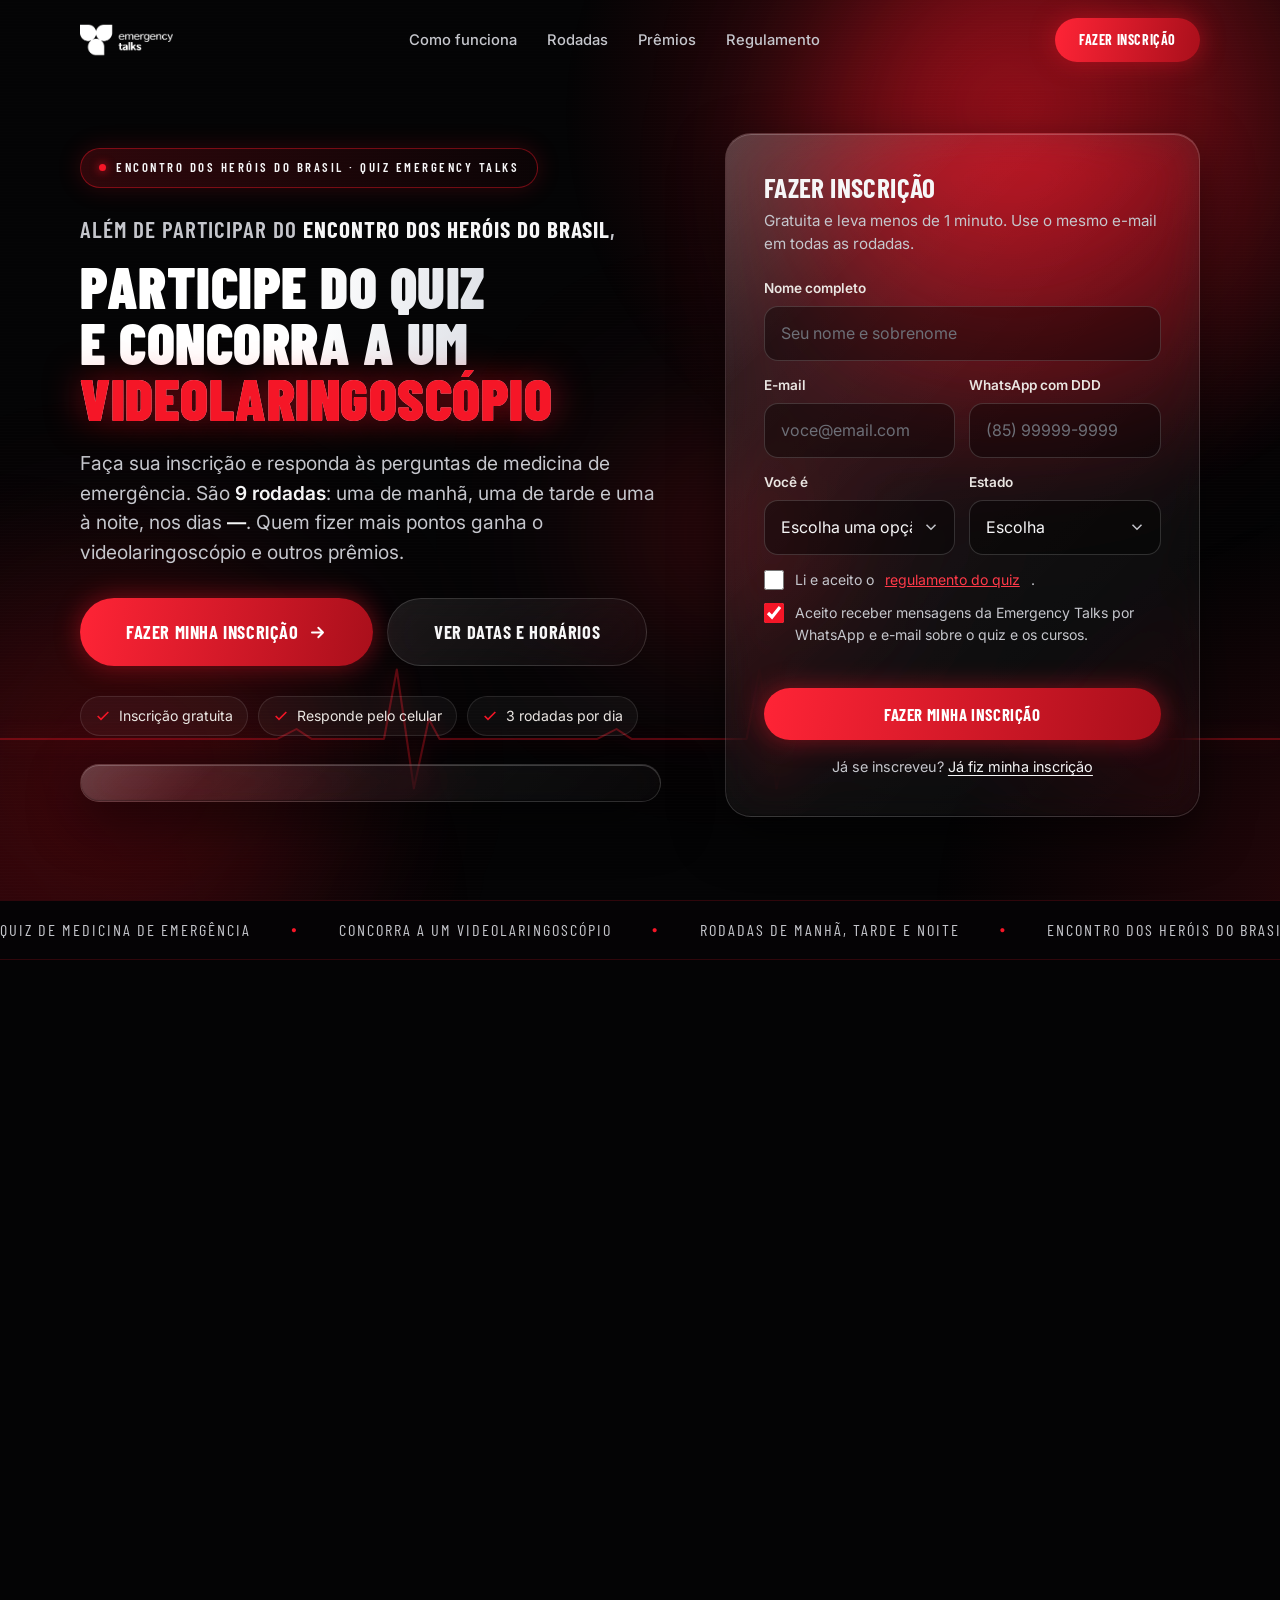
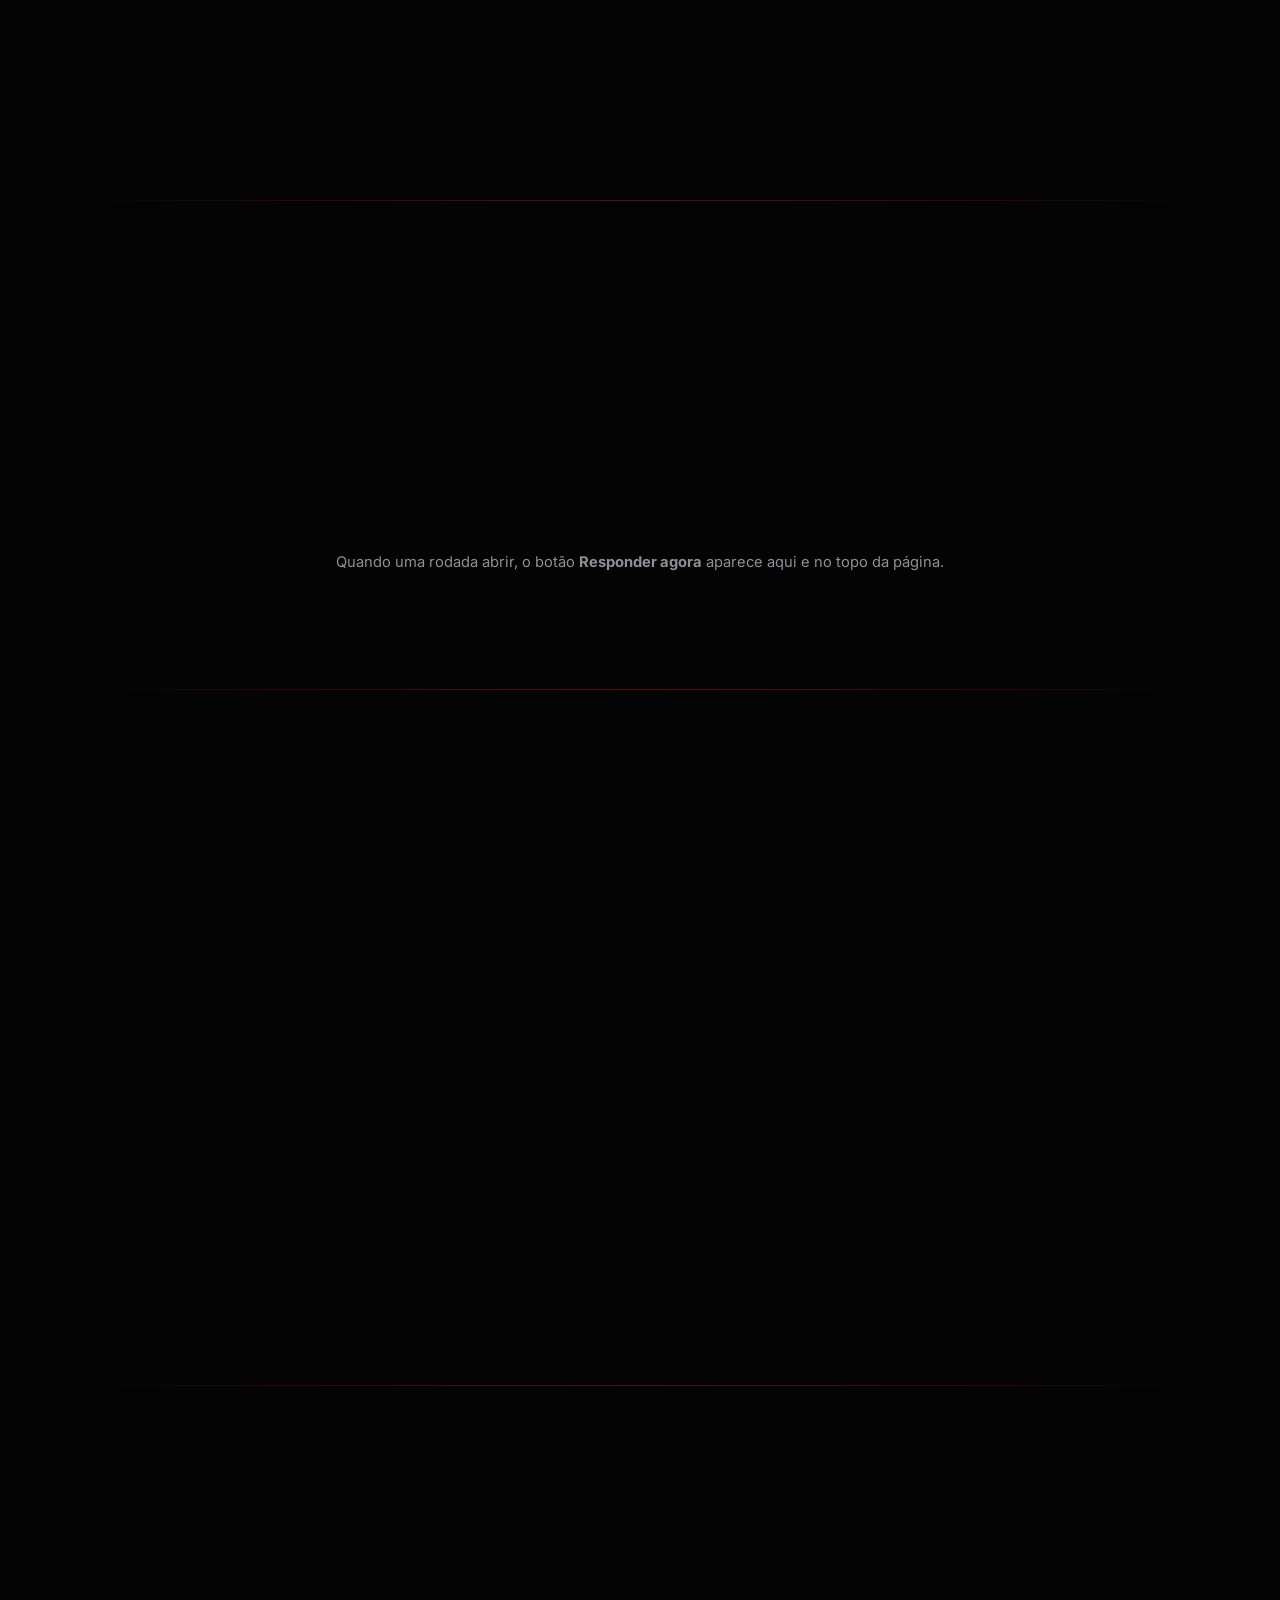
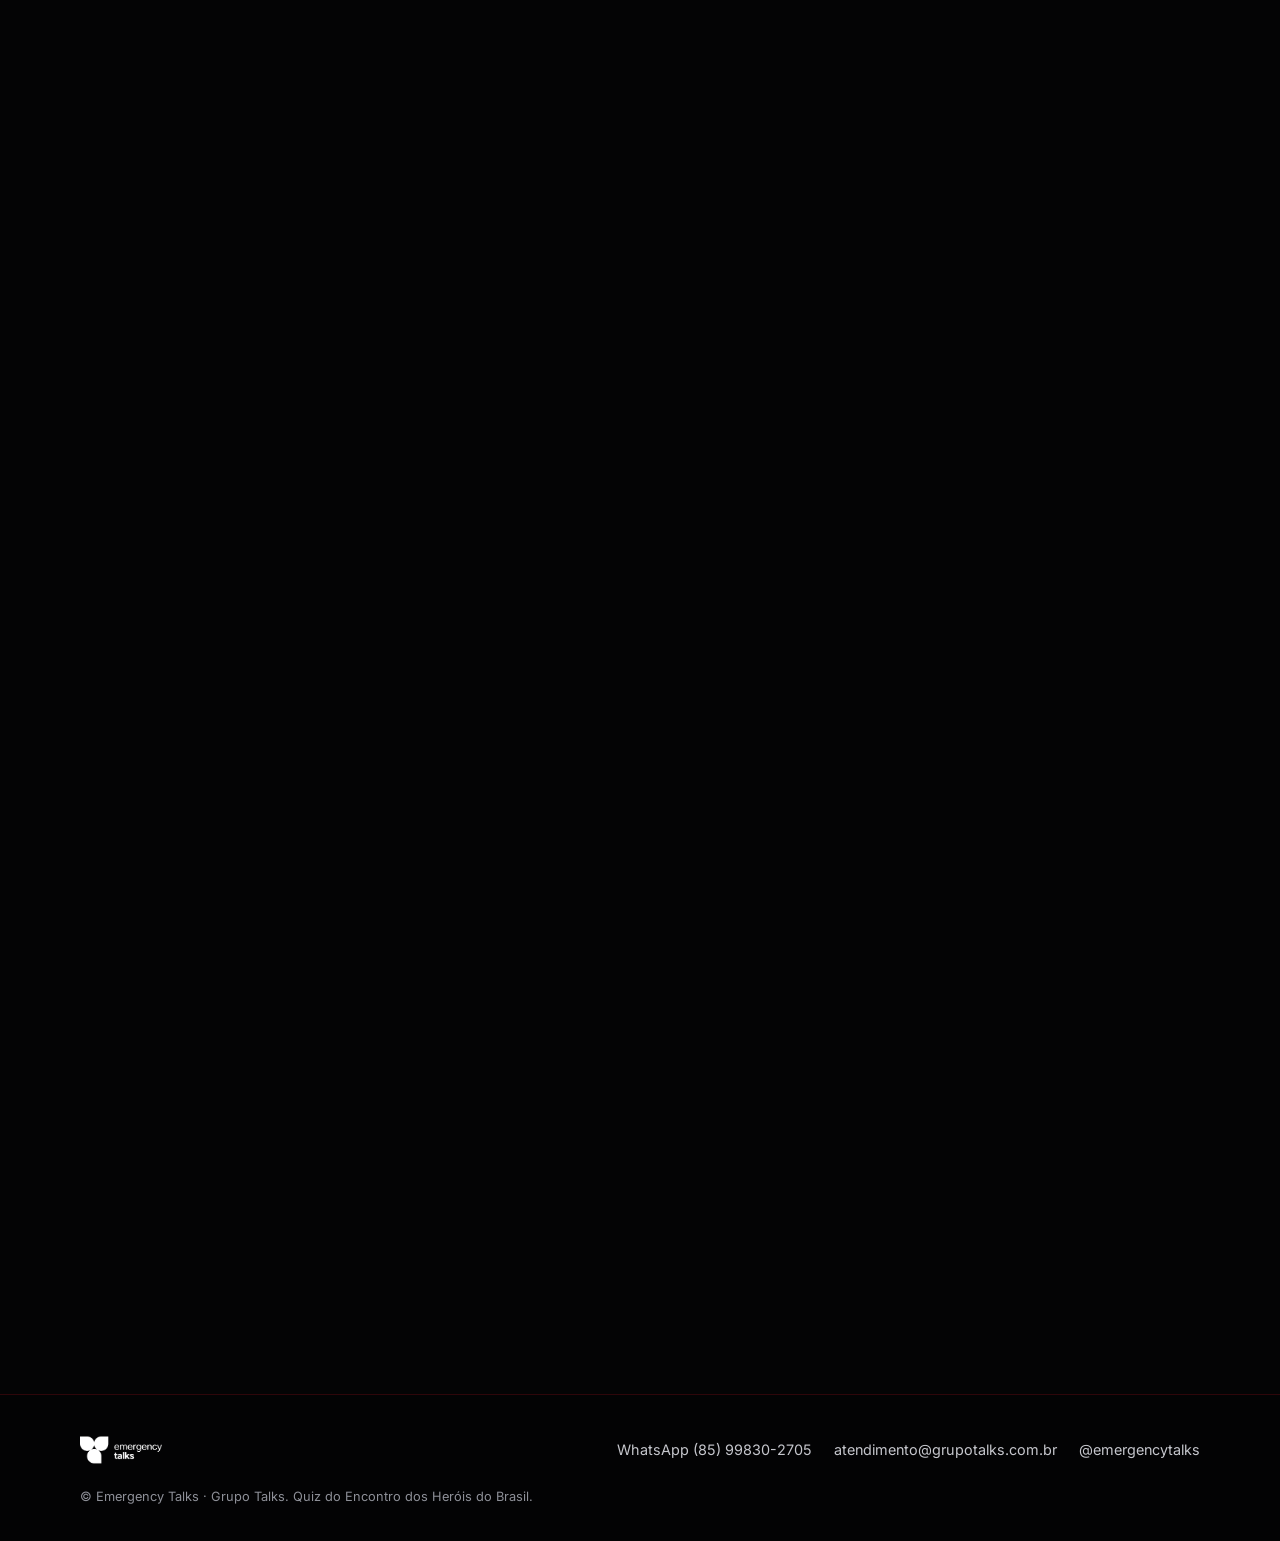
==== index.html @ 409038f7 "Formulário de inscrição no topo e remoção dos temas das rodadas Co-Authored-By: Claude Sonnet 5.5 <n" ====
<!DOCTYPE html>
<html lang="pt-BR">
<head>
<meta charset="UTF-8" />
<meta name="viewport" content="width=device-width, initial-scale=1.0" />
<title>Quiz Encontro dos Heróis do Brasil | Concorra a um videolaringoscópio · Emergency Talks</title>
<meta name="description" content="Além de participar do Encontro dos Heróis do Brasil, participe do quiz de medicina de emergência da Emergency Talks e concorra a um videolaringoscópio e outros prêmios. Rodadas de manhã, de tarde e à noite." />
<meta name="robots" content="noindex" />
<meta name="theme-color" content="#040405" />
<meta property="og:title" content="Quiz Encontro dos Heróis do Brasil · Concorra a um videolaringoscópio" />
<meta property="og:description" content="Inscreva-se, responda às rodadas de manhã, de tarde e à noite e concorra a um videolaringoscópio e outros prêmios de medicina de emergência." />
<link rel="icon" href="data:image/svg+xml,%3Csvg xmlns='http://www.w3.org/2000/svg' viewBox='0 0 32 32'%3E%3Crect width='32' height='32' rx='8' fill='%23040405'/%3E%3Cpath d='M3 17h5l2-7 3 13 3-9 2 3h8' fill='none' stroke='%23F51627' stroke-width='2' stroke-linecap='round' stroke-linejoin='round'/%3E%3C/svg%3E" />
<link rel="preconnect" href="https://fonts.googleapis.com" />
<link rel="preconnect" href="https://fonts.gstatic.com" crossorigin />
<link href="https://fonts.googleapis.com/css2?family=Barlow+Condensed:wght@400;500;600;700;800;900&family=Inter:wght@400;500;600;700&display=swap" rel="stylesheet" />
<style>
:root{
  --black:#040405;--black2:#0a0a0c;--graphite:#16161a;
  --red:#F51627;--red-dark:#A90F1B;--red-deep:#6F0710;--red-light:#FF3A49;
  --white:#F6F6F7;--white-warm:#EAE6E2;--gray-light:#C5C6CC;--gray-mid:#8E9098;
  --gold:#E8C9A0;--green:#3BD67A;
  --glass-bg:linear-gradient(135deg,rgba(255,255,255,.085),rgba(255,255,255,.022));
  --glass-bg-red:linear-gradient(135deg,rgba(245,22,39,.14),rgba(245,22,39,.03));
  --glass-border:rgba(255,255,255,.14);
  --glass-blur:blur(22px) saturate(150%);
  --glass-shadow:0 18px 50px rgba(0,0,0,.5),inset 0 1px 0 rgba(255,255,255,.2),inset 0 -1px 1px rgba(0,0,0,.35);
  --font-head:'Barlow Condensed',-apple-system,BlinkMacSystemFont,sans-serif;
  --font-body:'Inter',-apple-system,BlinkMacSystemFont,'Segoe UI',Helvetica,Arial,sans-serif;
  --maxw:1200px;--radius:22px;--glow:0 0 26px rgba(245,22,39,.45);--ease:cubic-bezier(.22,.61,.36,1);
}
*{margin:0;padding:0;box-sizing:border-box}
html{scroll-behavior:smooth;scroll-padding-top:90px;-webkit-text-size-adjust:100%}
body{font-family:var(--font-body);background:var(--black);color:var(--white-warm);line-height:1.55;overflow-x:hidden;-webkit-font-smoothing:antialiased}
body.no-scroll{overflow:hidden}
img{max-width:100%;display:block}
a{color:inherit;text-decoration:none}
ul{list-style:none}
button{font-family:inherit;cursor:pointer;border:none;background:none;color:inherit}
[hidden]{display:none!important}
::selection{background:var(--red);color:#fff}

h1,h2,h3,.eyebrow{font-family:var(--font-head);text-transform:uppercase}
h1{font-weight:900;line-height:.98;letter-spacing:.5px;color:var(--white)}
h2{font-weight:800;font-size:clamp(2.1rem,4.8vw,3.6rem);line-height:1.04;letter-spacing:.5px;color:var(--white)}
h2 .accent{color:var(--red)}
h3{font-weight:700;font-size:clamp(1.25rem,2.4vw,1.6rem);line-height:1.15;letter-spacing:.4px;color:var(--white)}
p{font-size:clamp(1rem,1.15vw,1.1rem)}
.lead{font-size:clamp(1.05rem,1.4vw,1.25rem);color:var(--gray-light)}
.eyebrow{display:inline-flex;align-items:center;gap:.6rem;font-weight:600;font-size:.82rem;letter-spacing:2.5px;color:var(--red-light)}
.eyebrow::before{content:"";width:28px;height:2px;background:linear-gradient(90deg,var(--red),transparent);border-radius:2px}
.eyebrow.center::after{content:"";width:28px;height:2px;background:linear-gradient(270deg,var(--red),transparent);border-radius:2px}
.container{width:100%;max-width:var(--maxw);margin:0 auto;padding:0 clamp(16px,5vw,40px)}
section{position:relative;padding:clamp(72px,9vw,120px) 0;z-index:1}
.section-head{max-width:780px;margin-bottom:clamp(40px,5vw,60px)}
.section-head.center{margin-left:auto;margin-right:auto;text-align:center}
.section-head .eyebrow{margin-bottom:18px}
.section-head h2{margin-bottom:16px}
.divider{height:1px;border:0;background:linear-gradient(90deg,transparent,rgba(245,22,39,.4),transparent);max-width:var(--maxw);margin:0 auto;position:relative;z-index:1}

/* ===== vidro ===== */
.glass{position:relative;background:var(--glass-bg);backdrop-filter:var(--glass-blur);-webkit-backdrop-filter:var(--glass-blur);border:1px solid var(--glass-border);border-radius:var(--radius);box-shadow:var(--glass-shadow);overflow:hidden}
.glass::before{content:"";position:absolute;inset:0;border-radius:inherit;pointer-events:none;background:linear-gradient(135deg,rgba(255,255,255,.2) 0%,rgba(255,255,255,.04) 22%,transparent 50%);opacity:.8}
.glass>*{position:relative;z-index:1}
.glass-red{background:var(--glass-bg-red);border-color:rgba(245,22,39,.34)}

/* ===== botões ===== */
.btn{display:inline-flex;align-items:center;justify-content:center;gap:.6rem;font-family:var(--font-head);font-weight:700;text-transform:uppercase;letter-spacing:.6px;font-size:1.05rem;padding:16px 34px;border-radius:999px;transition:transform .25s var(--ease),box-shadow .3s var(--ease),background .3s var(--ease),opacity .2s;white-space:nowrap;position:relative;overflow:hidden;text-align:center}
.btn svg{width:19px;height:19px;flex-shrink:0}
.btn-primary{color:#fff;background:linear-gradient(100deg,#FF2436 0%,#A90F1B 100%);box-shadow:var(--glow);animation:pulseGlow 2.8s ease-in-out infinite}
.btn-primary::after{content:"";position:absolute;inset:0;background:linear-gradient(120deg,transparent 30%,rgba(255,255,255,.28) 50%,transparent 70%);transform:translateX(-120%);transition:transform .7s var(--ease)}
.btn-primary:hover{background:linear-gradient(100deg,#FF3A49 0%,#F51627 100%);transform:translateY(-2px);box-shadow:0 0 38px rgba(245,22,39,.65)}
.btn-primary:hover::after{transform:translateX(120%)}
.btn-primary:disabled{opacity:.45;animation:none;box-shadow:none;transform:none;cursor:not-allowed}
@keyframes pulseGlow{0%,100%{box-shadow:0 0 16px rgba(245,22,39,.35)}50%{box-shadow:0 0 32px rgba(245,22,39,.62)}}
.btn-glass{color:var(--white);background:var(--glass-bg);backdrop-filter:var(--glass-blur);-webkit-backdrop-filter:var(--glass-blur);border:1px solid var(--glass-border)}
.btn-glass:hover{background:linear-gradient(135deg,rgba(255,255,255,.16),rgba(255,255,255,.05));transform:translateY(-2px)}
.btn-sm{padding:11px 22px;font-size:.92rem;animation:none}
.btn-lg{padding:19px 46px;font-size:1.15rem}
.btn-block{width:100%;white-space:normal}

/* ===== fundo animado ===== */
.bg-fx{position:fixed;inset:0;pointer-events:none;z-index:0;overflow:hidden}
.blob{position:absolute;border-radius:50%;filter:blur(70px);opacity:.55;mix-blend-mode:screen;will-change:transform}
.blob.b1{width:46vw;height:46vw;top:-12%;right:-8%;background:radial-gradient(circle at 35% 35%,rgba(245,22,39,.9),rgba(169,15,27,.25) 55%,transparent 72%);animation:drift1 22s ease-in-out infinite}
.blob.b2{width:40vw;height:40vw;bottom:-14%;left:-10%;background:radial-gradient(circle,rgba(111,7,16,.85),rgba(245,22,39,.18) 55%,transparent 72%);animation:drift2 27s ease-in-out infinite}
.blob.b3{width:30vw;height:30vw;top:38%;left:42%;background:radial-gradient(circle,rgba(245,22,39,.45),transparent 68%);animation:drift3 19s ease-in-out infinite}
@keyframes drift1{0%,100%{transform:translate(0,0) scale(1)}50%{transform:translate(-7vw,6vh) scale(1.18)}}
@keyframes drift2{0%,100%{transform:translate(0,0) scale(1)}50%{transform:translate(6vw,-5vh) scale(1.22)}}
@keyframes drift3{0%,100%{transform:translate(0,0) scale(1)}33%{transform:translate(5vw,4vh) scale(1.1)}66%{transform:translate(-4vw,-6vh) scale(.92)}}
.bg-grain{position:absolute;inset:0;opacity:.5;background:repeating-linear-gradient(0deg,rgba(255,255,255,.015) 0 1px,transparent 1px 3px);mix-blend-mode:overlay}

/* ===== header ===== */
.header{position:fixed;top:0;left:0;right:0;z-index:100;transition:background .35s,padding .35s,border-color .35s;border-bottom:1px solid transparent;padding:18px 0}
.header.scrolled{background:rgba(4,4,5,.62);backdrop-filter:blur(16px) saturate(150%);-webkit-backdrop-filter:blur(16px) saturate(150%);border-bottom-color:rgba(245,22,39,.2);padding:12px 0}
.nav{display:flex;align-items:center;justify-content:space-between;gap:20px}
.logo img{height:34px;width:auto}
.nav-links{display:flex;align-items:center;gap:30px}
.nav-links a{font-size:.92rem;font-weight:500;color:var(--gray-light);transition:color .25s;position:relative}
.nav-links a::after{content:"";position:absolute;left:0;bottom:-6px;width:0;height:2px;background:var(--red);transition:width .25s;border-radius:2px}
.nav-links a:hover{color:var(--white)}
.nav-links a:hover::after{width:100%}
.nav-cta .btn{padding:11px 24px;font-size:.88rem;animation:none}
.hamburger{display:none;width:44px;height:44px;border-radius:12px;border:1px solid rgba(245,22,39,.35);align-items:center;justify-content:center}
.hamburger svg{width:24px;height:24px}
.mobile-menu{position:fixed;inset:0;z-index:150;background:rgba(4,4,5,.94);backdrop-filter:blur(16px);display:flex;flex-direction:column;justify-content:center;align-items:center;gap:6px;opacity:0;visibility:hidden;transition:opacity .35s,visibility .35s}
.mobile-menu.open{opacity:1;visibility:visible}
.mobile-menu a{font-family:var(--font-head);text-transform:uppercase;font-size:1.6rem;letter-spacing:1px;color:var(--white);padding:10px 0}
.mobile-menu .btn{margin-top:22px;animation:none;font-size:1.05rem}
.mm-close{position:absolute;top:20px;right:20px;width:44px;height:44px;border-radius:50%;border:1px solid rgba(245,22,39,.4);display:flex;align-items:center;justify-content:center}

/* ===== hero ===== */
.hero{min-height:100svh;display:flex;align-items:center;padding-top:130px;padding-bottom:80px;overflow:hidden}
.hero-fx{position:absolute;inset:0;z-index:0;pointer-events:none;overflow:hidden}
.hero-aurora{position:absolute;inset:-25%;background:radial-gradient(40% 50% at 70% 25%,rgba(245,22,39,.3),transparent 60%),radial-gradient(44% 56% at 14% 86%,rgba(111,7,16,.32),transparent 62%),radial-gradient(40% 50% at 90% 85%,rgba(169,15,27,.24),transparent 62%);animation:auroraPulse 8s ease-in-out infinite}
@keyframes auroraPulse{0%,100%{opacity:.7;transform:scale(1)}50%{opacity:1;transform:scale(1.06)}}
.hero-scan{position:absolute;top:0;bottom:0;left:-40%;width:40%;background:linear-gradient(90deg,transparent,rgba(245,22,39,.08),transparent);animation:scanX 7.5s ease-in-out infinite}
@keyframes scanX{0%{left:-40%}100%{left:110%}}
.hero-ecg{position:absolute;left:0;right:0;top:70%;height:22%;opacity:.35;animation:auroraPulse 3.2s ease-in-out infinite}
.hero-ecg svg{width:100%;height:100%}
.hero-ecg path{fill:none;stroke:var(--red);stroke-width:2;stroke-linecap:round;stroke-linejoin:round;filter:drop-shadow(0 0 10px rgba(245,22,39,.85))}
.hero-grid{position:relative;z-index:2;display:grid;grid-template-columns:minmax(0,1.1fr) minmax(0,.9fr);gap:clamp(30px,5vw,70px);align-items:center}
.hero-kicker{display:inline-flex;align-items:center;gap:10px;font-family:var(--font-head);text-transform:uppercase;letter-spacing:2.5px;font-size:.8rem;font-weight:600;color:var(--white);padding:9px 18px;border-radius:999px;background:linear-gradient(90deg,rgba(245,22,39,.18),rgba(245,22,39,.03));border:1px solid rgba(245,22,39,.42);margin-bottom:24px;box-shadow:0 0 24px rgba(245,22,39,.18)}
.hero-kicker i{width:7px;height:7px;border-radius:50%;background:var(--red);box-shadow:0 0 10px var(--red);animation:blink 1.4s ease-in-out infinite;flex-shrink:0}
@keyframes blink{0%,100%{opacity:1}50%{opacity:.2}}
.hero-pre{font-family:var(--font-head);text-transform:uppercase;font-weight:600;letter-spacing:1px;font-size:clamp(1.1rem,1.9vw,1.45rem);color:var(--gray-light);margin-bottom:10px}
.hero-pre b{color:var(--white);font-weight:700}
.hero h1{font-size:clamp(2.1rem,4.5vw,4.1rem);margin-bottom:22px;text-wrap:balance;background:linear-gradient(100deg,#fff 18%,#c7ccd6 42%,#fff 64%,#fff 100%);background-size:220% auto;-webkit-background-clip:text;background-clip:text;-webkit-text-fill-color:transparent;color:transparent;animation:sheen 7s linear infinite}
.hero h1 .accent{-webkit-text-fill-color:var(--red);color:var(--red);text-shadow:0 0 36px rgba(245,22,39,.55);display:inline-block}
@keyframes sheen{to{background-position:-220% center}}
.hero-sub{font-size:clamp(1.05rem,1.5vw,1.28rem);color:var(--gray-light);max-width:600px;margin-bottom:30px}
.hero-sub b{color:var(--white);font-weight:600}
.hero-cta{display:flex;flex-wrap:wrap;gap:14px;margin-bottom:30px}
.hero-facts{display:flex;flex-wrap:wrap;gap:10px}
.hero-facts span{display:inline-flex;align-items:center;gap:8px;font-size:.88rem;color:var(--white-warm);padding:8px 14px;border-radius:999px;background:rgba(255,255,255,.04);border:1px solid rgba(255,255,255,.1)}
.hero-facts svg{width:16px;height:16px;color:var(--red)}

/* status da rodada (topo) */
.hero-status{margin-top:28px;display:flex;align-items:center;justify-content:space-between;gap:18px;padding:18px 22px;border-radius:20px;max-width:600px;flex-wrap:wrap}
.hero-status small{display:block;font-family:var(--font-head);text-transform:uppercase;letter-spacing:2px;font-size:.72rem;color:var(--red-light)}
.hero-status b{display:block;font-family:var(--font-head);text-transform:uppercase;font-size:1.25rem;color:var(--white);letter-spacing:.4px;line-height:1.15}
.hero-status span{font-size:.86rem;color:var(--gray-light)}
.hero-status.is-live{justify-content:flex-start}
.hero-status.is-live>div{flex:1;min-width:180px}
.hst-dot{width:12px;height:12px;border-radius:50%;background:var(--red);box-shadow:0 0 0 0 rgba(245,22,39,.6);animation:ping 1.8s ease-out infinite;flex-shrink:0}
@keyframes ping{0%{box-shadow:0 0 0 0 rgba(245,22,39,.5)}70%,100%{box-shadow:0 0 0 14px rgba(245,22,39,0)}}
.cd{display:flex;gap:8px}
.cd div{min-width:54px;text-align:center;padding:8px 6px;border-radius:12px;background:rgba(0,0,0,.35);border:1px solid rgba(245,22,39,.25)}
.cd b{font-size:1.5rem;color:var(--red);font-weight:800;line-height:1}
.cd span{display:block;font-size:.62rem;text-transform:uppercase;letter-spacing:1px;color:var(--gray-mid);margin-top:3px}

/* card do prêmio (topo) */
.hero-form{position:relative;max-width:520px;margin:0 auto;width:100%;scroll-margin-top:90px}
.prize-stage{position:relative;max-width:460px;margin:0 auto;width:100%}
.prize-card{padding:28px 26px 26px;border-radius:28px;text-align:center;background:linear-gradient(160deg,rgba(28,8,10,.75),rgba(8,8,10,.6));border-color:rgba(245,22,39,.3)}
.prize-card .pc-glow{position:absolute;inset:0;background:radial-gradient(circle at 50% 38%,rgba(245,22,39,.32),transparent 58%);pointer-events:none}
.prize-card .pc-tag{display:inline-flex;align-items:center;gap:8px;font-family:var(--font-head);text-transform:uppercase;letter-spacing:2px;font-size:.78rem;color:var(--gold);border:1px solid rgba(232,201,160,.35);border-radius:999px;padding:7px 15px;margin-bottom:10px}
.prize-card .pc-tag svg{width:15px;height:15px}
.vl-svg{width:100%;height:auto;max-height:330px;margin:4px auto 6px;filter:drop-shadow(0 20px 40px rgba(0,0,0,.6))}
.vl-svg .scr-glow{animation:auroraPulse 3s ease-in-out infinite;transform-origin:center}
.prize-card h3{font-size:clamp(1.6rem,3vw,2.1rem);line-height:1}
.prize-card h3 b{color:var(--red)}
.prize-card p{font-size:.92rem;color:var(--gray-light);margin-top:8px}
.float-chip{position:absolute;z-index:20;display:flex;align-items:center;gap:10px;padding:12px 16px;border-radius:16px;background:var(--glass-bg);backdrop-filter:var(--glass-blur);-webkit-backdrop-filter:var(--glass-blur);border:1px solid var(--glass-border);box-shadow:0 14px 40px rgba(0,0,0,.5)}
.float-chip .fc-ic{width:36px;height:36px;border-radius:11px;display:flex;align-items:center;justify-content:center;background:linear-gradient(180deg,rgba(245,22,39,.9),rgba(169,15,27,.9));flex-shrink:0}
.float-chip .fc-ic svg{width:19px;height:19px;color:#fff}
.float-chip b{font-family:var(--font-head);font-size:1.35rem;line-height:.9;color:var(--white);display:block}
.float-chip span{font-size:.66rem;letter-spacing:.5px;color:var(--gray-light);text-transform:uppercase}
.float-chip.fc1{top:-18px;left:-30px;animation:floaty 5.5s ease-in-out infinite}
.float-chip.fc2{top:46%;right:-30px;animation:floaty 5.5s ease-in-out infinite .9s}
@keyframes floaty{0%,100%{transform:translateY(0)}50%{transform:translateY(-10px)}}

/* ===== marquee ===== */
.marquee{position:relative;z-index:1;border-top:1px solid rgba(245,22,39,.18);border-bottom:1px solid rgba(245,22,39,.18);padding:16px 0;overflow:hidden;white-space:nowrap;background:rgba(8,4,5,.4)}
.marquee-track{display:inline-flex;gap:40px;animation:marquee 30s linear infinite}
.marquee-track span{font-family:var(--font-head);text-transform:uppercase;letter-spacing:2px;font-size:1.02rem;color:var(--gray-light);display:inline-flex;align-items:center;gap:40px}
.marquee-track span::after{content:"●";color:var(--red);font-size:.6rem}
@keyframes marquee{from{transform:translateX(0)}to{transform:translateX(-50%)}}

/* ===== como funciona ===== */
.steps{display:grid;grid-template-columns:repeat(4,1fr);gap:20px;counter-reset:passo}
.step{padding:30px 26px;transition:transform .35s var(--ease),border-color .35s}
.step:hover{transform:translateY(-6px);border-color:rgba(245,22,39,.4)}
.step .s-n{font-family:var(--font-head);font-weight:900;font-size:3.2rem;line-height:1;color:transparent;-webkit-text-stroke:1.5px rgba(245,22,39,.7);margin-bottom:14px}
.step .s-ic{position:absolute;top:28px;right:24px;width:46px;height:46px;border-radius:14px;display:flex;align-items:center;justify-content:center;background:linear-gradient(180deg,rgba(245,22,39,.2),rgba(111,7,16,.18));border:1px solid rgba(245,22,39,.42)}
.step .s-ic svg{width:23px;height:23px;color:var(--red)}
.step h3{font-size:1.3rem;margin-bottom:8px}
.step p{font-size:.95rem;color:var(--gray-light)}

/* períodos */
.periods{display:grid;grid-template-columns:repeat(3,1fr);gap:16px;margin-top:22px}
.period{display:flex;align-items:center;gap:16px;padding:20px 22px;border-radius:18px;background:var(--glass-bg);border:1px solid var(--glass-border)}
.period .p-ic{width:48px;height:48px;border-radius:14px;display:flex;align-items:center;justify-content:center;background:rgba(245,22,39,.12);border:1px solid rgba(245,22,39,.35);flex-shrink:0}
.period .p-ic svg{width:24px;height:24px;color:var(--red-light)}
.period b{display:block;font-family:var(--font-head);text-transform:uppercase;font-size:1.25rem;color:var(--white);letter-spacing:.5px}
.period span{font-size:.9rem;color:var(--gray-light)}

/* ===== rodadas ===== */
.agenda{display:flex;flex-direction:column;gap:34px}
.dia-head{display:flex;align-items:baseline;gap:14px;margin-bottom:16px;flex-wrap:wrap}
.dia-n{font-family:var(--font-head);text-transform:uppercase;letter-spacing:2px;font-size:.8rem;color:#fff;background:linear-gradient(90deg,var(--red),var(--red-dark));padding:5px 12px;border-radius:999px}
.dia-head b{font-family:var(--font-head);text-transform:uppercase;font-size:1.7rem;color:var(--white);letter-spacing:.5px}
.dia-sem{font-size:.92rem;color:var(--gray-mid);text-transform:capitalize}
.dia-grid{display:grid;grid-template-columns:repeat(3,1fr);gap:18px}
.rodada{padding:22px 22px 20px;display:flex;flex-direction:column;gap:10px;transition:transform .35s var(--ease),border-color .35s,box-shadow .35s}
.rodada:hover{transform:translateY(-4px)}
.r-top{display:flex;align-items:center;gap:12px}
.r-ic{width:42px;height:42px;border-radius:12px;display:flex;align-items:center;justify-content:center;background:rgba(245,22,39,.12);border:1px solid rgba(245,22,39,.32);flex-shrink:0}
.r-ic svg{width:21px;height:21px;color:var(--red-light)}
.r-per{flex:1;min-width:0}
.r-per b{display:block;font-family:var(--font-head);text-transform:uppercase;font-size:1.12rem;color:var(--white);letter-spacing:.4px;line-height:1.1}
.r-per span{font-size:.84rem;color:var(--gray-light)}
.r-num{font-family:var(--font-head);text-transform:uppercase;letter-spacing:2px;font-size:.74rem;color:var(--gray-mid);margin-top:4px}
.rodada h3{font-size:1.32rem;flex:1}
.r-acao{min-height:44px;display:flex;align-items:center}
.r-acao .btn{width:100%}
.r-quando{font-size:.9rem;color:var(--gray-light)}
.r-ok{color:var(--green)}
.selo{display:inline-flex;align-items:center;gap:6px;font-family:var(--font-head);text-transform:uppercase;letter-spacing:1px;font-size:.7rem;padding:5px 10px;border-radius:999px;white-space:nowrap}
.selo-futura{color:var(--gray-light);border:1px solid rgba(255,255,255,.18)}
.selo-aberta{color:#fff;background:linear-gradient(90deg,var(--red),var(--red-dark));box-shadow:0 6px 18px rgba(245,22,39,.4)}
.selo-aberta i{width:6px;height:6px;border-radius:50%;background:#fff;animation:blink 1.2s infinite}
.selo-encerrada{color:var(--gray-mid);border:1px solid rgba(255,255,255,.1)}
.selo-ok{color:var(--green);border:1px solid rgba(59,214,122,.4);background:rgba(59,214,122,.08)}
.st-aberta{border-color:rgba(245,22,39,.6);box-shadow:var(--glass-shadow),0 0 40px rgba(245,22,39,.2)}
.st-encerrada{opacity:.55}
.st-respondida{border-color:rgba(59,214,122,.3)}
.ag-nota{margin-top:26px;font-size:.92rem;color:var(--gray-mid);text-align:center}

/* ===== inscrição ===== */
.insc-grid{display:grid;grid-template-columns:.95fr 1.05fr;gap:clamp(28px,5vw,64px);align-items:start}
.insc-info .lead{margin-bottom:26px}
.check-list{display:flex;flex-direction:column;gap:14px}
.check-list li{display:flex;gap:13px;align-items:flex-start;color:var(--white-warm)}
.check-list .ck{flex-shrink:0;width:26px;height:26px;border-radius:8px;display:flex;align-items:center;justify-content:center;background:rgba(245,22,39,.14);border:1px solid rgba(245,22,39,.4);margin-top:1px}
.check-list .ck svg{width:15px;height:15px;color:var(--red-light)}
.form-card{padding:clamp(24px,3.4vw,38px);border-radius:26px}
.form-card h3{font-size:1.7rem;margin-bottom:6px}
.form-card .fc-sub{font-size:.95rem;color:var(--gray-light);margin-bottom:22px}
.f-row{display:grid;grid-template-columns:1fr 1fr;gap:14px}
.f-field{display:flex;flex-direction:column;gap:7px;margin-bottom:14px}
.f-field label{font-size:.85rem;font-weight:600;color:var(--white-warm)}
.f-field input,.f-field select{width:100%;font:inherit;font-size:1rem;color:var(--white);background:rgba(0,0,0,.38);border:1px solid rgba(255,255,255,.16);border-radius:14px;padding:14px 16px;outline:none;transition:border-color .2s,box-shadow .2s;-webkit-appearance:none;appearance:none}
.f-field select{background-image:url("data:image/svg+xml,%3Csvg xmlns='http://www.w3.org/2000/svg' viewBox='0 0 24 24' fill='none' stroke='%23C5C6CC' stroke-width='2'%3E%3Cpolyline points='6 9 12 15 18 9'/%3E%3C/svg%3E");background-repeat:no-repeat;background-position:right 14px center;background-size:18px;padding-right:42px}
.f-field select option{background:#111;color:#fff}
.f-field input::placeholder{color:#6d6f77}
.f-field input:focus,.f-field select:focus{border-color:var(--red);box-shadow:0 0 0 3px rgba(245,22,39,.2)}
.f-check{display:flex;gap:11px;align-items:flex-start;font-size:.88rem;color:var(--gray-light);margin-bottom:12px;cursor:pointer}
.f-check input{width:20px;height:20px;accent-color:var(--red);flex-shrink:0;margin-top:1px}
.f-check a{color:var(--red-light);text-decoration:underline}
.f-msg{min-height:1.4em;font-size:.9rem;margin:6px 0 10px}
.f-msg.erro{color:#ff6b77}
.f-alt{margin-top:16px;text-align:center;font-size:.9rem;color:var(--gray-light)}
.f-alt a{color:var(--white);text-decoration:underline;text-underline-offset:3px}
/* painel do inscrito */
.pi-head{display:flex;gap:16px;align-items:center;margin-bottom:16px}
.pi-ok{width:52px;height:52px;border-radius:50%;display:flex;align-items:center;justify-content:center;background:rgba(59,214,122,.14);border:1px solid rgba(59,214,122,.5);flex-shrink:0}
.pi-ok svg{width:24px;height:24px;color:var(--green)}
.pi-head small{font-family:var(--font-head);text-transform:uppercase;letter-spacing:2px;font-size:.74rem;color:var(--green)}
.pi-head h3{font-size:1.7rem;margin:0}
.pi-head span{font-size:.88rem;color:var(--gray-mid);word-break:break-all}
.pi-sub{font-size:.95rem;color:var(--gray-light);margin-bottom:18px}
.pi-sub b{color:var(--white)}
.pi-box{padding:20px;border-radius:18px;background:rgba(0,0,0,.3);border:1px solid rgba(255,255,255,.1);display:flex;flex-direction:column;gap:4px}
.pi-box.pi-live{border-color:rgba(245,22,39,.5);background:linear-gradient(135deg,rgba(245,22,39,.14),rgba(0,0,0,.3))}
.pi-box small{font-family:var(--font-head);text-transform:uppercase;letter-spacing:2px;font-size:.72rem;color:var(--red-light)}
.pi-box b{font-family:var(--font-head);text-transform:uppercase;font-size:1.3rem;color:var(--white);letter-spacing:.4px}
.pi-box span{font-size:.9rem;color:var(--gray-light);margin-bottom:12px}
.pi-sair{margin-top:16px;font-size:.84rem;color:var(--gray-mid);text-decoration:underline;text-underline-offset:3px}

/* ===== prêmios ===== */
.pz-grid{display:grid;grid-template-columns:1.25fr 1fr;gap:22px;align-items:stretch}
.pz-main{display:grid;grid-template-columns:.9fr 1.1fr;gap:10px;align-items:center;padding:clamp(26px,3.6vw,40px);border-color:rgba(245,22,39,.35);background:linear-gradient(135deg,rgba(28,8,10,.8),rgba(8,8,10,.6))}
.pz-main .vl-svg{max-height:260px}
.pz-pos{display:inline-block;font-family:var(--font-head);text-transform:uppercase;letter-spacing:2px;font-size:.78rem;color:var(--gold);border:1px solid rgba(232,201,160,.35);border-radius:999px;padding:6px 14px;margin-bottom:14px}
.pz-main h3{font-size:clamp(1.9rem,3.4vw,2.6rem);line-height:1;margin-bottom:12px}
.pz-main p,.pz-item p{color:var(--gray-light);font-size:.98rem}
.pz-side{display:flex;flex-direction:column;gap:22px}
.pz-item{padding:28px 26px;flex:1}
.pz-item h3{margin-bottom:8px}

/* ===== regulamento (FAQ) ===== */
.faq-list{max-width:860px;margin:0 auto;display:flex;flex-direction:column;gap:12px}
.faq-item{border-radius:18px;background:var(--glass-bg);border:1px solid var(--glass-border);overflow:hidden;transition:border-color .3s}
.faq-item.open{border-color:rgba(245,22,39,.45)}
.faq-q{width:100%;display:flex;justify-content:space-between;align-items:center;gap:18px;padding:20px 22px;text-align:left;font-family:var(--font-head);text-transform:uppercase;letter-spacing:.4px;font-size:1.12rem;font-weight:600;color:var(--white)}
.faq-q .pm{width:30px;height:30px;border-radius:50%;border:1px solid rgba(245,22,39,.45);display:flex;align-items:center;justify-content:center;flex-shrink:0;transition:transform .3s,background .3s}
.faq-q .pm svg{width:15px;height:15px;color:var(--red-light)}
.faq-item.open .pm{transform:rotate(45deg);background:rgba(245,22,39,.18)}
.faq-a{display:grid;grid-template-rows:0fr;transition:grid-template-rows .35s var(--ease)}
.faq-item.open .faq-a{grid-template-rows:1fr}
.faq-a>div{overflow:hidden}
.faq-a p{padding:0 22px 20px;color:var(--gray-light);font-size:.98rem}

/* ===== CTA final + rodapé ===== */
.cta-box{text-align:center;padding:clamp(40px,6vw,72px) clamp(22px,5vw,60px);border-radius:30px;background:linear-gradient(135deg,rgba(245,22,39,.2),rgba(10,8,9,.7));border-color:rgba(245,22,39,.4)}
.cta-box h2{margin-bottom:14px}
.cta-box .lead{max-width:620px;margin:0 auto 28px}
.cta-box .hero-cta{justify-content:center;margin-bottom:0}
footer{position:relative;z-index:1;border-top:1px solid rgba(245,22,39,.18);padding:40px 0 34px;background:rgba(4,4,5,.7)}
.foot{display:flex;justify-content:space-between;align-items:center;gap:24px;flex-wrap:wrap}
.foot img{height:30px;width:auto}
.foot-links{display:flex;gap:22px;flex-wrap:wrap;font-size:.9rem;color:var(--gray-light)}
.foot-links a:hover{color:var(--white)}
.foot-copy{margin-top:22px;font-size:.8rem;color:var(--gray-mid)}

/* ===== modal do quiz ===== */
.qz-modal{position:fixed;inset:0;z-index:200;display:flex;align-items:center;justify-content:center;padding:16px;background:rgba(2,2,3,.78);backdrop-filter:blur(10px);-webkit-backdrop-filter:blur(10px);opacity:0;transition:opacity .3s}
.qz-modal.open{opacity:1}
.qz-card{width:100%;max-width:640px;max-height:calc(100svh - 32px);overflow-y:auto;padding:clamp(24px,4vw,38px);border-radius:28px;background:linear-gradient(160deg,rgba(26,8,10,.96),rgba(8,8,10,.97));border-color:rgba(245,22,39,.35);transform:translateY(16px) scale(.98);transition:transform .35s var(--ease)}
.qz-modal.open .qz-card{transform:none}
.qz-x{position:absolute;top:16px;right:16px;z-index:3;width:40px;height:40px;border-radius:50%;border:1px solid rgba(255,255,255,.18);display:flex;align-items:center;justify-content:center;color:var(--white)}
.qz-x svg{width:18px;height:18px}
.qz-head{padding-right:46px;margin-bottom:20px}
.qz-tag{font-family:var(--font-head);text-transform:uppercase;letter-spacing:2px;font-size:.76rem;color:var(--red-light)}
.qz-head h3{font-size:1.7rem;margin-top:4px}
.qz-intro p{color:var(--white-warm);margin-bottom:14px}
.qz-intro ul{display:flex;flex-direction:column;gap:8px;margin-bottom:24px}
.qz-intro li{position:relative;padding-left:20px;font-size:.94rem;color:var(--gray-light)}
.qz-intro li::before{content:"";position:absolute;left:4px;top:.62em;width:6px;height:6px;border-radius:50%;background:var(--red)}
.qz-prog{display:flex;align-items:center;gap:14px;margin-bottom:18px}
.qz-prog span{font-family:var(--font-head);text-transform:uppercase;letter-spacing:1px;font-size:.86rem;color:var(--gray-light);white-space:nowrap}
.qz-bar{flex:1;height:6px;border-radius:6px;background:rgba(255,255,255,.08);overflow:hidden}
.qz-bar i{display:block;height:100%;background:linear-gradient(90deg,var(--red-dark),var(--red));border-radius:6px;box-shadow:0 0 12px rgba(245,22,39,.6);transition:width .5s var(--ease)}
.qz-q{font-size:clamp(1.1rem,2.2vw,1.3rem);font-weight:600;color:var(--white);line-height:1.45;margin-bottom:20px}
.qz-ops{display:flex;flex-direction:column;gap:10px;margin-bottom:22px}
.qz-op{display:flex;align-items:center;gap:14px;width:100%;text-align:left;padding:14px 16px;border-radius:16px;background:rgba(255,255,255,.04);border:1px solid rgba(255,255,255,.12);font-size:1rem;color:var(--white-warm);transition:border-color .2s,background .2s,transform .2s}
.qz-op:hover{border-color:rgba(245,22,39,.5);transform:translateX(3px)}
.qz-op.sel{border-color:var(--red);background:linear-gradient(135deg,rgba(245,22,39,.22),rgba(245,22,39,.06));color:#fff;box-shadow:0 0 22px rgba(245,22,39,.22)}
.qz-l{width:34px;height:34px;border-radius:10px;display:flex;align-items:center;justify-content:center;flex-shrink:0;font-family:var(--font-head);font-weight:800;font-size:1.1rem;background:rgba(0,0,0,.35);border:1px solid rgba(255,255,255,.16);color:var(--white)}
.qz-op.sel .qz-l{background:var(--red);border-color:var(--red)}
.qz-load{display:flex;align-items:center;gap:14px;padding:30px 0;color:var(--gray-light)}
.spin{width:26px;height:26px;border-radius:50%;border:3px solid rgba(245,22,39,.25);border-top-color:var(--red);animation:spin .8s linear infinite;flex-shrink:0}
@keyframes spin{to{transform:rotate(360deg)}}
.qz-fim{text-align:center;display:flex;flex-direction:column;align-items:center;gap:12px}
.qz-fim-ic{width:70px;height:70px;border-radius:50%;display:flex;align-items:center;justify-content:center;background:rgba(59,214,122,.14);border:1px solid rgba(59,214,122,.5);margin-bottom:4px}
.qz-fim-ic svg{width:34px;height:34px;color:var(--green)}
.qz-fim.erro .qz-fim-ic{background:rgba(245,22,39,.14);border-color:rgba(245,22,39,.5)}
.qz-fim.erro .qz-fim-ic svg{color:var(--red-light)}
.qz-fim h3{font-size:1.8rem}
.qz-fim p{color:var(--gray-light)}
.qz-fim p b{color:var(--white)}
.qz-obs{font-size:.88rem!important;color:var(--gray-mid)!important}
.qz-fim .btn{margin-top:6px}

.toast{position:fixed;left:50%;bottom:24px;z-index:300;transform:translate(-50%,30px);opacity:0;pointer-events:none;max-width:calc(100% - 32px);padding:14px 20px;border-radius:14px;background:rgba(20,8,10,.95);border:1px solid rgba(245,22,39,.45);color:#fff;font-size:.95rem;box-shadow:0 18px 40px rgba(0,0,0,.6);transition:transform .35s var(--ease),opacity .35s}
.toast.show{opacity:1;transform:translate(-50%,0)}
.teste-flag{display:none}
.modo-teste .teste-flag{display:block;position:fixed;top:0;left:50%;transform:translateX(-50%);z-index:400;background:#ffcc00;color:#000;font-size:.75rem;font-weight:700;padding:4px 12px;border-radius:0 0 10px 10px}

/* fade-in */
.fade-in{opacity:0;transform:translateY(26px);transition:opacity .8s var(--ease),transform .8s var(--ease)}
.fade-in.visible{opacity:1;transform:none}

/* ===== responsivo ===== */
@media (max-width:1024px){
  .nav-links{display:none}
  .hamburger{display:flex}
  .hero-grid{grid-template-columns:1fr}
  .hero-copy{text-align:center;display:flex;flex-direction:column;align-items:center}
  .hero-cta,.hero-facts{justify-content:center}
  .hero-status{text-align:left;width:100%}
  .steps{grid-template-columns:repeat(2,1fr)}
  .insc-grid,.pz-grid{grid-template-columns:1fr}
}
@media (max-width:760px){
  .nav-cta{display:none}
  .periods,.dia-grid{grid-template-columns:1fr}
  .steps{grid-template-columns:1fr}
  .f-row{grid-template-columns:1fr;gap:0}
  .pz-main{grid-template-columns:1fr;text-align:center}
  .float-chip.fc1{left:-6px;top:-14px}
  .float-chip.fc2{right:-6px}
  .hero-status{justify-content:center}
  .hero-status .hst-txt{text-align:center;width:100%}
  .cd{width:100%;justify-content:center}
  .cd div{flex:1;min-width:0}
  .hero-cta .btn{width:100%}
}
@media (max-width:420px){
  .float-chip{padding:9px 12px}
  .float-chip .fc-ic{width:30px;height:30px}
  .float-chip b{font-size:1.1rem}
  .float-chip.fc2{top:40%}
}
@media (prefers-reduced-motion:reduce){
  *,*::before,*::after{animation:none!important;transition:none!important}
  .fade-in{opacity:1;transform:none}
}
</style>
</head>
<body>
<div class="teste-flag">MODO TESTE · todas as rodadas liberadas</div>

<!-- fundo animado -->
<div class="bg-fx" aria-hidden="true"><div class="blob b1"></div><div class="blob b2"></div><div class="blob b3"></div><div class="bg-grain"></div></div>

<!-- desenho do videolaringoscópio (reutilizado no topo e nos prêmios) -->
<svg width="0" height="0" style="position:absolute" aria-hidden="true">
  <defs>
    <linearGradient id="gCabo" x1="0" x2="1"><stop offset="0" stop-color="#2a2a30"/><stop offset=".45" stop-color="#4a4b54"/><stop offset="1" stop-color="#1b1b20"/></linearGradient>
    <linearGradient id="gLamina" x1="0" x2="1" y1="0" y2="1"><stop offset="0" stop-color="#e9ecf2"/><stop offset="1" stop-color="#9aa0ad"/></linearGradient>
    <linearGradient id="gTela" x1="0" y1="0" x2="0" y2="1"><stop offset="0" stop-color="#3a0b10"/><stop offset="1" stop-color="#120305"/></linearGradient>
    <radialGradient id="gGlote" cx=".5" cy=".55" r=".6"><stop offset="0" stop-color="#ff7a85"/><stop offset=".55" stop-color="#c2273a"/><stop offset="1" stop-color="#4a0710"/></radialGradient>
    <symbol id="vl" viewBox="0 0 360 340">
      <ellipse cx="180" cy="318" rx="120" ry="12" fill="rgba(0,0,0,.45)"/>
      <!-- lâmina -->
      <path d="M196 132 C 262 136, 318 178, 330 262 L 314 266 C 300 196, 254 162, 196 160 Z" fill="url(#gLamina)"/>
      <path d="M318 256 l14 -2 l4 14 l-16 4 z" fill="#c8ccd6"/>
      <circle cx="322" cy="258" r="3.5" fill="#F51627"/>
      <!-- cabo -->
      <rect x="140" y="118" width="62" height="190" rx="18" fill="url(#gCabo)" stroke="rgba(255,255,255,.12)"/>
      <rect x="150" y="150" width="8" height="140" rx="4" fill="rgba(255,255,255,.08)"/>
      <g fill="rgba(0,0,0,.35)"><rect x="166" y="200" width="22" height="4" rx="2"/><rect x="166" y="212" width="22" height="4" rx="2"/><rect x="166" y="224" width="22" height="4" rx="2"/><rect x="166" y="236" width="22" height="4" rx="2"/></g>
      <circle cx="177" cy="276" r="9" fill="#111" stroke="#F51627" stroke-width="2"/>
      <!-- haste da tela -->
      <rect x="160" y="96" width="22" height="30" rx="6" fill="#2b2b31"/>
      <!-- tela -->
      <g transform="rotate(-8 130 60)">
        <rect x="40" y="14" width="180" height="110" rx="14" fill="#1a1a1f" stroke="rgba(255,255,255,.16)"/>
        <rect x="50" y="24" width="160" height="90" rx="8" fill="url(#gTela)"/>
        <g class="scr-glow"><ellipse cx="130" cy="72" rx="52" ry="34" fill="url(#gGlote)" opacity=".9"/></g>
        <path d="M130 50 L 112 94 M130 50 L 148 94" stroke="#fde7e9" stroke-width="5" stroke-linecap="round"/>
        <path d="M118 46 q12 -10 24 0" stroke="#ff9aa3" stroke-width="4" fill="none" stroke-linecap="round"/>
        <circle cx="198" cy="34" r="4" fill="#3BD67A"/>
        <rect x="58" y="30" width="34" height="8" rx="3" fill="rgba(255,255,255,.18)"/>
      </g>
    </symbol>
  </defs>
</svg>

<!-- HEADER -->
<header class="header">
  <div class="container nav">
    <a href="#topo" class="logo" aria-label="Emergency Talks"><img src="img/emergency-logo.png" alt="Emergency Talks" width="93" height="34" /></a>
    <nav class="nav-links" aria-label="Seções">
      <a href="#como-funciona">Como funciona</a>
      <a href="#rodadas">Rodadas</a>
      <a href="#premios">Prêmios</a>
      <a href="#regulamento">Regulamento</a>
    </nav>
    <div class="nav-cta"><a href="#inscricao" class="btn btn-primary">Fazer inscrição</a></div>
    <button class="hamburger" id="hamburger" aria-label="Abrir menu"><svg viewBox="0 0 24 24" fill="none" stroke="currentColor" stroke-width="2" stroke-linecap="round"><path d="M4 7h16M4 12h16M4 17h16"/></svg></button>
  </div>
</header>
<div class="mobile-menu" id="mobileMenu">
  <button class="mm-close" id="mmClose" aria-label="Fechar menu"><svg width="20" height="20" viewBox="0 0 24 24" fill="none" stroke="currentColor" stroke-width="2" stroke-linecap="round"><path d="M6 6l12 12M18 6L6 18"/></svg></button>
  <a href="#como-funciona">Como funciona</a>
  <a href="#rodadas">Rodadas</a>
  <a href="#premios">Prêmios</a>
  <a href="#regulamento">Regulamento</a>
  <a href="#inscricao" class="btn btn-primary">Fazer minha inscrição</a>
</div>

<main id="topo">
<!-- HERO -->
<section class="hero">
  <div class="hero-fx" aria-hidden="true">
    <div class="hero-aurora"></div><div class="hero-scan"></div>
    <div class="hero-ecg"><svg viewBox="0 0 1200 200" preserveAspectRatio="none"><path d="M0 110 H260 l18 -10 l14 10 H360 l12 -70 l16 120 l14 -70 l10 20 H560 l18 -10 l14 10 H700 l12 -70 l16 120 l14 -70 l10 20 H930 l18 -10 l14 10 H1200"/></svg></div>
  </div>
  <div class="container hero-grid">
    <div class="hero-copy">
      <span class="hero-kicker"><i></i>Encontro dos Heróis do Brasil · Quiz Emergency Talks</span>
      <p class="hero-pre">Além de participar do <b>Encontro dos Heróis do Brasil</b>,</p>
      <h1>participe do quiz e concorra a um <span class="accent">videolaringoscópio</span></h1>
      <p class="hero-sub">Faça sua inscrição e responda às perguntas de medicina de emergência. São <b><span data-c="rodadas">9</span> rodadas</b>: uma de manhã, uma de tarde e uma à noite, nos dias <b data-c="datas">—</b>. Quem fizer mais pontos ganha o videolaringoscópio e outros prêmios.</p>
      <div class="hero-cta">
        <a href="#inscricao" class="btn btn-primary btn-lg">Fazer minha inscrição
          <svg viewBox="0 0 24 24" fill="none" stroke="currentColor" stroke-width="2.4" stroke-linecap="round" stroke-linejoin="round"><path d="M5 12h14M13 6l6 6-6 6"/></svg></a>
        <a href="#rodadas" class="btn btn-glass btn-lg">Ver datas e horários</a>
      </div>
      <div class="hero-facts">
        <span><svg viewBox="0 0 24 24" fill="none" stroke="currentColor" stroke-width="2.4"><polyline points="20 6 9 17 4 12"/></svg>Inscrição gratuita</span>
        <span><svg viewBox="0 0 24 24" fill="none" stroke="currentColor" stroke-width="2.4"><polyline points="20 6 9 17 4 12"/></svg>Responde pelo celular</span>
        <span><svg viewBox="0 0 24 24" fill="none" stroke="currentColor" stroke-width="2.4"><polyline points="20 6 9 17 4 12"/></svg>3 rodadas por dia</span>
      </div>
      <div class="hero-status glass" id="heroStatus" aria-live="polite"></div>
    </div>

    <div id="inscricao" class="hero-form">
    <div class="form-card glass">
      <!-- formulário de inscrição -->
      <form id="formInscricao" novalidate>
        <h3>Fazer inscrição</h3>
        <p class="fc-sub">Gratuita e leva menos de 1 minuto. Use o mesmo e-mail em todas as rodadas.</p>
        <div class="f-field"><label for="fNome">Nome completo</label><input id="fNome" name="nome" type="text" autocomplete="name" placeholder="Seu nome e sobrenome" required /></div>
        <div class="f-row">
          <div class="f-field"><label for="fEmail">E-mail</label><input id="fEmail" name="email" type="email" autocomplete="email" inputmode="email" placeholder="voce@email.com" required /></div>
          <div class="f-field"><label for="fWhats">WhatsApp com DDD</label><input id="fWhats" name="whatsapp" type="tel" autocomplete="tel" inputmode="tel" placeholder="(85) 99999-9999" required /></div>
        </div>
        <div class="f-row">
          <div class="f-field"><label for="fPerfil">Você é</label>
            <select id="fPerfil" name="perfil" required>
              <option value="">Escolha uma opção</option>
              <option>Médico(a) emergencista</option>
              <option>Médico(a) de outra especialidade</option>
              <option>Médico(a) residente</option>
              <option>Estudante de medicina</option>
              <option>Outro profissional de saúde</option>
            </select></div>
          <div class="f-field"><label for="fUf">Estado</label>
            <select id="fUf" name="uf" required>
              <option value="">Escolha</option>
              <option>AC</option><option>AL</option><option>AP</option><option>AM</option><option>BA</option><option>CE</option><option>DF</option><option>ES</option><option>GO</option><option>MA</option><option>MT</option><option>MS</option><option>MG</option><option>PA</option><option>PB</option><option>PR</option><option>PE</option><option>PI</option><option>RJ</option><option>RN</option><option>RS</option><option>RO</option><option>RR</option><option>SC</option><option>SP</option><option>SE</option><option>TO</option>
            </select></div>
        </div>
        <label class="f-check"><input type="checkbox" name="regulamento" />Li e aceito o <a href="#regulamento">regulamento do quiz</a>.</label>
        <label class="f-check"><input type="checkbox" name="aceite" checked />Aceito receber mensagens da Emergency Talks por WhatsApp e e-mail sobre o quiz e os cursos.</label>
        <p class="f-msg" id="msgInscricao" role="alert"></p>
        <button type="submit" class="btn btn-primary btn-block">Fazer minha inscrição</button>
        <p class="f-alt">Já se inscreveu? <a href="#" id="linkEntrar">Já fiz minha inscrição</a></p>
      </form>

      <!-- entrar com inscrição existente -->
      <form id="formEntrar" novalidate hidden>
        <h3>Já fiz minha inscrição</h3>
        <p class="fc-sub">Digite o e-mail que você usou na inscrição.</p>
        <div class="f-field"><label for="fEmail2">E-mail da inscrição</label><input id="fEmail2" name="email" type="email" autocomplete="email" inputmode="email" placeholder="voce@email.com" /></div>
        <p class="f-msg" id="msgEntrar" role="alert"></p>
        <button type="submit" class="btn btn-primary btn-block">Entrar com meu e-mail</button>
        <p class="f-alt">Ainda não se inscreveu? <a href="#" id="linkVoltar">Fazer inscrição</a></p>
      </form>

      <!-- inscrito -->
      <div id="painelInscrito" hidden></div>
    </div>
    </div>
  </div>
</section>

<div class="marquee" aria-hidden="true">
  <div class="marquee-track">
    <span>Quiz de medicina de emergência</span><span>Concorra a um videolaringoscópio</span><span>Rodadas de manhã, tarde e noite</span><span>Encontro dos Heróis do Brasil</span><span>Inscrição gratuita</span>
    <span>Quiz de medicina de emergência</span><span>Concorra a um videolaringoscópio</span><span>Rodadas de manhã, tarde e noite</span><span>Encontro dos Heróis do Brasil</span><span>Inscrição gratuita</span>
  </div>
</div>

<!-- COMO FUNCIONA -->
<section id="como-funciona">
  <div class="container">
    <div class="section-head center fade-in">
      <span class="eyebrow center">Como funciona</span>
      <h2>Quatro passos para <span class="accent">concorrer</span></h2>
      <p class="lead">Você se inscreve uma vez só. Depois, é só voltar a esta página no horário de cada rodada e responder às perguntas.</p>
    </div>
    <div class="steps">
      <div class="step glass fade-in">
        <span class="s-ic"><svg viewBox="0 0 24 24" fill="none" stroke="currentColor" stroke-width="2" stroke-linecap="round"><path d="M16 21v-2a4 4 0 0 0-4-4H6a4 4 0 0 0-4 4v2"/><circle cx="9" cy="7" r="4"/><path d="M19 8v6M22 11h-6"/></svg></span>
        <div class="s-n">01</div><h3>Faça a inscrição</h3><p>Preencha nome, e-mail e WhatsApp. Sem inscrição não é possível responder.</p>
      </div>
      <div class="step glass fade-in">
        <span class="s-ic"><svg viewBox="0 0 24 24" fill="none" stroke="currentColor" stroke-width="2" stroke-linecap="round"><rect x="3" y="4" width="18" height="18" rx="2"/><path d="M16 2v4M8 2v4M3 10h18"/></svg></span>
        <div class="s-n">02</div><h3>Espere a rodada abrir</h3><p>Cada dia tem 3 rodadas: manhã, tarde e noite. Cada uma fica aberta só por algumas horas.</p>
      </div>
      <div class="step glass fade-in">
        <span class="s-ic"><svg viewBox="0 0 24 24" fill="none" stroke="currentColor" stroke-width="2" stroke-linecap="round"><circle cx="12" cy="12" r="10"/><path d="M9.1 9a3 3 0 0 1 5.8 1c0 2-3 3-3 3M12 17h.01"/></svg></span>
        <div class="s-n">03</div><h3>Responda às perguntas</h3><p>Perguntas de múltipla escolha sobre medicina de emergência. Uma pergunta por vez.</p>
      </div>
      <div class="step glass fade-in">
        <span class="s-ic"><svg viewBox="0 0 24 24" fill="none" stroke="currentColor" stroke-width="2" stroke-linecap="round"><path d="M8 21h8M12 17v4M7 4h10v5a5 5 0 0 1-10 0V4z"/></svg></span>
        <div class="s-n">04</div><h3>Some pontos e concorra</h3><p>Cada acerto vale 1 ponto. Quem somar mais pontos em todas as rodadas ganha.</p>
      </div>
    </div>
    <div class="periods">
      <div class="period fade-in"><span class="p-ic"><svg viewBox="0 0 24 24" fill="none" stroke="currentColor" stroke-width="2" stroke-linecap="round"><circle cx="12" cy="12" r="4.2"/><path d="M12 2.5v2.2M12 19.3v2.2M4.6 4.6l1.6 1.6M17.8 17.8l1.6 1.6M2.5 12h2.2M19.3 12h2.2M4.6 19.4l1.6-1.6M17.8 6.2l1.6-1.6"/></svg></span><div><b>Manhã</b><span>Rodada aberta das 9h às 12h</span></div></div>
      <div class="period fade-in"><span class="p-ic"><svg viewBox="0 0 24 24" fill="none" stroke="currentColor" stroke-width="2" stroke-linecap="round"><path d="M17 18a5 5 0 0 0-10 0"/><path d="M12 3v6M4.2 10.2l1.4 1.4M1 18h2M21 18h2M18.4 11.6l1.4-1.4M23 22H1M8 6l4 4 4-4"/></svg></span><div><b>Tarde</b><span>Rodada aberta das 14h às 18h</span></div></div>
      <div class="period fade-in"><span class="p-ic"><svg viewBox="0 0 24 24" fill="none" stroke="currentColor" stroke-width="2" stroke-linecap="round" stroke-linejoin="round"><path d="M21 12.8A9 9 0 1 1 11.2 3a7 7 0 0 0 9.8 9.8z"/></svg></span><div><b>Noite</b><span>Rodada aberta das 19h às 23h</span></div></div>
    </div>
  </div>
</section>

<hr class="divider" />

<!-- RODADAS -->
<section id="rodadas">
  <div class="container">
    <div class="section-head center fade-in">
      <span class="eyebrow center">Datas e horários</span>
      <h2>As <span class="accent">rodadas</span> do quiz</h2>
      <p class="lead">Cada rodada só pode ser respondida no horário dela. Horários de Brasília.</p>
    </div>
    <div class="agenda" id="agenda"></div>
    <p class="ag-nota">Quando uma rodada abrir, o botão <b>Responder agora</b> aparece aqui e no topo da página.</p>
  </div>
</section>

<hr class="divider" />

<!-- PRÊMIOS -->
<section id="premios">
  <div class="container">
    <div class="section-head center fade-in">
      <span class="eyebrow center">Prêmios</span>
      <h2>O que você pode <span class="accent">ganhar</span></h2>
      <p class="lead">Os prêmios vão para quem somar mais pontos no total das rodadas.</p>
    </div>
    <div class="pz-grid">
      <div class="pz-main glass fade-in">
        <svg class="vl-svg" viewBox="0 0 360 340" role="img" aria-label="Ilustração de um videolaringoscópio"><use href="#vl"/></svg>
        <div>
          <span class="pz-pos">1º lugar</span>
          <h3>Videolaringoscópio</h3>
          <p>O aparelho mostra a glote em uma tela durante a intubação. Uma ferramenta de verdade para a sua rotina na emergência.</p>
        </div>
      </div>
      <div class="pz-side" id="listaPremios"></div>
    </div>
  </div>
</section>

<hr class="divider" />

<!-- REGULAMENTO -->
<section id="regulamento">
  <div class="container">
    <div class="section-head center fade-in">
      <span class="eyebrow center">Regulamento</span>
      <h2>Regras e <span class="accent">dúvidas</span></h2>
    </div>
    <div class="faq-list">
      <div class="faq-item fade-in"><button class="faq-q" aria-expanded="false">Quem pode participar?<span class="pm"><svg viewBox="0 0 24 24" fill="none" stroke="currentColor" stroke-width="2.4" stroke-linecap="round"><path d="M12 5v14M5 12h14"/></svg></span></button><div class="faq-a"><div><p>Médicos, residentes, estudantes de medicina e outros profissionais de saúde que fizerem a inscrição nesta página. A inscrição é gratuita.</p></div></div></div>
      <div class="faq-item fade-in"><button class="faq-q" aria-expanded="false">Quando as rodadas abrem?<span class="pm"><svg viewBox="0 0 24 24" fill="none" stroke="currentColor" stroke-width="2.4" stroke-linecap="round"><path d="M12 5v14M5 12h14"/></svg></span></button><div class="faq-a"><div><p>São <span data-c="dias">3</span> dias de quiz (<span data-c="datas"></span>), com 3 rodadas por dia: <span data-c="periodos"></span>, no horário de Brasília. Fora desse horário a rodada não pode ser respondida.</p></div></div></div>
      <div class="faq-item fade-in"><button class="faq-q" aria-expanded="false">Como é feita a pontuação?<span class="pm"><svg viewBox="0 0 24 24" fill="none" stroke="currentColor" stroke-width="2.4" stroke-linecap="round"><path d="M12 5v14M5 12h14"/></svg></span></button><div class="faq-a"><div><p>Cada resposta certa vale 1 ponto. Somamos os pontos de todas as rodadas que você responder. Em caso de empate, fica na frente quem gastou menos tempo, somando o tempo entre abrir e enviar cada rodada.</p></div></div></div>
      <div class="faq-item fade-in"><button class="faq-q" aria-expanded="false">Posso responder mais de uma vez?<span class="pm"><svg viewBox="0 0 24 24" fill="none" stroke="currentColor" stroke-width="2.4" stroke-linecap="round"><path d="M12 5v14M5 12h14"/></svg></span></button><div class="faq-a"><div><p>Não. Cada pessoa envia cada rodada uma vez só. Vale o primeiro envio. Inscrições repetidas com o mesmo e-mail contam como uma só.</p></div></div></div>
      <div class="faq-item fade-in"><button class="faq-q" aria-expanded="false">Perdi uma rodada. Ainda posso ganhar?<span class="pm"><svg viewBox="0 0 24 24" fill="none" stroke="currentColor" stroke-width="2.4" stroke-linecap="round"><path d="M12 5v14M5 12h14"/></svg></span></button><div class="faq-a"><div><p>Pode. A rodada que você perdeu não soma pontos, mas você continua participando das próximas. Quanto mais rodadas você responder, mais chances tem.</p></div></div></div>
      <div class="faq-item fade-in"><button class="faq-q" aria-expanded="false">Vejo na hora se acertei?<span class="pm"><svg viewBox="0 0 24 24" fill="none" stroke="currentColor" stroke-width="2.4" stroke-linecap="round"><path d="M12 5v14M5 12h14"/></svg></span></button><div class="faq-a"><div><p>Não. Para ser justo com todos, o gabarito não aparece durante o quiz. A pontuação é calculada pela equipe Emergency Talks depois da última rodada.</p></div></div></div>
      <div class="faq-item fade-in"><button class="faq-q" aria-expanded="false">Como vou saber se ganhei?<span class="pm"><svg viewBox="0 0 24 24" fill="none" stroke="currentColor" stroke-width="2.4" stroke-linecap="round"><path d="M12 5v14M5 12h14"/></svg></span></button><div class="faq-a"><div><p>A equipe entra em contato com os vencedores pelo WhatsApp e pelo e-mail informados na inscrição. Por isso, confira se os dados estão certos.</p></div></div></div>
      <div class="faq-item fade-in"><button class="faq-q" aria-expanded="false">Ainda tenho dúvidas. Com quem falo?<span class="pm"><svg viewBox="0 0 24 24" fill="none" stroke="currentColor" stroke-width="2.4" stroke-linecap="round"><path d="M12 5v14M5 12h14"/></svg></span></button><div class="faq-a"><div><p>Fale com a equipe pelo WhatsApp <a data-c="whats" href="https://wa.me/5585998302705" target="_blank" rel="noopener" style="color:var(--red-light);text-decoration:underline"><span data-c="whatsTexto">(85) 99830-2705</span></a>.</p></div></div></div>
    </div>
  </div>
</section>

<!-- CTA FINAL -->
<section style="padding-top:20px">
  <div class="container">
    <div class="cta-box glass fade-in">
      <span class="eyebrow center" style="margin-bottom:18px">Encontro dos Heróis do Brasil</span>
      <h2>Garanta sua vaga no <span class="accent">quiz</span></h2>
      <p class="lead">Inscreva-se agora e responda às rodadas de manhã, de tarde e à noite para concorrer ao videolaringoscópio.</p>
      <div class="hero-cta">
        <a href="#inscricao" class="btn btn-primary btn-lg">Fazer minha inscrição</a>
        <a data-c="whats" href="https://wa.me/5585998302705" target="_blank" rel="noopener" class="btn btn-glass btn-lg">Tirar dúvidas no WhatsApp</a>
      </div>
    </div>
  </div>
</section>
</main>

<footer>
  <div class="container">
    <div class="foot">
      <img src="img/emergency-logo.png" alt="Emergency Talks" width="82" height="30" />
      <div class="foot-links">
        <a data-c="whats" href="https://wa.me/5585998302705" target="_blank" rel="noopener">WhatsApp <span data-c="whatsTexto">(85) 99830-2705</span></a>
        <a href="mailto:atendimento@grupotalks.com.br">atendimento@grupotalks.com.br</a>
        <a href="https://www.instagram.com/emergencytalks/" target="_blank" rel="noopener">@emergencytalks</a>
      </div>
    </div>
    <p class="foot-copy">© Emergency Talks · Grupo Talks. Quiz do Encontro dos Heróis do Brasil.</p>
  </div>
</footer>

<!-- MODAL DO QUIZ -->
<div class="qz-modal" id="quizModal" hidden role="dialog" aria-modal="true" aria-label="Rodada do quiz">
  <div class="qz-card glass">
    <button class="qz-x" id="quizFechar" aria-label="Fechar"><svg viewBox="0 0 24 24" fill="none" stroke="currentColor" stroke-width="2.2" stroke-linecap="round"><path d="M6 6l12 12M18 6L6 18"/></svg></button>
    <div id="quizCorpo"></div>
  </div>
</div>
<div class="toast" id="toast" role="status" aria-live="polite"></div>

<script src="js/config.js"></script>
<script src="js/perguntas-demo.js"></script>
<script src="js/quiz.js"></script>
</body>
</html>
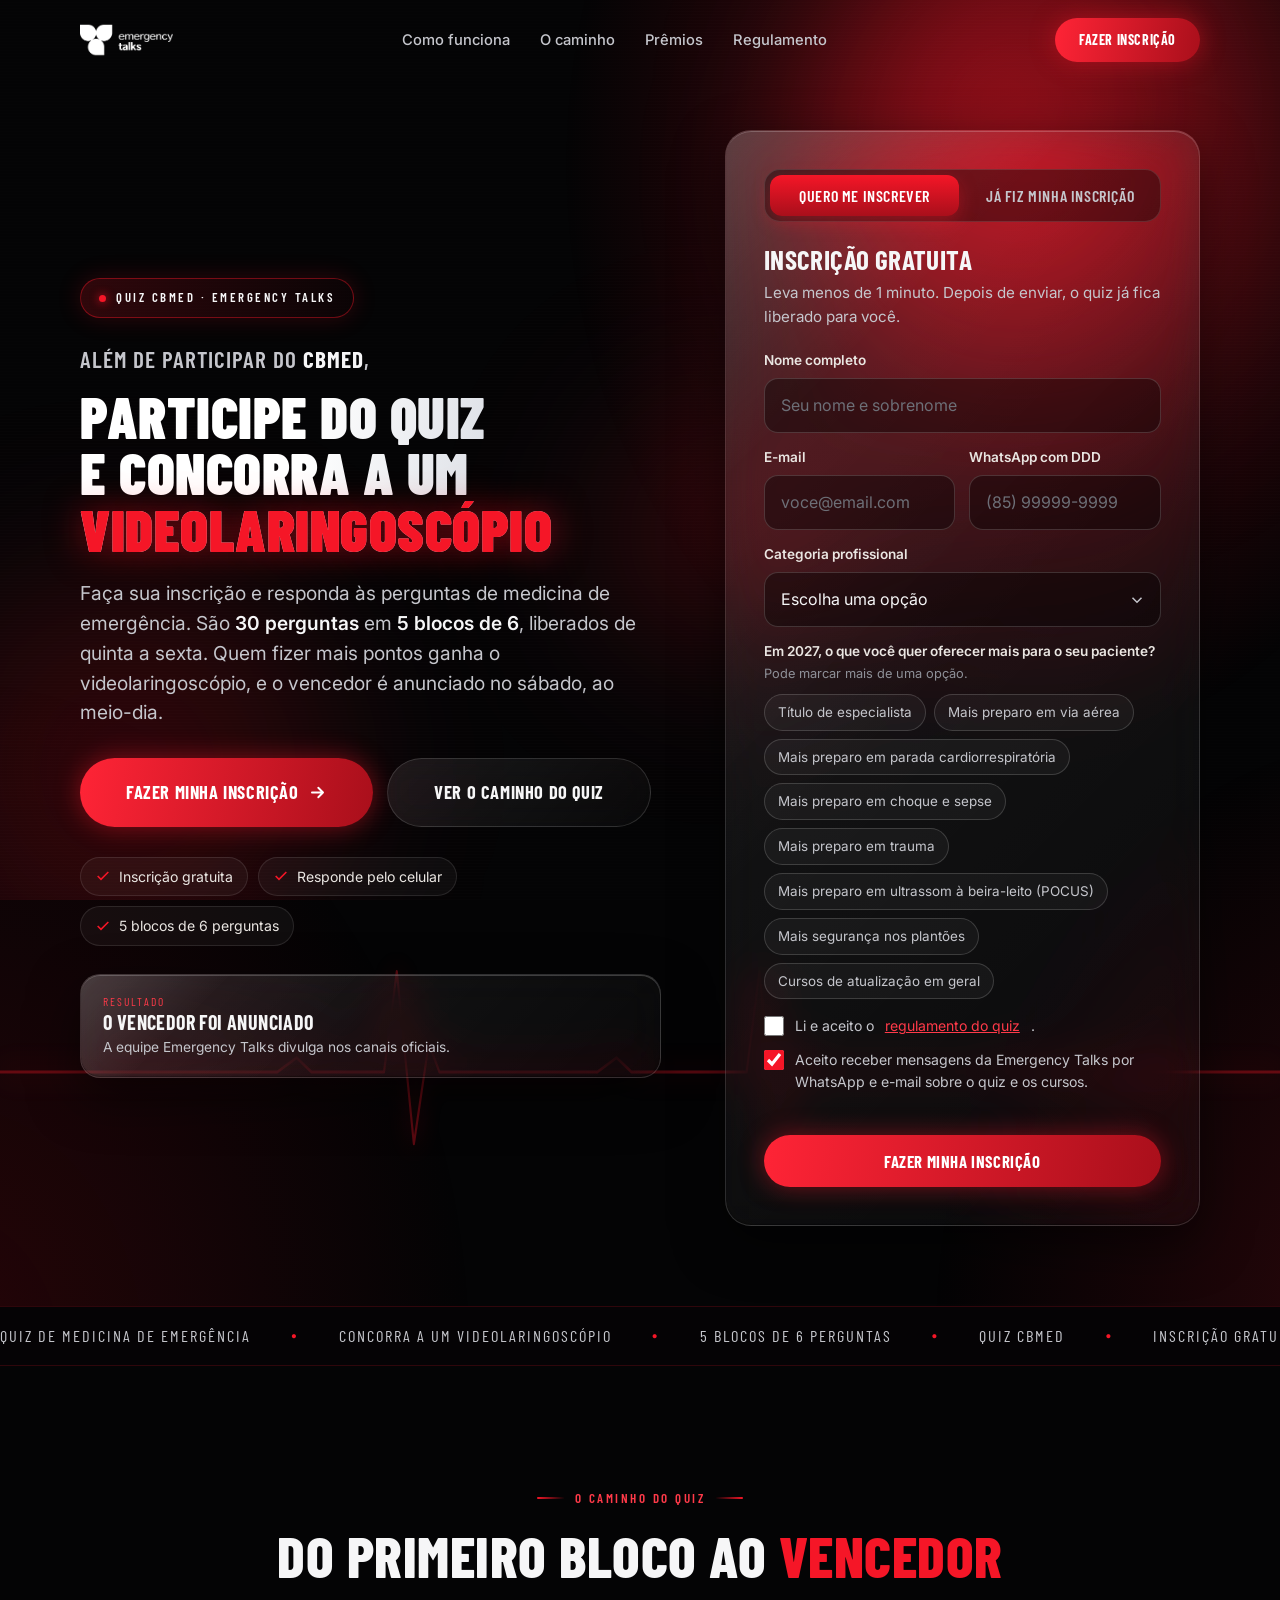
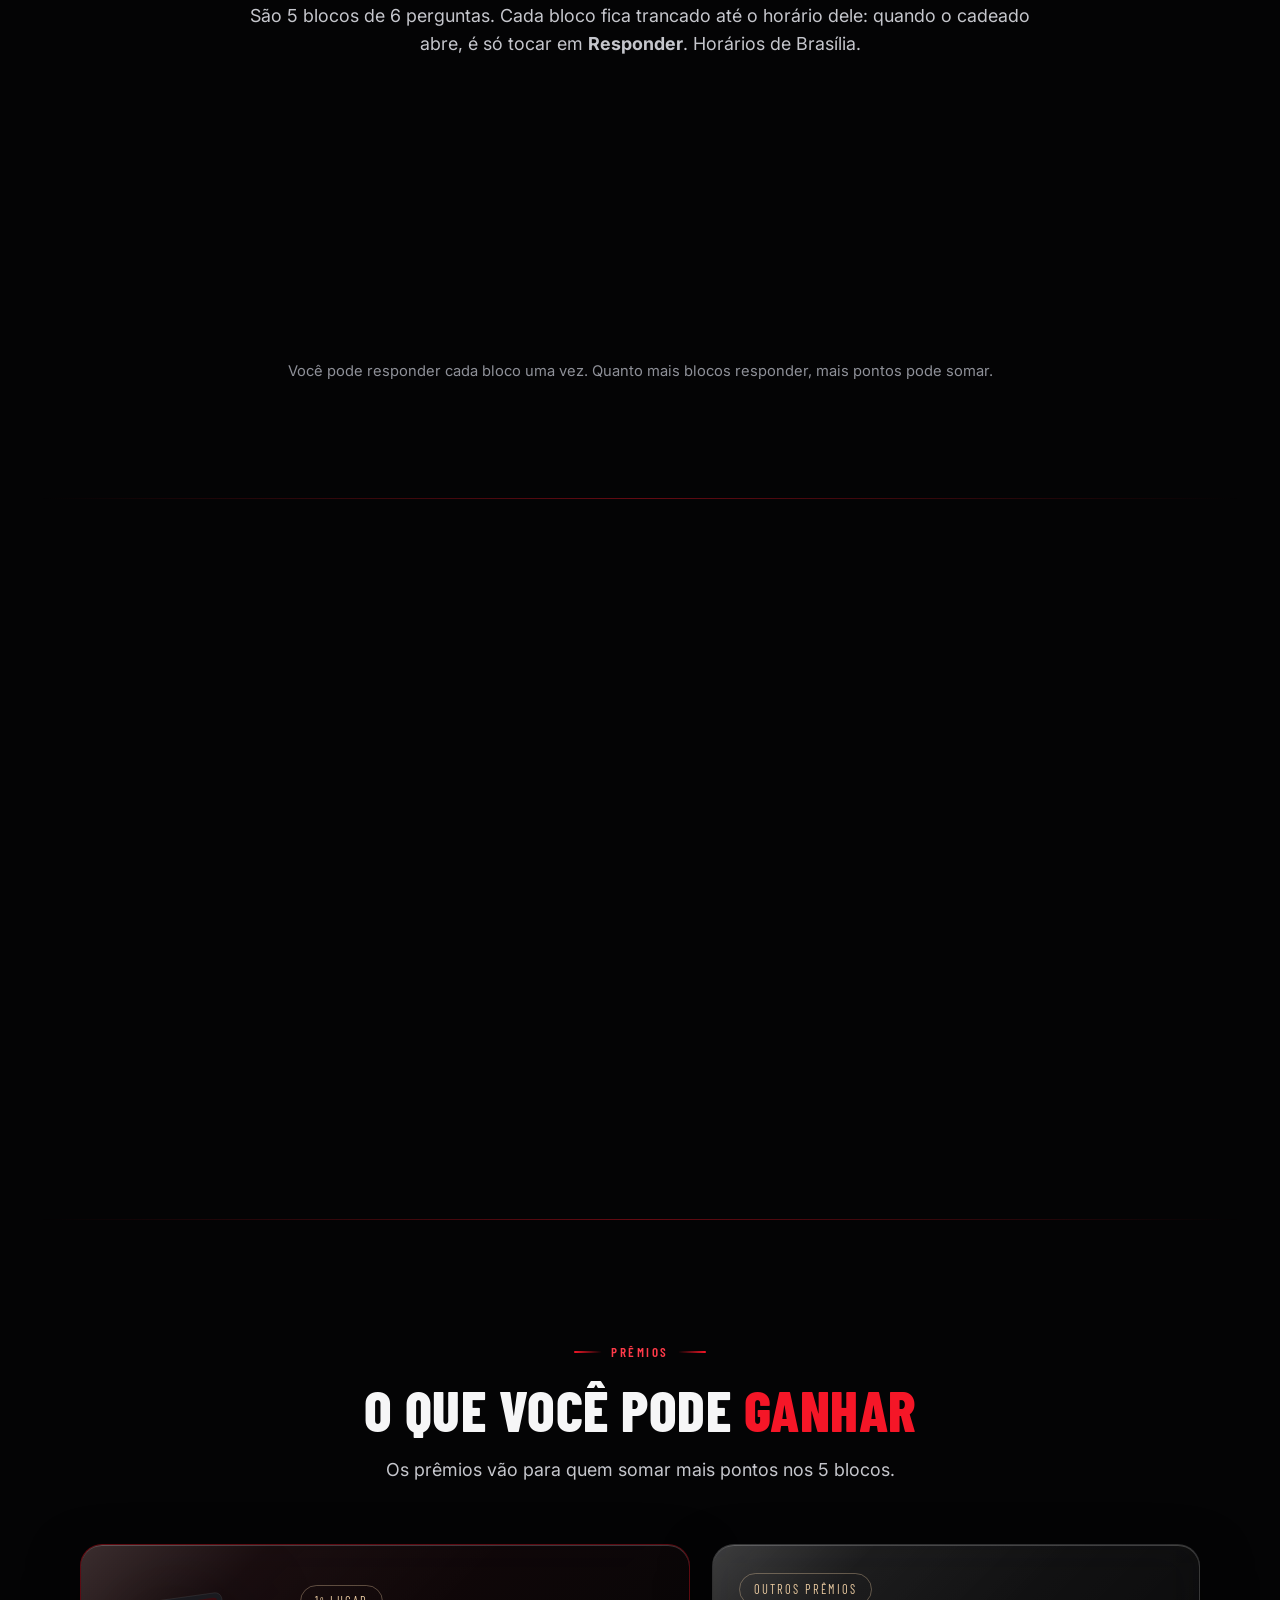
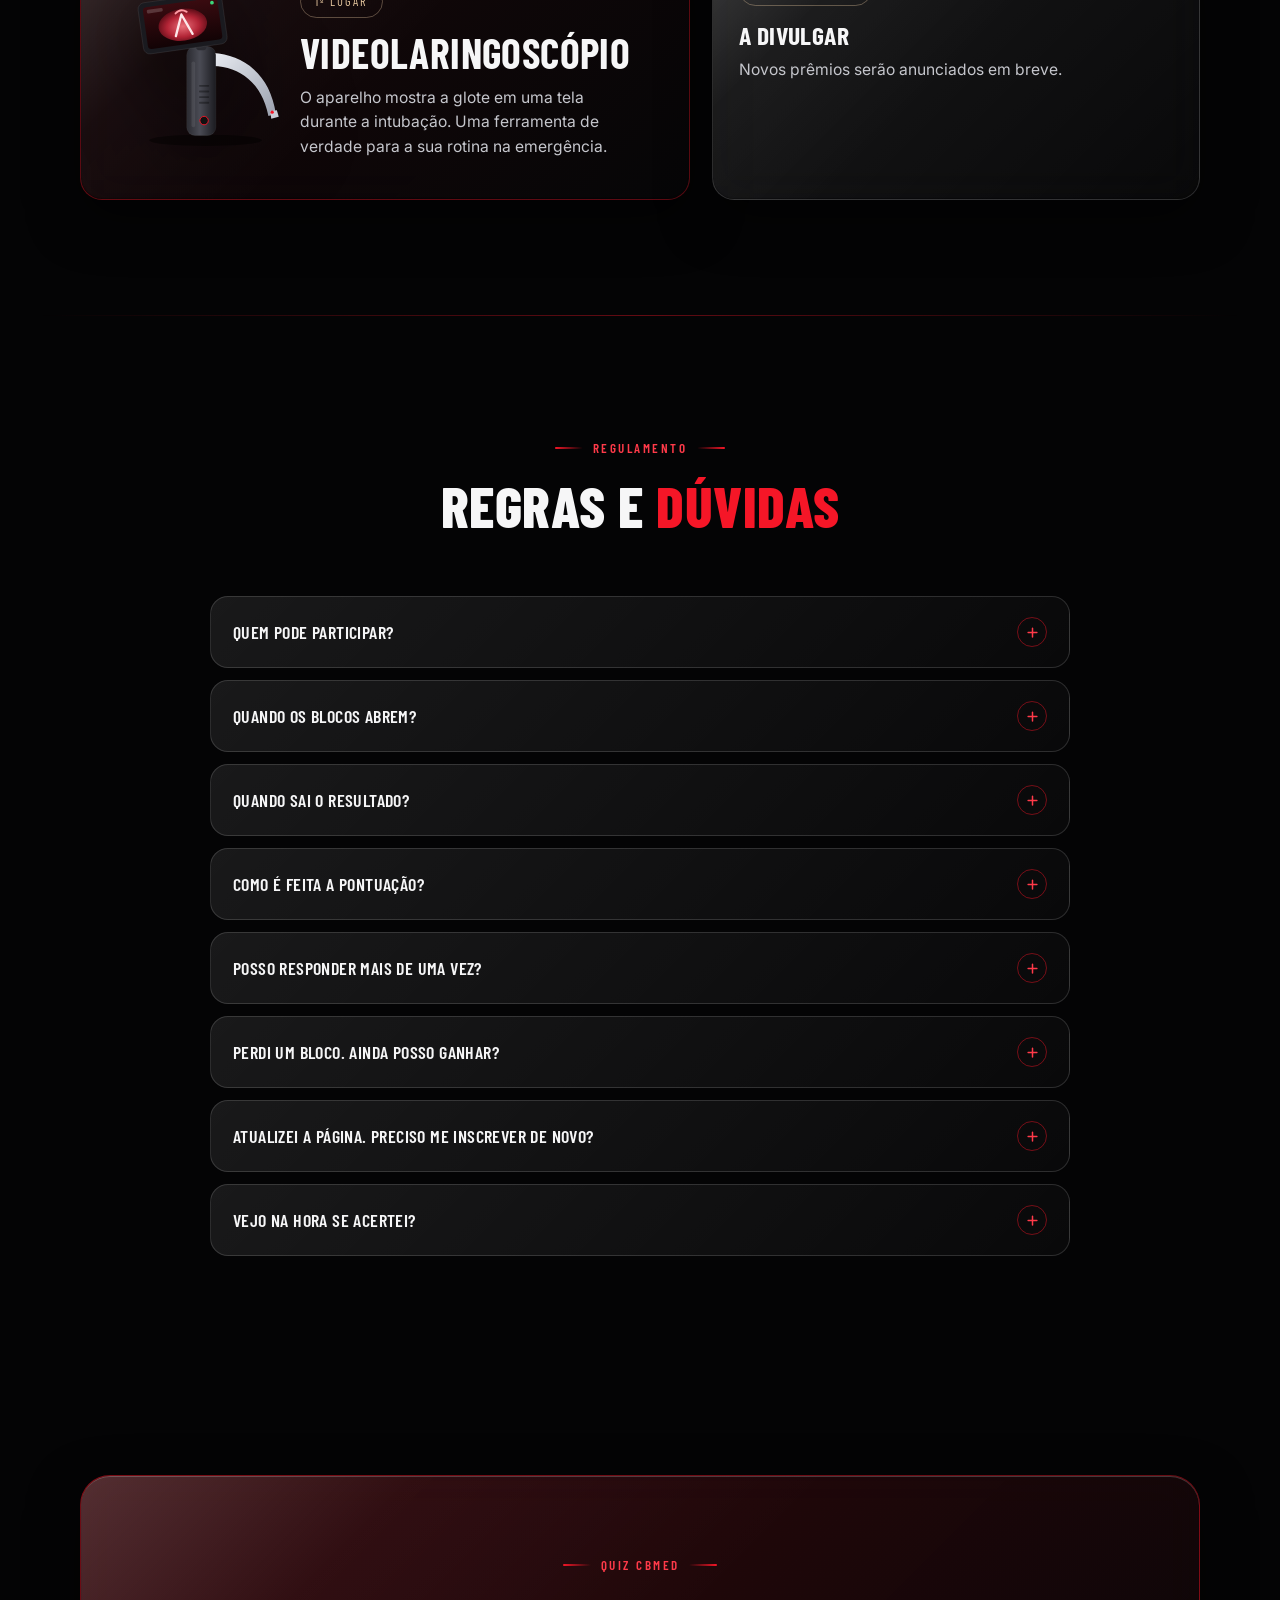
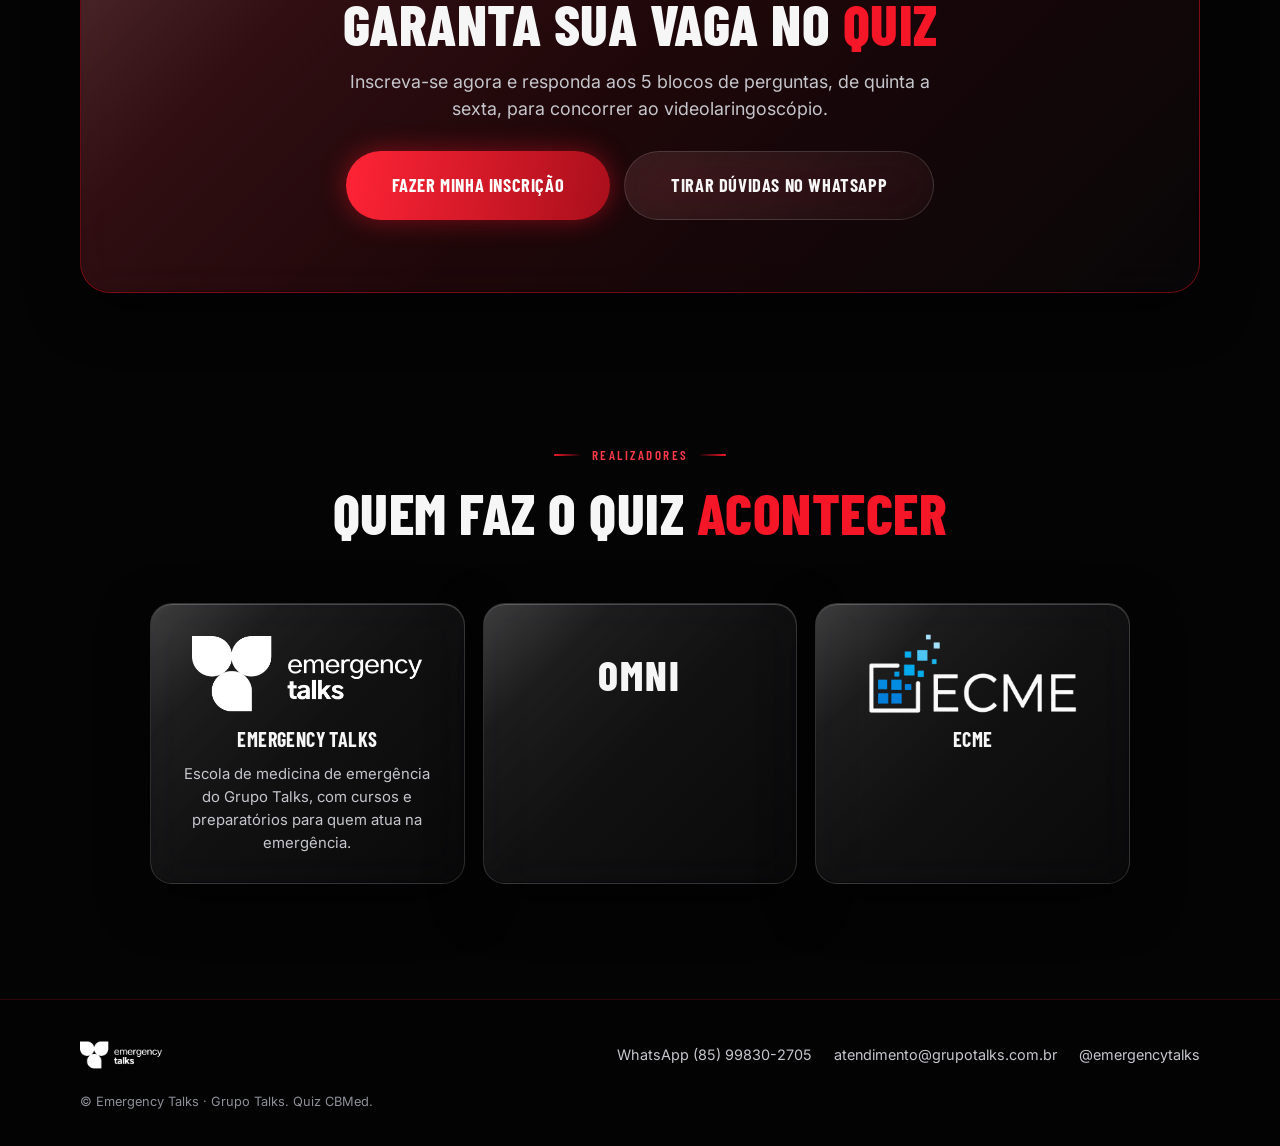
==== commit f1717f2b: "Quiz CBMed: inscrição com categoria e interesses, trilha com cadeados, blocos de 6 perguntas e reali" ====
--- a/index.html
+++ b/index.html
@@ -3,12 +3,12 @@
 <head>
 <meta charset="UTF-8" />
 <meta name="viewport" content="width=device-width, initial-scale=1.0" />
-<title>Quiz Encontro dos Heróis do Brasil | Concorra a um videolaringoscópio · Emergency Talks</title>
-<meta name="description" content="Além de participar do Encontro dos Heróis do Brasil, participe do quiz de medicina de emergência da Emergency Talks e concorra a um videolaringoscópio e outros prêmios. Rodadas de manhã, de tarde e à noite." />
+<title>Quiz CBMed | Concorra a um videolaringoscópio · Emergency Talks</title>
+<meta name="description" content="Participe do Quiz CBMed, o quiz de medicina de emergência da Emergency Talks, e concorra a um videolaringoscópio. 30 perguntas em 5 blocos, de quinta a sábado." />
 <meta name="robots" content="noindex" />
 <meta name="theme-color" content="#040405" />
-<meta property="og:title" content="Quiz Encontro dos Heróis do Brasil · Concorra a um videolaringoscópio" />
-<meta property="og:description" content="Inscreva-se, responda às rodadas de manhã, de tarde e à noite e concorra a um videolaringoscópio e outros prêmios de medicina de emergência." />
+<meta property="og:title" content="Quiz CBMed · Concorra a um videolaringoscópio" />
+<meta property="og:description" content="Inscreva-se, responda aos 5 blocos de perguntas e concorra a um videolaringoscópio. O vencedor é anunciado no sábado." />
 <link rel="icon" href="data:image/svg+xml,%3Csvg xmlns='http://www.w3.org/2000/svg' viewBox='0 0 32 32'%3E%3Crect width='32' height='32' rx='8' fill='%23040405'/%3E%3Cpath d='M3 17h5l2-7 3 13 3-9 2 3h8' fill='none' stroke='%23F51627' stroke-width='2' stroke-linecap='round' stroke-linejoin='round'/%3E%3C/svg%3E" />
 <link rel="preconnect" href="https://fonts.googleapis.com" />
 <link rel="preconnect" href="https://fonts.gstatic.com" crossorigin />
@@ -134,7 +134,7 @@
 .hero-facts span{display:inline-flex;align-items:center;gap:8px;font-size:.88rem;color:var(--white-warm);padding:8px 14px;border-radius:999px;background:rgba(255,255,255,.04);border:1px solid rgba(255,255,255,.1)}
 .hero-facts svg{width:16px;height:16px;color:var(--red)}
 
-/* status da rodada (topo) */
+/* status do bloco (topo) */
 .hero-status{margin-top:28px;display:flex;align-items:center;justify-content:space-between;gap:18px;padding:18px 22px;border-radius:20px;max-width:600px;flex-wrap:wrap}
 .hero-status small{display:block;font-family:var(--font-head);text-transform:uppercase;letter-spacing:2px;font-size:.72rem;color:var(--red-light)}
 .hero-status b{display:block;font-family:var(--font-head);text-transform:uppercase;font-size:1.25rem;color:var(--white);letter-spacing:.4px;line-height:1.15}
@@ -186,44 +186,6 @@
 .step h3{font-size:1.3rem;margin-bottom:8px}
 .step p{font-size:.95rem;color:var(--gray-light)}
 
-/* períodos */
-.periods{display:grid;grid-template-columns:repeat(3,1fr);gap:16px;margin-top:22px}
-.period{display:flex;align-items:center;gap:16px;padding:20px 22px;border-radius:18px;background:var(--glass-bg);border:1px solid var(--glass-border)}
-.period .p-ic{width:48px;height:48px;border-radius:14px;display:flex;align-items:center;justify-content:center;background:rgba(245,22,39,.12);border:1px solid rgba(245,22,39,.35);flex-shrink:0}
-.period .p-ic svg{width:24px;height:24px;color:var(--red-light)}
-.period b{display:block;font-family:var(--font-head);text-transform:uppercase;font-size:1.25rem;color:var(--white);letter-spacing:.5px}
-.period span{font-size:.9rem;color:var(--gray-light)}
-
-/* ===== rodadas ===== */
-.agenda{display:flex;flex-direction:column;gap:34px}
-.dia-head{display:flex;align-items:baseline;gap:14px;margin-bottom:16px;flex-wrap:wrap}
-.dia-n{font-family:var(--font-head);text-transform:uppercase;letter-spacing:2px;font-size:.8rem;color:#fff;background:linear-gradient(90deg,var(--red),var(--red-dark));padding:5px 12px;border-radius:999px}
-.dia-head b{font-family:var(--font-head);text-transform:uppercase;font-size:1.7rem;color:var(--white);letter-spacing:.5px}
-.dia-sem{font-size:.92rem;color:var(--gray-mid);text-transform:capitalize}
-.dia-grid{display:grid;grid-template-columns:repeat(3,1fr);gap:18px}
-.rodada{padding:22px 22px 20px;display:flex;flex-direction:column;gap:10px;transition:transform .35s var(--ease),border-color .35s,box-shadow .35s}
-.rodada:hover{transform:translateY(-4px)}
-.r-top{display:flex;align-items:center;gap:12px}
-.r-ic{width:42px;height:42px;border-radius:12px;display:flex;align-items:center;justify-content:center;background:rgba(245,22,39,.12);border:1px solid rgba(245,22,39,.32);flex-shrink:0}
-.r-ic svg{width:21px;height:21px;color:var(--red-light)}
-.r-per{flex:1;min-width:0}
-.r-per b{display:block;font-family:var(--font-head);text-transform:uppercase;font-size:1.12rem;color:var(--white);letter-spacing:.4px;line-height:1.1}
-.r-per span{font-size:.84rem;color:var(--gray-light)}
-.r-num{font-family:var(--font-head);text-transform:uppercase;letter-spacing:2px;font-size:.74rem;color:var(--gray-mid);margin-top:4px}
-.rodada h3{font-size:1.32rem;flex:1}
-.r-acao{min-height:44px;display:flex;align-items:center}
-.r-acao .btn{width:100%}
-.r-quando{font-size:.9rem;color:var(--gray-light)}
-.r-ok{color:var(--green)}
-.selo{display:inline-flex;align-items:center;gap:6px;font-family:var(--font-head);text-transform:uppercase;letter-spacing:1px;font-size:.7rem;padding:5px 10px;border-radius:999px;white-space:nowrap}
-.selo-futura{color:var(--gray-light);border:1px solid rgba(255,255,255,.18)}
-.selo-aberta{color:#fff;background:linear-gradient(90deg,var(--red),var(--red-dark));box-shadow:0 6px 18px rgba(245,22,39,.4)}
-.selo-aberta i{width:6px;height:6px;border-radius:50%;background:#fff;animation:blink 1.2s infinite}
-.selo-encerrada{color:var(--gray-mid);border:1px solid rgba(255,255,255,.1)}
-.selo-ok{color:var(--green);border:1px solid rgba(59,214,122,.4);background:rgba(59,214,122,.08)}
-.st-aberta{border-color:rgba(245,22,39,.6);box-shadow:var(--glass-shadow),0 0 40px rgba(245,22,39,.2)}
-.st-encerrada{opacity:.55}
-.st-respondida{border-color:rgba(59,214,122,.3)}
 .ag-nota{margin-top:26px;font-size:.92rem;color:var(--gray-mid);text-align:center}
 
 /* ===== inscrição ===== */
@@ -351,6 +313,62 @@
 .fade-in{opacity:0;transform:translateY(26px);transition:opacity .8s var(--ease),transform .8s var(--ease)}
 .fade-in.visible{opacity:1;transform:none}
 
+/* ===== abas e campos do formulário ===== */
+.f-tabs{display:grid;grid-template-columns:1fr 1fr;gap:6px;padding:5px;border-radius:16px;background:rgba(0,0,0,.4);border:1px solid rgba(255,255,255,.12);margin-bottom:22px}
+.f-tabs[hidden]{display:none}
+.f-tabs button{padding:11px 8px;border-radius:12px;font-family:var(--font-head);text-transform:uppercase;letter-spacing:.6px;font-size:1rem;font-weight:600;color:var(--gray-light);transition:color .25s,background .25s,box-shadow .25s}
+.f-tabs button.on{color:#fff;background:linear-gradient(180deg,var(--red),var(--red-dark));box-shadow:0 6px 18px rgba(245,22,39,.35)}
+.f-set{border:0;padding:0;margin:0 0 16px;min-width:0}
+.f-set legend{font-size:.85rem;font-weight:600;color:var(--white-warm);padding:0;margin-bottom:2px}
+.f-hint{display:block;font-size:.8rem;color:var(--gray-mid);margin-bottom:10px}
+.f-chips{display:flex;flex-wrap:wrap;gap:8px}
+.f-chip{position:relative;cursor:pointer}
+.f-chip input{position:absolute;opacity:0;pointer-events:none}
+.f-chip span{display:block;padding:9px 13px;border-radius:999px;font-size:.84rem;line-height:1.25;color:var(--gray-light);background:rgba(255,255,255,.04);border:1px solid rgba(255,255,255,.16);transition:border-color .2s,background .2s,color .2s}
+.f-chip:hover span{border-color:rgba(245,22,39,.5)}
+.f-chip input:checked+span{color:#fff;border-color:var(--red);background:linear-gradient(135deg,rgba(245,22,39,.3),rgba(245,22,39,.08))}
+.f-chip input:focus-visible+span{box-shadow:0 0 0 3px rgba(245,22,39,.3)}
+.btn:disabled{opacity:.4;cursor:not-allowed}
+
+/* ===== trilha: o caminho até o vencedor ===== */
+.trilha{--pad:clamp(14px,3vw,34px);position:relative;padding:34px var(--pad) 30px;border-radius:28px}
+.tl-line{position:absolute;top:59px;left:calc(var(--pad) + (100% - 2 * var(--pad)) / 12);right:calc(var(--pad) + (100% - 2 * var(--pad)) / 12);height:4px;border-radius:4px;background:rgba(255,255,255,.1)}
+.tl-line i{display:block;height:100%;width:var(--p,0%);border-radius:4px;background:linear-gradient(90deg,var(--red-dark),var(--red-light));box-shadow:0 0 14px rgba(245,22,39,.7);transition:width 1s linear,height 1s linear}
+.tl-nodes{position:relative;z-index:1;display:grid;grid-template-columns:repeat(6,minmax(0,1fr));gap:8px;margin:0;padding:0;list-style:none}
+.tl-node{display:flex;flex-direction:column;align-items:center;text-align:center;gap:6px;min-width:0}
+.tl-ic{width:54px;height:54px;border-radius:50%;display:flex;align-items:center;justify-content:center;background:#121216;border:2px solid rgba(255,255,255,.2);color:var(--gray-mid);transition:all .4s var(--ease)}
+.tl-ic svg{width:24px;height:24px}
+.tl-t{font-family:var(--font-head);text-transform:uppercase;font-size:1.2rem;letter-spacing:.5px;color:var(--white);line-height:1;margin-top:4px}
+.tl-h{display:block}
+.tl-when{font-size:.82rem;line-height:1.35;color:var(--gray-light)}
+.tl-sub{font-size:.78rem;color:var(--gray-mid)}
+.tl-next{color:var(--gold)}
+.tl-next b{font-variant-numeric:tabular-nums;color:var(--white)}
+.tl-ok{color:var(--green)}
+.tl-node .btn{margin-top:2px}
+.tl-node.st-aberta .tl-ic{color:#fff;border-color:var(--red);background:linear-gradient(180deg,var(--red),var(--red-dark));box-shadow:0 0 0 6px rgba(245,22,39,.16),0 0 28px rgba(245,22,39,.6);animation:tlpulse 2s ease-in-out infinite}
+.tl-node.st-respondida .tl-ic{color:var(--green);border-color:rgba(59,214,122,.65);background:rgba(59,214,122,.12)}
+.tl-node.st-encerrada .tl-ic{opacity:.55}
+.tl-final.st-futura .tl-ic{color:var(--gold);border-color:rgba(232,201,160,.55)}
+@keyframes tlpulse{0%,100%{box-shadow:0 0 0 6px rgba(245,22,39,.16),0 0 24px rgba(245,22,39,.5)}50%{box-shadow:0 0 0 11px rgba(245,22,39,.06),0 0 36px rgba(245,22,39,.75)}}
+
+/* ===== realizadores ===== */
+.rz-grid{display:grid;grid-template-columns:repeat(3,1fr);gap:18px;max-width:980px;margin:0 auto}
+.rz-card{padding:28px 24px;border-radius:22px;text-align:center;display:flex;flex-direction:column;align-items:center;gap:12px}
+.rz-logo{height:84px;width:100%;display:flex;align-items:center;justify-content:center}
+.rz-logo img{max-height:84px;max-width:100%;width:auto;height:auto;object-fit:contain}
+.rz-word{font-family:var(--font-head);font-size:2.6rem;font-weight:800;text-transform:uppercase;letter-spacing:2px;color:var(--white)}
+.rz-card h3{font-size:1.25rem}
+.rz-card p{font-size:.93rem;color:var(--gray-light)}
+
+/* ===== quiz: perguntas que deslizam na horizontal ===== */
+.qz-view{overflow:hidden;touch-action:pan-y}
+.qz-track{display:flex;transition:transform .45s var(--ease)}
+.qz-slide{flex:0 0 100%;min-width:0;padding:2px}
+.qz-nav{display:grid;grid-template-columns:1fr 1.6fr;gap:12px;margin-top:6px}
+.qz-h{font-size:1.9rem;margin-bottom:10px}
+.qz-card-sm{max-width:480px}
+
 /* ===== responsivo ===== */
 @media (max-width:1024px){
   .nav-links{display:none}
@@ -364,7 +382,18 @@
 }
 @media (max-width:760px){
   .nav-cta{display:none}
-  .periods,.dia-grid{grid-template-columns:1fr}
+  .steps{grid-template-columns:1fr}
+  .trilha{--pad:18px;padding:26px 18px 24px}
+  .tl-nodes{grid-template-columns:1fr;gap:0}
+  .tl-node{display:grid;grid-template-columns:54px 1fr;column-gap:16px;row-gap:2px;align-content:center;align-items:center;justify-items:start;text-align:left;min-height:92px}
+  .tl-ic{grid-row:1 / span 3;align-self:center}
+  .tl-h{display:inline}
+  .tl-h::before{content:" · "}
+  .tl-line{top:72px;bottom:70px;left:calc(var(--pad) + 25px);right:auto;width:4px;height:auto}
+  .tl-line i{width:100%;height:var(--p,0%)}
+  .rz-grid{grid-template-columns:1fr}
+  #quizModal{padding:0}
+  #quizModal .qz-card{max-width:none;height:100svh;max-height:100svh;border-radius:0;display:flex;flex-direction:column;justify-content:center;padding-top:64px}
   .steps{grid-template-columns:1fr}
   .f-row{grid-template-columns:1fr;gap:0}
   .pz-main{grid-template-columns:1fr;text-align:center}
@@ -389,7 +418,7 @@
 </style>
 </head>
 <body>
-<div class="teste-flag">MODO TESTE · todas as rodadas liberadas</div>
+<div class="teste-flag">MODO TESTE · todos os blocos liberados</div>
 
 <!-- fundo animado -->
 <div class="bg-fx" aria-hidden="true"><div class="blob b1"></div><div class="blob b2"></div><div class="blob b3"></div><div class="bg-grain"></div></div>
@@ -434,7 +463,7 @@
     <a href="#topo" class="logo" aria-label="Emergency Talks"><img src="img/emergency-logo.png" alt="Emergency Talks" width="93" height="34" /></a>
     <nav class="nav-links" aria-label="Seções">
       <a href="#como-funciona">Como funciona</a>
-      <a href="#rodadas">Rodadas</a>
+      <a href="#caminho">O caminho</a>
       <a href="#premios">Prêmios</a>
       <a href="#regulamento">Regulamento</a>
     </nav>
@@ -445,7 +474,7 @@
 <div class="mobile-menu" id="mobileMenu">
   <button class="mm-close" id="mmClose" aria-label="Fechar menu"><svg width="20" height="20" viewBox="0 0 24 24" fill="none" stroke="currentColor" stroke-width="2" stroke-linecap="round"><path d="M6 6l12 12M18 6L6 18"/></svg></button>
   <a href="#como-funciona">Como funciona</a>
-  <a href="#rodadas">Rodadas</a>
+  <a href="#caminho">O caminho</a>
   <a href="#premios">Prêmios</a>
   <a href="#regulamento">Regulamento</a>
   <a href="#inscricao" class="btn btn-primary">Fazer minha inscrição</a>
@@ -460,65 +489,59 @@
   </div>
   <div class="container hero-grid">
     <div class="hero-copy">
-      <span class="hero-kicker"><i></i>Encontro dos Heróis do Brasil · Quiz Emergency Talks</span>
-      <p class="hero-pre">Além de participar do <b>Encontro dos Heróis do Brasil</b>,</p>
+      <span class="hero-kicker"><i></i>Quiz CBMed · Emergency Talks</span>
+      <p class="hero-pre">Além de participar do <b>CBMed</b>,</p>
       <h1>participe do quiz e concorra a um <span class="accent">videolaringoscópio</span></h1>
-      <p class="hero-sub">Faça sua inscrição e responda às perguntas de medicina de emergência. São <b><span data-c="rodadas">9</span> rodadas</b>: uma de manhã, uma de tarde e uma à noite, nos dias <b data-c="datas">—</b>. Quem fizer mais pontos ganha o videolaringoscópio e outros prêmios.</p>
+      <p class="hero-sub">Faça sua inscrição e responda às perguntas de medicina de emergência. São <b><span data-c="perguntas">30</span> perguntas</b> em <b><span data-c="blocos">5</span> blocos de 6</b>, liberados de quinta a sexta. Quem fizer mais pontos ganha o videolaringoscópio, e o vencedor é anunciado no sábado, ao meio-dia.</p>
       <div class="hero-cta">
         <a href="#inscricao" class="btn btn-primary btn-lg">Fazer minha inscrição
           <svg viewBox="0 0 24 24" fill="none" stroke="currentColor" stroke-width="2.4" stroke-linecap="round" stroke-linejoin="round"><path d="M5 12h14M13 6l6 6-6 6"/></svg></a>
-        <a href="#rodadas" class="btn btn-glass btn-lg">Ver datas e horários</a>
+        <a href="#caminho" class="btn btn-glass btn-lg">Ver o caminho do quiz</a>
       </div>
       <div class="hero-facts">
         <span><svg viewBox="0 0 24 24" fill="none" stroke="currentColor" stroke-width="2.4"><polyline points="20 6 9 17 4 12"/></svg>Inscrição gratuita</span>
         <span><svg viewBox="0 0 24 24" fill="none" stroke="currentColor" stroke-width="2.4"><polyline points="20 6 9 17 4 12"/></svg>Responde pelo celular</span>
-        <span><svg viewBox="0 0 24 24" fill="none" stroke="currentColor" stroke-width="2.4"><polyline points="20 6 9 17 4 12"/></svg>3 rodadas por dia</span>
+        <span><svg viewBox="0 0 24 24" fill="none" stroke="currentColor" stroke-width="2.4"><polyline points="20 6 9 17 4 12"/></svg>5 blocos de 6 perguntas</span>
       </div>
       <div class="hero-status glass" id="heroStatus" aria-live="polite"></div>
     </div>
 
     <div id="inscricao" class="hero-form">
     <div class="form-card glass">
+      <div class="f-tabs" id="fTabs" role="tablist">
+        <button type="button" class="on" id="tabInscrever" role="tab" aria-selected="true">Quero me inscrever</button>
+        <button type="button" id="tabEntrar" role="tab" aria-selected="false">Já fiz minha inscrição</button>
+      </div>
+
       <!-- formulário de inscrição -->
       <form id="formInscricao" novalidate>
-        <h3>Fazer inscrição</h3>
-        <p class="fc-sub">Gratuita e leva menos de 1 minuto. Use o mesmo e-mail em todas as rodadas.</p>
+        <h3>Inscrição gratuita</h3>
+        <p class="fc-sub">Leva menos de 1 minuto. Depois de enviar, o quiz já fica liberado para você.</p>
         <div class="f-field"><label for="fNome">Nome completo</label><input id="fNome" name="nome" type="text" autocomplete="name" placeholder="Seu nome e sobrenome" required /></div>
         <div class="f-row">
           <div class="f-field"><label for="fEmail">E-mail</label><input id="fEmail" name="email" type="email" autocomplete="email" inputmode="email" placeholder="voce@email.com" required /></div>
           <div class="f-field"><label for="fWhats">WhatsApp com DDD</label><input id="fWhats" name="whatsapp" type="tel" autocomplete="tel" inputmode="tel" placeholder="(85) 99999-9999" required /></div>
         </div>
-        <div class="f-row">
-          <div class="f-field"><label for="fPerfil">Você é</label>
-            <select id="fPerfil" name="perfil" required>
-              <option value="">Escolha uma opção</option>
-              <option>Médico(a) emergencista</option>
-              <option>Médico(a) de outra especialidade</option>
-              <option>Médico(a) residente</option>
-              <option>Estudante de medicina</option>
-              <option>Outro profissional de saúde</option>
-            </select></div>
-          <div class="f-field"><label for="fUf">Estado</label>
-            <select id="fUf" name="uf" required>
-              <option value="">Escolha</option>
-              <option>AC</option><option>AL</option><option>AP</option><option>AM</option><option>BA</option><option>CE</option><option>DF</option><option>ES</option><option>GO</option><option>MA</option><option>MT</option><option>MS</option><option>MG</option><option>PA</option><option>PB</option><option>PR</option><option>PE</option><option>PI</option><option>RJ</option><option>RN</option><option>RS</option><option>RO</option><option>RR</option><option>SC</option><option>SP</option><option>SE</option><option>TO</option>
-            </select></div>
-        </div>
+        <div class="f-field"><label for="fCategoria">Categoria profissional</label>
+          <select id="fCategoria" name="categoria" required><option value="">Escolha uma opção</option></select></div>
+        <fieldset class="f-set">
+          <legend id="fPergunta2027">Em 2027, o que você quer oferecer mais para o seu paciente?</legend>
+          <span class="f-hint">Pode marcar mais de uma opção.</span>
+          <div class="f-chips" id="fInteresses"></div>
+        </fieldset>
         <label class="f-check"><input type="checkbox" name="regulamento" />Li e aceito o <a href="#regulamento">regulamento do quiz</a>.</label>
         <label class="f-check"><input type="checkbox" name="aceite" checked />Aceito receber mensagens da Emergency Talks por WhatsApp e e-mail sobre o quiz e os cursos.</label>
         <p class="f-msg" id="msgInscricao" role="alert"></p>
         <button type="submit" class="btn btn-primary btn-block">Fazer minha inscrição</button>
-        <p class="f-alt">Já se inscreveu? <a href="#" id="linkEntrar">Já fiz minha inscrição</a></p>
       </form>
 
-      <!-- entrar com inscrição existente -->
+      <!-- já tenho inscrição: só o e-mail -->
       <form id="formEntrar" novalidate hidden>
         <h3>Já fiz minha inscrição</h3>
-        <p class="fc-sub">Digite o e-mail que você usou na inscrição.</p>
+        <p class="fc-sub">Digite o e-mail da inscrição e o quiz abre na hora. Não precisa preencher tudo de novo.</p>
         <div class="f-field"><label for="fEmail2">E-mail da inscrição</label><input id="fEmail2" name="email" type="email" autocomplete="email" inputmode="email" placeholder="voce@email.com" /></div>
         <p class="f-msg" id="msgEntrar" role="alert"></p>
         <button type="submit" class="btn btn-primary btn-block">Entrar com meu e-mail</button>
-        <p class="f-alt">Ainda não se inscreveu? <a href="#" id="linkVoltar">Fazer inscrição</a></p>
       </form>
 
       <!-- inscrito -->
@@ -530,10 +553,25 @@
 
 <div class="marquee" aria-hidden="true">
   <div class="marquee-track">
-    <span>Quiz de medicina de emergência</span><span>Concorra a um videolaringoscópio</span><span>Rodadas de manhã, tarde e noite</span><span>Encontro dos Heróis do Brasil</span><span>Inscrição gratuita</span>
-    <span>Quiz de medicina de emergência</span><span>Concorra a um videolaringoscópio</span><span>Rodadas de manhã, tarde e noite</span><span>Encontro dos Heróis do Brasil</span><span>Inscrição gratuita</span>
+    <span>Quiz de medicina de emergência</span><span>Concorra a um videolaringoscópio</span><span>5 blocos de 6 perguntas</span><span>Quiz CBMed</span><span>Inscrição gratuita</span>
+    <span>Quiz de medicina de emergência</span><span>Concorra a um videolaringoscópio</span><span>5 blocos de 6 perguntas</span><span>Quiz CBMed</span><span>Inscrição gratuita</span>
   </div>
 </div>
+
+<!-- CAMINHO DO QUIZ -->
+<section id="caminho">
+  <div class="container">
+    <div class="section-head center fade-in">
+      <span class="eyebrow center">O caminho do quiz</span>
+      <h2>Do primeiro bloco ao <span class="accent">vencedor</span></h2>
+      <p class="lead">São 5 blocos de 6 perguntas. Cada bloco fica trancado até o horário dele: quando o cadeado abre, é só tocar em <b>Responder</b>. Horários de Brasília.</p>
+    </div>
+    <div class="trilha glass fade-in" id="trilha" aria-live="polite"></div>
+    <p class="ag-nota">Você pode responder cada bloco uma vez. Quanto mais blocos responder, mais pontos pode somar.</p>
+  </div>
+</section>
+
+<hr class="divider" />
 
 <!-- COMO FUNCIONA -->
 <section id="como-funciona">
@@ -541,46 +579,26 @@
     <div class="section-head center fade-in">
       <span class="eyebrow center">Como funciona</span>
       <h2>Quatro passos para <span class="accent">concorrer</span></h2>
-      <p class="lead">Você se inscreve uma vez só. Depois, é só voltar a esta página no horário de cada rodada e responder às perguntas.</p>
+      <p class="lead">Você se inscreve uma vez só. Depois, é só voltar a esta página quando cada bloco abrir e responder pelo celular ou pelo computador.</p>
     </div>
     <div class="steps">
       <div class="step glass fade-in">
         <span class="s-ic"><svg viewBox="0 0 24 24" fill="none" stroke="currentColor" stroke-width="2" stroke-linecap="round"><path d="M16 21v-2a4 4 0 0 0-4-4H6a4 4 0 0 0-4 4v2"/><circle cx="9" cy="7" r="4"/><path d="M19 8v6M22 11h-6"/></svg></span>
-        <div class="s-n">01</div><h3>Faça a inscrição</h3><p>Preencha nome, e-mail e WhatsApp. Sem inscrição não é possível responder.</p>
+        <div class="s-n">01</div><h3>Faça a inscrição</h3><p>Preencha o formulário no topo da página. Sem inscrição não é possível responder.</p>
       </div>
       <div class="step glass fade-in">
-        <span class="s-ic"><svg viewBox="0 0 24 24" fill="none" stroke="currentColor" stroke-width="2" stroke-linecap="round"><rect x="3" y="4" width="18" height="18" rx="2"/><path d="M16 2v4M8 2v4M3 10h18"/></svg></span>
-        <div class="s-n">02</div><h3>Espere a rodada abrir</h3><p>Cada dia tem 3 rodadas: manhã, tarde e noite. Cada uma fica aberta só por algumas horas.</p>
+        <span class="s-ic"><svg viewBox="0 0 24 24" fill="none" stroke="currentColor" stroke-width="2" stroke-linecap="round" stroke-linejoin="round"><rect x="5" y="11" width="14" height="10" rx="2.5"/><path d="M8 11V7.5a4 4 0 0 1 8 0V11"/></svg></span>
+        <div class="s-n">02</div><h3>Espere o cadeado abrir</h3><p>Os blocos abrem na quinta e na sexta: <span data-c="agenda"></span>.</p>
       </div>
       <div class="step glass fade-in">
         <span class="s-ic"><svg viewBox="0 0 24 24" fill="none" stroke="currentColor" stroke-width="2" stroke-linecap="round"><circle cx="12" cy="12" r="10"/><path d="M9.1 9a3 3 0 0 1 5.8 1c0 2-3 3-3 3M12 17h.01"/></svg></span>
-        <div class="s-n">03</div><h3>Responda às perguntas</h3><p>Perguntas de múltipla escolha sobre medicina de emergência. Uma pergunta por vez.</p>
+        <div class="s-n">03</div><h3>Responda às perguntas</h3><p>Seis perguntas de marcar por bloco, uma de cada vez, passando de lado como no celular.</p>
       </div>
       <div class="step glass fade-in">
         <span class="s-ic"><svg viewBox="0 0 24 24" fill="none" stroke="currentColor" stroke-width="2" stroke-linecap="round"><path d="M8 21h8M12 17v4M7 4h10v5a5 5 0 0 1-10 0V4z"/></svg></span>
-        <div class="s-n">04</div><h3>Some pontos e concorra</h3><p>Cada acerto vale 1 ponto. Quem somar mais pontos em todas as rodadas ganha.</p>
-      </div>
-    </div>
-    <div class="periods">
-      <div class="period fade-in"><span class="p-ic"><svg viewBox="0 0 24 24" fill="none" stroke="currentColor" stroke-width="2" stroke-linecap="round"><circle cx="12" cy="12" r="4.2"/><path d="M12 2.5v2.2M12 19.3v2.2M4.6 4.6l1.6 1.6M17.8 17.8l1.6 1.6M2.5 12h2.2M19.3 12h2.2M4.6 19.4l1.6-1.6M17.8 6.2l1.6-1.6"/></svg></span><div><b>Manhã</b><span>Rodada aberta das 9h às 12h</span></div></div>
-      <div class="period fade-in"><span class="p-ic"><svg viewBox="0 0 24 24" fill="none" stroke="currentColor" stroke-width="2" stroke-linecap="round"><path d="M17 18a5 5 0 0 0-10 0"/><path d="M12 3v6M4.2 10.2l1.4 1.4M1 18h2M21 18h2M18.4 11.6l1.4-1.4M23 22H1M8 6l4 4 4-4"/></svg></span><div><b>Tarde</b><span>Rodada aberta das 14h às 18h</span></div></div>
-      <div class="period fade-in"><span class="p-ic"><svg viewBox="0 0 24 24" fill="none" stroke="currentColor" stroke-width="2" stroke-linecap="round" stroke-linejoin="round"><path d="M21 12.8A9 9 0 1 1 11.2 3a7 7 0 0 0 9.8 9.8z"/></svg></span><div><b>Noite</b><span>Rodada aberta das 19h às 23h</span></div></div>
-    </div>
-  </div>
-</section>
-
-<hr class="divider" />
-
-<!-- RODADAS -->
-<section id="rodadas">
-  <div class="container">
-    <div class="section-head center fade-in">
-      <span class="eyebrow center">Datas e horários</span>
-      <h2>As <span class="accent">rodadas</span> do quiz</h2>
-      <p class="lead">Cada rodada só pode ser respondida no horário dela. Horários de Brasília.</p>
-    </div>
-    <div class="agenda" id="agenda"></div>
-    <p class="ag-nota">Quando uma rodada abrir, o botão <b>Responder agora</b> aparece aqui e no topo da página.</p>
+        <div class="s-n">04</div><h3>Some pontos e concorra</h3><p>Cada acerto vale 1 ponto. O vencedor é anunciado <span data-c="anuncio"></span>.</p>
+      </div>
+    </div>
   </div>
 </section>
 
@@ -592,7 +610,7 @@
     <div class="section-head center fade-in">
       <span class="eyebrow center">Prêmios</span>
       <h2>O que você pode <span class="accent">ganhar</span></h2>
-      <p class="lead">Os prêmios vão para quem somar mais pontos no total das rodadas.</p>
+      <p class="lead">Os prêmios vão para quem somar mais pontos nos 5 blocos.</p>
     </div>
     <div class="pz-grid">
       <div class="pz-main glass fade-in">
@@ -618,13 +636,14 @@
       <h2>Regras e <span class="accent">dúvidas</span></h2>
     </div>
     <div class="faq-list">
-      <div class="faq-item fade-in"><button class="faq-q" aria-expanded="false">Quem pode participar?<span class="pm"><svg viewBox="0 0 24 24" fill="none" stroke="currentColor" stroke-width="2.4" stroke-linecap="round"><path d="M12 5v14M5 12h14"/></svg></span></button><div class="faq-a"><div><p>Médicos, residentes, estudantes de medicina e outros profissionais de saúde que fizerem a inscrição nesta página. A inscrição é gratuita.</p></div></div></div>
-      <div class="faq-item fade-in"><button class="faq-q" aria-expanded="false">Quando as rodadas abrem?<span class="pm"><svg viewBox="0 0 24 24" fill="none" stroke="currentColor" stroke-width="2.4" stroke-linecap="round"><path d="M12 5v14M5 12h14"/></svg></span></button><div class="faq-a"><div><p>São <span data-c="dias">3</span> dias de quiz (<span data-c="datas"></span>), com 3 rodadas por dia: <span data-c="periodos"></span>, no horário de Brasília. Fora desse horário a rodada não pode ser respondida.</p></div></div></div>
-      <div class="faq-item fade-in"><button class="faq-q" aria-expanded="false">Como é feita a pontuação?<span class="pm"><svg viewBox="0 0 24 24" fill="none" stroke="currentColor" stroke-width="2.4" stroke-linecap="round"><path d="M12 5v14M5 12h14"/></svg></span></button><div class="faq-a"><div><p>Cada resposta certa vale 1 ponto. Somamos os pontos de todas as rodadas que você responder. Em caso de empate, fica na frente quem gastou menos tempo, somando o tempo entre abrir e enviar cada rodada.</p></div></div></div>
-      <div class="faq-item fade-in"><button class="faq-q" aria-expanded="false">Posso responder mais de uma vez?<span class="pm"><svg viewBox="0 0 24 24" fill="none" stroke="currentColor" stroke-width="2.4" stroke-linecap="round"><path d="M12 5v14M5 12h14"/></svg></span></button><div class="faq-a"><div><p>Não. Cada pessoa envia cada rodada uma vez só. Vale o primeiro envio. Inscrições repetidas com o mesmo e-mail contam como uma só.</p></div></div></div>
-      <div class="faq-item fade-in"><button class="faq-q" aria-expanded="false">Perdi uma rodada. Ainda posso ganhar?<span class="pm"><svg viewBox="0 0 24 24" fill="none" stroke="currentColor" stroke-width="2.4" stroke-linecap="round"><path d="M12 5v14M5 12h14"/></svg></span></button><div class="faq-a"><div><p>Pode. A rodada que você perdeu não soma pontos, mas você continua participando das próximas. Quanto mais rodadas você responder, mais chances tem.</p></div></div></div>
-      <div class="faq-item fade-in"><button class="faq-q" aria-expanded="false">Vejo na hora se acertei?<span class="pm"><svg viewBox="0 0 24 24" fill="none" stroke="currentColor" stroke-width="2.4" stroke-linecap="round"><path d="M12 5v14M5 12h14"/></svg></span></button><div class="faq-a"><div><p>Não. Para ser justo com todos, o gabarito não aparece durante o quiz. A pontuação é calculada pela equipe Emergency Talks depois da última rodada.</p></div></div></div>
-      <div class="faq-item fade-in"><button class="faq-q" aria-expanded="false">Como vou saber se ganhei?<span class="pm"><svg viewBox="0 0 24 24" fill="none" stroke="currentColor" stroke-width="2.4" stroke-linecap="round"><path d="M12 5v14M5 12h14"/></svg></span></button><div class="faq-a"><div><p>A equipe entra em contato com os vencedores pelo WhatsApp e pelo e-mail informados na inscrição. Por isso, confira se os dados estão certos.</p></div></div></div>
+      <div class="faq-item fade-in"><button class="faq-q" aria-expanded="false">Quem pode participar?<span class="pm"><svg viewBox="0 0 24 24" fill="none" stroke="currentColor" stroke-width="2.4" stroke-linecap="round"><path d="M12 5v14M5 12h14"/></svg></span></button><div class="faq-a"><div><p>Médicos, residentes, estudantes de medicina, enfermeiros, técnicos de enfermagem e outros profissionais da saúde que fizerem a inscrição nesta página. A inscrição é gratuita.</p></div></div></div>
+      <div class="faq-item fade-in"><button class="faq-q" aria-expanded="false">Quando os blocos abrem?<span class="pm"><svg viewBox="0 0 24 24" fill="none" stroke="currentColor" stroke-width="2.4" stroke-linecap="round"><path d="M12 5v14M5 12h14"/></svg></span></button><div class="faq-a"><div><p>São 5 blocos de 6 perguntas (30 no total), no horário de Brasília: <span data-c="agenda"></span>. Cada bloco fica trancado com um cadeado até o horário dele.</p></div></div></div>
+      <div class="faq-item fade-in"><button class="faq-q" aria-expanded="false">Quando sai o resultado?<span class="pm"><svg viewBox="0 0 24 24" fill="none" stroke="currentColor" stroke-width="2.4" stroke-linecap="round"><path d="M12 5v14M5 12h14"/></svg></span></button><div class="faq-a"><div><p>O vencedor é anunciado <span data-c="anuncio"></span>. A equipe também entra em contato pelo WhatsApp e pelo e-mail informados na inscrição. Por isso, confira se os dados estão certos.</p></div></div></div>
+      <div class="faq-item fade-in"><button class="faq-q" aria-expanded="false">Como é feita a pontuação?<span class="pm"><svg viewBox="0 0 24 24" fill="none" stroke="currentColor" stroke-width="2.4" stroke-linecap="round"><path d="M12 5v14M5 12h14"/></svg></span></button><div class="faq-a"><div><p>Cada resposta certa vale 1 ponto. Somamos os pontos de todos os blocos que você responder. Em caso de empate, fica na frente quem gastou menos tempo, somando o tempo entre abrir e enviar cada bloco.</p></div></div></div>
+      <div class="faq-item fade-in"><button class="faq-q" aria-expanded="false">Posso responder mais de uma vez?<span class="pm"><svg viewBox="0 0 24 24" fill="none" stroke="currentColor" stroke-width="2.4" stroke-linecap="round"><path d="M12 5v14M5 12h14"/></svg></span></button><div class="faq-a"><div><p>Não. Cada pessoa envia cada bloco uma vez só. Vale o primeiro envio. Inscrições repetidas com o mesmo e-mail contam como uma só.</p></div></div></div>
+      <div class="faq-item fade-in"><button class="faq-q" aria-expanded="false">Perdi um bloco. Ainda posso ganhar?<span class="pm"><svg viewBox="0 0 24 24" fill="none" stroke="currentColor" stroke-width="2.4" stroke-linecap="round"><path d="M12 5v14M5 12h14"/></svg></span></button><div class="faq-a"><div><p>Pode. O bloco que você perdeu não soma pontos, mas você continua participando dos próximos. Quanto mais blocos você responder, mais chances tem.</p></div></div></div>
+      <div class="faq-item fade-in"><button class="faq-q" aria-expanded="false">Atualizei a página. Preciso me inscrever de novo?<span class="pm"><svg viewBox="0 0 24 24" fill="none" stroke="currentColor" stroke-width="2.4" stroke-linecap="round"><path d="M12 5v14M5 12h14"/></svg></span></button><div class="faq-a"><div><p>Não. Clique em <b>Já fiz minha inscrição</b>, no topo da página, e digite o seu e-mail. O quiz abre na hora.</p></div></div></div>
+      <div class="faq-item fade-in"><button class="faq-q" aria-expanded="false">Vejo na hora se acertei?<span class="pm"><svg viewBox="0 0 24 24" fill="none" stroke="currentColor" stroke-width="2.4" stroke-linecap="round"><path d="M12 5v14M5 12h14"/></svg></span></button><div class="faq-a"><div><p>Não. Para ser justo com todos, o gabarito não aparece durante o quiz. A pontuação é calculada pela equipe Emergency Talks depois do último bloco.</p></div></div></div>
       <div class="faq-item fade-in"><button class="faq-q" aria-expanded="false">Ainda tenho dúvidas. Com quem falo?<span class="pm"><svg viewBox="0 0 24 24" fill="none" stroke="currentColor" stroke-width="2.4" stroke-linecap="round"><path d="M12 5v14M5 12h14"/></svg></span></button><div class="faq-a"><div><p>Fale com a equipe pelo WhatsApp <a data-c="whats" href="https://wa.me/5585998302705" target="_blank" rel="noopener" style="color:var(--red-light);text-decoration:underline"><span data-c="whatsTexto">(85) 99830-2705</span></a>.</p></div></div></div>
     </div>
   </div>
@@ -634,9 +653,9 @@
 <section style="padding-top:20px">
   <div class="container">
     <div class="cta-box glass fade-in">
-      <span class="eyebrow center" style="margin-bottom:18px">Encontro dos Heróis do Brasil</span>
+      <span class="eyebrow center" style="margin-bottom:18px">Quiz CBMed</span>
       <h2>Garanta sua vaga no <span class="accent">quiz</span></h2>
-      <p class="lead">Inscreva-se agora e responda às rodadas de manhã, de tarde e à noite para concorrer ao videolaringoscópio.</p>
+      <p class="lead">Inscreva-se agora e responda aos 5 blocos de perguntas, de quinta a sexta, para concorrer ao videolaringoscópio.</p>
       <div class="hero-cta">
         <a href="#inscricao" class="btn btn-primary btn-lg">Fazer minha inscrição</a>
         <a data-c="whats" href="https://wa.me/5585998302705" target="_blank" rel="noopener" class="btn btn-glass btn-lg">Tirar dúvidas no WhatsApp</a>
@@ -645,6 +664,16 @@
   </div>
 </section>
 </main>
+<!-- REALIZADORES -->
+<section id="realizadores" style="padding-top:30px">
+  <div class="container">
+    <div class="section-head center fade-in">
+      <span class="eyebrow center">Realizadores</span>
+      <h2>Quem faz o quiz <span class="accent">acontecer</span></h2>
+    </div>
+    <div class="rz-grid" id="realizadoresLista"></div>
+  </div>
+</section>
 
 <footer>
   <div class="container">
@@ -656,12 +685,19 @@
         <a href="https://www.instagram.com/emergencytalks/" target="_blank" rel="noopener">@emergencytalks</a>
       </div>
     </div>
-    <p class="foot-copy">© Emergency Talks · Grupo Talks. Quiz do Encontro dos Heróis do Brasil.</p>
+    <p class="foot-copy">© Emergency Talks · Grupo Talks. Quiz CBMed.</p>
   </div>
 </footer>
 
+<!-- POPUP DA INSCRIÇÃO -->
+<div class="qz-modal" id="popModal" hidden role="dialog" aria-modal="true" aria-label="Inscrição confirmada">
+  <div class="qz-card qz-card-sm glass">
+    <button class="qz-x" id="popFechar" aria-label="Fechar"><svg viewBox="0 0 24 24" fill="none" stroke="currentColor" stroke-width="2.2" stroke-linecap="round"><path d="M6 6l12 12M18 6L6 18"/></svg></button>
+    <div id="popCorpo"></div>
+  </div>
+</div>
 <!-- MODAL DO QUIZ -->
-<div class="qz-modal" id="quizModal" hidden role="dialog" aria-modal="true" aria-label="Rodada do quiz">
+<div class="qz-modal" id="quizModal" hidden role="dialog" aria-modal="true" aria-label="Bloco do quiz">
   <div class="qz-card glass">
     <button class="qz-x" id="quizFechar" aria-label="Fechar"><svg viewBox="0 0 24 24" fill="none" stroke="currentColor" stroke-width="2.2" stroke-linecap="round"><path d="M6 6l12 12M18 6L6 18"/></svg></button>
     <div id="quizCorpo"></div>
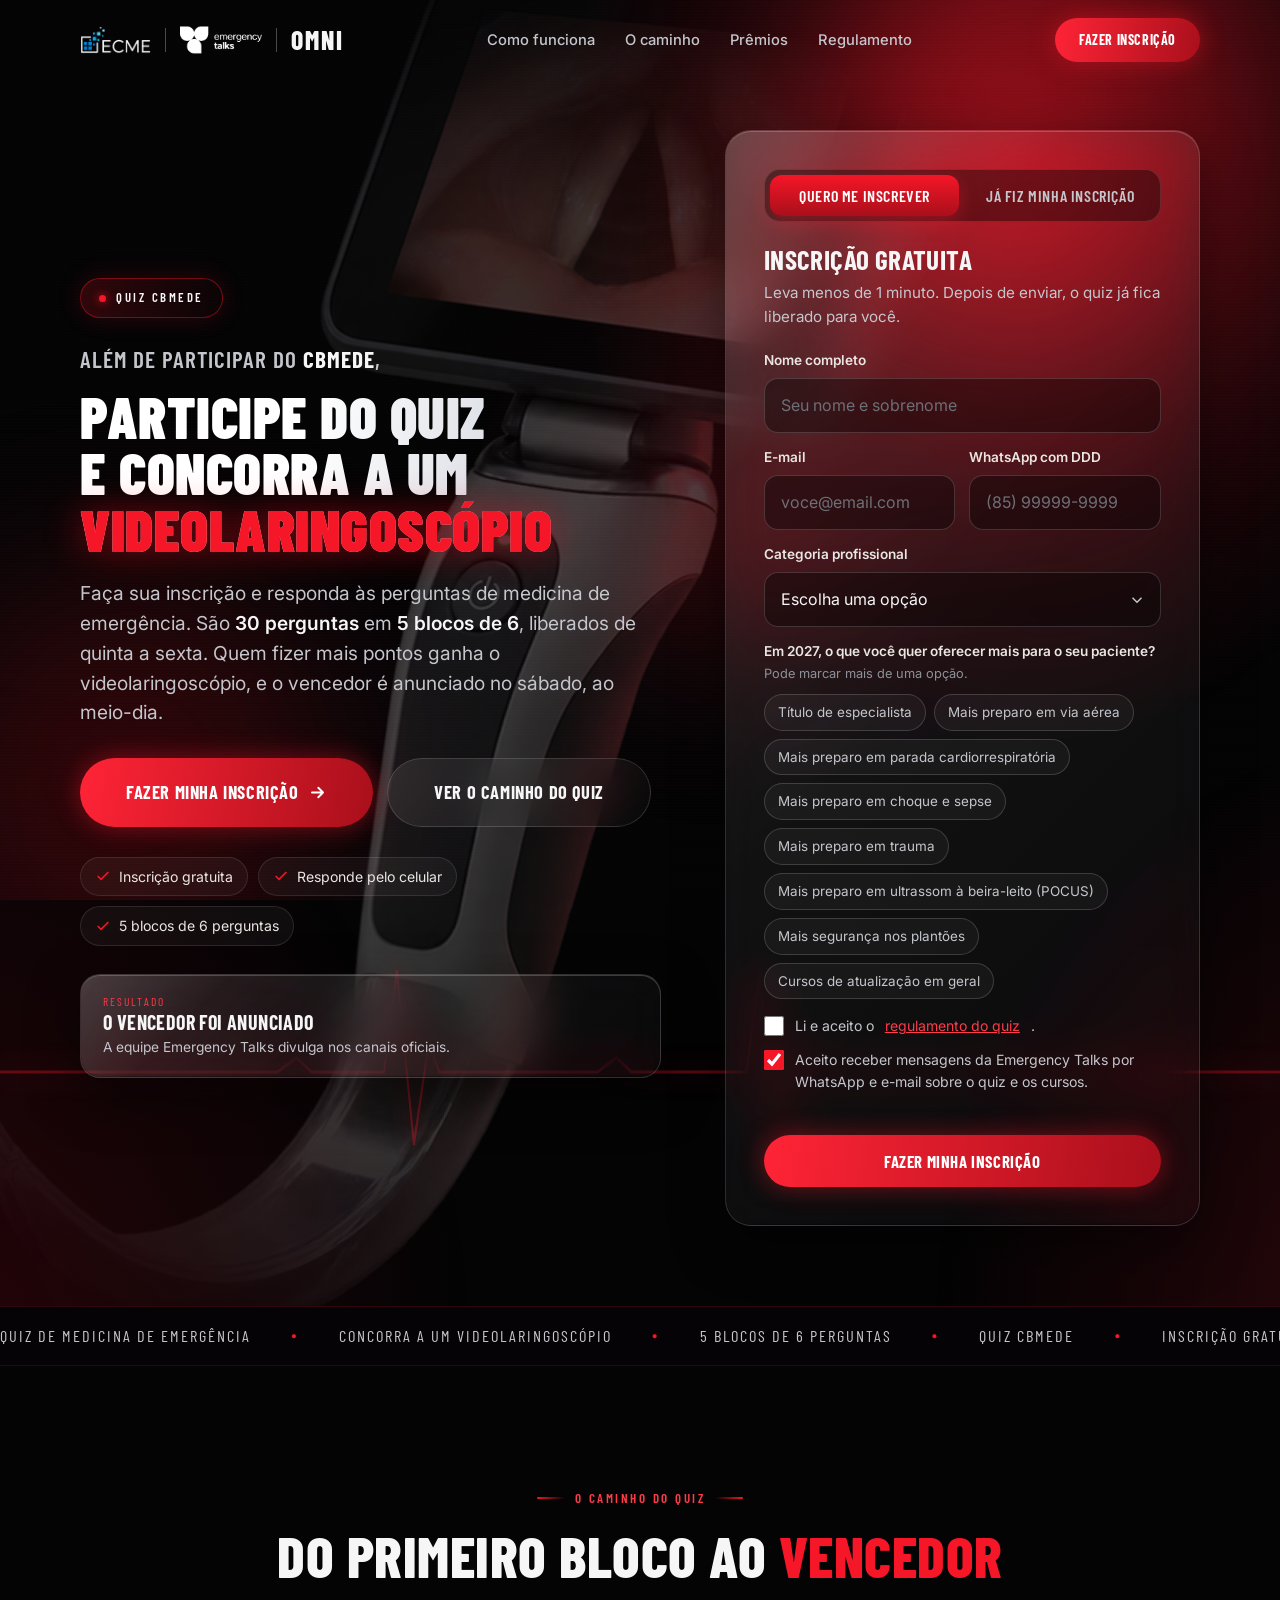
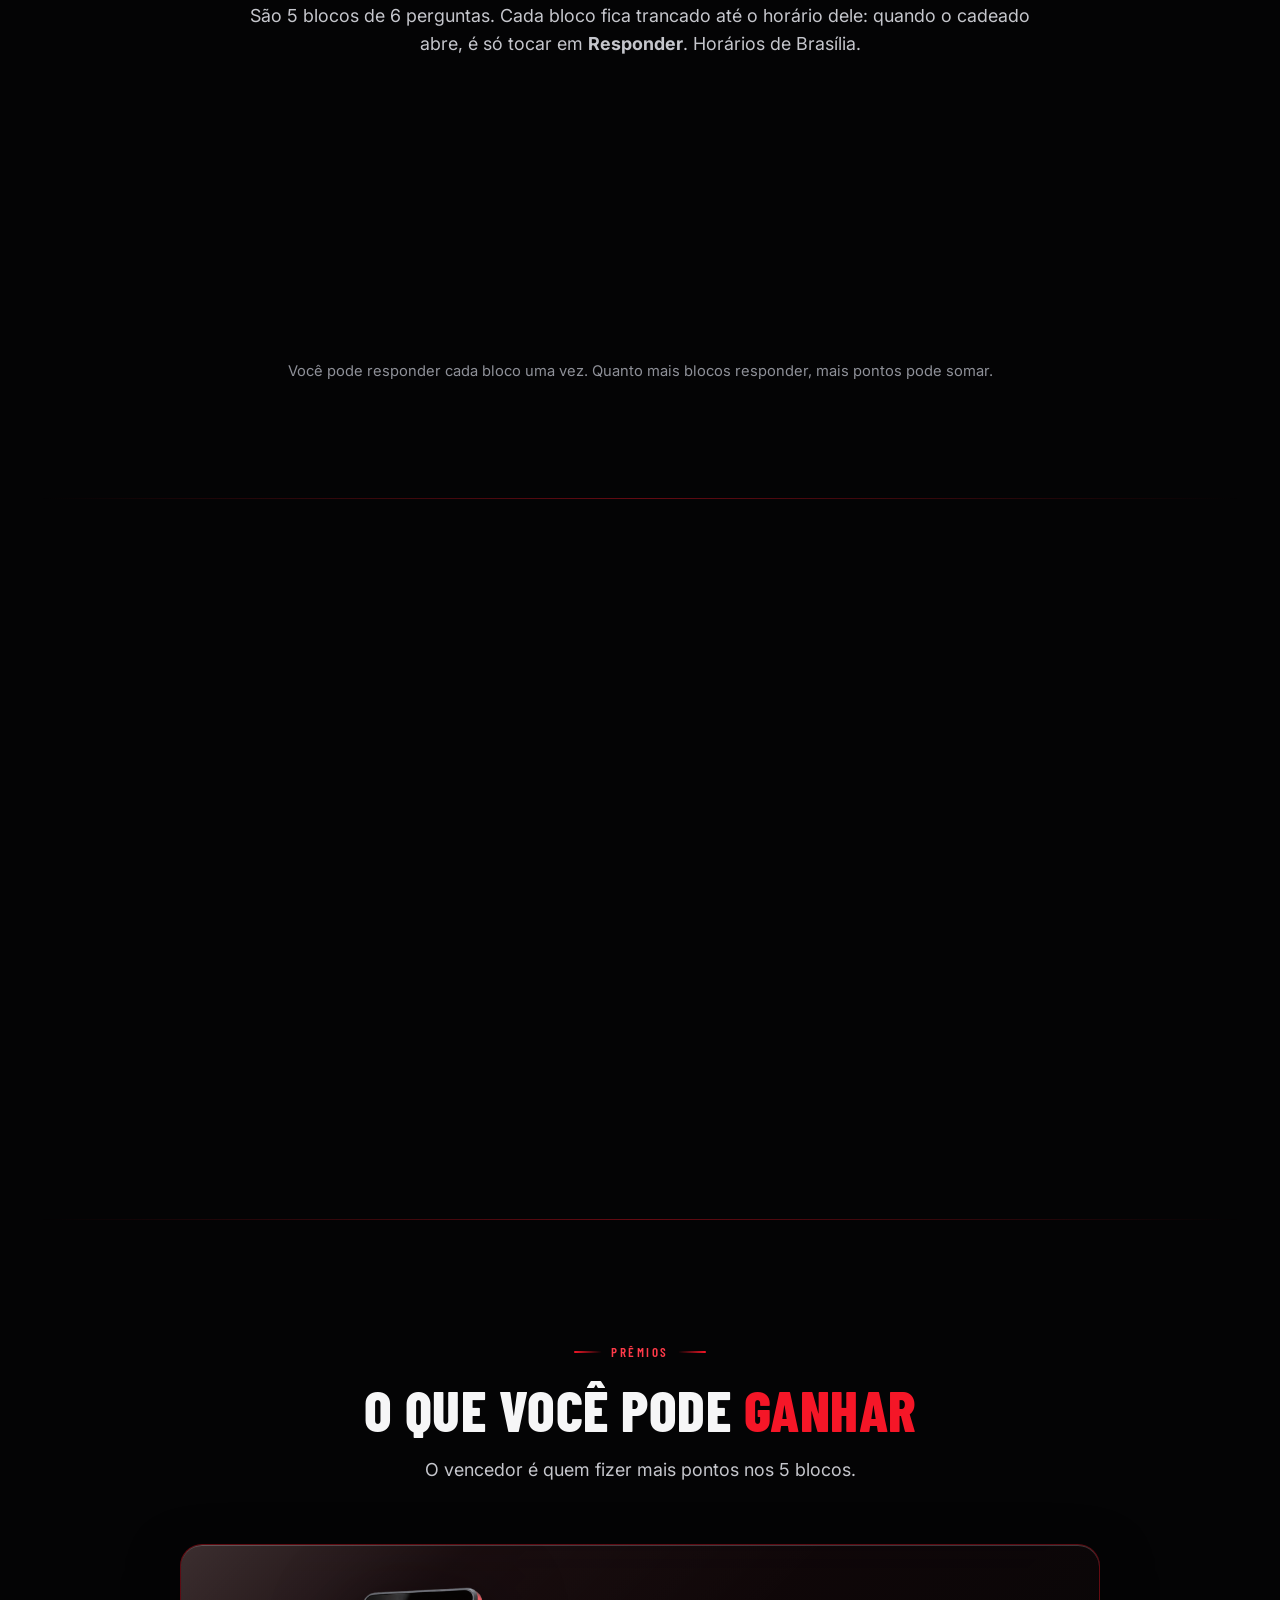
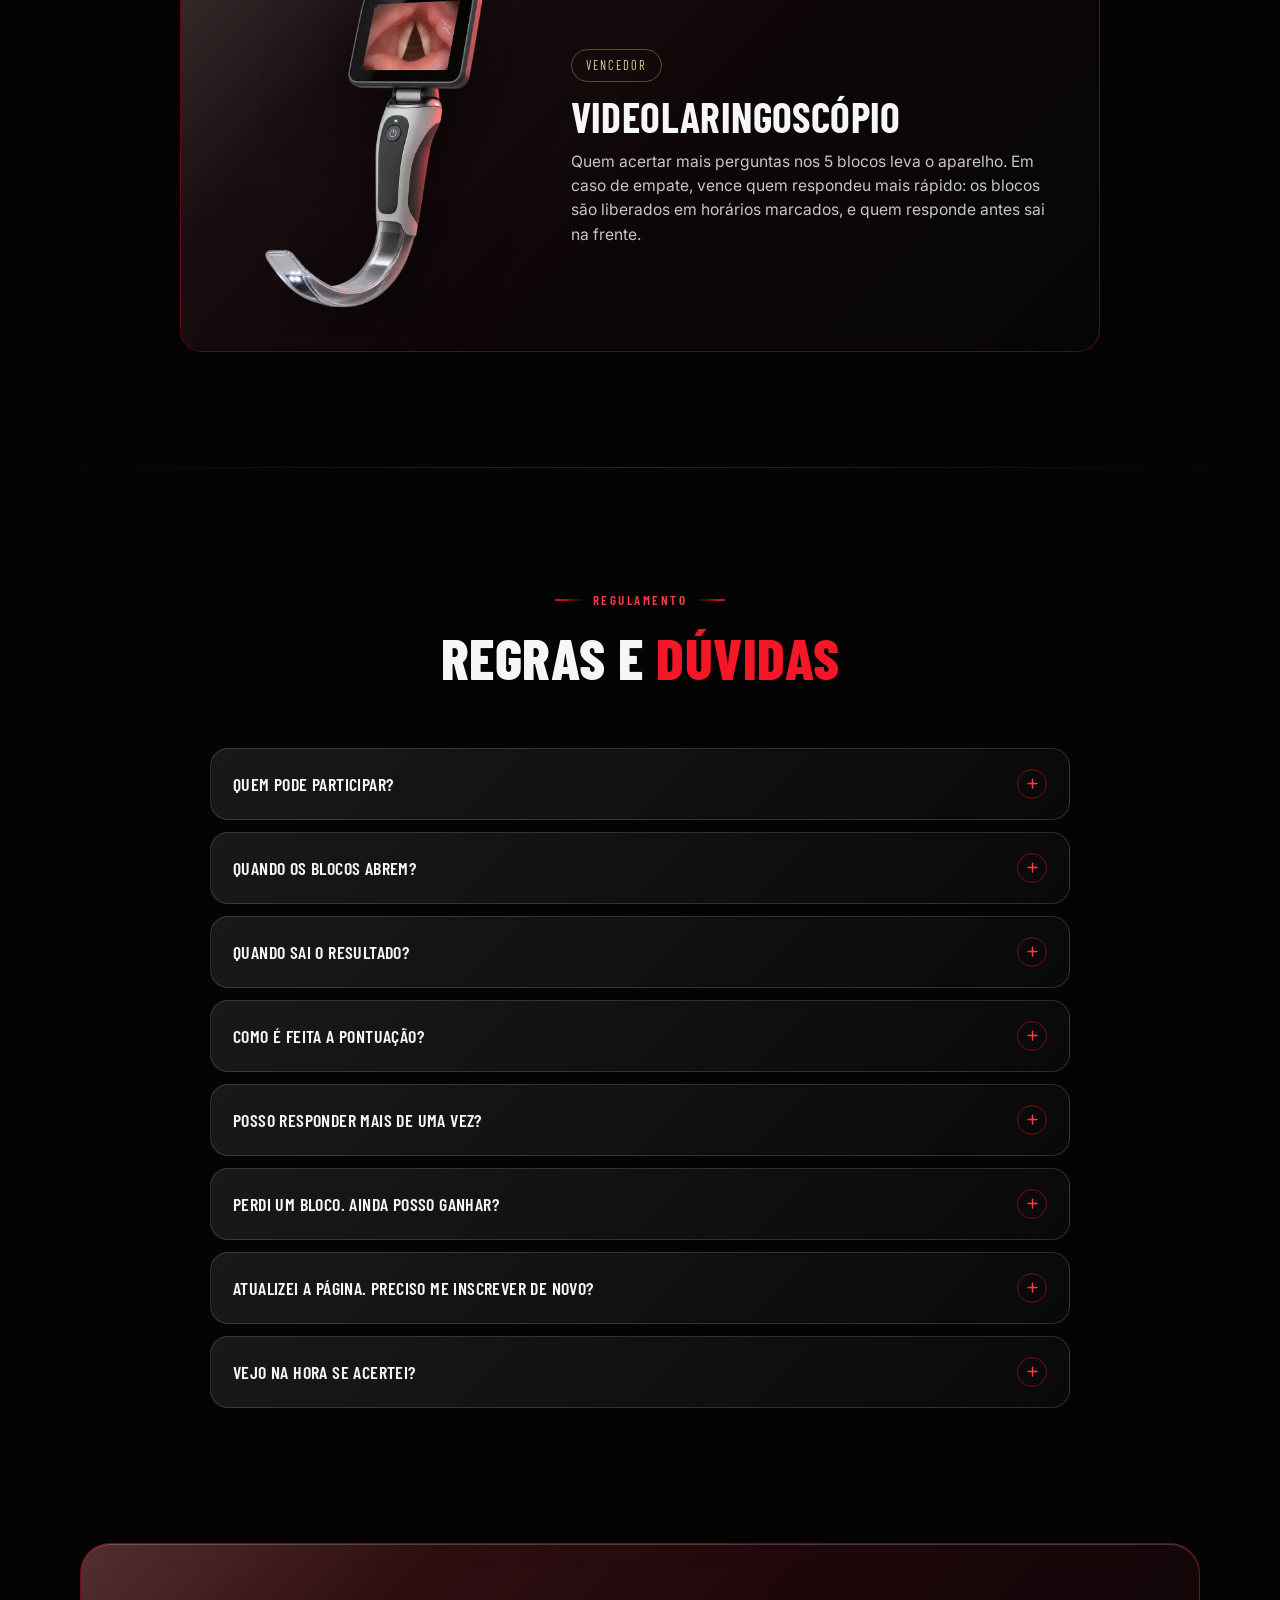
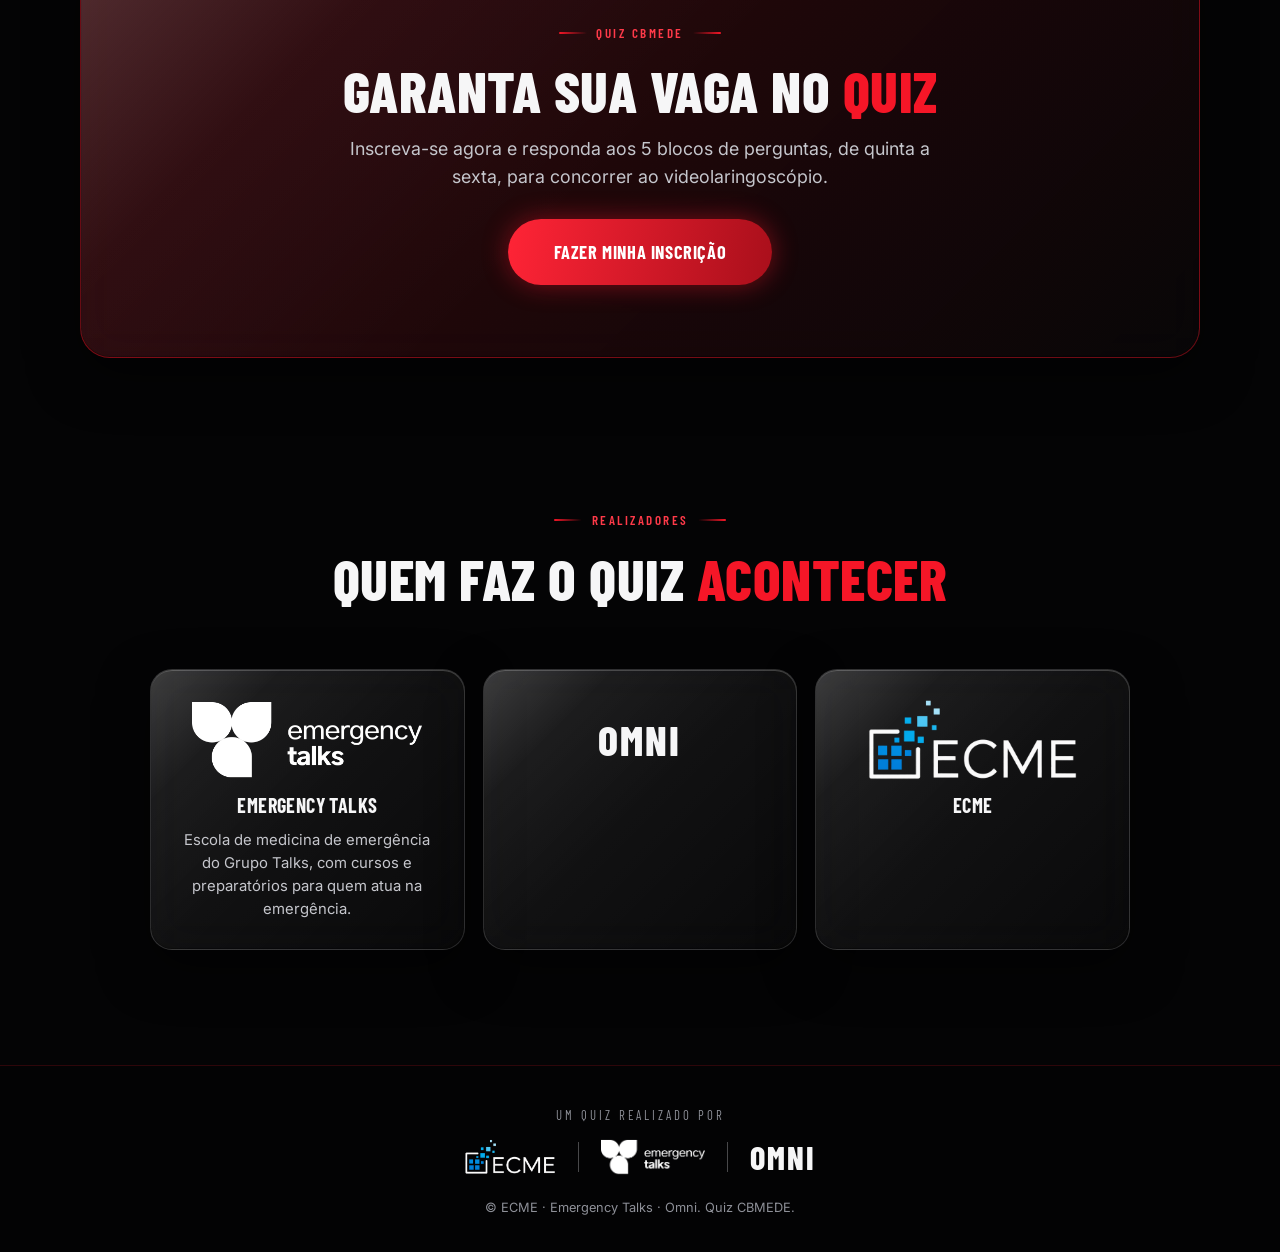
==== commit 7b74f17c: "Páginas separadas de inscrição e quiz, foto do videolaringoscópio, marcas no topo e rodapé, prêmio d" ====
--- a/index.html
+++ b/index.html
@@ -3,464 +3,29 @@
 <head>
 <meta charset="UTF-8" />
 <meta name="viewport" content="width=device-width, initial-scale=1.0" />
-<title>Quiz CBMed | Concorra a um videolaringoscópio · Emergency Talks</title>
-<meta name="description" content="Participe do Quiz CBMed, o quiz de medicina de emergência da Emergency Talks, e concorra a um videolaringoscópio. 30 perguntas em 5 blocos, de quinta a sábado." />
+<title>Quiz CBMEDE | Concorra a um videolaringoscópio · Emergency Talks</title>
+<meta name="description" content="Participe do Quiz CBMEDE, o quiz de medicina de emergência da Emergency Talks, e concorra a um videolaringoscópio. 30 perguntas em 5 blocos, de quinta a sábado." />
 <meta name="robots" content="noindex" />
 <meta name="theme-color" content="#040405" />
-<meta property="og:title" content="Quiz CBMed · Concorra a um videolaringoscópio" />
+<meta property="og:title" content="Quiz CBMEDE · Concorra a um videolaringoscópio" />
 <meta property="og:description" content="Inscreva-se, responda aos 5 blocos de perguntas e concorra a um videolaringoscópio. O vencedor é anunciado no sábado." />
 <link rel="icon" href="data:image/svg+xml,%3Csvg xmlns='http://www.w3.org/2000/svg' viewBox='0 0 32 32'%3E%3Crect width='32' height='32' rx='8' fill='%23040405'/%3E%3Cpath d='M3 17h5l2-7 3 13 3-9 2 3h8' fill='none' stroke='%23F51627' stroke-width='2' stroke-linecap='round' stroke-linejoin='round'/%3E%3C/svg%3E" />
 <link rel="preconnect" href="https://fonts.googleapis.com" />
 <link rel="preconnect" href="https://fonts.gstatic.com" crossorigin />
 <link href="https://fonts.googleapis.com/css2?family=Barlow+Condensed:wght@400;500;600;700;800;900&family=Inter:wght@400;500;600;700&display=swap" rel="stylesheet" />
-<style>
-:root{
-  --black:#040405;--black2:#0a0a0c;--graphite:#16161a;
-  --red:#F51627;--red-dark:#A90F1B;--red-deep:#6F0710;--red-light:#FF3A49;
-  --white:#F6F6F7;--white-warm:#EAE6E2;--gray-light:#C5C6CC;--gray-mid:#8E9098;
-  --gold:#E8C9A0;--green:#3BD67A;
-  --glass-bg:linear-gradient(135deg,rgba(255,255,255,.085),rgba(255,255,255,.022));
-  --glass-bg-red:linear-gradient(135deg,rgba(245,22,39,.14),rgba(245,22,39,.03));
-  --glass-border:rgba(255,255,255,.14);
-  --glass-blur:blur(22px) saturate(150%);
-  --glass-shadow:0 18px 50px rgba(0,0,0,.5),inset 0 1px 0 rgba(255,255,255,.2),inset 0 -1px 1px rgba(0,0,0,.35);
-  --font-head:'Barlow Condensed',-apple-system,BlinkMacSystemFont,sans-serif;
-  --font-body:'Inter',-apple-system,BlinkMacSystemFont,'Segoe UI',Helvetica,Arial,sans-serif;
-  --maxw:1200px;--radius:22px;--glow:0 0 26px rgba(245,22,39,.45);--ease:cubic-bezier(.22,.61,.36,1);
-}
-*{margin:0;padding:0;box-sizing:border-box}
-html{scroll-behavior:smooth;scroll-padding-top:90px;-webkit-text-size-adjust:100%}
-body{font-family:var(--font-body);background:var(--black);color:var(--white-warm);line-height:1.55;overflow-x:hidden;-webkit-font-smoothing:antialiased}
-body.no-scroll{overflow:hidden}
-img{max-width:100%;display:block}
-a{color:inherit;text-decoration:none}
-ul{list-style:none}
-button{font-family:inherit;cursor:pointer;border:none;background:none;color:inherit}
-[hidden]{display:none!important}
-::selection{background:var(--red);color:#fff}
-
-h1,h2,h3,.eyebrow{font-family:var(--font-head);text-transform:uppercase}
-h1{font-weight:900;line-height:.98;letter-spacing:.5px;color:var(--white)}
-h2{font-weight:800;font-size:clamp(2.1rem,4.8vw,3.6rem);line-height:1.04;letter-spacing:.5px;color:var(--white)}
-h2 .accent{color:var(--red)}
-h3{font-weight:700;font-size:clamp(1.25rem,2.4vw,1.6rem);line-height:1.15;letter-spacing:.4px;color:var(--white)}
-p{font-size:clamp(1rem,1.15vw,1.1rem)}
-.lead{font-size:clamp(1.05rem,1.4vw,1.25rem);color:var(--gray-light)}
-.eyebrow{display:inline-flex;align-items:center;gap:.6rem;font-weight:600;font-size:.82rem;letter-spacing:2.5px;color:var(--red-light)}
-.eyebrow::before{content:"";width:28px;height:2px;background:linear-gradient(90deg,var(--red),transparent);border-radius:2px}
-.eyebrow.center::after{content:"";width:28px;height:2px;background:linear-gradient(270deg,var(--red),transparent);border-radius:2px}
-.container{width:100%;max-width:var(--maxw);margin:0 auto;padding:0 clamp(16px,5vw,40px)}
-section{position:relative;padding:clamp(72px,9vw,120px) 0;z-index:1}
-.section-head{max-width:780px;margin-bottom:clamp(40px,5vw,60px)}
-.section-head.center{margin-left:auto;margin-right:auto;text-align:center}
-.section-head .eyebrow{margin-bottom:18px}
-.section-head h2{margin-bottom:16px}
-.divider{height:1px;border:0;background:linear-gradient(90deg,transparent,rgba(245,22,39,.4),transparent);max-width:var(--maxw);margin:0 auto;position:relative;z-index:1}
-
-/* ===== vidro ===== */
-.glass{position:relative;background:var(--glass-bg);backdrop-filter:var(--glass-blur);-webkit-backdrop-filter:var(--glass-blur);border:1px solid var(--glass-border);border-radius:var(--radius);box-shadow:var(--glass-shadow);overflow:hidden}
-.glass::before{content:"";position:absolute;inset:0;border-radius:inherit;pointer-events:none;background:linear-gradient(135deg,rgba(255,255,255,.2) 0%,rgba(255,255,255,.04) 22%,transparent 50%);opacity:.8}
-.glass>*{position:relative;z-index:1}
-.glass-red{background:var(--glass-bg-red);border-color:rgba(245,22,39,.34)}
-
-/* ===== botões ===== */
-.btn{display:inline-flex;align-items:center;justify-content:center;gap:.6rem;font-family:var(--font-head);font-weight:700;text-transform:uppercase;letter-spacing:.6px;font-size:1.05rem;padding:16px 34px;border-radius:999px;transition:transform .25s var(--ease),box-shadow .3s var(--ease),background .3s var(--ease),opacity .2s;white-space:nowrap;position:relative;overflow:hidden;text-align:center}
-.btn svg{width:19px;height:19px;flex-shrink:0}
-.btn-primary{color:#fff;background:linear-gradient(100deg,#FF2436 0%,#A90F1B 100%);box-shadow:var(--glow);animation:pulseGlow 2.8s ease-in-out infinite}
-.btn-primary::after{content:"";position:absolute;inset:0;background:linear-gradient(120deg,transparent 30%,rgba(255,255,255,.28) 50%,transparent 70%);transform:translateX(-120%);transition:transform .7s var(--ease)}
-.btn-primary:hover{background:linear-gradient(100deg,#FF3A49 0%,#F51627 100%);transform:translateY(-2px);box-shadow:0 0 38px rgba(245,22,39,.65)}
-.btn-primary:hover::after{transform:translateX(120%)}
-.btn-primary:disabled{opacity:.45;animation:none;box-shadow:none;transform:none;cursor:not-allowed}
-@keyframes pulseGlow{0%,100%{box-shadow:0 0 16px rgba(245,22,39,.35)}50%{box-shadow:0 0 32px rgba(245,22,39,.62)}}
-.btn-glass{color:var(--white);background:var(--glass-bg);backdrop-filter:var(--glass-blur);-webkit-backdrop-filter:var(--glass-blur);border:1px solid var(--glass-border)}
-.btn-glass:hover{background:linear-gradient(135deg,rgba(255,255,255,.16),rgba(255,255,255,.05));transform:translateY(-2px)}
-.btn-sm{padding:11px 22px;font-size:.92rem;animation:none}
-.btn-lg{padding:19px 46px;font-size:1.15rem}
-.btn-block{width:100%;white-space:normal}
-
-/* ===== fundo animado ===== */
-.bg-fx{position:fixed;inset:0;pointer-events:none;z-index:0;overflow:hidden}
-.blob{position:absolute;border-radius:50%;filter:blur(70px);opacity:.55;mix-blend-mode:screen;will-change:transform}
-.blob.b1{width:46vw;height:46vw;top:-12%;right:-8%;background:radial-gradient(circle at 35% 35%,rgba(245,22,39,.9),rgba(169,15,27,.25) 55%,transparent 72%);animation:drift1 22s ease-in-out infinite}
-.blob.b2{width:40vw;height:40vw;bottom:-14%;left:-10%;background:radial-gradient(circle,rgba(111,7,16,.85),rgba(245,22,39,.18) 55%,transparent 72%);animation:drift2 27s ease-in-out infinite}
-.blob.b3{width:30vw;height:30vw;top:38%;left:42%;background:radial-gradient(circle,rgba(245,22,39,.45),transparent 68%);animation:drift3 19s ease-in-out infinite}
-@keyframes drift1{0%,100%{transform:translate(0,0) scale(1)}50%{transform:translate(-7vw,6vh) scale(1.18)}}
-@keyframes drift2{0%,100%{transform:translate(0,0) scale(1)}50%{transform:translate(6vw,-5vh) scale(1.22)}}
-@keyframes drift3{0%,100%{transform:translate(0,0) scale(1)}33%{transform:translate(5vw,4vh) scale(1.1)}66%{transform:translate(-4vw,-6vh) scale(.92)}}
-.bg-grain{position:absolute;inset:0;opacity:.5;background:repeating-linear-gradient(0deg,rgba(255,255,255,.015) 0 1px,transparent 1px 3px);mix-blend-mode:overlay}
-
-/* ===== header ===== */
-.header{position:fixed;top:0;left:0;right:0;z-index:100;transition:background .35s,padding .35s,border-color .35s;border-bottom:1px solid transparent;padding:18px 0}
-.header.scrolled{background:rgba(4,4,5,.62);backdrop-filter:blur(16px) saturate(150%);-webkit-backdrop-filter:blur(16px) saturate(150%);border-bottom-color:rgba(245,22,39,.2);padding:12px 0}
-.nav{display:flex;align-items:center;justify-content:space-between;gap:20px}
-.logo img{height:34px;width:auto}
-.nav-links{display:flex;align-items:center;gap:30px}
-.nav-links a{font-size:.92rem;font-weight:500;color:var(--gray-light);transition:color .25s;position:relative}
-.nav-links a::after{content:"";position:absolute;left:0;bottom:-6px;width:0;height:2px;background:var(--red);transition:width .25s;border-radius:2px}
-.nav-links a:hover{color:var(--white)}
-.nav-links a:hover::after{width:100%}
-.nav-cta .btn{padding:11px 24px;font-size:.88rem;animation:none}
-.hamburger{display:none;width:44px;height:44px;border-radius:12px;border:1px solid rgba(245,22,39,.35);align-items:center;justify-content:center}
-.hamburger svg{width:24px;height:24px}
-.mobile-menu{position:fixed;inset:0;z-index:150;background:rgba(4,4,5,.94);backdrop-filter:blur(16px);display:flex;flex-direction:column;justify-content:center;align-items:center;gap:6px;opacity:0;visibility:hidden;transition:opacity .35s,visibility .35s}
-.mobile-menu.open{opacity:1;visibility:visible}
-.mobile-menu a{font-family:var(--font-head);text-transform:uppercase;font-size:1.6rem;letter-spacing:1px;color:var(--white);padding:10px 0}
-.mobile-menu .btn{margin-top:22px;animation:none;font-size:1.05rem}
-.mm-close{position:absolute;top:20px;right:20px;width:44px;height:44px;border-radius:50%;border:1px solid rgba(245,22,39,.4);display:flex;align-items:center;justify-content:center}
-
-/* ===== hero ===== */
-.hero{min-height:100svh;display:flex;align-items:center;padding-top:130px;padding-bottom:80px;overflow:hidden}
-.hero-fx{position:absolute;inset:0;z-index:0;pointer-events:none;overflow:hidden}
-.hero-aurora{position:absolute;inset:-25%;background:radial-gradient(40% 50% at 70% 25%,rgba(245,22,39,.3),transparent 60%),radial-gradient(44% 56% at 14% 86%,rgba(111,7,16,.32),transparent 62%),radial-gradient(40% 50% at 90% 85%,rgba(169,15,27,.24),transparent 62%);animation:auroraPulse 8s ease-in-out infinite}
-@keyframes auroraPulse{0%,100%{opacity:.7;transform:scale(1)}50%{opacity:1;transform:scale(1.06)}}
-.hero-scan{position:absolute;top:0;bottom:0;left:-40%;width:40%;background:linear-gradient(90deg,transparent,rgba(245,22,39,.08),transparent);animation:scanX 7.5s ease-in-out infinite}
-@keyframes scanX{0%{left:-40%}100%{left:110%}}
-.hero-ecg{position:absolute;left:0;right:0;top:70%;height:22%;opacity:.35;animation:auroraPulse 3.2s ease-in-out infinite}
-.hero-ecg svg{width:100%;height:100%}
-.hero-ecg path{fill:none;stroke:var(--red);stroke-width:2;stroke-linecap:round;stroke-linejoin:round;filter:drop-shadow(0 0 10px rgba(245,22,39,.85))}
-.hero-grid{position:relative;z-index:2;display:grid;grid-template-columns:minmax(0,1.1fr) minmax(0,.9fr);gap:clamp(30px,5vw,70px);align-items:center}
-.hero-kicker{display:inline-flex;align-items:center;gap:10px;font-family:var(--font-head);text-transform:uppercase;letter-spacing:2.5px;font-size:.8rem;font-weight:600;color:var(--white);padding:9px 18px;border-radius:999px;background:linear-gradient(90deg,rgba(245,22,39,.18),rgba(245,22,39,.03));border:1px solid rgba(245,22,39,.42);margin-bottom:24px;box-shadow:0 0 24px rgba(245,22,39,.18)}
-.hero-kicker i{width:7px;height:7px;border-radius:50%;background:var(--red);box-shadow:0 0 10px var(--red);animation:blink 1.4s ease-in-out infinite;flex-shrink:0}
-@keyframes blink{0%,100%{opacity:1}50%{opacity:.2}}
-.hero-pre{font-family:var(--font-head);text-transform:uppercase;font-weight:600;letter-spacing:1px;font-size:clamp(1.1rem,1.9vw,1.45rem);color:var(--gray-light);margin-bottom:10px}
-.hero-pre b{color:var(--white);font-weight:700}
-.hero h1{font-size:clamp(2.1rem,4.5vw,4.1rem);margin-bottom:22px;text-wrap:balance;background:linear-gradient(100deg,#fff 18%,#c7ccd6 42%,#fff 64%,#fff 100%);background-size:220% auto;-webkit-background-clip:text;background-clip:text;-webkit-text-fill-color:transparent;color:transparent;animation:sheen 7s linear infinite}
-.hero h1 .accent{-webkit-text-fill-color:var(--red);color:var(--red);text-shadow:0 0 36px rgba(245,22,39,.55);display:inline-block}
-@keyframes sheen{to{background-position:-220% center}}
-.hero-sub{font-size:clamp(1.05rem,1.5vw,1.28rem);color:var(--gray-light);max-width:600px;margin-bottom:30px}
-.hero-sub b{color:var(--white);font-weight:600}
-.hero-cta{display:flex;flex-wrap:wrap;gap:14px;margin-bottom:30px}
-.hero-facts{display:flex;flex-wrap:wrap;gap:10px}
-.hero-facts span{display:inline-flex;align-items:center;gap:8px;font-size:.88rem;color:var(--white-warm);padding:8px 14px;border-radius:999px;background:rgba(255,255,255,.04);border:1px solid rgba(255,255,255,.1)}
-.hero-facts svg{width:16px;height:16px;color:var(--red)}
-
-/* status do bloco (topo) */
-.hero-status{margin-top:28px;display:flex;align-items:center;justify-content:space-between;gap:18px;padding:18px 22px;border-radius:20px;max-width:600px;flex-wrap:wrap}
-.hero-status small{display:block;font-family:var(--font-head);text-transform:uppercase;letter-spacing:2px;font-size:.72rem;color:var(--red-light)}
-.hero-status b{display:block;font-family:var(--font-head);text-transform:uppercase;font-size:1.25rem;color:var(--white);letter-spacing:.4px;line-height:1.15}
-.hero-status span{font-size:.86rem;color:var(--gray-light)}
-.hero-status.is-live{justify-content:flex-start}
-.hero-status.is-live>div{flex:1;min-width:180px}
-.hst-dot{width:12px;height:12px;border-radius:50%;background:var(--red);box-shadow:0 0 0 0 rgba(245,22,39,.6);animation:ping 1.8s ease-out infinite;flex-shrink:0}
-@keyframes ping{0%{box-shadow:0 0 0 0 rgba(245,22,39,.5)}70%,100%{box-shadow:0 0 0 14px rgba(245,22,39,0)}}
-.cd{display:flex;gap:8px}
-.cd div{min-width:54px;text-align:center;padding:8px 6px;border-radius:12px;background:rgba(0,0,0,.35);border:1px solid rgba(245,22,39,.25)}
-.cd b{font-size:1.5rem;color:var(--red);font-weight:800;line-height:1}
-.cd span{display:block;font-size:.62rem;text-transform:uppercase;letter-spacing:1px;color:var(--gray-mid);margin-top:3px}
-
-/* card do prêmio (topo) */
-.hero-form{position:relative;max-width:520px;margin:0 auto;width:100%;scroll-margin-top:90px}
-.prize-stage{position:relative;max-width:460px;margin:0 auto;width:100%}
-.prize-card{padding:28px 26px 26px;border-radius:28px;text-align:center;background:linear-gradient(160deg,rgba(28,8,10,.75),rgba(8,8,10,.6));border-color:rgba(245,22,39,.3)}
-.prize-card .pc-glow{position:absolute;inset:0;background:radial-gradient(circle at 50% 38%,rgba(245,22,39,.32),transparent 58%);pointer-events:none}
-.prize-card .pc-tag{display:inline-flex;align-items:center;gap:8px;font-family:var(--font-head);text-transform:uppercase;letter-spacing:2px;font-size:.78rem;color:var(--gold);border:1px solid rgba(232,201,160,.35);border-radius:999px;padding:7px 15px;margin-bottom:10px}
-.prize-card .pc-tag svg{width:15px;height:15px}
-.vl-svg{width:100%;height:auto;max-height:330px;margin:4px auto 6px;filter:drop-shadow(0 20px 40px rgba(0,0,0,.6))}
-.vl-svg .scr-glow{animation:auroraPulse 3s ease-in-out infinite;transform-origin:center}
-.prize-card h3{font-size:clamp(1.6rem,3vw,2.1rem);line-height:1}
-.prize-card h3 b{color:var(--red)}
-.prize-card p{font-size:.92rem;color:var(--gray-light);margin-top:8px}
-.float-chip{position:absolute;z-index:20;display:flex;align-items:center;gap:10px;padding:12px 16px;border-radius:16px;background:var(--glass-bg);backdrop-filter:var(--glass-blur);-webkit-backdrop-filter:var(--glass-blur);border:1px solid var(--glass-border);box-shadow:0 14px 40px rgba(0,0,0,.5)}
-.float-chip .fc-ic{width:36px;height:36px;border-radius:11px;display:flex;align-items:center;justify-content:center;background:linear-gradient(180deg,rgba(245,22,39,.9),rgba(169,15,27,.9));flex-shrink:0}
-.float-chip .fc-ic svg{width:19px;height:19px;color:#fff}
-.float-chip b{font-family:var(--font-head);font-size:1.35rem;line-height:.9;color:var(--white);display:block}
-.float-chip span{font-size:.66rem;letter-spacing:.5px;color:var(--gray-light);text-transform:uppercase}
-.float-chip.fc1{top:-18px;left:-30px;animation:floaty 5.5s ease-in-out infinite}
-.float-chip.fc2{top:46%;right:-30px;animation:floaty 5.5s ease-in-out infinite .9s}
-@keyframes floaty{0%,100%{transform:translateY(0)}50%{transform:translateY(-10px)}}
-
-/* ===== marquee ===== */
-.marquee{position:relative;z-index:1;border-top:1px solid rgba(245,22,39,.18);border-bottom:1px solid rgba(245,22,39,.18);padding:16px 0;overflow:hidden;white-space:nowrap;background:rgba(8,4,5,.4)}
-.marquee-track{display:inline-flex;gap:40px;animation:marquee 30s linear infinite}
-.marquee-track span{font-family:var(--font-head);text-transform:uppercase;letter-spacing:2px;font-size:1.02rem;color:var(--gray-light);display:inline-flex;align-items:center;gap:40px}
-.marquee-track span::after{content:"●";color:var(--red);font-size:.6rem}
-@keyframes marquee{from{transform:translateX(0)}to{transform:translateX(-50%)}}
-
-/* ===== como funciona ===== */
-.steps{display:grid;grid-template-columns:repeat(4,1fr);gap:20px;counter-reset:passo}
-.step{padding:30px 26px;transition:transform .35s var(--ease),border-color .35s}
-.step:hover{transform:translateY(-6px);border-color:rgba(245,22,39,.4)}
-.step .s-n{font-family:var(--font-head);font-weight:900;font-size:3.2rem;line-height:1;color:transparent;-webkit-text-stroke:1.5px rgba(245,22,39,.7);margin-bottom:14px}
-.step .s-ic{position:absolute;top:28px;right:24px;width:46px;height:46px;border-radius:14px;display:flex;align-items:center;justify-content:center;background:linear-gradient(180deg,rgba(245,22,39,.2),rgba(111,7,16,.18));border:1px solid rgba(245,22,39,.42)}
-.step .s-ic svg{width:23px;height:23px;color:var(--red)}
-.step h3{font-size:1.3rem;margin-bottom:8px}
-.step p{font-size:.95rem;color:var(--gray-light)}
-
-.ag-nota{margin-top:26px;font-size:.92rem;color:var(--gray-mid);text-align:center}
-
-/* ===== inscrição ===== */
-.insc-grid{display:grid;grid-template-columns:.95fr 1.05fr;gap:clamp(28px,5vw,64px);align-items:start}
-.insc-info .lead{margin-bottom:26px}
-.check-list{display:flex;flex-direction:column;gap:14px}
-.check-list li{display:flex;gap:13px;align-items:flex-start;color:var(--white-warm)}
-.check-list .ck{flex-shrink:0;width:26px;height:26px;border-radius:8px;display:flex;align-items:center;justify-content:center;background:rgba(245,22,39,.14);border:1px solid rgba(245,22,39,.4);margin-top:1px}
-.check-list .ck svg{width:15px;height:15px;color:var(--red-light)}
-.form-card{padding:clamp(24px,3.4vw,38px);border-radius:26px}
-.form-card h3{font-size:1.7rem;margin-bottom:6px}
-.form-card .fc-sub{font-size:.95rem;color:var(--gray-light);margin-bottom:22px}
-.f-row{display:grid;grid-template-columns:1fr 1fr;gap:14px}
-.f-field{display:flex;flex-direction:column;gap:7px;margin-bottom:14px}
-.f-field label{font-size:.85rem;font-weight:600;color:var(--white-warm)}
-.f-field input,.f-field select{width:100%;font:inherit;font-size:1rem;color:var(--white);background:rgba(0,0,0,.38);border:1px solid rgba(255,255,255,.16);border-radius:14px;padding:14px 16px;outline:none;transition:border-color .2s,box-shadow .2s;-webkit-appearance:none;appearance:none}
-.f-field select{background-image:url("data:image/svg+xml,%3Csvg xmlns='http://www.w3.org/2000/svg' viewBox='0 0 24 24' fill='none' stroke='%23C5C6CC' stroke-width='2'%3E%3Cpolyline points='6 9 12 15 18 9'/%3E%3C/svg%3E");background-repeat:no-repeat;background-position:right 14px center;background-size:18px;padding-right:42px}
-.f-field select option{background:#111;color:#fff}
-.f-field input::placeholder{color:#6d6f77}
-.f-field input:focus,.f-field select:focus{border-color:var(--red);box-shadow:0 0 0 3px rgba(245,22,39,.2)}
-.f-check{display:flex;gap:11px;align-items:flex-start;font-size:.88rem;color:var(--gray-light);margin-bottom:12px;cursor:pointer}
-.f-check input{width:20px;height:20px;accent-color:var(--red);flex-shrink:0;margin-top:1px}
-.f-check a{color:var(--red-light);text-decoration:underline}
-.f-msg{min-height:1.4em;font-size:.9rem;margin:6px 0 10px}
-.f-msg.erro{color:#ff6b77}
-.f-alt{margin-top:16px;text-align:center;font-size:.9rem;color:var(--gray-light)}
-.f-alt a{color:var(--white);text-decoration:underline;text-underline-offset:3px}
-/* painel do inscrito */
-.pi-head{display:flex;gap:16px;align-items:center;margin-bottom:16px}
-.pi-ok{width:52px;height:52px;border-radius:50%;display:flex;align-items:center;justify-content:center;background:rgba(59,214,122,.14);border:1px solid rgba(59,214,122,.5);flex-shrink:0}
-.pi-ok svg{width:24px;height:24px;color:var(--green)}
-.pi-head small{font-family:var(--font-head);text-transform:uppercase;letter-spacing:2px;font-size:.74rem;color:var(--green)}
-.pi-head h3{font-size:1.7rem;margin:0}
-.pi-head span{font-size:.88rem;color:var(--gray-mid);word-break:break-all}
-.pi-sub{font-size:.95rem;color:var(--gray-light);margin-bottom:18px}
-.pi-sub b{color:var(--white)}
-.pi-box{padding:20px;border-radius:18px;background:rgba(0,0,0,.3);border:1px solid rgba(255,255,255,.1);display:flex;flex-direction:column;gap:4px}
-.pi-box.pi-live{border-color:rgba(245,22,39,.5);background:linear-gradient(135deg,rgba(245,22,39,.14),rgba(0,0,0,.3))}
-.pi-box small{font-family:var(--font-head);text-transform:uppercase;letter-spacing:2px;font-size:.72rem;color:var(--red-light)}
-.pi-box b{font-family:var(--font-head);text-transform:uppercase;font-size:1.3rem;color:var(--white);letter-spacing:.4px}
-.pi-box span{font-size:.9rem;color:var(--gray-light);margin-bottom:12px}
-.pi-sair{margin-top:16px;font-size:.84rem;color:var(--gray-mid);text-decoration:underline;text-underline-offset:3px}
-
-/* ===== prêmios ===== */
-.pz-grid{display:grid;grid-template-columns:1.25fr 1fr;gap:22px;align-items:stretch}
-.pz-main{display:grid;grid-template-columns:.9fr 1.1fr;gap:10px;align-items:center;padding:clamp(26px,3.6vw,40px);border-color:rgba(245,22,39,.35);background:linear-gradient(135deg,rgba(28,8,10,.8),rgba(8,8,10,.6))}
-.pz-main .vl-svg{max-height:260px}
-.pz-pos{display:inline-block;font-family:var(--font-head);text-transform:uppercase;letter-spacing:2px;font-size:.78rem;color:var(--gold);border:1px solid rgba(232,201,160,.35);border-radius:999px;padding:6px 14px;margin-bottom:14px}
-.pz-main h3{font-size:clamp(1.9rem,3.4vw,2.6rem);line-height:1;margin-bottom:12px}
-.pz-main p,.pz-item p{color:var(--gray-light);font-size:.98rem}
-.pz-side{display:flex;flex-direction:column;gap:22px}
-.pz-item{padding:28px 26px;flex:1}
-.pz-item h3{margin-bottom:8px}
-
-/* ===== regulamento (FAQ) ===== */
-.faq-list{max-width:860px;margin:0 auto;display:flex;flex-direction:column;gap:12px}
-.faq-item{border-radius:18px;background:var(--glass-bg);border:1px solid var(--glass-border);overflow:hidden;transition:border-color .3s}
-.faq-item.open{border-color:rgba(245,22,39,.45)}
-.faq-q{width:100%;display:flex;justify-content:space-between;align-items:center;gap:18px;padding:20px 22px;text-align:left;font-family:var(--font-head);text-transform:uppercase;letter-spacing:.4px;font-size:1.12rem;font-weight:600;color:var(--white)}
-.faq-q .pm{width:30px;height:30px;border-radius:50%;border:1px solid rgba(245,22,39,.45);display:flex;align-items:center;justify-content:center;flex-shrink:0;transition:transform .3s,background .3s}
-.faq-q .pm svg{width:15px;height:15px;color:var(--red-light)}
-.faq-item.open .pm{transform:rotate(45deg);background:rgba(245,22,39,.18)}
-.faq-a{display:grid;grid-template-rows:0fr;transition:grid-template-rows .35s var(--ease)}
-.faq-item.open .faq-a{grid-template-rows:1fr}
-.faq-a>div{overflow:hidden}
-.faq-a p{padding:0 22px 20px;color:var(--gray-light);font-size:.98rem}
-
-/* ===== CTA final + rodapé ===== */
-.cta-box{text-align:center;padding:clamp(40px,6vw,72px) clamp(22px,5vw,60px);border-radius:30px;background:linear-gradient(135deg,rgba(245,22,39,.2),rgba(10,8,9,.7));border-color:rgba(245,22,39,.4)}
-.cta-box h2{margin-bottom:14px}
-.cta-box .lead{max-width:620px;margin:0 auto 28px}
-.cta-box .hero-cta{justify-content:center;margin-bottom:0}
-footer{position:relative;z-index:1;border-top:1px solid rgba(245,22,39,.18);padding:40px 0 34px;background:rgba(4,4,5,.7)}
-.foot{display:flex;justify-content:space-between;align-items:center;gap:24px;flex-wrap:wrap}
-.foot img{height:30px;width:auto}
-.foot-links{display:flex;gap:22px;flex-wrap:wrap;font-size:.9rem;color:var(--gray-light)}
-.foot-links a:hover{color:var(--white)}
-.foot-copy{margin-top:22px;font-size:.8rem;color:var(--gray-mid)}
-
-/* ===== modal do quiz ===== */
-.qz-modal{position:fixed;inset:0;z-index:200;display:flex;align-items:center;justify-content:center;padding:16px;background:rgba(2,2,3,.78);backdrop-filter:blur(10px);-webkit-backdrop-filter:blur(10px);opacity:0;transition:opacity .3s}
-.qz-modal.open{opacity:1}
-.qz-card{width:100%;max-width:640px;max-height:calc(100svh - 32px);overflow-y:auto;padding:clamp(24px,4vw,38px);border-radius:28px;background:linear-gradient(160deg,rgba(26,8,10,.96),rgba(8,8,10,.97));border-color:rgba(245,22,39,.35);transform:translateY(16px) scale(.98);transition:transform .35s var(--ease)}
-.qz-modal.open .qz-card{transform:none}
-.qz-x{position:absolute;top:16px;right:16px;z-index:3;width:40px;height:40px;border-radius:50%;border:1px solid rgba(255,255,255,.18);display:flex;align-items:center;justify-content:center;color:var(--white)}
-.qz-x svg{width:18px;height:18px}
-.qz-head{padding-right:46px;margin-bottom:20px}
-.qz-tag{font-family:var(--font-head);text-transform:uppercase;letter-spacing:2px;font-size:.76rem;color:var(--red-light)}
-.qz-head h3{font-size:1.7rem;margin-top:4px}
-.qz-intro p{color:var(--white-warm);margin-bottom:14px}
-.qz-intro ul{display:flex;flex-direction:column;gap:8px;margin-bottom:24px}
-.qz-intro li{position:relative;padding-left:20px;font-size:.94rem;color:var(--gray-light)}
-.qz-intro li::before{content:"";position:absolute;left:4px;top:.62em;width:6px;height:6px;border-radius:50%;background:var(--red)}
-.qz-prog{display:flex;align-items:center;gap:14px;margin-bottom:18px}
-.qz-prog span{font-family:var(--font-head);text-transform:uppercase;letter-spacing:1px;font-size:.86rem;color:var(--gray-light);white-space:nowrap}
-.qz-bar{flex:1;height:6px;border-radius:6px;background:rgba(255,255,255,.08);overflow:hidden}
-.qz-bar i{display:block;height:100%;background:linear-gradient(90deg,var(--red-dark),var(--red));border-radius:6px;box-shadow:0 0 12px rgba(245,22,39,.6);transition:width .5s var(--ease)}
-.qz-q{font-size:clamp(1.1rem,2.2vw,1.3rem);font-weight:600;color:var(--white);line-height:1.45;margin-bottom:20px}
-.qz-ops{display:flex;flex-direction:column;gap:10px;margin-bottom:22px}
-.qz-op{display:flex;align-items:center;gap:14px;width:100%;text-align:left;padding:14px 16px;border-radius:16px;background:rgba(255,255,255,.04);border:1px solid rgba(255,255,255,.12);font-size:1rem;color:var(--white-warm);transition:border-color .2s,background .2s,transform .2s}
-.qz-op:hover{border-color:rgba(245,22,39,.5);transform:translateX(3px)}
-.qz-op.sel{border-color:var(--red);background:linear-gradient(135deg,rgba(245,22,39,.22),rgba(245,22,39,.06));color:#fff;box-shadow:0 0 22px rgba(245,22,39,.22)}
-.qz-l{width:34px;height:34px;border-radius:10px;display:flex;align-items:center;justify-content:center;flex-shrink:0;font-family:var(--font-head);font-weight:800;font-size:1.1rem;background:rgba(0,0,0,.35);border:1px solid rgba(255,255,255,.16);color:var(--white)}
-.qz-op.sel .qz-l{background:var(--red);border-color:var(--red)}
-.qz-load{display:flex;align-items:center;gap:14px;padding:30px 0;color:var(--gray-light)}
-.spin{width:26px;height:26px;border-radius:50%;border:3px solid rgba(245,22,39,.25);border-top-color:var(--red);animation:spin .8s linear infinite;flex-shrink:0}
-@keyframes spin{to{transform:rotate(360deg)}}
-.qz-fim{text-align:center;display:flex;flex-direction:column;align-items:center;gap:12px}
-.qz-fim-ic{width:70px;height:70px;border-radius:50%;display:flex;align-items:center;justify-content:center;background:rgba(59,214,122,.14);border:1px solid rgba(59,214,122,.5);margin-bottom:4px}
-.qz-fim-ic svg{width:34px;height:34px;color:var(--green)}
-.qz-fim.erro .qz-fim-ic{background:rgba(245,22,39,.14);border-color:rgba(245,22,39,.5)}
-.qz-fim.erro .qz-fim-ic svg{color:var(--red-light)}
-.qz-fim h3{font-size:1.8rem}
-.qz-fim p{color:var(--gray-light)}
-.qz-fim p b{color:var(--white)}
-.qz-obs{font-size:.88rem!important;color:var(--gray-mid)!important}
-.qz-fim .btn{margin-top:6px}
-
-.toast{position:fixed;left:50%;bottom:24px;z-index:300;transform:translate(-50%,30px);opacity:0;pointer-events:none;max-width:calc(100% - 32px);padding:14px 20px;border-radius:14px;background:rgba(20,8,10,.95);border:1px solid rgba(245,22,39,.45);color:#fff;font-size:.95rem;box-shadow:0 18px 40px rgba(0,0,0,.6);transition:transform .35s var(--ease),opacity .35s}
-.toast.show{opacity:1;transform:translate(-50%,0)}
-.teste-flag{display:none}
-.modo-teste .teste-flag{display:block;position:fixed;top:0;left:50%;transform:translateX(-50%);z-index:400;background:#ffcc00;color:#000;font-size:.75rem;font-weight:700;padding:4px 12px;border-radius:0 0 10px 10px}
-
-/* fade-in */
-.fade-in{opacity:0;transform:translateY(26px);transition:opacity .8s var(--ease),transform .8s var(--ease)}
-.fade-in.visible{opacity:1;transform:none}
-
-/* ===== abas e campos do formulário ===== */
-.f-tabs{display:grid;grid-template-columns:1fr 1fr;gap:6px;padding:5px;border-radius:16px;background:rgba(0,0,0,.4);border:1px solid rgba(255,255,255,.12);margin-bottom:22px}
-.f-tabs[hidden]{display:none}
-.f-tabs button{padding:11px 8px;border-radius:12px;font-family:var(--font-head);text-transform:uppercase;letter-spacing:.6px;font-size:1rem;font-weight:600;color:var(--gray-light);transition:color .25s,background .25s,box-shadow .25s}
-.f-tabs button.on{color:#fff;background:linear-gradient(180deg,var(--red),var(--red-dark));box-shadow:0 6px 18px rgba(245,22,39,.35)}
-.f-set{border:0;padding:0;margin:0 0 16px;min-width:0}
-.f-set legend{font-size:.85rem;font-weight:600;color:var(--white-warm);padding:0;margin-bottom:2px}
-.f-hint{display:block;font-size:.8rem;color:var(--gray-mid);margin-bottom:10px}
-.f-chips{display:flex;flex-wrap:wrap;gap:8px}
-.f-chip{position:relative;cursor:pointer}
-.f-chip input{position:absolute;opacity:0;pointer-events:none}
-.f-chip span{display:block;padding:9px 13px;border-radius:999px;font-size:.84rem;line-height:1.25;color:var(--gray-light);background:rgba(255,255,255,.04);border:1px solid rgba(255,255,255,.16);transition:border-color .2s,background .2s,color .2s}
-.f-chip:hover span{border-color:rgba(245,22,39,.5)}
-.f-chip input:checked+span{color:#fff;border-color:var(--red);background:linear-gradient(135deg,rgba(245,22,39,.3),rgba(245,22,39,.08))}
-.f-chip input:focus-visible+span{box-shadow:0 0 0 3px rgba(245,22,39,.3)}
-.btn:disabled{opacity:.4;cursor:not-allowed}
-
-/* ===== trilha: o caminho até o vencedor ===== */
-.trilha{--pad:clamp(14px,3vw,34px);position:relative;padding:34px var(--pad) 30px;border-radius:28px}
-.tl-line{position:absolute;top:59px;left:calc(var(--pad) + (100% - 2 * var(--pad)) / 12);right:calc(var(--pad) + (100% - 2 * var(--pad)) / 12);height:4px;border-radius:4px;background:rgba(255,255,255,.1)}
-.tl-line i{display:block;height:100%;width:var(--p,0%);border-radius:4px;background:linear-gradient(90deg,var(--red-dark),var(--red-light));box-shadow:0 0 14px rgba(245,22,39,.7);transition:width 1s linear,height 1s linear}
-.tl-nodes{position:relative;z-index:1;display:grid;grid-template-columns:repeat(6,minmax(0,1fr));gap:8px;margin:0;padding:0;list-style:none}
-.tl-node{display:flex;flex-direction:column;align-items:center;text-align:center;gap:6px;min-width:0}
-.tl-ic{width:54px;height:54px;border-radius:50%;display:flex;align-items:center;justify-content:center;background:#121216;border:2px solid rgba(255,255,255,.2);color:var(--gray-mid);transition:all .4s var(--ease)}
-.tl-ic svg{width:24px;height:24px}
-.tl-t{font-family:var(--font-head);text-transform:uppercase;font-size:1.2rem;letter-spacing:.5px;color:var(--white);line-height:1;margin-top:4px}
-.tl-h{display:block}
-.tl-when{font-size:.82rem;line-height:1.35;color:var(--gray-light)}
-.tl-sub{font-size:.78rem;color:var(--gray-mid)}
-.tl-next{color:var(--gold)}
-.tl-next b{font-variant-numeric:tabular-nums;color:var(--white)}
-.tl-ok{color:var(--green)}
-.tl-node .btn{margin-top:2px}
-.tl-node.st-aberta .tl-ic{color:#fff;border-color:var(--red);background:linear-gradient(180deg,var(--red),var(--red-dark));box-shadow:0 0 0 6px rgba(245,22,39,.16),0 0 28px rgba(245,22,39,.6);animation:tlpulse 2s ease-in-out infinite}
-.tl-node.st-respondida .tl-ic{color:var(--green);border-color:rgba(59,214,122,.65);background:rgba(59,214,122,.12)}
-.tl-node.st-encerrada .tl-ic{opacity:.55}
-.tl-final.st-futura .tl-ic{color:var(--gold);border-color:rgba(232,201,160,.55)}
-@keyframes tlpulse{0%,100%{box-shadow:0 0 0 6px rgba(245,22,39,.16),0 0 24px rgba(245,22,39,.5)}50%{box-shadow:0 0 0 11px rgba(245,22,39,.06),0 0 36px rgba(245,22,39,.75)}}
-
-/* ===== realizadores ===== */
-.rz-grid{display:grid;grid-template-columns:repeat(3,1fr);gap:18px;max-width:980px;margin:0 auto}
-.rz-card{padding:28px 24px;border-radius:22px;text-align:center;display:flex;flex-direction:column;align-items:center;gap:12px}
-.rz-logo{height:84px;width:100%;display:flex;align-items:center;justify-content:center}
-.rz-logo img{max-height:84px;max-width:100%;width:auto;height:auto;object-fit:contain}
-.rz-word{font-family:var(--font-head);font-size:2.6rem;font-weight:800;text-transform:uppercase;letter-spacing:2px;color:var(--white)}
-.rz-card h3{font-size:1.25rem}
-.rz-card p{font-size:.93rem;color:var(--gray-light)}
-
-/* ===== quiz: perguntas que deslizam na horizontal ===== */
-.qz-view{overflow:hidden;touch-action:pan-y}
-.qz-track{display:flex;transition:transform .45s var(--ease)}
-.qz-slide{flex:0 0 100%;min-width:0;padding:2px}
-.qz-nav{display:grid;grid-template-columns:1fr 1.6fr;gap:12px;margin-top:6px}
-.qz-h{font-size:1.9rem;margin-bottom:10px}
-.qz-card-sm{max-width:480px}
-
-/* ===== responsivo ===== */
-@media (max-width:1024px){
-  .nav-links{display:none}
-  .hamburger{display:flex}
-  .hero-grid{grid-template-columns:1fr}
-  .hero-copy{text-align:center;display:flex;flex-direction:column;align-items:center}
-  .hero-cta,.hero-facts{justify-content:center}
-  .hero-status{text-align:left;width:100%}
-  .steps{grid-template-columns:repeat(2,1fr)}
-  .insc-grid,.pz-grid{grid-template-columns:1fr}
-}
-@media (max-width:760px){
-  .nav-cta{display:none}
-  .steps{grid-template-columns:1fr}
-  .trilha{--pad:18px;padding:26px 18px 24px}
-  .tl-nodes{grid-template-columns:1fr;gap:0}
-  .tl-node{display:grid;grid-template-columns:54px 1fr;column-gap:16px;row-gap:2px;align-content:center;align-items:center;justify-items:start;text-align:left;min-height:92px}
-  .tl-ic{grid-row:1 / span 3;align-self:center}
-  .tl-h{display:inline}
-  .tl-h::before{content:" · "}
-  .tl-line{top:72px;bottom:70px;left:calc(var(--pad) + 25px);right:auto;width:4px;height:auto}
-  .tl-line i{width:100%;height:var(--p,0%)}
-  .rz-grid{grid-template-columns:1fr}
-  #quizModal{padding:0}
-  #quizModal .qz-card{max-width:none;height:100svh;max-height:100svh;border-radius:0;display:flex;flex-direction:column;justify-content:center;padding-top:64px}
-  .steps{grid-template-columns:1fr}
-  .f-row{grid-template-columns:1fr;gap:0}
-  .pz-main{grid-template-columns:1fr;text-align:center}
-  .float-chip.fc1{left:-6px;top:-14px}
-  .float-chip.fc2{right:-6px}
-  .hero-status{justify-content:center}
-  .hero-status .hst-txt{text-align:center;width:100%}
-  .cd{width:100%;justify-content:center}
-  .cd div{flex:1;min-width:0}
-  .hero-cta .btn{width:100%}
-}
-@media (max-width:420px){
-  .float-chip{padding:9px 12px}
-  .float-chip .fc-ic{width:30px;height:30px}
-  .float-chip b{font-size:1.1rem}
-  .float-chip.fc2{top:40%}
-}
-@media (prefers-reduced-motion:reduce){
-  *,*::before,*::after{animation:none!important;transition:none!important}
-  .fade-in{opacity:1;transform:none}
-}
-</style>
+<link rel="stylesheet" href="css/estilo.css" />
 </head>
-<body>
+<body data-page="inicio">
 <div class="teste-flag">MODO TESTE · todos os blocos liberados</div>
 
 <!-- fundo animado -->
 <div class="bg-fx" aria-hidden="true"><div class="blob b1"></div><div class="blob b2"></div><div class="blob b3"></div><div class="bg-grain"></div></div>
 
-<!-- desenho do videolaringoscópio (reutilizado no topo e nos prêmios) -->
-<svg width="0" height="0" style="position:absolute" aria-hidden="true">
-  <defs>
-    <linearGradient id="gCabo" x1="0" x2="1"><stop offset="0" stop-color="#2a2a30"/><stop offset=".45" stop-color="#4a4b54"/><stop offset="1" stop-color="#1b1b20"/></linearGradient>
-    <linearGradient id="gLamina" x1="0" x2="1" y1="0" y2="1"><stop offset="0" stop-color="#e9ecf2"/><stop offset="1" stop-color="#9aa0ad"/></linearGradient>
-    <linearGradient id="gTela" x1="0" y1="0" x2="0" y2="1"><stop offset="0" stop-color="#3a0b10"/><stop offset="1" stop-color="#120305"/></linearGradient>
-    <radialGradient id="gGlote" cx=".5" cy=".55" r=".6"><stop offset="0" stop-color="#ff7a85"/><stop offset=".55" stop-color="#c2273a"/><stop offset="1" stop-color="#4a0710"/></radialGradient>
-    <symbol id="vl" viewBox="0 0 360 340">
-      <ellipse cx="180" cy="318" rx="120" ry="12" fill="rgba(0,0,0,.45)"/>
-      <!-- lâmina -->
-      <path d="M196 132 C 262 136, 318 178, 330 262 L 314 266 C 300 196, 254 162, 196 160 Z" fill="url(#gLamina)"/>
-      <path d="M318 256 l14 -2 l4 14 l-16 4 z" fill="#c8ccd6"/>
-      <circle cx="322" cy="258" r="3.5" fill="#F51627"/>
-      <!-- cabo -->
-      <rect x="140" y="118" width="62" height="190" rx="18" fill="url(#gCabo)" stroke="rgba(255,255,255,.12)"/>
-      <rect x="150" y="150" width="8" height="140" rx="4" fill="rgba(255,255,255,.08)"/>
-      <g fill="rgba(0,0,0,.35)"><rect x="166" y="200" width="22" height="4" rx="2"/><rect x="166" y="212" width="22" height="4" rx="2"/><rect x="166" y="224" width="22" height="4" rx="2"/><rect x="166" y="236" width="22" height="4" rx="2"/></g>
-      <circle cx="177" cy="276" r="9" fill="#111" stroke="#F51627" stroke-width="2"/>
-      <!-- haste da tela -->
-      <rect x="160" y="96" width="22" height="30" rx="6" fill="#2b2b31"/>
-      <!-- tela -->
-      <g transform="rotate(-8 130 60)">
-        <rect x="40" y="14" width="180" height="110" rx="14" fill="#1a1a1f" stroke="rgba(255,255,255,.16)"/>
-        <rect x="50" y="24" width="160" height="90" rx="8" fill="url(#gTela)"/>
-        <g class="scr-glow"><ellipse cx="130" cy="72" rx="52" ry="34" fill="url(#gGlote)" opacity=".9"/></g>
-        <path d="M130 50 L 112 94 M130 50 L 148 94" stroke="#fde7e9" stroke-width="5" stroke-linecap="round"/>
-        <path d="M118 46 q12 -10 24 0" stroke="#ff9aa3" stroke-width="4" fill="none" stroke-linecap="round"/>
-        <circle cx="198" cy="34" r="4" fill="#3BD67A"/>
-        <rect x="58" y="30" width="34" height="8" rx="3" fill="rgba(255,255,255,.18)"/>
-      </g>
-    </symbol>
-  </defs>
-</svg>
 
 <!-- HEADER -->
 <header class="header">
   <div class="container nav">
-    <a href="#topo" class="logo" aria-label="Emergency Talks"><img src="img/emergency-logo.png" alt="Emergency Talks" width="93" height="34" /></a>
+    <a href="index.html" class="brands" aria-label="Quiz CBMEDE: ECME, Emergency Talks e Omni"><img class="br-ecme" src="img/ecme.png" alt="ECME" /><i class="br-sep"></i><img src="img/emergency-logo.png" alt="Emergency Talks" /><i class="br-sep"></i><span class="br-word">Omni</span></a>
     <nav class="nav-links" aria-label="Seções">
       <a href="#como-funciona">Como funciona</a>
       <a href="#caminho">O caminho</a>
@@ -484,13 +49,13 @@
 <!-- HERO -->
 <section class="hero">
   <div class="hero-fx" aria-hidden="true">
-    <div class="hero-aurora"></div><div class="hero-scan"></div>
+    <img class="hero-vl" src="img/videolaringoscopio.png" alt="" /><div class="hero-aurora"></div><div class="hero-scan"></div>
     <div class="hero-ecg"><svg viewBox="0 0 1200 200" preserveAspectRatio="none"><path d="M0 110 H260 l18 -10 l14 10 H360 l12 -70 l16 120 l14 -70 l10 20 H560 l18 -10 l14 10 H700 l12 -70 l16 120 l14 -70 l10 20 H930 l18 -10 l14 10 H1200"/></svg></div>
   </div>
   <div class="container hero-grid">
     <div class="hero-copy">
-      <span class="hero-kicker"><i></i>Quiz CBMed · Emergency Talks</span>
-      <p class="hero-pre">Além de participar do <b>CBMed</b>,</p>
+      <span class="hero-kicker"><i></i>Quiz CBMEDE</span>
+      <p class="hero-pre">Além de participar do <b>CBMEDE</b>,</p>
       <h1>participe do quiz e concorra a um <span class="accent">videolaringoscópio</span></h1>
       <p class="hero-sub">Faça sua inscrição e responda às perguntas de medicina de emergência. São <b><span data-c="perguntas">30</span> perguntas</b> em <b><span data-c="blocos">5</span> blocos de 6</b>, liberados de quinta a sexta. Quem fizer mais pontos ganha o videolaringoscópio, e o vencedor é anunciado no sábado, ao meio-dia.</p>
       <div class="hero-cta">
@@ -553,8 +118,8 @@
 
 <div class="marquee" aria-hidden="true">
   <div class="marquee-track">
-    <span>Quiz de medicina de emergência</span><span>Concorra a um videolaringoscópio</span><span>5 blocos de 6 perguntas</span><span>Quiz CBMed</span><span>Inscrição gratuita</span>
-    <span>Quiz de medicina de emergência</span><span>Concorra a um videolaringoscópio</span><span>5 blocos de 6 perguntas</span><span>Quiz CBMed</span><span>Inscrição gratuita</span>
+    <span>Quiz de medicina de emergência</span><span>Concorra a um videolaringoscópio</span><span>5 blocos de 6 perguntas</span><span>Quiz CBMEDE</span><span>Inscrição gratuita</span>
+    <span>Quiz de medicina de emergência</span><span>Concorra a um videolaringoscópio</span><span>5 blocos de 6 perguntas</span><span>Quiz CBMEDE</span><span>Inscrição gratuita</span>
   </div>
 </div>
 
@@ -610,18 +175,17 @@
     <div class="section-head center fade-in">
       <span class="eyebrow center">Prêmios</span>
       <h2>O que você pode <span class="accent">ganhar</span></h2>
-      <p class="lead">Os prêmios vão para quem somar mais pontos nos 5 blocos.</p>
+      <p class="lead">O vencedor é quem fizer mais pontos nos 5 blocos.</p>
     </div>
     <div class="pz-grid">
       <div class="pz-main glass fade-in">
-        <svg class="vl-svg" viewBox="0 0 360 340" role="img" aria-label="Ilustração de um videolaringoscópio"><use href="#vl"/></svg>
+        <img class="pz-img" src="img/videolaringoscopio.png" alt="Videolaringoscópio com tela" width="500" height="500" loading="lazy" />
         <div>
-          <span class="pz-pos">1º lugar</span>
+          <span class="pz-pos">Vencedor</span>
           <h3>Videolaringoscópio</h3>
-          <p>O aparelho mostra a glote em uma tela durante a intubação. Uma ferramenta de verdade para a sua rotina na emergência.</p>
+          <p>Quem acertar mais perguntas nos 5 blocos leva o aparelho. Em caso de empate, vence quem respondeu mais rápido: os blocos são liberados em horários marcados, e quem responde antes sai na frente.</p>
         </div>
       </div>
-      <div class="pz-side" id="listaPremios"></div>
     </div>
   </div>
 </section>
@@ -644,7 +208,6 @@
       <div class="faq-item fade-in"><button class="faq-q" aria-expanded="false">Perdi um bloco. Ainda posso ganhar?<span class="pm"><svg viewBox="0 0 24 24" fill="none" stroke="currentColor" stroke-width="2.4" stroke-linecap="round"><path d="M12 5v14M5 12h14"/></svg></span></button><div class="faq-a"><div><p>Pode. O bloco que você perdeu não soma pontos, mas você continua participando dos próximos. Quanto mais blocos você responder, mais chances tem.</p></div></div></div>
       <div class="faq-item fade-in"><button class="faq-q" aria-expanded="false">Atualizei a página. Preciso me inscrever de novo?<span class="pm"><svg viewBox="0 0 24 24" fill="none" stroke="currentColor" stroke-width="2.4" stroke-linecap="round"><path d="M12 5v14M5 12h14"/></svg></span></button><div class="faq-a"><div><p>Não. Clique em <b>Já fiz minha inscrição</b>, no topo da página, e digite o seu e-mail. O quiz abre na hora.</p></div></div></div>
       <div class="faq-item fade-in"><button class="faq-q" aria-expanded="false">Vejo na hora se acertei?<span class="pm"><svg viewBox="0 0 24 24" fill="none" stroke="currentColor" stroke-width="2.4" stroke-linecap="round"><path d="M12 5v14M5 12h14"/></svg></span></button><div class="faq-a"><div><p>Não. Para ser justo com todos, o gabarito não aparece durante o quiz. A pontuação é calculada pela equipe Emergency Talks depois do último bloco.</p></div></div></div>
-      <div class="faq-item fade-in"><button class="faq-q" aria-expanded="false">Ainda tenho dúvidas. Com quem falo?<span class="pm"><svg viewBox="0 0 24 24" fill="none" stroke="currentColor" stroke-width="2.4" stroke-linecap="round"><path d="M12 5v14M5 12h14"/></svg></span></button><div class="faq-a"><div><p>Fale com a equipe pelo WhatsApp <a data-c="whats" href="https://wa.me/5585998302705" target="_blank" rel="noopener" style="color:var(--red-light);text-decoration:underline"><span data-c="whatsTexto">(85) 99830-2705</span></a>.</p></div></div></div>
     </div>
   </div>
 </section>
@@ -653,12 +216,11 @@
 <section style="padding-top:20px">
   <div class="container">
     <div class="cta-box glass fade-in">
-      <span class="eyebrow center" style="margin-bottom:18px">Quiz CBMed</span>
+      <span class="eyebrow center" style="margin-bottom:18px">Quiz CBMEDE</span>
       <h2>Garanta sua vaga no <span class="accent">quiz</span></h2>
       <p class="lead">Inscreva-se agora e responda aos 5 blocos de perguntas, de quinta a sexta, para concorrer ao videolaringoscópio.</p>
       <div class="hero-cta">
         <a href="#inscricao" class="btn btn-primary btn-lg">Fazer minha inscrição</a>
-        <a data-c="whats" href="https://wa.me/5585998302705" target="_blank" rel="noopener" class="btn btn-glass btn-lg">Tirar dúvidas no WhatsApp</a>
       </div>
     </div>
   </div>
@@ -677,15 +239,9 @@
 
 <footer>
   <div class="container">
-    <div class="foot">
-      <img src="img/emergency-logo.png" alt="Emergency Talks" width="82" height="30" />
-      <div class="foot-links">
-        <a data-c="whats" href="https://wa.me/5585998302705" target="_blank" rel="noopener">WhatsApp <span data-c="whatsTexto">(85) 99830-2705</span></a>
-        <a href="mailto:atendimento@grupotalks.com.br">atendimento@grupotalks.com.br</a>
-        <a href="https://www.instagram.com/emergencytalks/" target="_blank" rel="noopener">@emergencytalks</a>
-      </div>
-    </div>
-    <p class="foot-copy">© Emergency Talks · Grupo Talks. Quiz CBMed.</p>
+    <p class="foot-tag">Um quiz realizado por</p>
+    <div class="brands brands-foot"><img class="br-ecme" src="img/ecme.png" alt="ECME" /><i class="br-sep"></i><img src="img/emergency-logo.png" alt="Emergency Talks" /><i class="br-sep"></i><span class="br-word">Omni</span></div>
+    <p class="foot-copy">© ECME · Emergency Talks · Omni. Quiz CBMEDE.</p>
   </div>
 </footer>
 
@@ -696,17 +252,9 @@
     <div id="popCorpo"></div>
   </div>
 </div>
-<!-- MODAL DO QUIZ -->
-<div class="qz-modal" id="quizModal" hidden role="dialog" aria-modal="true" aria-label="Bloco do quiz">
-  <div class="qz-card glass">
-    <button class="qz-x" id="quizFechar" aria-label="Fechar"><svg viewBox="0 0 24 24" fill="none" stroke="currentColor" stroke-width="2.2" stroke-linecap="round"><path d="M6 6l12 12M18 6L6 18"/></svg></button>
-    <div id="quizCorpo"></div>
-  </div>
-</div>
 <div class="toast" id="toast" role="status" aria-live="polite"></div>
 
 <script src="js/config.js"></script>
-<script src="js/perguntas-demo.js"></script>
 <script src="js/quiz.js"></script>
 </body>
 </html>
--- a/css/estilo.css
+++ b/css/estilo.css
@@ -0,0 +1,466 @@
+:root{
+  --black:#040405;--black2:#0a0a0c;--graphite:#16161a;
+  --red:#F51627;--red-dark:#A90F1B;--red-deep:#6F0710;--red-light:#FF3A49;
+  --white:#F6F6F7;--white-warm:#EAE6E2;--gray-light:#C5C6CC;--gray-mid:#8E9098;
+  --gold:#E8C9A0;--green:#3BD67A;
+  --glass-bg:linear-gradient(135deg,rgba(255,255,255,.085),rgba(255,255,255,.022));
+  --glass-bg-red:linear-gradient(135deg,rgba(245,22,39,.14),rgba(245,22,39,.03));
+  --glass-border:rgba(255,255,255,.14);
+  --glass-blur:blur(22px) saturate(150%);
+  --glass-shadow:0 18px 50px rgba(0,0,0,.5),inset 0 1px 0 rgba(255,255,255,.2),inset 0 -1px 1px rgba(0,0,0,.35);
+  --font-head:'Barlow Condensed',-apple-system,BlinkMacSystemFont,sans-serif;
+  --font-body:'Inter',-apple-system,BlinkMacSystemFont,'Segoe UI',Helvetica,Arial,sans-serif;
+  --maxw:1200px;--radius:22px;--glow:0 0 26px rgba(245,22,39,.45);--ease:cubic-bezier(.22,.61,.36,1);
+}
+*{margin:0;padding:0;box-sizing:border-box}
+html{scroll-behavior:smooth;scroll-padding-top:90px;-webkit-text-size-adjust:100%}
+body{font-family:var(--font-body);background:var(--black);color:var(--white-warm);line-height:1.55;overflow-x:hidden;-webkit-font-smoothing:antialiased}
+body.no-scroll{overflow:hidden}
+img{max-width:100%;display:block}
+a{color:inherit;text-decoration:none}
+ul{list-style:none}
+button{font-family:inherit;cursor:pointer;border:none;background:none;color:inherit}
+[hidden]{display:none!important}
+::selection{background:var(--red);color:#fff}
+
+h1,h2,h3,.eyebrow{font-family:var(--font-head);text-transform:uppercase}
+h1{font-weight:900;line-height:.98;letter-spacing:.5px;color:var(--white)}
+h2{font-weight:800;font-size:clamp(2.1rem,4.8vw,3.6rem);line-height:1.04;letter-spacing:.5px;color:var(--white)}
+h2 .accent{color:var(--red)}
+h3{font-weight:700;font-size:clamp(1.25rem,2.4vw,1.6rem);line-height:1.15;letter-spacing:.4px;color:var(--white)}
+p{font-size:clamp(1rem,1.15vw,1.1rem)}
+.lead{font-size:clamp(1.05rem,1.4vw,1.25rem);color:var(--gray-light)}
+.eyebrow{display:inline-flex;align-items:center;gap:.6rem;font-weight:600;font-size:.82rem;letter-spacing:2.5px;color:var(--red-light)}
+.eyebrow::before{content:"";width:28px;height:2px;background:linear-gradient(90deg,var(--red),transparent);border-radius:2px}
+.eyebrow.center::after{content:"";width:28px;height:2px;background:linear-gradient(270deg,var(--red),transparent);border-radius:2px}
+.container{width:100%;max-width:var(--maxw);margin:0 auto;padding:0 clamp(16px,5vw,40px)}
+section{position:relative;padding:clamp(72px,9vw,120px) 0;z-index:1}
+.section-head{max-width:780px;margin-bottom:clamp(40px,5vw,60px)}
+.section-head.center{margin-left:auto;margin-right:auto;text-align:center}
+.section-head .eyebrow{margin-bottom:18px}
+.section-head h2{margin-bottom:16px}
+.divider{height:1px;border:0;background:linear-gradient(90deg,transparent,rgba(245,22,39,.4),transparent);max-width:var(--maxw);margin:0 auto;position:relative;z-index:1}
+
+/* ===== vidro ===== */
+.glass{position:relative;background:var(--glass-bg);backdrop-filter:var(--glass-blur);-webkit-backdrop-filter:var(--glass-blur);border:1px solid var(--glass-border);border-radius:var(--radius);box-shadow:var(--glass-shadow);overflow:hidden}
+.glass::before{content:"";position:absolute;inset:0;border-radius:inherit;pointer-events:none;background:linear-gradient(135deg,rgba(255,255,255,.2) 0%,rgba(255,255,255,.04) 22%,transparent 50%);opacity:.8}
+.glass>*{position:relative;z-index:1}
+.glass-red{background:var(--glass-bg-red);border-color:rgba(245,22,39,.34)}
+
+/* ===== botões ===== */
+.btn{display:inline-flex;align-items:center;justify-content:center;gap:.6rem;font-family:var(--font-head);font-weight:700;text-transform:uppercase;letter-spacing:.6px;font-size:1.05rem;padding:16px 34px;border-radius:999px;transition:transform .25s var(--ease),box-shadow .3s var(--ease),background .3s var(--ease),opacity .2s;white-space:nowrap;position:relative;overflow:hidden;text-align:center}
+.btn svg{width:19px;height:19px;flex-shrink:0}
+.btn-primary{color:#fff;background:linear-gradient(100deg,#FF2436 0%,#A90F1B 100%);box-shadow:var(--glow);animation:pulseGlow 2.8s ease-in-out infinite}
+.btn-primary::after{content:"";position:absolute;inset:0;background:linear-gradient(120deg,transparent 30%,rgba(255,255,255,.28) 50%,transparent 70%);transform:translateX(-120%);transition:transform .7s var(--ease)}
+.btn-primary:hover{background:linear-gradient(100deg,#FF3A49 0%,#F51627 100%);transform:translateY(-2px);box-shadow:0 0 38px rgba(245,22,39,.65)}
+.btn-primary:hover::after{transform:translateX(120%)}
+.btn-primary:disabled{opacity:.45;animation:none;box-shadow:none;transform:none;cursor:not-allowed}
+@keyframes pulseGlow{0%,100%{box-shadow:0 0 16px rgba(245,22,39,.35)}50%{box-shadow:0 0 32px rgba(245,22,39,.62)}}
+.btn-glass{color:var(--white);background:var(--glass-bg);backdrop-filter:var(--glass-blur);-webkit-backdrop-filter:var(--glass-blur);border:1px solid var(--glass-border)}
+.btn-glass:hover{background:linear-gradient(135deg,rgba(255,255,255,.16),rgba(255,255,255,.05));transform:translateY(-2px)}
+.btn-sm{padding:11px 22px;font-size:.92rem;animation:none}
+.btn-lg{padding:19px 46px;font-size:1.15rem}
+.btn-block{width:100%;white-space:normal}
+
+/* ===== fundo animado ===== */
+.bg-fx{position:fixed;inset:0;pointer-events:none;z-index:0;overflow:hidden}
+.blob{position:absolute;border-radius:50%;filter:blur(70px);opacity:.55;mix-blend-mode:screen;will-change:transform}
+.blob.b1{width:46vw;height:46vw;top:-12%;right:-8%;background:radial-gradient(circle at 35% 35%,rgba(245,22,39,.9),rgba(169,15,27,.25) 55%,transparent 72%);animation:drift1 22s ease-in-out infinite}
+.blob.b2{width:40vw;height:40vw;bottom:-14%;left:-10%;background:radial-gradient(circle,rgba(111,7,16,.85),rgba(245,22,39,.18) 55%,transparent 72%);animation:drift2 27s ease-in-out infinite}
+.blob.b3{width:30vw;height:30vw;top:38%;left:42%;background:radial-gradient(circle,rgba(245,22,39,.45),transparent 68%);animation:drift3 19s ease-in-out infinite}
+@keyframes drift1{0%,100%{transform:translate(0,0) scale(1)}50%{transform:translate(-7vw,6vh) scale(1.18)}}
+@keyframes drift2{0%,100%{transform:translate(0,0) scale(1)}50%{transform:translate(6vw,-5vh) scale(1.22)}}
+@keyframes drift3{0%,100%{transform:translate(0,0) scale(1)}33%{transform:translate(5vw,4vh) scale(1.1)}66%{transform:translate(-4vw,-6vh) scale(.92)}}
+.bg-grain{position:absolute;inset:0;opacity:.5;background:repeating-linear-gradient(0deg,rgba(255,255,255,.015) 0 1px,transparent 1px 3px);mix-blend-mode:overlay}
+
+/* ===== header ===== */
+.header{position:fixed;top:0;left:0;right:0;z-index:100;transition:background .35s,padding .35s,border-color .35s;border-bottom:1px solid transparent;padding:18px 0}
+.header.scrolled{background:rgba(4,4,5,.62);backdrop-filter:blur(16px) saturate(150%);-webkit-backdrop-filter:blur(16px) saturate(150%);border-bottom-color:rgba(245,22,39,.2);padding:12px 0}
+.nav{display:flex;align-items:center;justify-content:space-between;gap:20px}
+.logo img{height:34px;width:auto}
+.nav-links{display:flex;align-items:center;gap:30px}
+.nav-links a{font-size:.92rem;font-weight:500;color:var(--gray-light);transition:color .25s;position:relative}
+.nav-links a::after{content:"";position:absolute;left:0;bottom:-6px;width:0;height:2px;background:var(--red);transition:width .25s;border-radius:2px}
+.nav-links a:hover{color:var(--white)}
+.nav-links a:hover::after{width:100%}
+.nav-cta .btn{padding:11px 24px;font-size:.88rem;animation:none}
+.hamburger{display:none;width:44px;height:44px;border-radius:12px;border:1px solid rgba(245,22,39,.35);align-items:center;justify-content:center}
+.hamburger svg{width:24px;height:24px}
+.mobile-menu{position:fixed;inset:0;z-index:150;background:rgba(4,4,5,.94);backdrop-filter:blur(16px);display:flex;flex-direction:column;justify-content:center;align-items:center;gap:6px;opacity:0;visibility:hidden;transition:opacity .35s,visibility .35s}
+.mobile-menu.open{opacity:1;visibility:visible}
+.mobile-menu a{font-family:var(--font-head);text-transform:uppercase;font-size:1.6rem;letter-spacing:1px;color:var(--white);padding:10px 0}
+.mobile-menu .btn{margin-top:22px;animation:none;font-size:1.05rem}
+.mm-close{position:absolute;top:20px;right:20px;width:44px;height:44px;border-radius:50%;border:1px solid rgba(245,22,39,.4);display:flex;align-items:center;justify-content:center}
+
+/* ===== hero ===== */
+.hero{min-height:100svh;display:flex;align-items:center;padding-top:130px;padding-bottom:80px;overflow:hidden}
+.hero-fx{position:absolute;inset:0;z-index:0;pointer-events:none;overflow:hidden}
+.hero-aurora{position:absolute;inset:-25%;background:radial-gradient(40% 50% at 70% 25%,rgba(245,22,39,.3),transparent 60%),radial-gradient(44% 56% at 14% 86%,rgba(111,7,16,.32),transparent 62%),radial-gradient(40% 50% at 90% 85%,rgba(169,15,27,.24),transparent 62%);animation:auroraPulse 8s ease-in-out infinite}
+@keyframes auroraPulse{0%,100%{opacity:.7;transform:scale(1)}50%{opacity:1;transform:scale(1.06)}}
+.hero-scan{position:absolute;top:0;bottom:0;left:-40%;width:40%;background:linear-gradient(90deg,transparent,rgba(245,22,39,.08),transparent);animation:scanX 7.5s ease-in-out infinite}
+@keyframes scanX{0%{left:-40%}100%{left:110%}}
+.hero-ecg{position:absolute;left:0;right:0;top:70%;height:22%;opacity:.35;animation:auroraPulse 3.2s ease-in-out infinite}
+.hero-ecg svg{width:100%;height:100%}
+.hero-ecg path{fill:none;stroke:var(--red);stroke-width:2;stroke-linecap:round;stroke-linejoin:round;filter:drop-shadow(0 0 10px rgba(245,22,39,.85))}
+.hero-grid{position:relative;z-index:2;display:grid;grid-template-columns:minmax(0,1.1fr) minmax(0,.9fr);gap:clamp(30px,5vw,70px);align-items:center}
+.hero-kicker{display:inline-flex;align-items:center;gap:10px;font-family:var(--font-head);text-transform:uppercase;letter-spacing:2.5px;font-size:.8rem;font-weight:600;color:var(--white);padding:9px 18px;border-radius:999px;background:linear-gradient(90deg,rgba(245,22,39,.18),rgba(245,22,39,.03));border:1px solid rgba(245,22,39,.42);margin-bottom:24px;box-shadow:0 0 24px rgba(245,22,39,.18)}
+.hero-kicker i{width:7px;height:7px;border-radius:50%;background:var(--red);box-shadow:0 0 10px var(--red);animation:blink 1.4s ease-in-out infinite;flex-shrink:0}
+@keyframes blink{0%,100%{opacity:1}50%{opacity:.2}}
+.hero-pre{font-family:var(--font-head);text-transform:uppercase;font-weight:600;letter-spacing:1px;font-size:clamp(1.1rem,1.9vw,1.45rem);color:var(--gray-light);margin-bottom:10px}
+.hero-pre b{color:var(--white);font-weight:700}
+.hero h1{font-size:clamp(2.1rem,4.5vw,4.1rem);margin-bottom:22px;text-wrap:balance;background:linear-gradient(100deg,#fff 18%,#c7ccd6 42%,#fff 64%,#fff 100%);background-size:220% auto;-webkit-background-clip:text;background-clip:text;-webkit-text-fill-color:transparent;color:transparent;animation:sheen 7s linear infinite}
+.hero h1 .accent{-webkit-text-fill-color:var(--red);color:var(--red);text-shadow:0 0 36px rgba(245,22,39,.55);display:inline-block}
+@keyframes sheen{to{background-position:-220% center}}
+.hero-sub{font-size:clamp(1.05rem,1.5vw,1.28rem);color:var(--gray-light);max-width:600px;margin-bottom:30px}
+.hero-sub b{color:var(--white);font-weight:600}
+.hero-cta{display:flex;flex-wrap:wrap;gap:14px;margin-bottom:30px}
+.hero-facts{display:flex;flex-wrap:wrap;gap:10px}
+.hero-facts span{display:inline-flex;align-items:center;gap:8px;font-size:.88rem;color:var(--white-warm);padding:8px 14px;border-radius:999px;background:rgba(255,255,255,.04);border:1px solid rgba(255,255,255,.1)}
+.hero-facts svg{width:16px;height:16px;color:var(--red)}
+
+/* status do bloco (topo) */
+.hero-status{margin-top:28px;display:flex;align-items:center;justify-content:space-between;gap:18px;padding:18px 22px;border-radius:20px;max-width:600px;flex-wrap:wrap}
+.hero-status small{display:block;font-family:var(--font-head);text-transform:uppercase;letter-spacing:2px;font-size:.72rem;color:var(--red-light)}
+.hero-status b{display:block;font-family:var(--font-head);text-transform:uppercase;font-size:1.25rem;color:var(--white);letter-spacing:.4px;line-height:1.15}
+.hero-status span{font-size:.86rem;color:var(--gray-light)}
+.hero-status.is-live{justify-content:flex-start}
+.hero-status.is-live>div{flex:1;min-width:180px}
+.hst-dot{width:12px;height:12px;border-radius:50%;background:var(--red);box-shadow:0 0 0 0 rgba(245,22,39,.6);animation:ping 1.8s ease-out infinite;flex-shrink:0}
+@keyframes ping{0%{box-shadow:0 0 0 0 rgba(245,22,39,.5)}70%,100%{box-shadow:0 0 0 14px rgba(245,22,39,0)}}
+.cd{display:flex;gap:8px}
+.cd div{min-width:54px;text-align:center;padding:8px 6px;border-radius:12px;background:rgba(0,0,0,.35);border:1px solid rgba(245,22,39,.25)}
+.cd b{font-size:1.5rem;color:var(--red);font-weight:800;line-height:1}
+.cd span{display:block;font-size:.62rem;text-transform:uppercase;letter-spacing:1px;color:var(--gray-mid);margin-top:3px}
+
+/* card do prêmio (topo) */
+.hero-form{position:relative;max-width:520px;margin:0 auto;width:100%;scroll-margin-top:90px}
+.prize-stage{position:relative;max-width:460px;margin:0 auto;width:100%}
+.prize-card{padding:28px 26px 26px;border-radius:28px;text-align:center;background:linear-gradient(160deg,rgba(28,8,10,.75),rgba(8,8,10,.6));border-color:rgba(245,22,39,.3)}
+.prize-card .pc-glow{position:absolute;inset:0;background:radial-gradient(circle at 50% 38%,rgba(245,22,39,.32),transparent 58%);pointer-events:none}
+.prize-card .pc-tag{display:inline-flex;align-items:center;gap:8px;font-family:var(--font-head);text-transform:uppercase;letter-spacing:2px;font-size:.78rem;color:var(--gold);border:1px solid rgba(232,201,160,.35);border-radius:999px;padding:7px 15px;margin-bottom:10px}
+.prize-card .pc-tag svg{width:15px;height:15px}
+.vl-svg{width:100%;height:auto;max-height:330px;margin:4px auto 6px;filter:drop-shadow(0 20px 40px rgba(0,0,0,.6))}
+.vl-svg .scr-glow{animation:auroraPulse 3s ease-in-out infinite;transform-origin:center}
+.prize-card h3{font-size:clamp(1.6rem,3vw,2.1rem);line-height:1}
+.prize-card h3 b{color:var(--red)}
+.prize-card p{font-size:.92rem;color:var(--gray-light);margin-top:8px}
+.float-chip{position:absolute;z-index:20;display:flex;align-items:center;gap:10px;padding:12px 16px;border-radius:16px;background:var(--glass-bg);backdrop-filter:var(--glass-blur);-webkit-backdrop-filter:var(--glass-blur);border:1px solid var(--glass-border);box-shadow:0 14px 40px rgba(0,0,0,.5)}
+.float-chip .fc-ic{width:36px;height:36px;border-radius:11px;display:flex;align-items:center;justify-content:center;background:linear-gradient(180deg,rgba(245,22,39,.9),rgba(169,15,27,.9));flex-shrink:0}
+.float-chip .fc-ic svg{width:19px;height:19px;color:#fff}
+.float-chip b{font-family:var(--font-head);font-size:1.35rem;line-height:.9;color:var(--white);display:block}
+.float-chip span{font-size:.66rem;letter-spacing:.5px;color:var(--gray-light);text-transform:uppercase}
+.float-chip.fc1{top:-18px;left:-30px;animation:floaty 5.5s ease-in-out infinite}
+.float-chip.fc2{top:46%;right:-30px;animation:floaty 5.5s ease-in-out infinite .9s}
+@keyframes floaty{0%,100%{transform:translateY(0)}50%{transform:translateY(-10px)}}
+
+/* ===== marquee ===== */
+.marquee{position:relative;z-index:1;border-top:1px solid rgba(245,22,39,.18);border-bottom:1px solid rgba(245,22,39,.18);padding:16px 0;overflow:hidden;white-space:nowrap;background:rgba(8,4,5,.4)}
+.marquee-track{display:inline-flex;gap:40px;animation:marquee 30s linear infinite}
+.marquee-track span{font-family:var(--font-head);text-transform:uppercase;letter-spacing:2px;font-size:1.02rem;color:var(--gray-light);display:inline-flex;align-items:center;gap:40px}
+.marquee-track span::after{content:"●";color:var(--red);font-size:.6rem}
+@keyframes marquee{from{transform:translateX(0)}to{transform:translateX(-50%)}}
+
+/* ===== como funciona ===== */
+.steps{display:grid;grid-template-columns:repeat(4,1fr);gap:20px;counter-reset:passo}
+.step{padding:30px 26px;transition:transform .35s var(--ease),border-color .35s}
+.step:hover{transform:translateY(-6px);border-color:rgba(245,22,39,.4)}
+.step .s-n{font-family:var(--font-head);font-weight:900;font-size:3.2rem;line-height:1;color:transparent;-webkit-text-stroke:1.5px rgba(245,22,39,.7);margin-bottom:14px}
+.step .s-ic{position:absolute;top:28px;right:24px;width:46px;height:46px;border-radius:14px;display:flex;align-items:center;justify-content:center;background:linear-gradient(180deg,rgba(245,22,39,.2),rgba(111,7,16,.18));border:1px solid rgba(245,22,39,.42)}
+.step .s-ic svg{width:23px;height:23px;color:var(--red)}
+.step h3{font-size:1.3rem;margin-bottom:8px}
+.step p{font-size:.95rem;color:var(--gray-light)}
+
+.ag-nota{margin-top:26px;font-size:.92rem;color:var(--gray-mid);text-align:center}
+
+/* ===== inscrição ===== */
+.insc-grid{display:grid;grid-template-columns:.95fr 1.05fr;gap:clamp(28px,5vw,64px);align-items:start}
+.insc-info .lead{margin-bottom:26px}
+.check-list{display:flex;flex-direction:column;gap:14px}
+.check-list li{display:flex;gap:13px;align-items:flex-start;color:var(--white-warm)}
+.check-list .ck{flex-shrink:0;width:26px;height:26px;border-radius:8px;display:flex;align-items:center;justify-content:center;background:rgba(245,22,39,.14);border:1px solid rgba(245,22,39,.4);margin-top:1px}
+.check-list .ck svg{width:15px;height:15px;color:var(--red-light)}
+.form-card{padding:clamp(24px,3.4vw,38px);border-radius:26px}
+.form-card h3{font-size:1.7rem;margin-bottom:6px}
+.form-card .fc-sub{font-size:.95rem;color:var(--gray-light);margin-bottom:22px}
+.f-row{display:grid;grid-template-columns:1fr 1fr;gap:14px}
+.f-field{display:flex;flex-direction:column;gap:7px;margin-bottom:14px}
+.f-field label{font-size:.85rem;font-weight:600;color:var(--white-warm)}
+.f-field input,.f-field select{width:100%;font:inherit;font-size:1rem;color:var(--white);background:rgba(0,0,0,.38);border:1px solid rgba(255,255,255,.16);border-radius:14px;padding:14px 16px;outline:none;transition:border-color .2s,box-shadow .2s;-webkit-appearance:none;appearance:none}
+.f-field select{background-image:url("data:image/svg+xml,%3Csvg xmlns='http://www.w3.org/2000/svg' viewBox='0 0 24 24' fill='none' stroke='%23C5C6CC' stroke-width='2'%3E%3Cpolyline points='6 9 12 15 18 9'/%3E%3C/svg%3E");background-repeat:no-repeat;background-position:right 14px center;background-size:18px;padding-right:42px}
+.f-field select option{background:#111;color:#fff}
+.f-field input::placeholder{color:#6d6f77}
+.f-field input:focus,.f-field select:focus{border-color:var(--red);box-shadow:0 0 0 3px rgba(245,22,39,.2)}
+.f-check{display:flex;gap:11px;align-items:flex-start;font-size:.88rem;color:var(--gray-light);margin-bottom:12px;cursor:pointer}
+.f-check input{width:20px;height:20px;accent-color:var(--red);flex-shrink:0;margin-top:1px}
+.f-check a{color:var(--red-light);text-decoration:underline}
+.f-msg{min-height:1.4em;font-size:.9rem;margin:6px 0 10px}
+.f-msg.erro{color:#ff6b77}
+.f-alt{margin-top:16px;text-align:center;font-size:.9rem;color:var(--gray-light)}
+.f-alt a{color:var(--white);text-decoration:underline;text-underline-offset:3px}
+/* painel do inscrito */
+.pi-head{display:flex;gap:16px;align-items:center;margin-bottom:16px}
+.pi-ok{width:52px;height:52px;border-radius:50%;display:flex;align-items:center;justify-content:center;background:rgba(59,214,122,.14);border:1px solid rgba(59,214,122,.5);flex-shrink:0}
+.pi-ok svg{width:24px;height:24px;color:var(--green)}
+.pi-head small{font-family:var(--font-head);text-transform:uppercase;letter-spacing:2px;font-size:.74rem;color:var(--green)}
+.pi-head h3{font-size:1.7rem;margin:0}
+.pi-head span{font-size:.88rem;color:var(--gray-mid);word-break:break-all}
+.pi-sub{font-size:.95rem;color:var(--gray-light);margin-bottom:18px}
+.pi-sub b{color:var(--white)}
+.pi-box{padding:20px;border-radius:18px;background:rgba(0,0,0,.3);border:1px solid rgba(255,255,255,.1);display:flex;flex-direction:column;gap:4px}
+.pi-box.pi-live{border-color:rgba(245,22,39,.5);background:linear-gradient(135deg,rgba(245,22,39,.14),rgba(0,0,0,.3))}
+.pi-box small{font-family:var(--font-head);text-transform:uppercase;letter-spacing:2px;font-size:.72rem;color:var(--red-light)}
+.pi-box b{font-family:var(--font-head);text-transform:uppercase;font-size:1.3rem;color:var(--white);letter-spacing:.4px}
+.pi-box span{font-size:.9rem;color:var(--gray-light);margin-bottom:12px}
+.pi-sair{margin-top:16px;font-size:.84rem;color:var(--gray-mid);text-decoration:underline;text-underline-offset:3px}
+
+/* ===== prêmios ===== */
+.pz-grid{display:grid;grid-template-columns:1.25fr 1fr;gap:22px;align-items:stretch}
+.pz-main{display:grid;grid-template-columns:.9fr 1.1fr;gap:10px;align-items:center;padding:clamp(26px,3.6vw,40px);border-color:rgba(245,22,39,.35);background:linear-gradient(135deg,rgba(28,8,10,.8),rgba(8,8,10,.6))}
+.pz-main .vl-svg{max-height:260px}
+.pz-pos{display:inline-block;font-family:var(--font-head);text-transform:uppercase;letter-spacing:2px;font-size:.78rem;color:var(--gold);border:1px solid rgba(232,201,160,.35);border-radius:999px;padding:6px 14px;margin-bottom:14px}
+.pz-main h3{font-size:clamp(1.9rem,3.4vw,2.6rem);line-height:1;margin-bottom:12px}
+.pz-main p,.pz-item p{color:var(--gray-light);font-size:.98rem}
+.pz-side{display:flex;flex-direction:column;gap:22px}
+.pz-item{padding:28px 26px;flex:1}
+.pz-item h3{margin-bottom:8px}
+
+/* ===== regulamento (FAQ) ===== */
+.faq-list{max-width:860px;margin:0 auto;display:flex;flex-direction:column;gap:12px}
+.faq-item{border-radius:18px;background:var(--glass-bg);border:1px solid var(--glass-border);overflow:hidden;transition:border-color .3s}
+.faq-item.open{border-color:rgba(245,22,39,.45)}
+.faq-q{width:100%;display:flex;justify-content:space-between;align-items:center;gap:18px;padding:20px 22px;text-align:left;font-family:var(--font-head);text-transform:uppercase;letter-spacing:.4px;font-size:1.12rem;font-weight:600;color:var(--white)}
+.faq-q .pm{width:30px;height:30px;border-radius:50%;border:1px solid rgba(245,22,39,.45);display:flex;align-items:center;justify-content:center;flex-shrink:0;transition:transform .3s,background .3s}
+.faq-q .pm svg{width:15px;height:15px;color:var(--red-light)}
+.faq-item.open .pm{transform:rotate(45deg);background:rgba(245,22,39,.18)}
+.faq-a{display:grid;grid-template-rows:0fr;transition:grid-template-rows .35s var(--ease)}
+.faq-item.open .faq-a{grid-template-rows:1fr}
+.faq-a>div{overflow:hidden}
+.faq-a p{padding:0 22px 20px;color:var(--gray-light);font-size:.98rem}
+
+/* ===== CTA final + rodapé ===== */
+.cta-box{text-align:center;padding:clamp(40px,6vw,72px) clamp(22px,5vw,60px);border-radius:30px;background:linear-gradient(135deg,rgba(245,22,39,.2),rgba(10,8,9,.7));border-color:rgba(245,22,39,.4)}
+.cta-box h2{margin-bottom:14px}
+.cta-box .lead{max-width:620px;margin:0 auto 28px}
+.cta-box .hero-cta{justify-content:center;margin-bottom:0}
+footer{position:relative;z-index:1;border-top:1px solid rgba(245,22,39,.18);padding:40px 0 34px;background:rgba(4,4,5,.7)}
+.foot{display:flex;justify-content:space-between;align-items:center;gap:24px;flex-wrap:wrap}
+.foot img{height:30px;width:auto}
+.foot-links{display:flex;gap:22px;flex-wrap:wrap;font-size:.9rem;color:var(--gray-light)}
+.foot-links a:hover{color:var(--white)}
+.foot-copy{margin-top:22px;font-size:.8rem;color:var(--gray-mid)}
+
+/* ===== modal do quiz ===== */
+.qz-modal{position:fixed;inset:0;z-index:200;display:flex;align-items:center;justify-content:center;padding:16px;background:rgba(2,2,3,.78);backdrop-filter:blur(10px);-webkit-backdrop-filter:blur(10px);opacity:0;transition:opacity .3s}
+.qz-modal.open{opacity:1}
+.qz-card{width:100%;max-width:640px;max-height:calc(100svh - 32px);overflow-y:auto;padding:clamp(24px,4vw,38px);border-radius:28px;background:linear-gradient(160deg,rgba(26,8,10,.96),rgba(8,8,10,.97));border-color:rgba(245,22,39,.35);transform:translateY(16px) scale(.98);transition:transform .35s var(--ease)}
+.qz-modal.open .qz-card{transform:none}
+.qz-x{position:absolute;top:16px;right:16px;z-index:3;width:40px;height:40px;border-radius:50%;border:1px solid rgba(255,255,255,.18);display:flex;align-items:center;justify-content:center;color:var(--white)}
+.qz-x svg{width:18px;height:18px}
+.qz-head{padding-right:46px;margin-bottom:20px}
+.qz-tag{font-family:var(--font-head);text-transform:uppercase;letter-spacing:2px;font-size:.76rem;color:var(--red-light)}
+.qz-head h3{font-size:1.7rem;margin-top:4px}
+.qz-intro p{color:var(--white-warm);margin-bottom:14px}
+.qz-intro ul{display:flex;flex-direction:column;gap:8px;margin-bottom:24px}
+.qz-intro li{position:relative;padding-left:20px;font-size:.94rem;color:var(--gray-light)}
+.qz-intro li::before{content:"";position:absolute;left:4px;top:.62em;width:6px;height:6px;border-radius:50%;background:var(--red)}
+.qz-prog{display:flex;align-items:center;gap:14px;margin-bottom:18px}
+.qz-prog span{font-family:var(--font-head);text-transform:uppercase;letter-spacing:1px;font-size:.86rem;color:var(--gray-light);white-space:nowrap}
+.qz-bar{flex:1;height:6px;border-radius:6px;background:rgba(255,255,255,.08);overflow:hidden}
+.qz-bar i{display:block;height:100%;background:linear-gradient(90deg,var(--red-dark),var(--red));border-radius:6px;box-shadow:0 0 12px rgba(245,22,39,.6);transition:width .5s var(--ease)}
+.qz-q{font-size:clamp(1.1rem,2.2vw,1.3rem);font-weight:600;color:var(--white);line-height:1.45;margin-bottom:20px}
+.qz-ops{display:flex;flex-direction:column;gap:10px;margin-bottom:22px}
+.qz-op{display:flex;align-items:center;gap:14px;width:100%;text-align:left;padding:14px 16px;border-radius:16px;background:rgba(255,255,255,.04);border:1px solid rgba(255,255,255,.12);font-size:1rem;color:var(--white-warm);transition:border-color .2s,background .2s,transform .2s}
+.qz-op:hover{border-color:rgba(245,22,39,.5);transform:translateX(3px)}
+.qz-op.sel{border-color:var(--red);background:linear-gradient(135deg,rgba(245,22,39,.22),rgba(245,22,39,.06));color:#fff;box-shadow:0 0 22px rgba(245,22,39,.22)}
+.qz-l{width:34px;height:34px;border-radius:10px;display:flex;align-items:center;justify-content:center;flex-shrink:0;font-family:var(--font-head);font-weight:800;font-size:1.1rem;background:rgba(0,0,0,.35);border:1px solid rgba(255,255,255,.16);color:var(--white)}
+.qz-op.sel .qz-l{background:var(--red);border-color:var(--red)}
+.qz-load{display:flex;align-items:center;gap:14px;padding:30px 0;color:var(--gray-light)}
+.spin{width:26px;height:26px;border-radius:50%;border:3px solid rgba(245,22,39,.25);border-top-color:var(--red);animation:spin .8s linear infinite;flex-shrink:0}
+@keyframes spin{to{transform:rotate(360deg)}}
+.qz-fim{text-align:center;display:flex;flex-direction:column;align-items:center;gap:12px}
+.qz-fim-ic{width:70px;height:70px;border-radius:50%;display:flex;align-items:center;justify-content:center;background:rgba(59,214,122,.14);border:1px solid rgba(59,214,122,.5);margin-bottom:4px}
+.qz-fim-ic svg{width:34px;height:34px;color:var(--green)}
+.qz-fim.erro .qz-fim-ic{background:rgba(245,22,39,.14);border-color:rgba(245,22,39,.5)}
+.qz-fim.erro .qz-fim-ic svg{color:var(--red-light)}
+.qz-fim h3{font-size:1.8rem}
+.qz-fim p{color:var(--gray-light)}
+.qz-fim p b{color:var(--white)}
+.qz-obs{font-size:.88rem!important;color:var(--gray-mid)!important}
+.qz-fim .btn{margin-top:6px}
+
+.toast{position:fixed;left:50%;bottom:24px;z-index:300;transform:translate(-50%,30px);opacity:0;pointer-events:none;max-width:calc(100% - 32px);padding:14px 20px;border-radius:14px;background:rgba(20,8,10,.95);border:1px solid rgba(245,22,39,.45);color:#fff;font-size:.95rem;box-shadow:0 18px 40px rgba(0,0,0,.6);transition:transform .35s var(--ease),opacity .35s}
+.toast.show{opacity:1;transform:translate(-50%,0)}
+.teste-flag{display:none}
+.modo-teste .teste-flag{display:block;position:fixed;top:0;left:50%;transform:translateX(-50%);z-index:400;background:#ffcc00;color:#000;font-size:.75rem;font-weight:700;padding:4px 12px;border-radius:0 0 10px 10px}
+
+/* fade-in */
+.fade-in{opacity:0;transform:translateY(26px);transition:opacity .8s var(--ease),transform .8s var(--ease)}
+.fade-in.visible{opacity:1;transform:none}
+
+/* ===== abas e campos do formulário ===== */
+.f-tabs{display:grid;grid-template-columns:1fr 1fr;gap:6px;padding:5px;border-radius:16px;background:rgba(0,0,0,.4);border:1px solid rgba(255,255,255,.12);margin-bottom:22px}
+.f-tabs[hidden]{display:none}
+.f-tabs button{padding:11px 8px;border-radius:12px;font-family:var(--font-head);text-transform:uppercase;letter-spacing:.6px;font-size:1rem;font-weight:600;color:var(--gray-light);transition:color .25s,background .25s,box-shadow .25s}
+.f-tabs button.on{color:#fff;background:linear-gradient(180deg,var(--red),var(--red-dark));box-shadow:0 6px 18px rgba(245,22,39,.35)}
+.f-set{border:0;padding:0;margin:0 0 16px;min-width:0}
+.f-set legend{font-size:.85rem;font-weight:600;color:var(--white-warm);padding:0;margin-bottom:2px}
+.f-hint{display:block;font-size:.8rem;color:var(--gray-mid);margin-bottom:10px}
+.f-chips{display:flex;flex-wrap:wrap;gap:8px}
+.f-chip{position:relative;cursor:pointer}
+.f-chip input{position:absolute;opacity:0;pointer-events:none}
+.f-chip span{display:block;padding:9px 13px;border-radius:999px;font-size:.84rem;line-height:1.25;color:var(--gray-light);background:rgba(255,255,255,.04);border:1px solid rgba(255,255,255,.16);transition:border-color .2s,background .2s,color .2s}
+.f-chip:hover span{border-color:rgba(245,22,39,.5)}
+.f-chip input:checked+span{color:#fff;border-color:var(--red);background:linear-gradient(135deg,rgba(245,22,39,.3),rgba(245,22,39,.08))}
+.f-chip input:focus-visible+span{box-shadow:0 0 0 3px rgba(245,22,39,.3)}
+.btn:disabled{opacity:.4;cursor:not-allowed}
+
+/* ===== trilha: o caminho até o vencedor ===== */
+.trilha{--pad:clamp(14px,3vw,34px);position:relative;padding:34px var(--pad) 30px;border-radius:28px}
+.tl-line{position:absolute;top:59px;left:calc(var(--pad) + (100% - 2 * var(--pad)) / 12);right:calc(var(--pad) + (100% - 2 * var(--pad)) / 12);height:4px;border-radius:4px;background:rgba(255,255,255,.1)}
+.tl-line i{display:block;height:100%;width:var(--p,0%);border-radius:4px;background:linear-gradient(90deg,var(--red-dark),var(--red-light));box-shadow:0 0 14px rgba(245,22,39,.7);transition:width 1s linear,height 1s linear}
+.tl-nodes{position:relative;z-index:1;display:grid;grid-template-columns:repeat(6,minmax(0,1fr));gap:8px;margin:0;padding:0;list-style:none}
+.tl-node{display:flex;flex-direction:column;align-items:center;text-align:center;gap:6px;min-width:0}
+.tl-ic{width:54px;height:54px;border-radius:50%;display:flex;align-items:center;justify-content:center;background:#121216;border:2px solid rgba(255,255,255,.2);color:var(--gray-mid);transition:all .4s var(--ease)}
+.tl-ic svg{width:24px;height:24px}
+.tl-t{font-family:var(--font-head);text-transform:uppercase;font-size:1.2rem;letter-spacing:.5px;color:var(--white);line-height:1;margin-top:4px}
+.tl-h{display:block}
+.tl-when{font-size:.82rem;line-height:1.35;color:var(--gray-light)}
+.tl-sub{font-size:.78rem;color:var(--gray-mid)}
+.tl-next{color:var(--gold)}
+.tl-next b{font-variant-numeric:tabular-nums;color:var(--white)}
+.tl-ok{color:var(--green)}
+.tl-node .btn{margin-top:2px}
+.tl-node.st-aberta .tl-ic{color:#fff;border-color:var(--red);background:linear-gradient(180deg,var(--red),var(--red-dark));box-shadow:0 0 0 6px rgba(245,22,39,.16),0 0 28px rgba(245,22,39,.6);animation:tlpulse 2s ease-in-out infinite}
+.tl-node.st-respondida .tl-ic{color:var(--green);border-color:rgba(59,214,122,.65);background:rgba(59,214,122,.12)}
+.tl-node.st-encerrada .tl-ic{opacity:.55}
+.tl-final.st-futura .tl-ic{color:var(--gold);border-color:rgba(232,201,160,.55)}
+@keyframes tlpulse{0%,100%{box-shadow:0 0 0 6px rgba(245,22,39,.16),0 0 24px rgba(245,22,39,.5)}50%{box-shadow:0 0 0 11px rgba(245,22,39,.06),0 0 36px rgba(245,22,39,.75)}}
+
+/* ===== realizadores ===== */
+.rz-grid{display:grid;grid-template-columns:repeat(3,1fr);gap:18px;max-width:980px;margin:0 auto}
+.rz-card{padding:28px 24px;border-radius:22px;text-align:center;display:flex;flex-direction:column;align-items:center;gap:12px}
+.rz-logo{height:84px;width:100%;display:flex;align-items:center;justify-content:center}
+.rz-logo img{max-height:84px;max-width:100%;width:auto;height:auto;object-fit:contain}
+.rz-word{font-family:var(--font-head);font-size:2.6rem;font-weight:800;text-transform:uppercase;letter-spacing:2px;color:var(--white)}
+.rz-card h3{font-size:1.25rem}
+.rz-card p{font-size:.93rem;color:var(--gray-light)}
+
+/* ===== quiz: perguntas que deslizam na horizontal ===== */
+.qz-view{overflow:hidden;touch-action:pan-y}
+.qz-track{display:flex;transition:transform .45s var(--ease)}
+.qz-slide{flex:0 0 100%;min-width:0;padding:2px}
+.qz-nav{display:grid;grid-template-columns:1fr 1.6fr;gap:12px;margin-top:6px}
+.qz-h{font-size:1.9rem;margin-bottom:10px}
+.qz-card-sm{max-width:480px}
+
+/* ===== responsivo ===== */
+@media (max-width:1024px){
+  .nav-links{display:none}
+  .hamburger{display:flex}
+  .hero-grid{grid-template-columns:1fr}
+  .hero-copy{text-align:center;display:flex;flex-direction:column;align-items:center}
+  .hero-cta,.hero-facts{justify-content:center}
+  .hero-status{text-align:left;width:100%}
+  .steps{grid-template-columns:repeat(2,1fr)}
+  .insc-grid,.pz-grid{grid-template-columns:1fr}
+}
+@media (max-width:760px){
+  .nav-cta{display:none}
+  .steps{grid-template-columns:1fr}
+  .trilha{--pad:18px;padding:26px 18px 24px}
+  .tl-nodes{grid-template-columns:1fr;gap:0}
+  .tl-node{display:grid;grid-template-columns:54px 1fr;column-gap:16px;row-gap:2px;align-content:center;align-items:center;justify-items:start;text-align:left;min-height:92px}
+  .tl-ic{grid-row:1 / span 3;align-self:center}
+  .tl-h{display:inline}
+  .tl-h::before{content:" · "}
+  .tl-line{top:72px;bottom:70px;left:calc(var(--pad) + 25px);right:auto;width:4px;height:auto}
+  .tl-line i{width:100%;height:var(--p,0%)}
+  .rz-grid{grid-template-columns:1fr}
+  #quizModal{padding:0}
+  #quizModal .qz-card{max-width:none;height:100svh;max-height:100svh;border-radius:0;display:flex;flex-direction:column;justify-content:center;padding-top:64px}
+  .steps{grid-template-columns:1fr}
+  .f-row{grid-template-columns:1fr;gap:0}
+  .pz-main{grid-template-columns:1fr;text-align:center}
+  .float-chip.fc1{left:-6px;top:-14px}
+  .float-chip.fc2{right:-6px}
+  .hero-status{justify-content:center}
+  .hero-status .hst-txt{text-align:center;width:100%}
+  .cd{width:100%;justify-content:center}
+  .cd div{flex:1;min-width:0}
+  .hero-cta .btn{width:100%}
+}
+@media (max-width:420px){
+  .float-chip{padding:9px 12px}
+  .float-chip .fc-ic{width:30px;height:30px}
+  .float-chip b{font-size:1.1rem}
+  .float-chip.fc2{top:40%}
+}
+@media (prefers-reduced-motion:reduce){
+  *,*::before,*::after{animation:none!important;transition:none!important}
+  .fade-in{opacity:1;transform:none}
+}
+
+/* ===== marcas (topo e rodapé) ===== */
+.brands{display:flex;align-items:center;gap:14px;min-width:0}
+.brands img{height:30px;width:auto;display:block}
+.brands .br-ecme{height:28px}
+.br-sep{width:1px;height:24px;background:rgba(255,255,255,.28);flex-shrink:0}
+.br-word{font-family:var(--font-head);font-weight:800;text-transform:uppercase;letter-spacing:2px;font-size:1.6rem;line-height:1;color:var(--white)}
+.brands-foot{justify-content:center;gap:22px;margin:6px 0 4px}
+.brands-foot img{height:38px}
+.brands-foot .br-ecme{height:36px}
+.brands-foot .br-sep{height:30px}
+.brands-foot .br-word{font-size:2rem}
+.foot-tag{text-align:center;font-family:var(--font-head);text-transform:uppercase;letter-spacing:3px;font-size:.8rem;color:var(--gray-mid);margin-bottom:12px}
+.foot-copy{text-align:center}
+
+/* videolaringoscópio esmaecido atrás do topo */
+.hero-vl{position:absolute;z-index:0;left:34%;top:50%;height:112%;width:auto;max-width:none;transform:translate(-50%,-50%) rotate(8deg);opacity:.22;filter:brightness(1.25) saturate(.9);-webkit-mask-image:radial-gradient(closest-side,#000 62%,transparent 100%);mask-image:radial-gradient(closest-side,#000 62%,transparent 100%)}
+
+/* prêmio: só o vencedor */
+.pz-grid{grid-template-columns:1fr;max-width:920px;margin:0 auto}
+.pz-main{grid-template-columns:.8fr 1.2fr;gap:24px}
+.pz-img{width:100%;height:auto;max-height:380px;object-fit:contain;filter:drop-shadow(0 22px 40px rgba(0,0,0,.6))}
+
+@media (max-width:1024px){
+  .hero-vl{left:50%;top:360px;height:auto;width:min(125vw,640px);transform:translate(-50%,-50%) rotate(8deg);opacity:.55}
+}
+@media (max-width:760px){
+  .brands{gap:10px}
+  .brands img{height:24px}
+  .brands .br-ecme{height:22px}
+  .br-word{font-size:1.25rem;letter-spacing:1.5px}
+  .br-sep{height:20px}
+  .brands-foot{flex-wrap:wrap;gap:16px}
+  .brands-foot img{height:30px}
+  .brands-foot .br-ecme{height:28px}
+  .brands-foot .br-word{font-size:1.6rem}
+  .pz-main{grid-template-columns:1fr}
+  .pz-img{max-height:280px}
+}
+
+/* ===== página do quiz ===== */
+.quiz-top{position:relative;padding:130px 0 40px;overflow:hidden}
+.quiz-top .container{position:relative;z-index:2}
+.quiz-top .hero-fx{position:absolute;inset:0;z-index:0}
+.quiz-top .hero-vl{left:80%;top:42%;height:130%;opacity:.14}
+.quiz-h1{font-size:clamp(2.2rem,5vw,3.6rem);margin:18px 0 14px}
+.quiz-acesso{max-width:560px;margin:8px auto 0;padding:clamp(22px,3.4vw,34px);border-radius:26px}
+.quiz-acesso h3{font-size:1.7rem;margin-bottom:6px}
+.link-u{color:var(--white);text-decoration:underline;text-underline-offset:3px}
+.quiz-agora{max-width:760px;margin:26px auto 0}
+.agora-t{font-size:1.4rem;margin-bottom:14px;text-align:center}
+.agora-grid{display:grid;gap:14px}
+.agora-card,.agora-vazio{display:flex;align-items:center;gap:16px;padding:18px 20px;border-radius:20px}
+.agora-card>div,.agora-vazio>div{flex:1;min-width:0}
+.agora-card b,.agora-vazio b{display:block;font-family:var(--font-head);text-transform:uppercase;font-size:1.35rem;letter-spacing:.4px;color:var(--white);line-height:1.1}
+.agora-card span,.agora-vazio span{font-size:.9rem;color:var(--gray-light)}
+.agora-ic{width:48px;height:48px;border-radius:50%;display:flex;align-items:center;justify-content:center;background:linear-gradient(180deg,var(--red),var(--red-dark));color:#fff;flex-shrink:0;box-shadow:0 0 22px rgba(245,22,39,.5)}
+.agora-vazio .agora-ic{background:#121216;border:2px solid rgba(255,255,255,.2);color:var(--gray-mid);box-shadow:none}
+.agora-ic svg{width:22px;height:22px}
+@media (max-width:760px){
+  .quiz-top{padding-top:104px}
+  .quiz-top .hero-vl{left:50%;top:26%;height:auto;width:min(120vw,560px);opacity:.2}
+  .agora-card{flex-wrap:wrap}
+  .agora-card .btn{width:100%}
+}
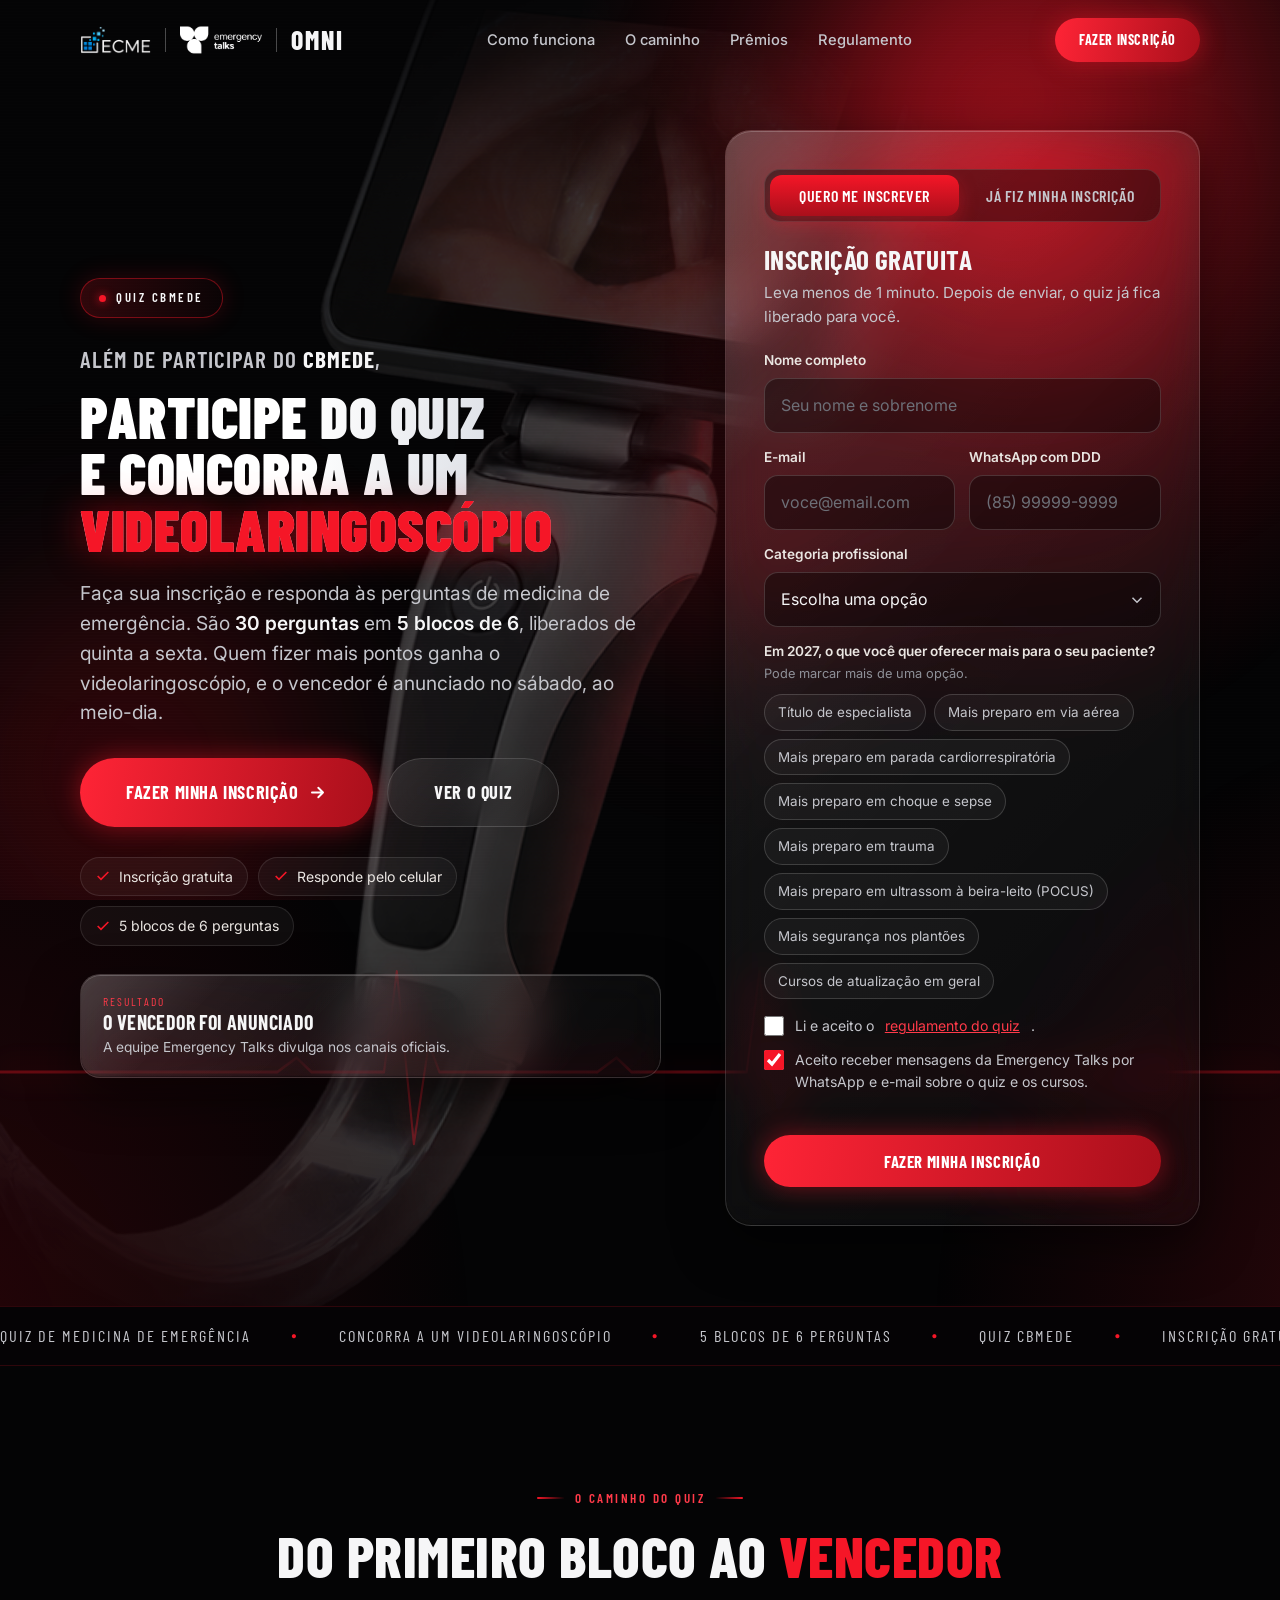
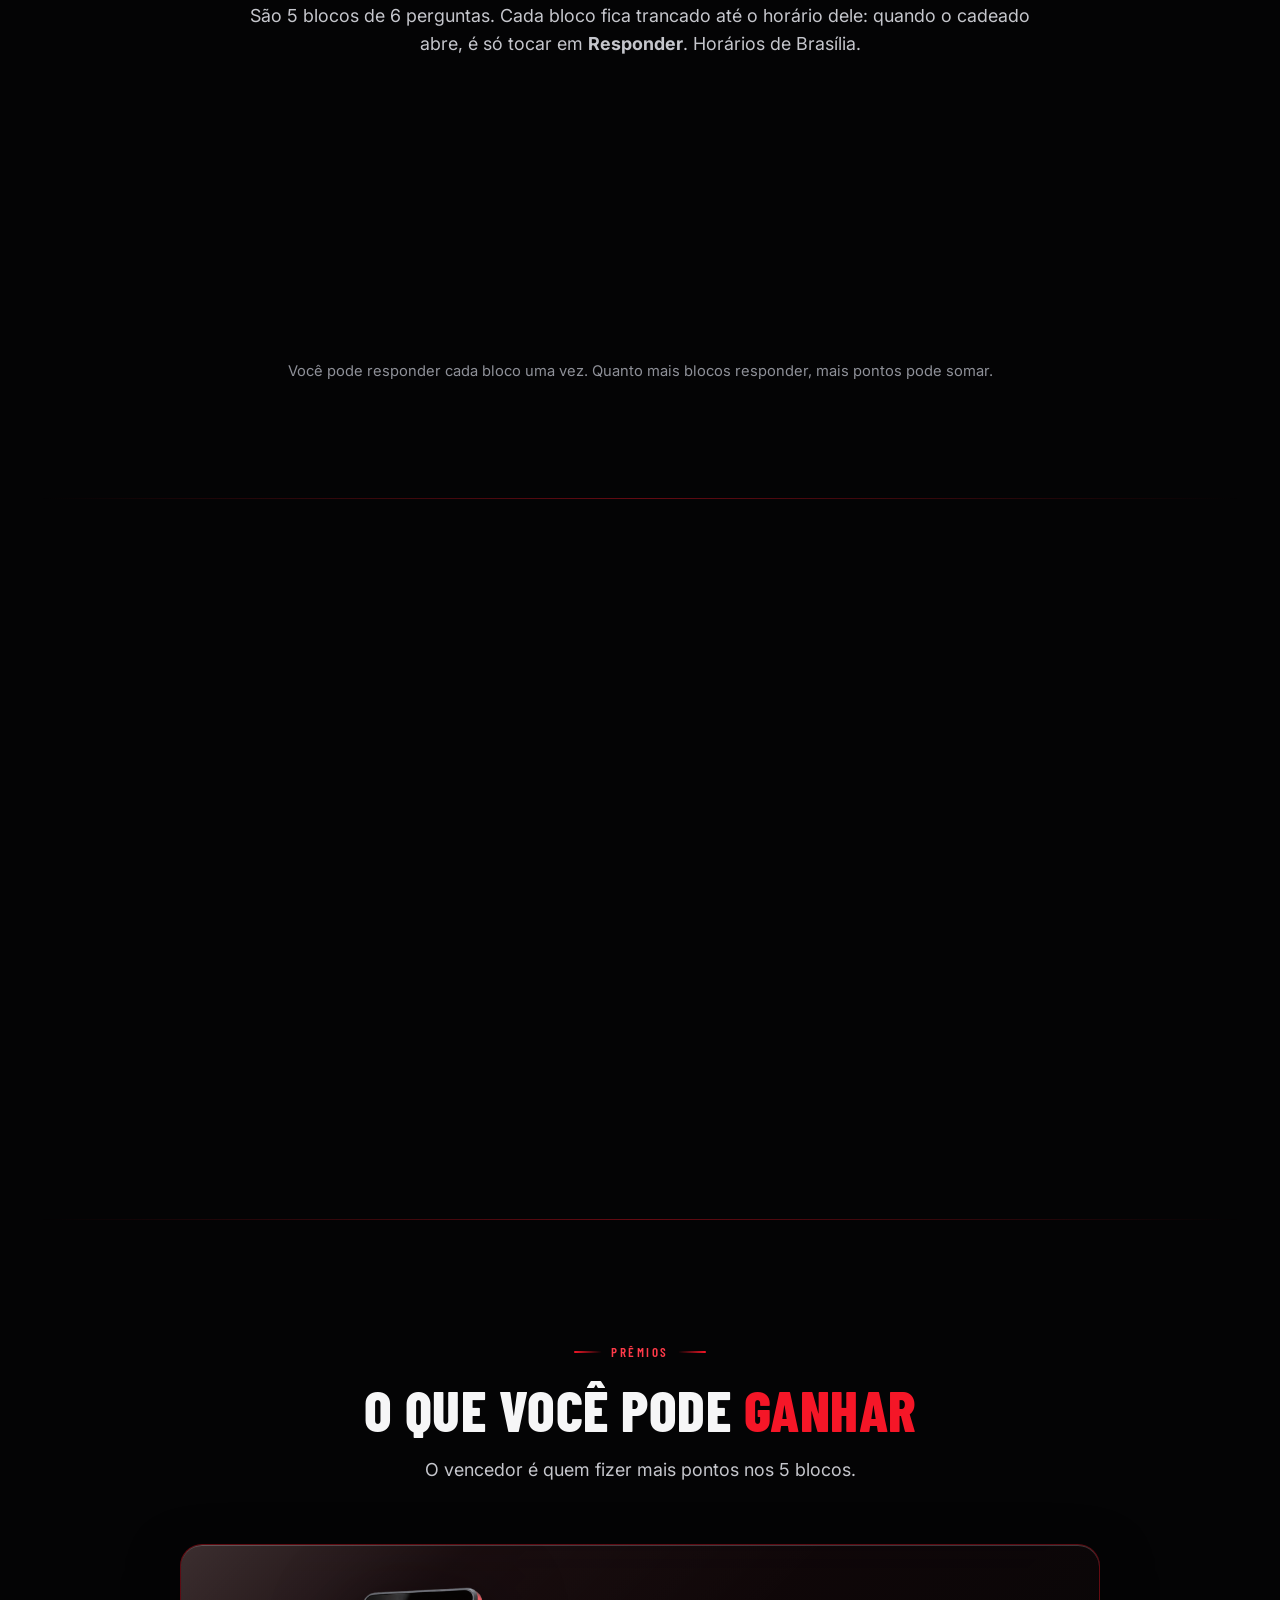
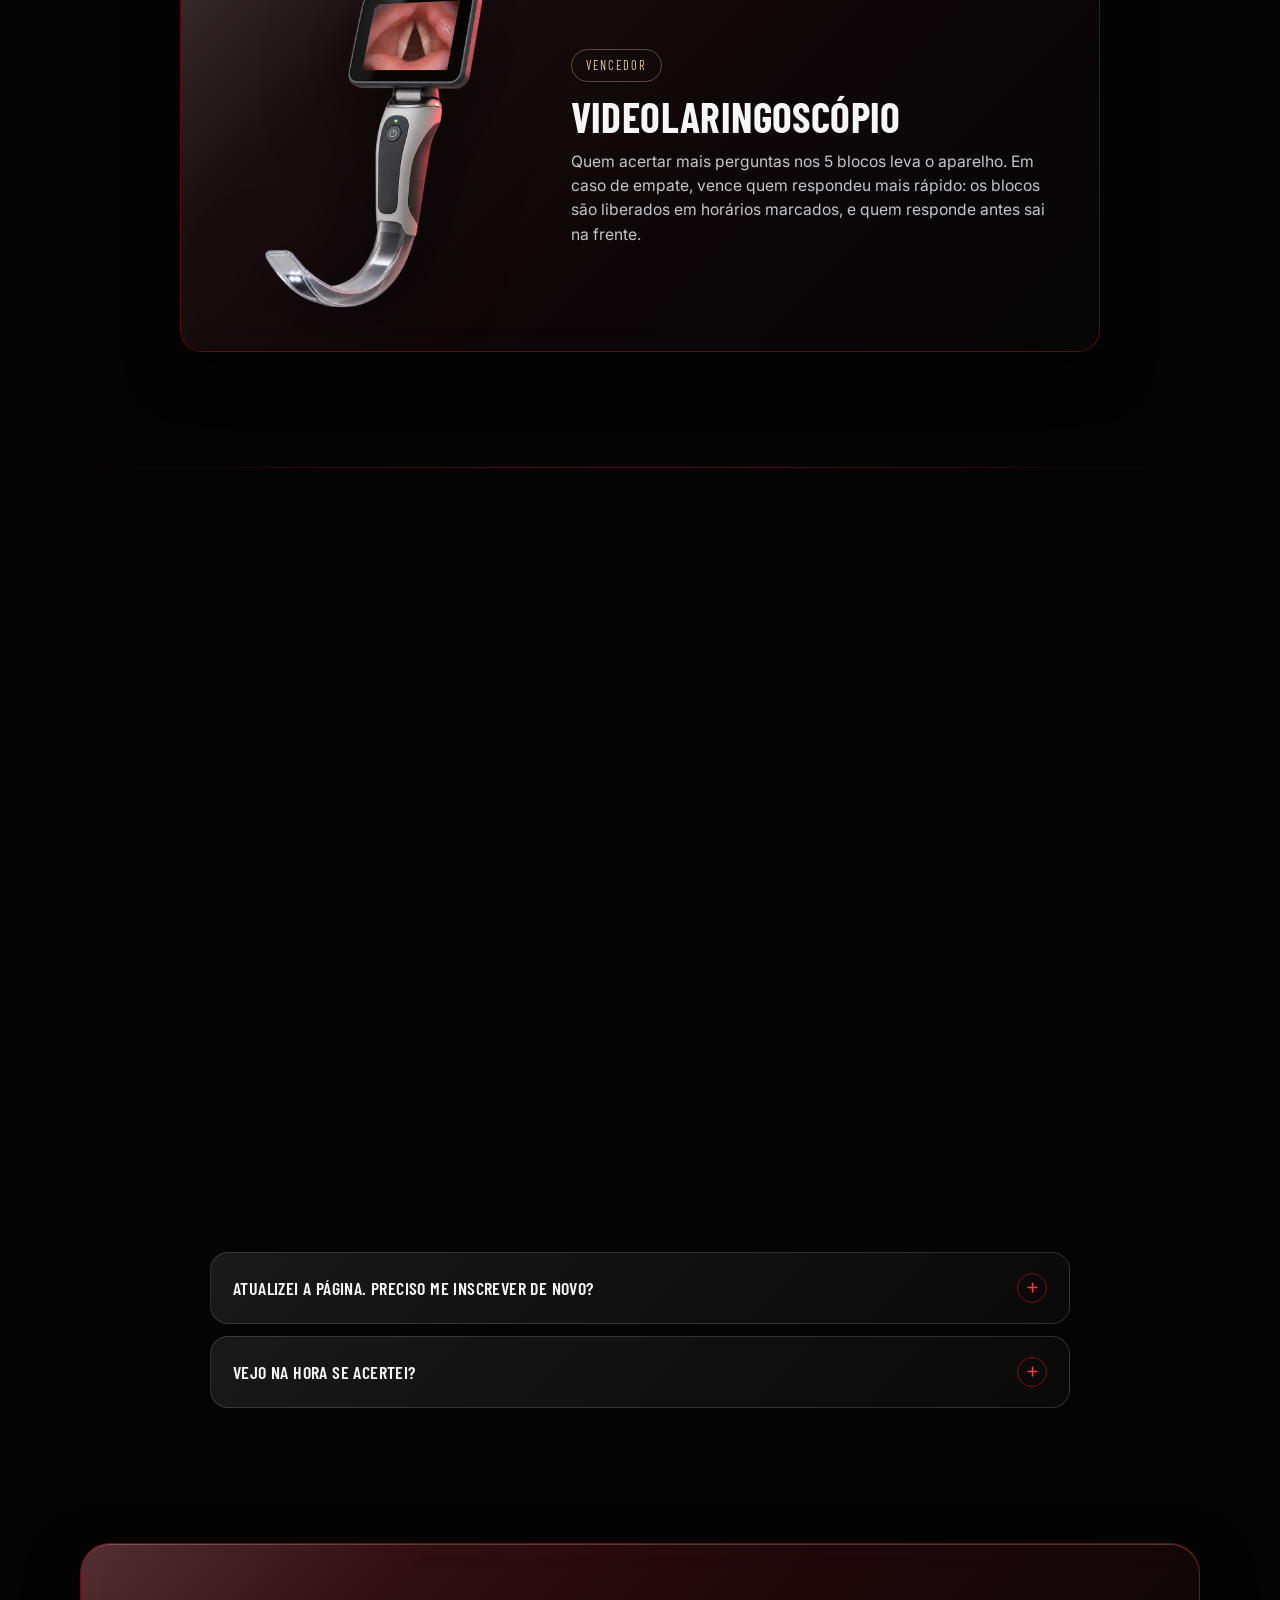
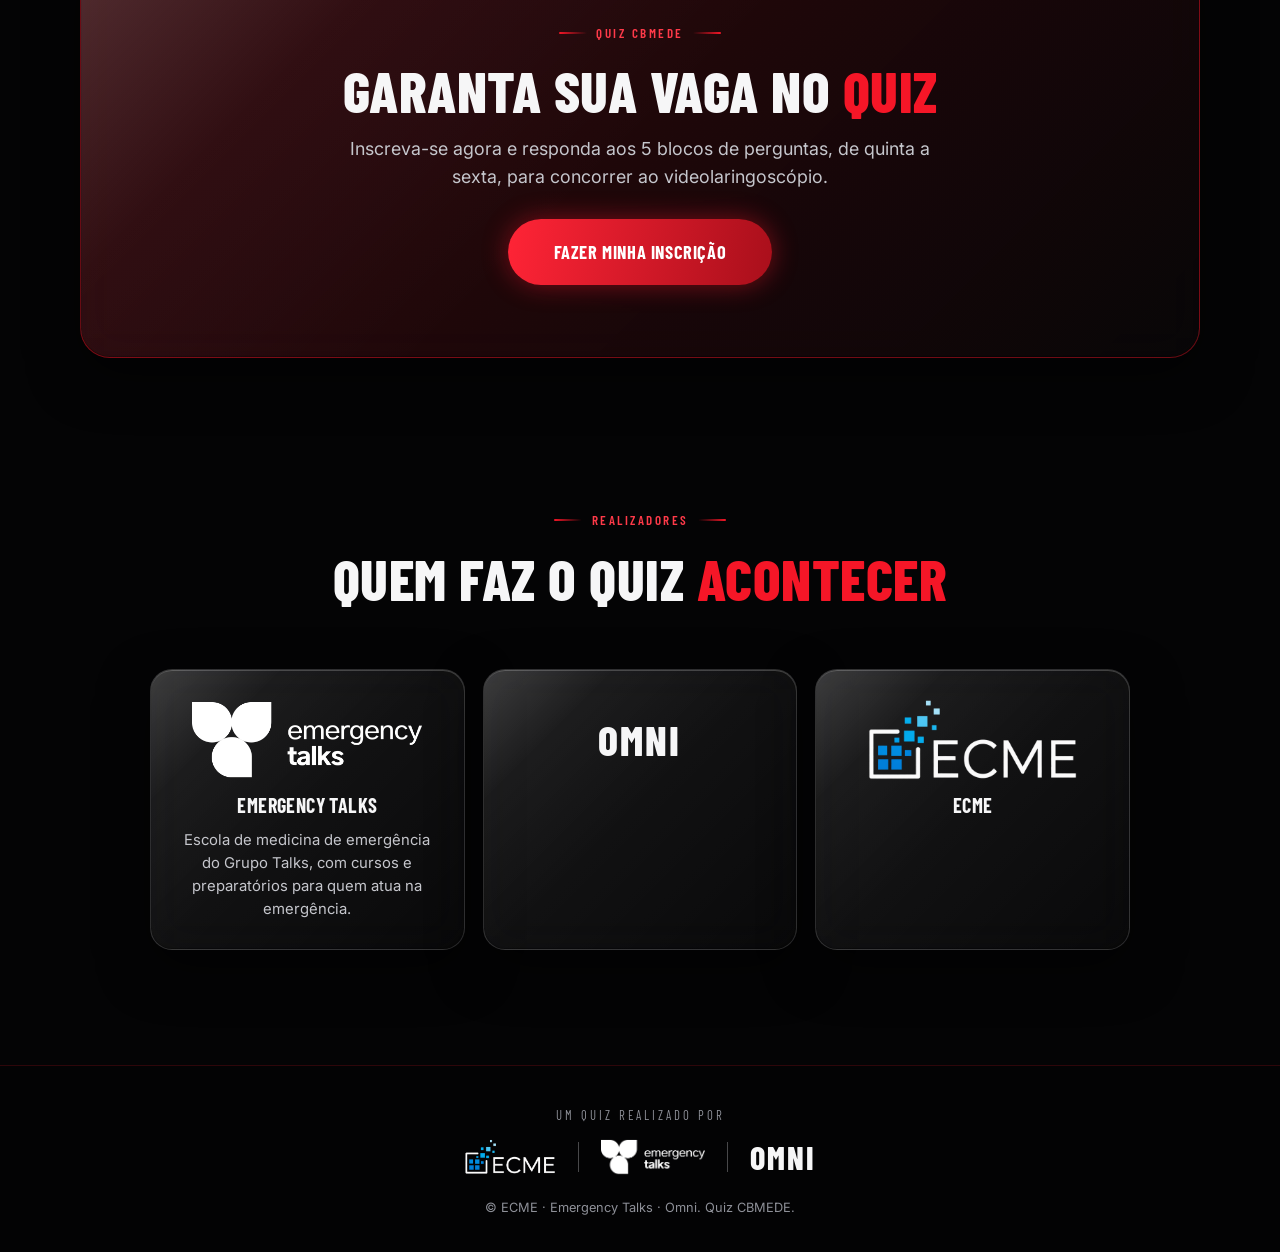
==== commit c0bc4983: "Versão demonstrativa: quiz liberado sem inscrição e botão Acessar o quiz direto no bloco Co-Authored" ====
--- a/index.html
+++ b/index.html
@@ -61,7 +61,7 @@
       <div class="hero-cta">
         <a href="#inscricao" class="btn btn-primary btn-lg">Fazer minha inscrição
           <svg viewBox="0 0 24 24" fill="none" stroke="currentColor" stroke-width="2.4" stroke-linecap="round" stroke-linejoin="round"><path d="M5 12h14M13 6l6 6-6 6"/></svg></a>
-        <a href="#caminho" class="btn btn-glass btn-lg">Ver o caminho do quiz</a>
+        <a href="quiz.html" class="btn btn-glass btn-lg">Ver o quiz</a>
       </div>
       <div class="hero-facts">
         <span><svg viewBox="0 0 24 24" fill="none" stroke="currentColor" stroke-width="2.4"><polyline points="20 6 9 17 4 12"/></svg>Inscrição gratuita</span>
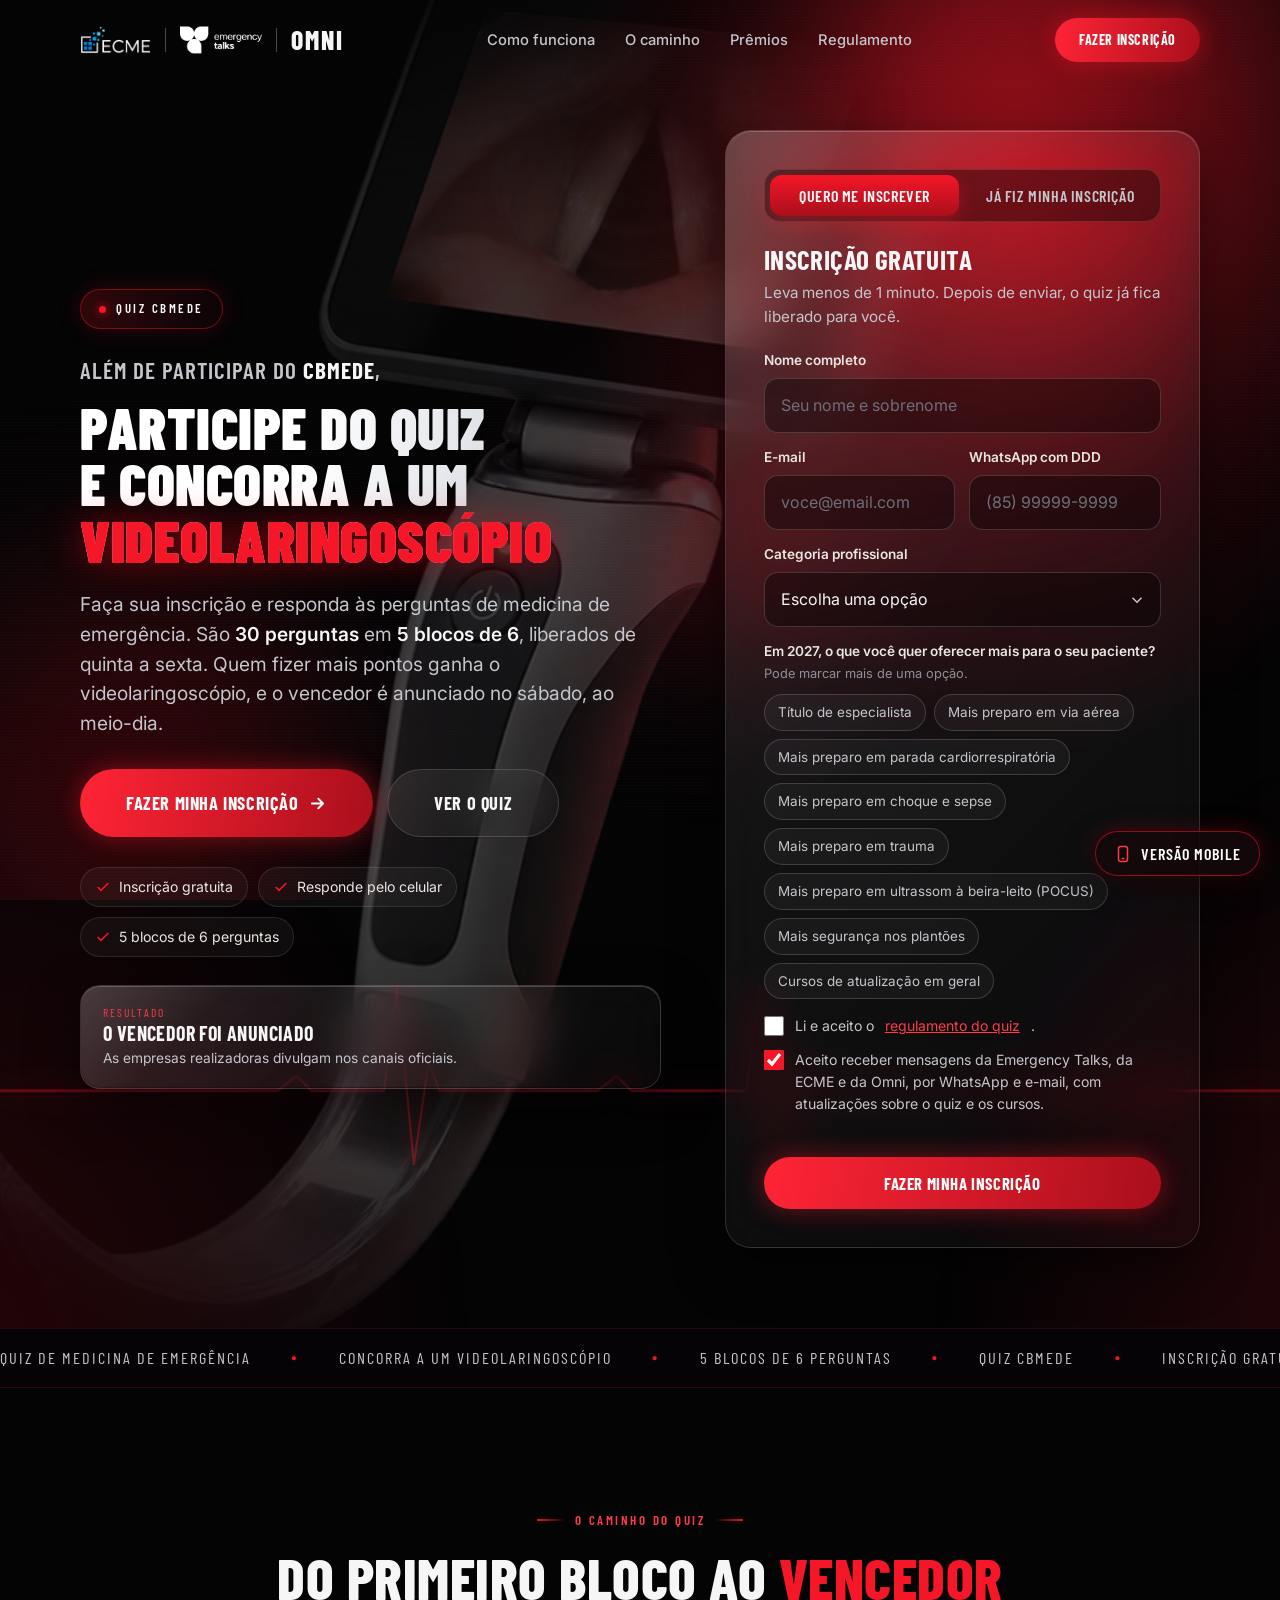
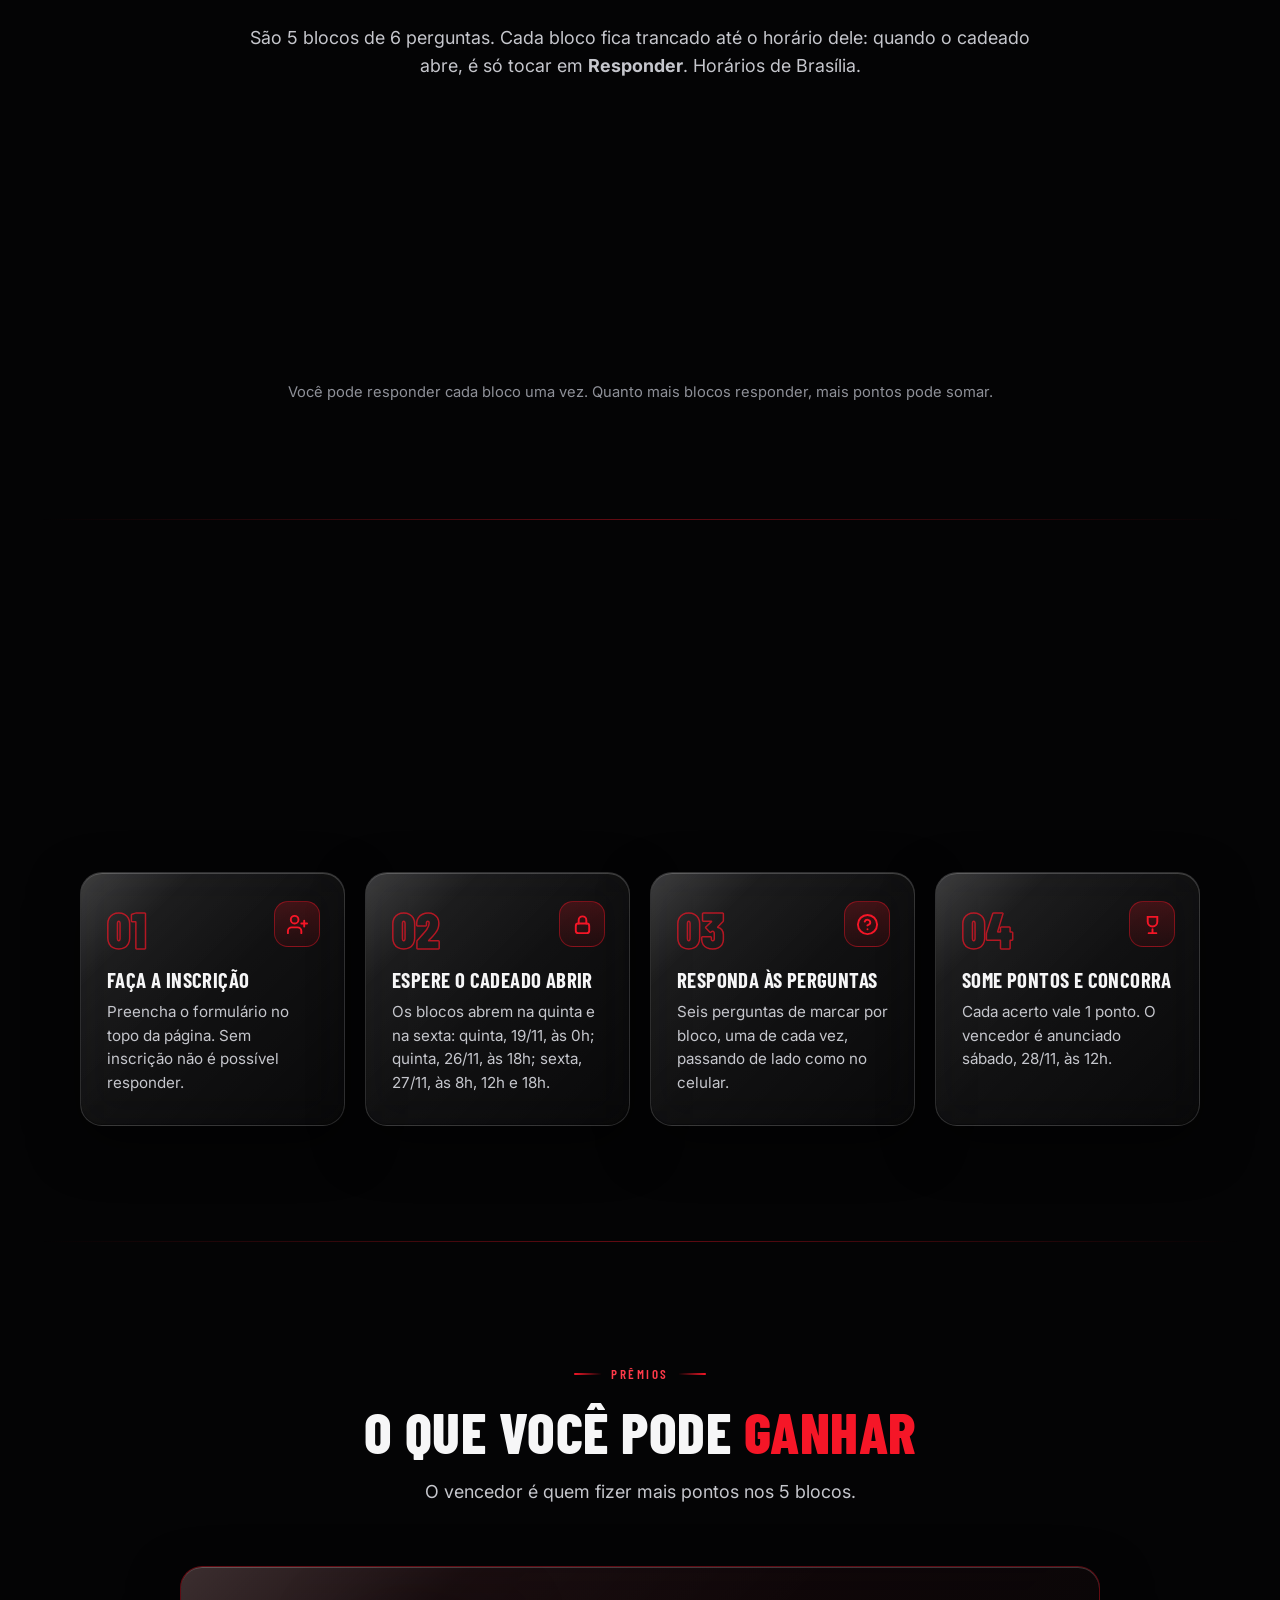
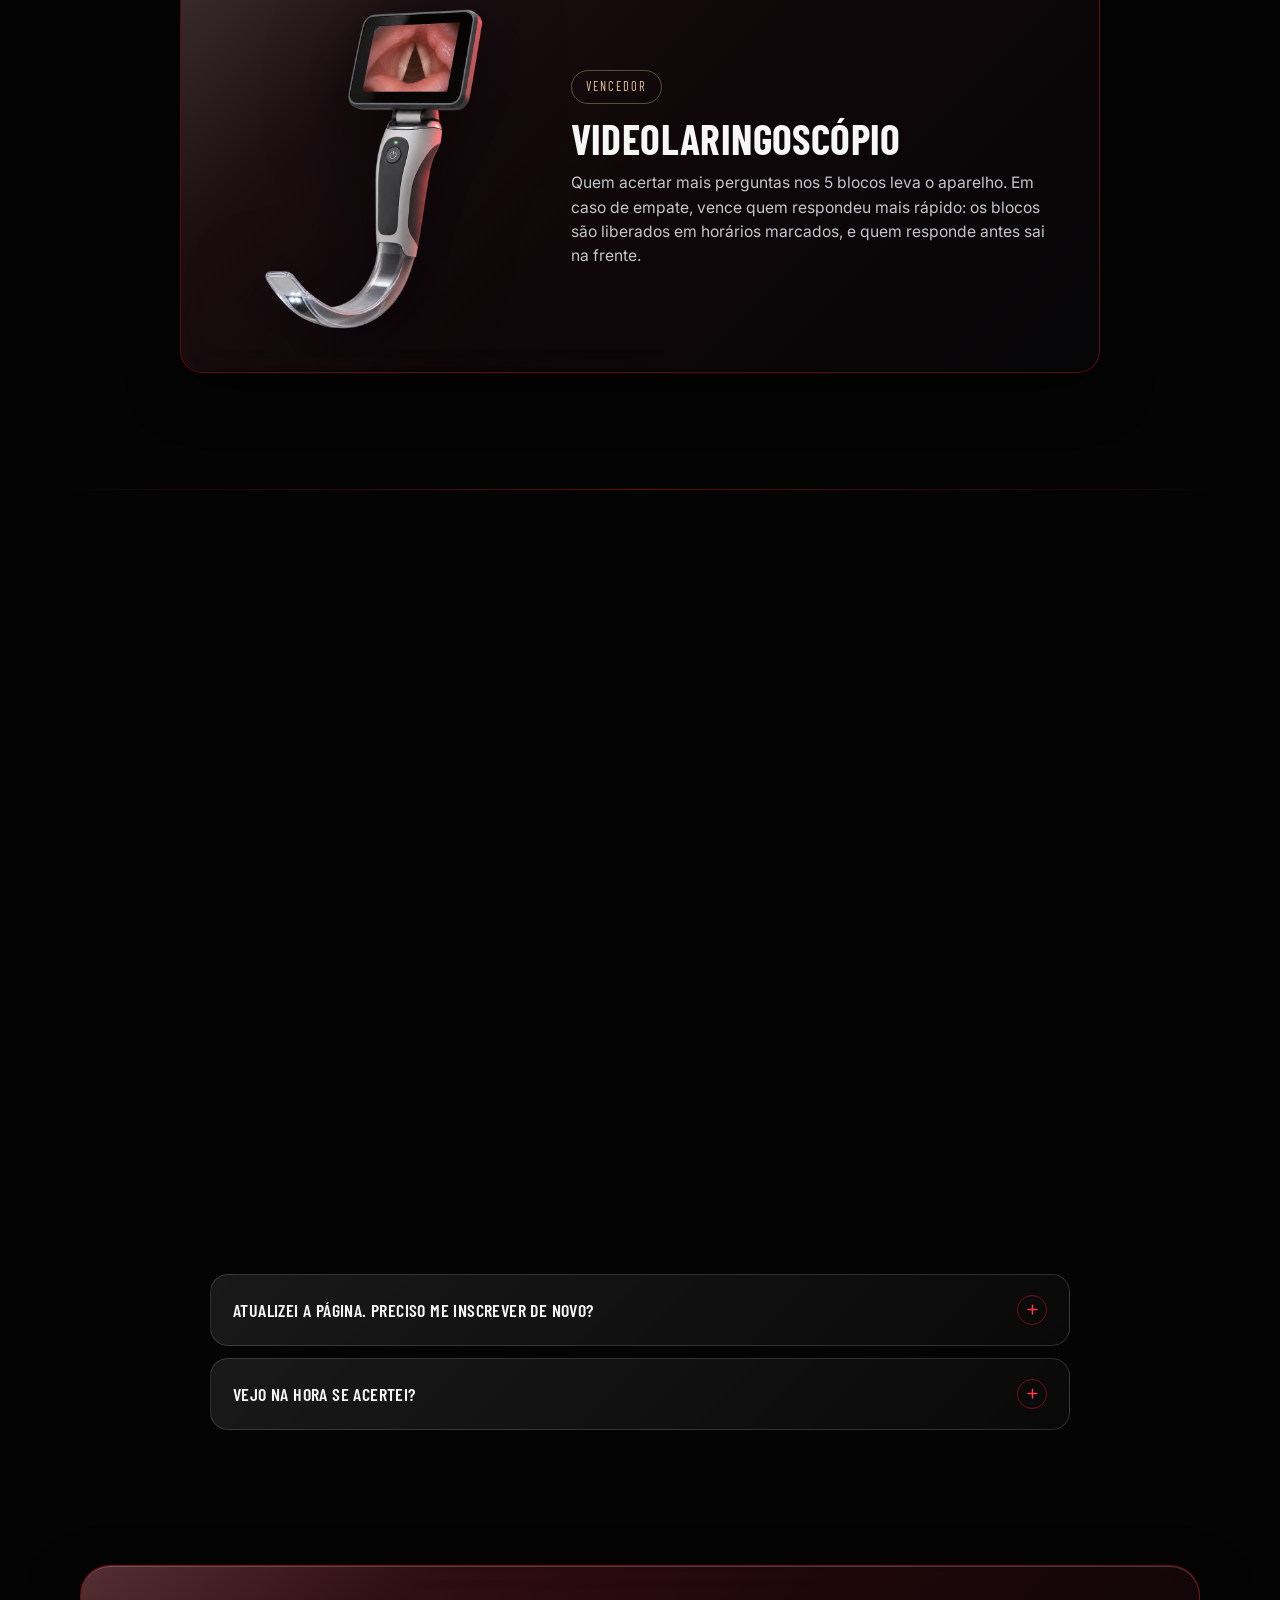
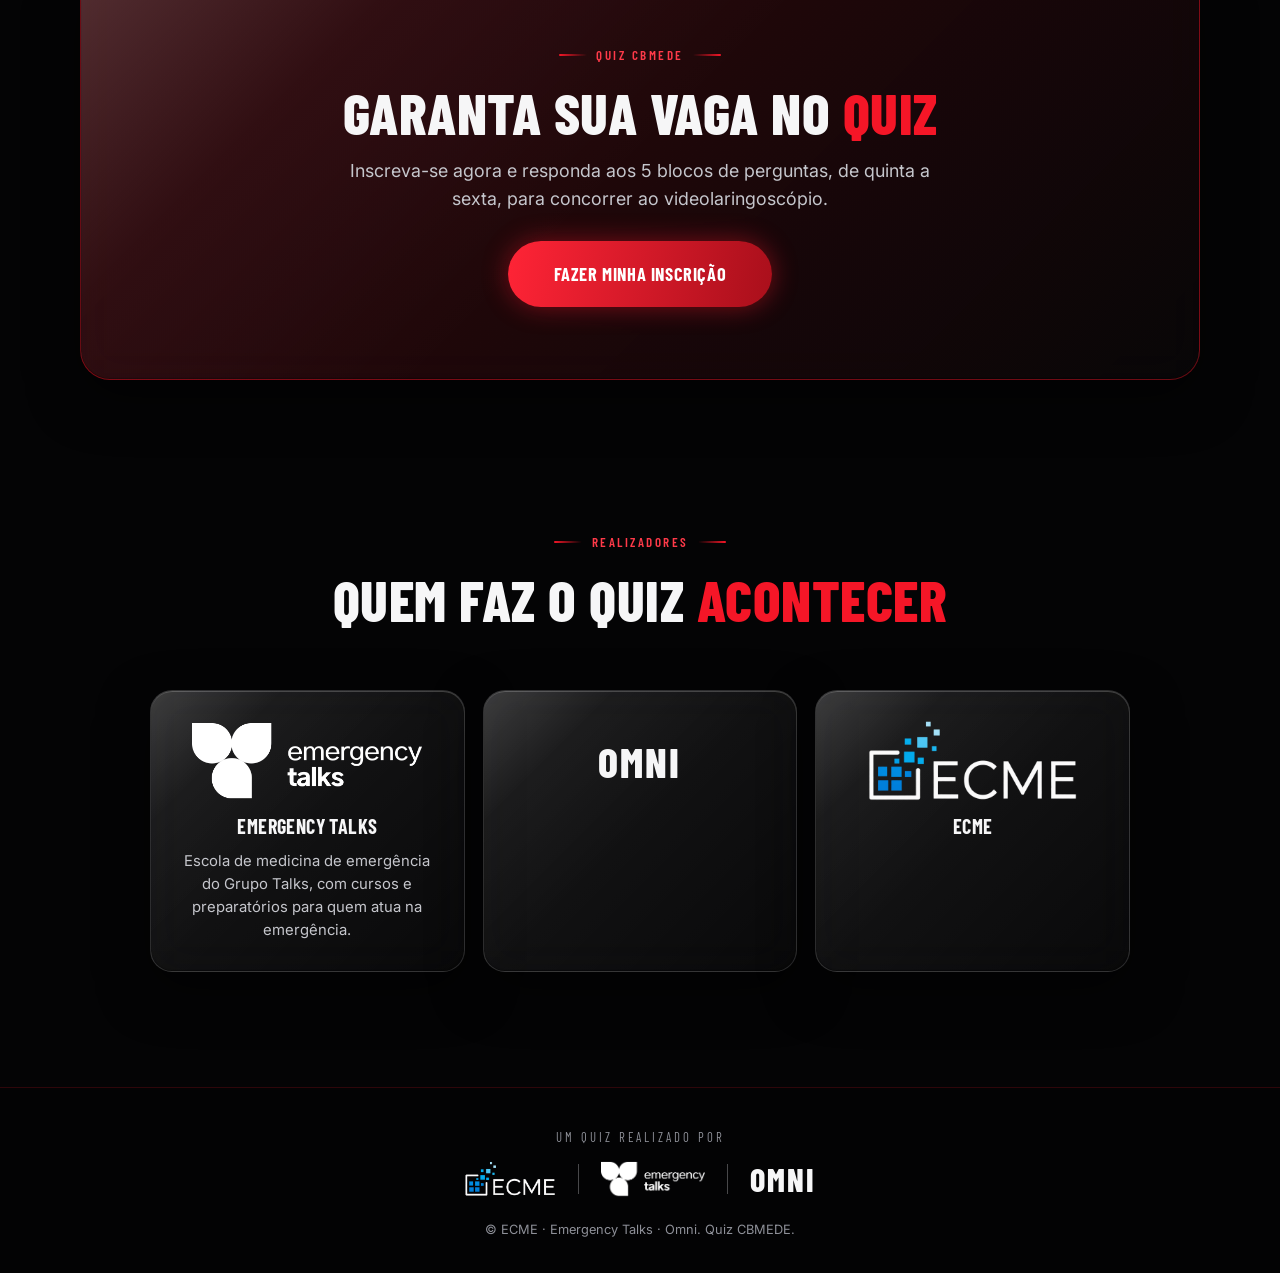
==== commit 56c0f1f0: "Textos citam Emergency Talks, ECME e Omni (aceite, regulamento e avisos) Co-Authored-By: Claude Sonn" ====
--- a/index.html
+++ b/index.html
@@ -4,7 +4,7 @@
 <meta charset="UTF-8" />
 <meta name="viewport" content="width=device-width, initial-scale=1.0" />
 <title>Quiz CBMEDE | Concorra a um videolaringoscópio · Emergency Talks</title>
-<meta name="description" content="Participe do Quiz CBMEDE, o quiz de medicina de emergência da Emergency Talks, e concorra a um videolaringoscópio. 30 perguntas em 5 blocos, de quinta a sábado." />
+<meta name="description" content="Participe do Quiz CBMEDE, o quiz de medicina de emergência da Emergency Talks, ECME e Omni, e concorra a um videolaringoscópio. 30 perguntas em 5 blocos, de quinta a sábado." />
 <meta name="robots" content="noindex" />
 <meta name="theme-color" content="#040405" />
 <meta property="og:title" content="Quiz CBMEDE · Concorra a um videolaringoscópio" />
@@ -95,7 +95,7 @@
           <div class="f-chips" id="fInteresses"></div>
         </fieldset>
         <label class="f-check"><input type="checkbox" name="regulamento" />Li e aceito o <a href="#regulamento">regulamento do quiz</a>.</label>
-        <label class="f-check"><input type="checkbox" name="aceite" checked />Aceito receber mensagens da Emergency Talks por WhatsApp e e-mail sobre o quiz e os cursos.</label>
+        <label class="f-check"><input type="checkbox" name="aceite" checked />Aceito receber mensagens da Emergency Talks, da ECME e da Omni, por WhatsApp e e-mail, com atualizações sobre o quiz e os cursos.</label>
         <p class="f-msg" id="msgInscricao" role="alert"></p>
         <button type="submit" class="btn btn-primary btn-block">Fazer minha inscrição</button>
       </form>
@@ -202,12 +202,12 @@
     <div class="faq-list">
       <div class="faq-item fade-in"><button class="faq-q" aria-expanded="false">Quem pode participar?<span class="pm"><svg viewBox="0 0 24 24" fill="none" stroke="currentColor" stroke-width="2.4" stroke-linecap="round"><path d="M12 5v14M5 12h14"/></svg></span></button><div class="faq-a"><div><p>Médicos, residentes, estudantes de medicina, enfermeiros, técnicos de enfermagem e outros profissionais da saúde que fizerem a inscrição nesta página. A inscrição é gratuita.</p></div></div></div>
       <div class="faq-item fade-in"><button class="faq-q" aria-expanded="false">Quando os blocos abrem?<span class="pm"><svg viewBox="0 0 24 24" fill="none" stroke="currentColor" stroke-width="2.4" stroke-linecap="round"><path d="M12 5v14M5 12h14"/></svg></span></button><div class="faq-a"><div><p>São 5 blocos de 6 perguntas (30 no total), no horário de Brasília: <span data-c="agenda"></span>. Cada bloco fica trancado com um cadeado até o horário dele.</p></div></div></div>
-      <div class="faq-item fade-in"><button class="faq-q" aria-expanded="false">Quando sai o resultado?<span class="pm"><svg viewBox="0 0 24 24" fill="none" stroke="currentColor" stroke-width="2.4" stroke-linecap="round"><path d="M12 5v14M5 12h14"/></svg></span></button><div class="faq-a"><div><p>O vencedor é anunciado <span data-c="anuncio"></span>. A equipe também entra em contato pelo WhatsApp e pelo e-mail informados na inscrição. Por isso, confira se os dados estão certos.</p></div></div></div>
+      <div class="faq-item fade-in"><button class="faq-q" aria-expanded="false">Quando sai o resultado?<span class="pm"><svg viewBox="0 0 24 24" fill="none" stroke="currentColor" stroke-width="2.4" stroke-linecap="round"><path d="M12 5v14M5 12h14"/></svg></span></button><div class="faq-a"><div><p>O vencedor é anunciado <span data-c="anuncio"></span>. As equipes das empresas realizadoras também entram em contato pelo WhatsApp e pelo e-mail informados na inscrição. Por isso, confira se os dados estão certos.</p></div></div></div>
       <div class="faq-item fade-in"><button class="faq-q" aria-expanded="false">Como é feita a pontuação?<span class="pm"><svg viewBox="0 0 24 24" fill="none" stroke="currentColor" stroke-width="2.4" stroke-linecap="round"><path d="M12 5v14M5 12h14"/></svg></span></button><div class="faq-a"><div><p>Cada resposta certa vale 1 ponto. Somamos os pontos de todos os blocos que você responder. Em caso de empate, fica na frente quem gastou menos tempo, somando o tempo entre abrir e enviar cada bloco.</p></div></div></div>
       <div class="faq-item fade-in"><button class="faq-q" aria-expanded="false">Posso responder mais de uma vez?<span class="pm"><svg viewBox="0 0 24 24" fill="none" stroke="currentColor" stroke-width="2.4" stroke-linecap="round"><path d="M12 5v14M5 12h14"/></svg></span></button><div class="faq-a"><div><p>Não. Cada pessoa envia cada bloco uma vez só. Vale o primeiro envio. Inscrições repetidas com o mesmo e-mail contam como uma só.</p></div></div></div>
       <div class="faq-item fade-in"><button class="faq-q" aria-expanded="false">Perdi um bloco. Ainda posso ganhar?<span class="pm"><svg viewBox="0 0 24 24" fill="none" stroke="currentColor" stroke-width="2.4" stroke-linecap="round"><path d="M12 5v14M5 12h14"/></svg></span></button><div class="faq-a"><div><p>Pode. O bloco que você perdeu não soma pontos, mas você continua participando dos próximos. Quanto mais blocos você responder, mais chances tem.</p></div></div></div>
       <div class="faq-item fade-in"><button class="faq-q" aria-expanded="false">Atualizei a página. Preciso me inscrever de novo?<span class="pm"><svg viewBox="0 0 24 24" fill="none" stroke="currentColor" stroke-width="2.4" stroke-linecap="round"><path d="M12 5v14M5 12h14"/></svg></span></button><div class="faq-a"><div><p>Não. Clique em <b>Já fiz minha inscrição</b>, no topo da página, e digite o seu e-mail. O quiz abre na hora.</p></div></div></div>
-      <div class="faq-item fade-in"><button class="faq-q" aria-expanded="false">Vejo na hora se acertei?<span class="pm"><svg viewBox="0 0 24 24" fill="none" stroke="currentColor" stroke-width="2.4" stroke-linecap="round"><path d="M12 5v14M5 12h14"/></svg></span></button><div class="faq-a"><div><p>Não. Para ser justo com todos, o gabarito não aparece durante o quiz. A pontuação é calculada pela equipe Emergency Talks depois do último bloco.</p></div></div></div>
+      <div class="faq-item fade-in"><button class="faq-q" aria-expanded="false">Vejo na hora se acertei?<span class="pm"><svg viewBox="0 0 24 24" fill="none" stroke="currentColor" stroke-width="2.4" stroke-linecap="round"><path d="M12 5v14M5 12h14"/></svg></span></button><div class="faq-a"><div><p>Não. Para ser justo com todos, o gabarito não aparece durante o quiz. A pontuação é calculada pelas equipes das empresas realizadoras (Emergency Talks, ECME e Omni) depois do último bloco.</p></div></div></div>
     </div>
   </div>
 </section>
--- a/css/estilo.css
+++ b/css/estilo.css
@@ -464,3 +464,16 @@
   .agora-card{flex-wrap:wrap}
   .agora-card .btn{width:100%}
 }
+
+/* ===== botão "Versão mobile" (para apresentar no computador) ===== */
+.vm-btn{position:fixed;right:20px;bottom:24px;z-index:150;display:flex;align-items:center;gap:9px;padding:12px 18px;border-radius:999px;font-family:var(--font-head);text-transform:uppercase;letter-spacing:1px;font-size:1rem;font-weight:600;color:#fff;background:rgba(20,8,10,.92);border:1px solid rgba(245,22,39,.55);box-shadow:0 10px 30px rgba(0,0,0,.55),0 0 22px rgba(245,22,39,.25);cursor:pointer;transition:transform .25s,box-shadow .25s}
+.vm-btn:hover{transform:translateY(-2px);box-shadow:0 14px 36px rgba(0,0,0,.6),0 0 30px rgba(245,22,39,.45)}
+.vm-btn svg{width:18px;height:18px;color:var(--red-light)}
+.vm-over{position:fixed;inset:0;z-index:500;display:flex;align-items:center;justify-content:center;gap:28px;background:rgba(2,2,3,.9);backdrop-filter:blur(8px);-webkit-backdrop-filter:blur(8px)}
+.vm-over[hidden]{display:none}
+.vm-phone{position:relative;width:390px;height:min(844px,calc(100vh - 48px));border-radius:46px;padding:11px;background:#1b1b20;border:2px solid #34343c;box-shadow:0 30px 80px rgba(0,0,0,.7),0 0 60px rgba(245,22,39,.18)}
+.vm-phone::before{content:"";position:absolute;top:18px;left:50%;transform:translateX(-50%);width:96px;height:22px;border-radius:14px;background:#000;z-index:2}
+.vm-phone iframe{width:100%;height:100%;border:0;border-radius:36px;background:var(--black)}
+.vm-fechar{align-self:flex-start;margin-top:24px;display:flex;align-items:center;gap:8px;padding:12px 18px;border-radius:999px;font-family:var(--font-head);text-transform:uppercase;letter-spacing:1px;font-size:1rem;font-weight:600;color:#fff;background:rgba(255,255,255,.08);border:1px solid rgba(255,255,255,.22);cursor:pointer}
+.vm-fechar:hover{background:rgba(255,255,255,.16)}
+@media (max-width:1024px){.vm-btn{display:none}}
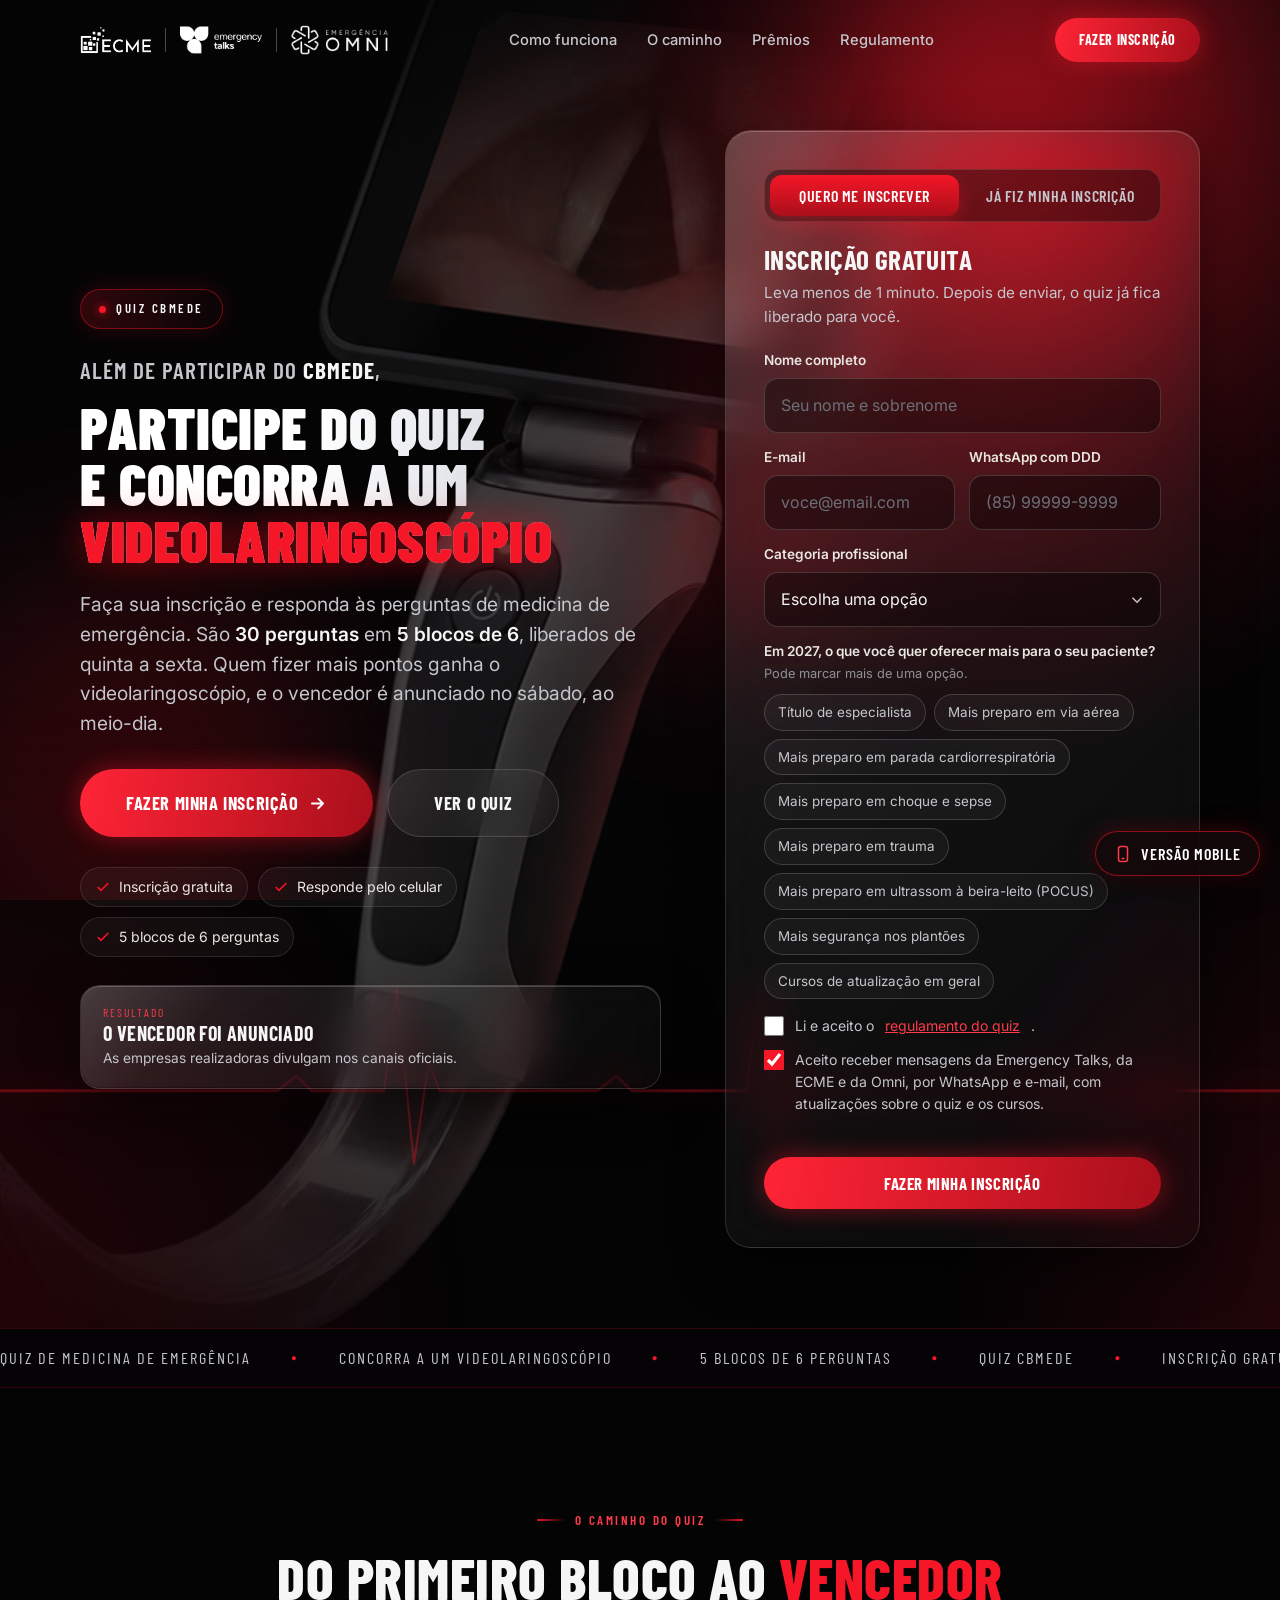
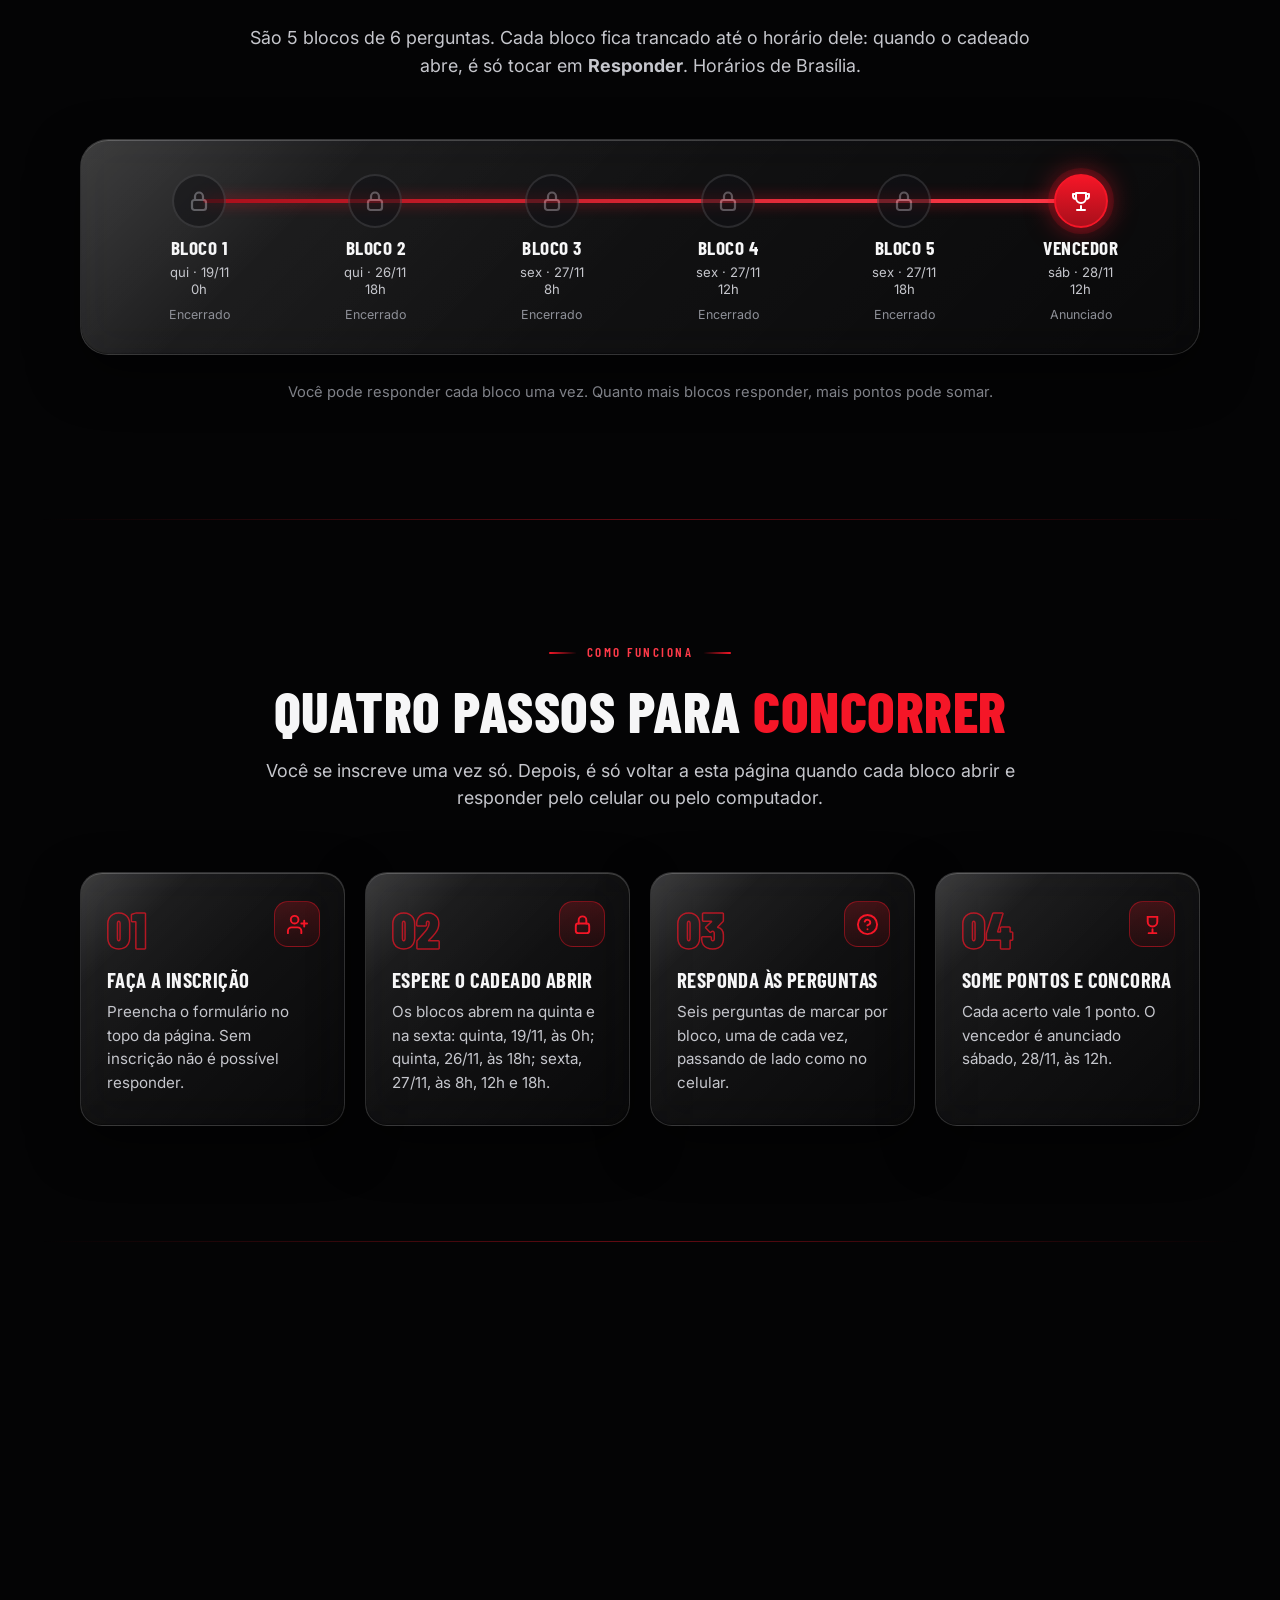
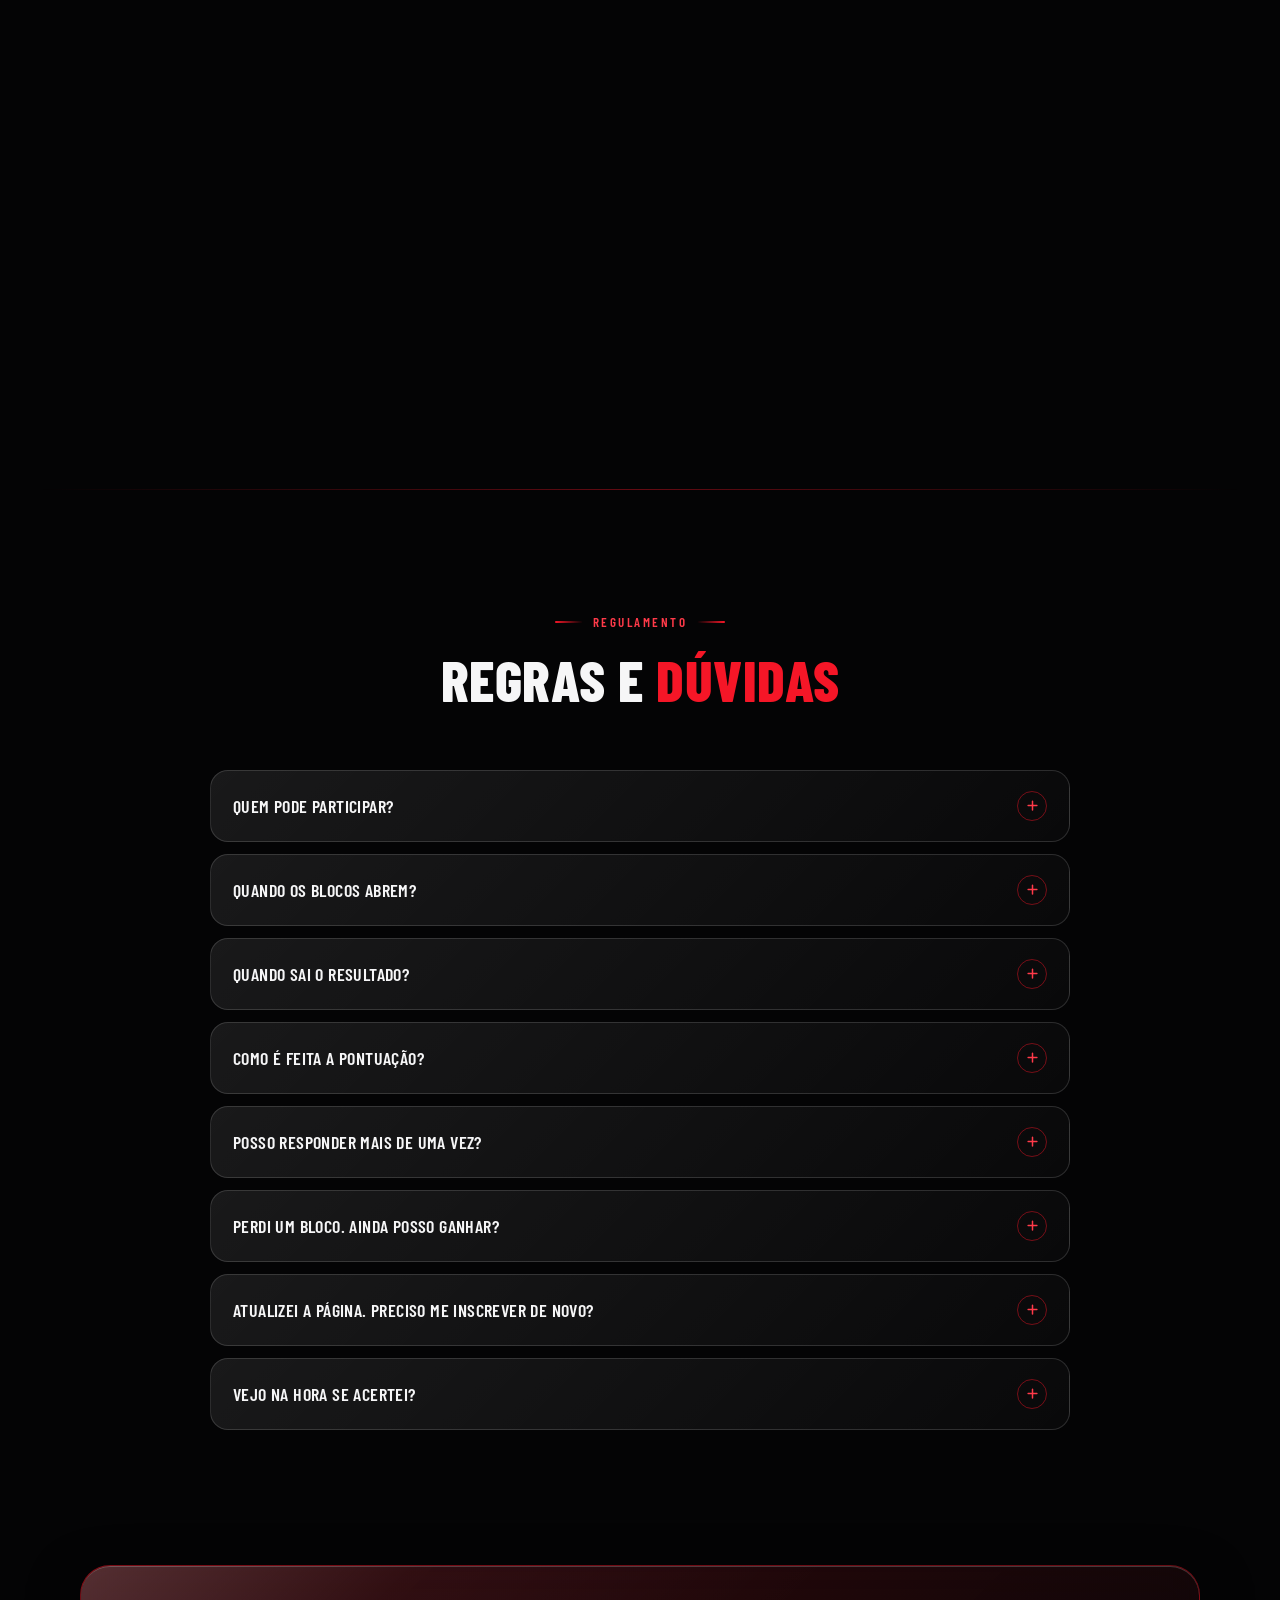
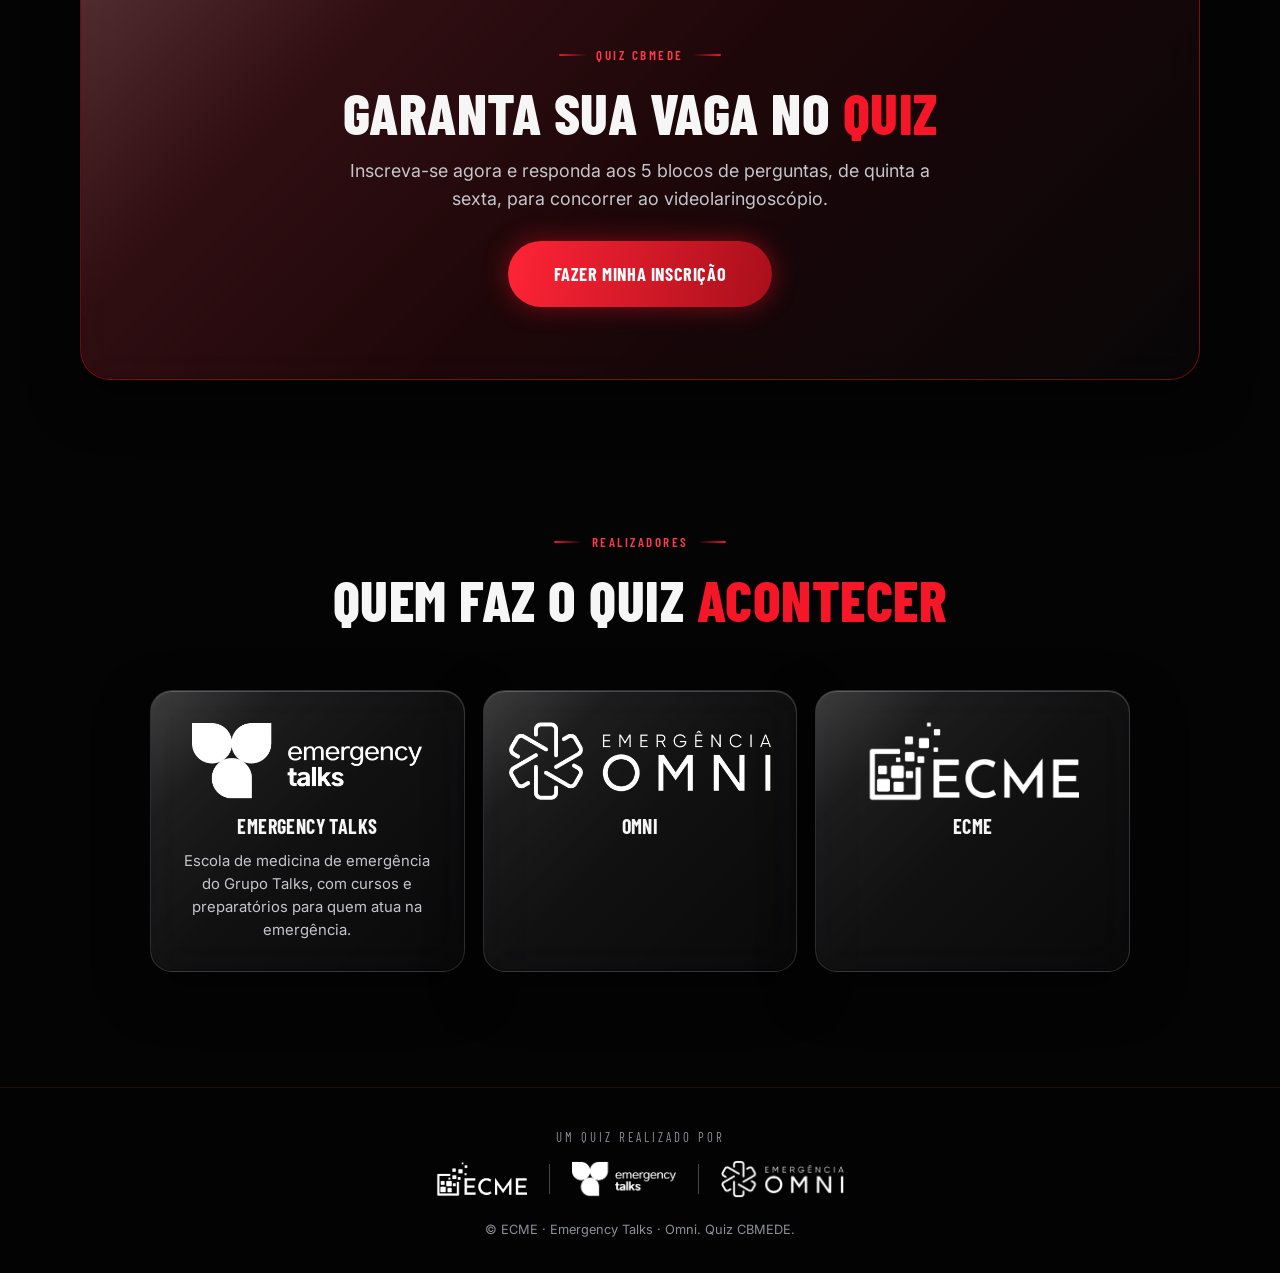
==== commit 0e1f1e20: "Novas logos da ECME e da Omni Co-Authored-By: Claude Sonnet 5.5 <noreply@anthropic.com>" ====
--- a/index.html
+++ b/index.html
@@ -25,7 +25,7 @@
 <!-- HEADER -->
 <header class="header">
   <div class="container nav">
-    <a href="index.html" class="brands" aria-label="Quiz CBMEDE: ECME, Emergency Talks e Omni"><img class="br-ecme" src="img/ecme.png" alt="ECME" /><i class="br-sep"></i><img src="img/emergency-logo.png" alt="Emergency Talks" /><i class="br-sep"></i><span class="br-word">Omni</span></a>
+    <a href="index.html" class="brands" aria-label="Quiz CBMEDE: ECME, Emergency Talks e Omni"><img class="br-ecme" src="img/ecme.webp" alt="ECME" /><i class="br-sep"></i><img src="img/emergency-logo.png" alt="Emergency Talks" /><i class="br-sep"></i><img class="br-omni" src="img/omni.webp" alt="Omni" /></a>
     <nav class="nav-links" aria-label="Seções">
       <a href="#como-funciona">Como funciona</a>
       <a href="#caminho">O caminho</a>
@@ -240,7 +240,7 @@
 <footer>
   <div class="container">
     <p class="foot-tag">Um quiz realizado por</p>
-    <div class="brands brands-foot"><img class="br-ecme" src="img/ecme.png" alt="ECME" /><i class="br-sep"></i><img src="img/emergency-logo.png" alt="Emergency Talks" /><i class="br-sep"></i><span class="br-word">Omni</span></div>
+    <div class="brands brands-foot"><img class="br-ecme" src="img/ecme.webp" alt="ECME" /><i class="br-sep"></i><img src="img/emergency-logo.png" alt="Emergency Talks" /><i class="br-sep"></i><img class="br-omni" src="img/omni.webp" alt="Omni" /></div>
     <p class="foot-copy">© ECME · Emergency Talks · Omni. Quiz CBMEDE.</p>
   </div>
 </footer>
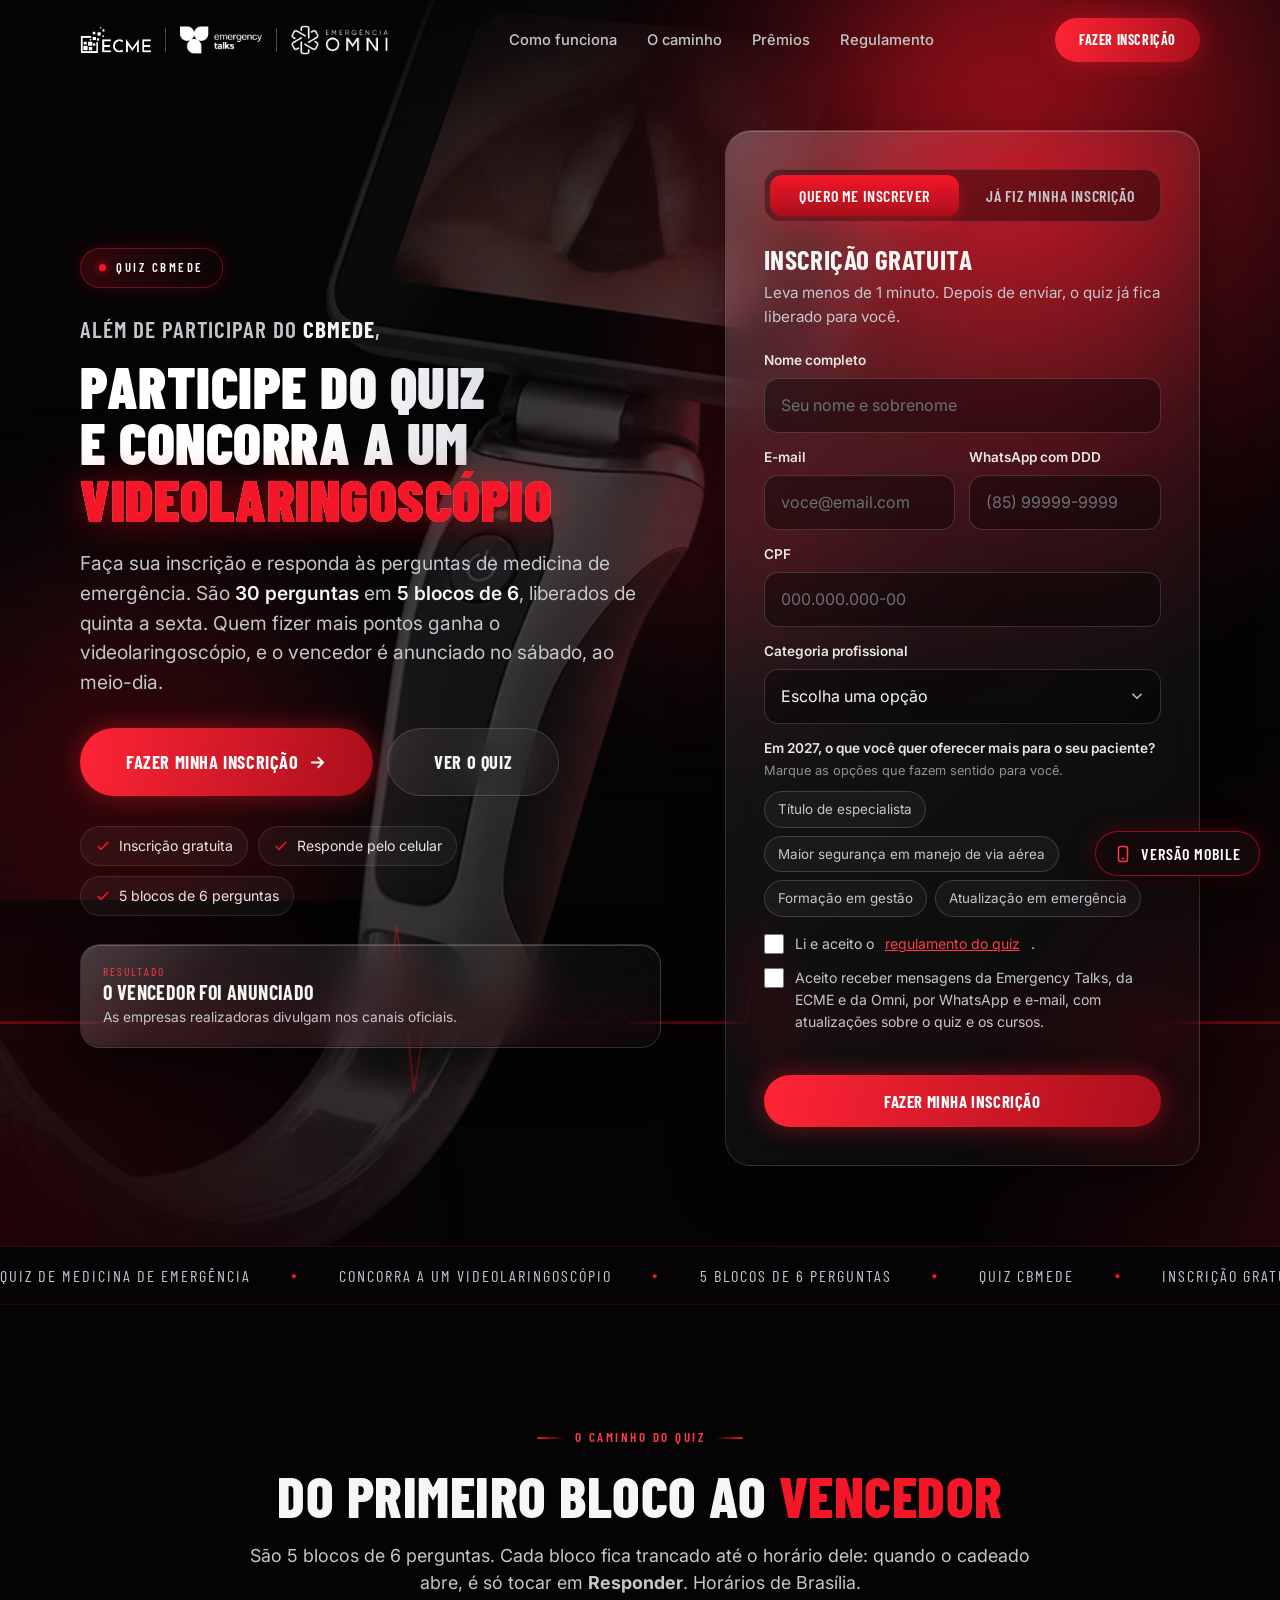
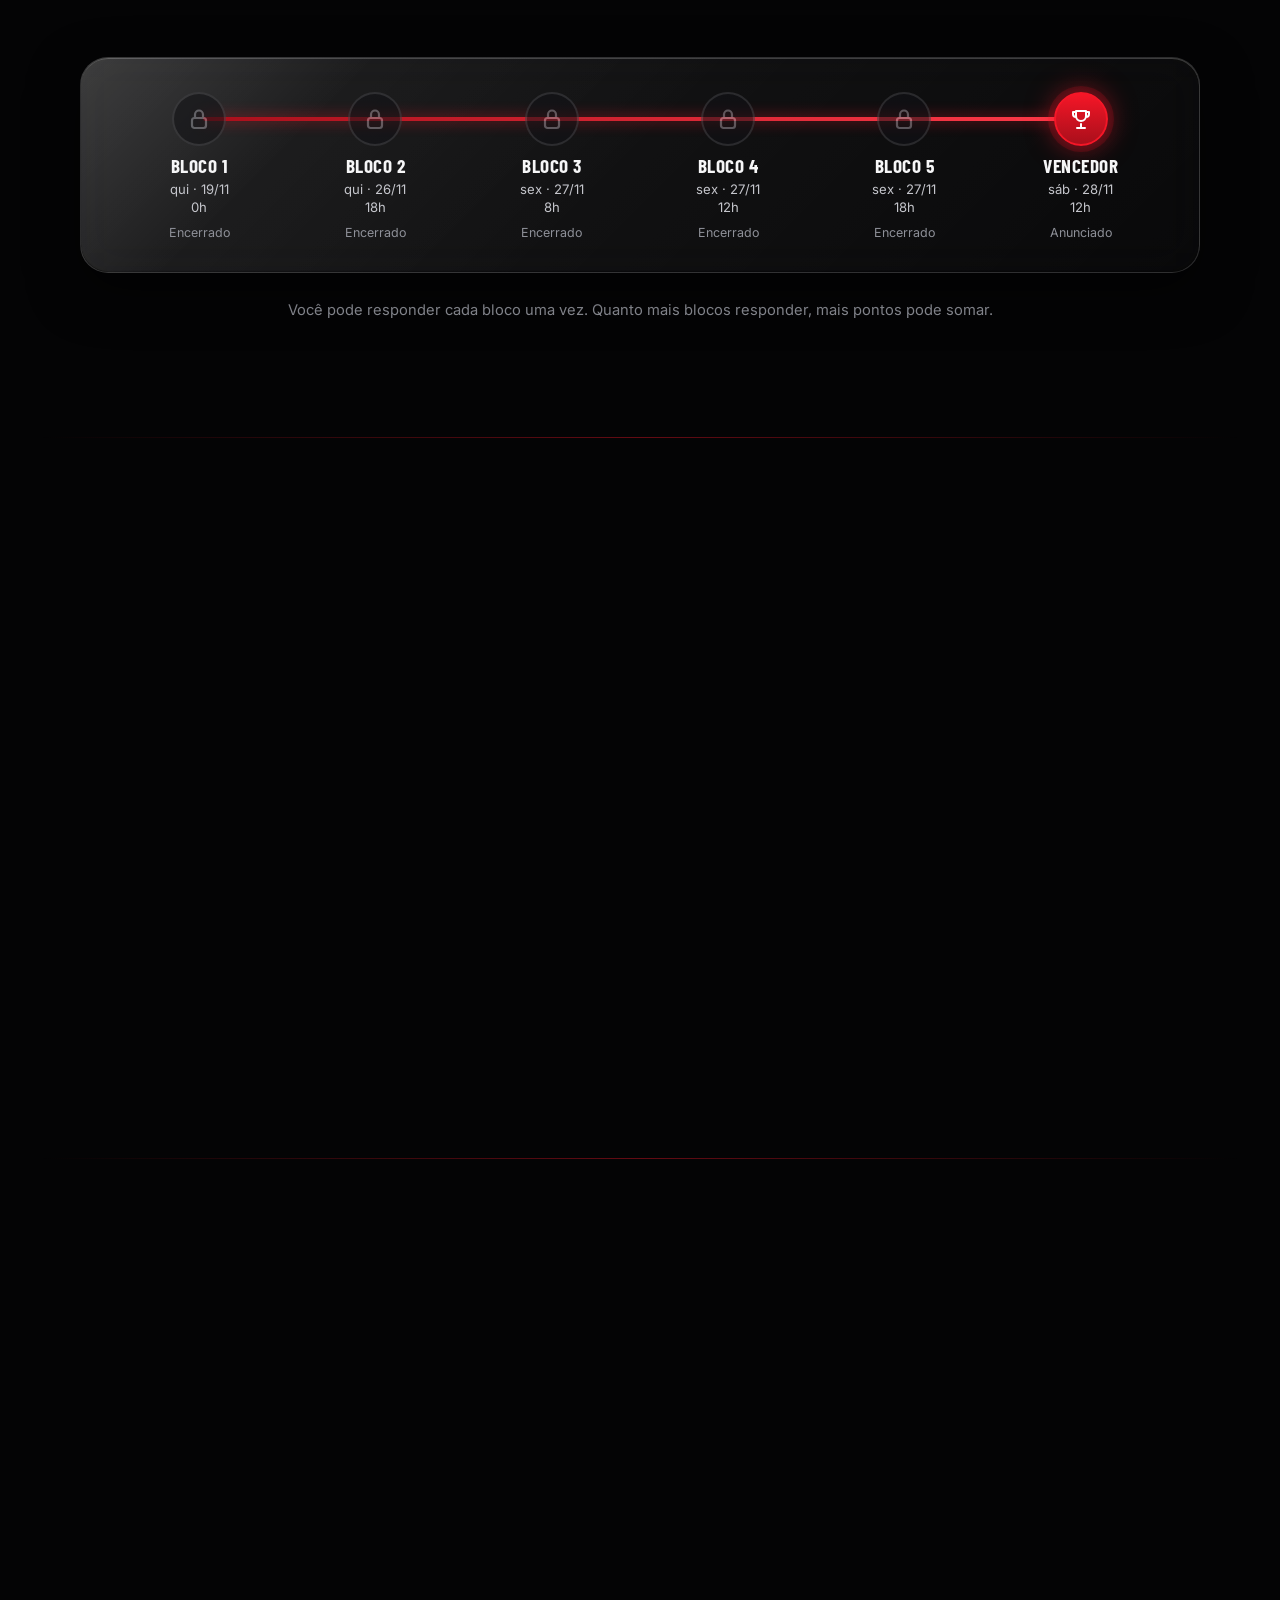
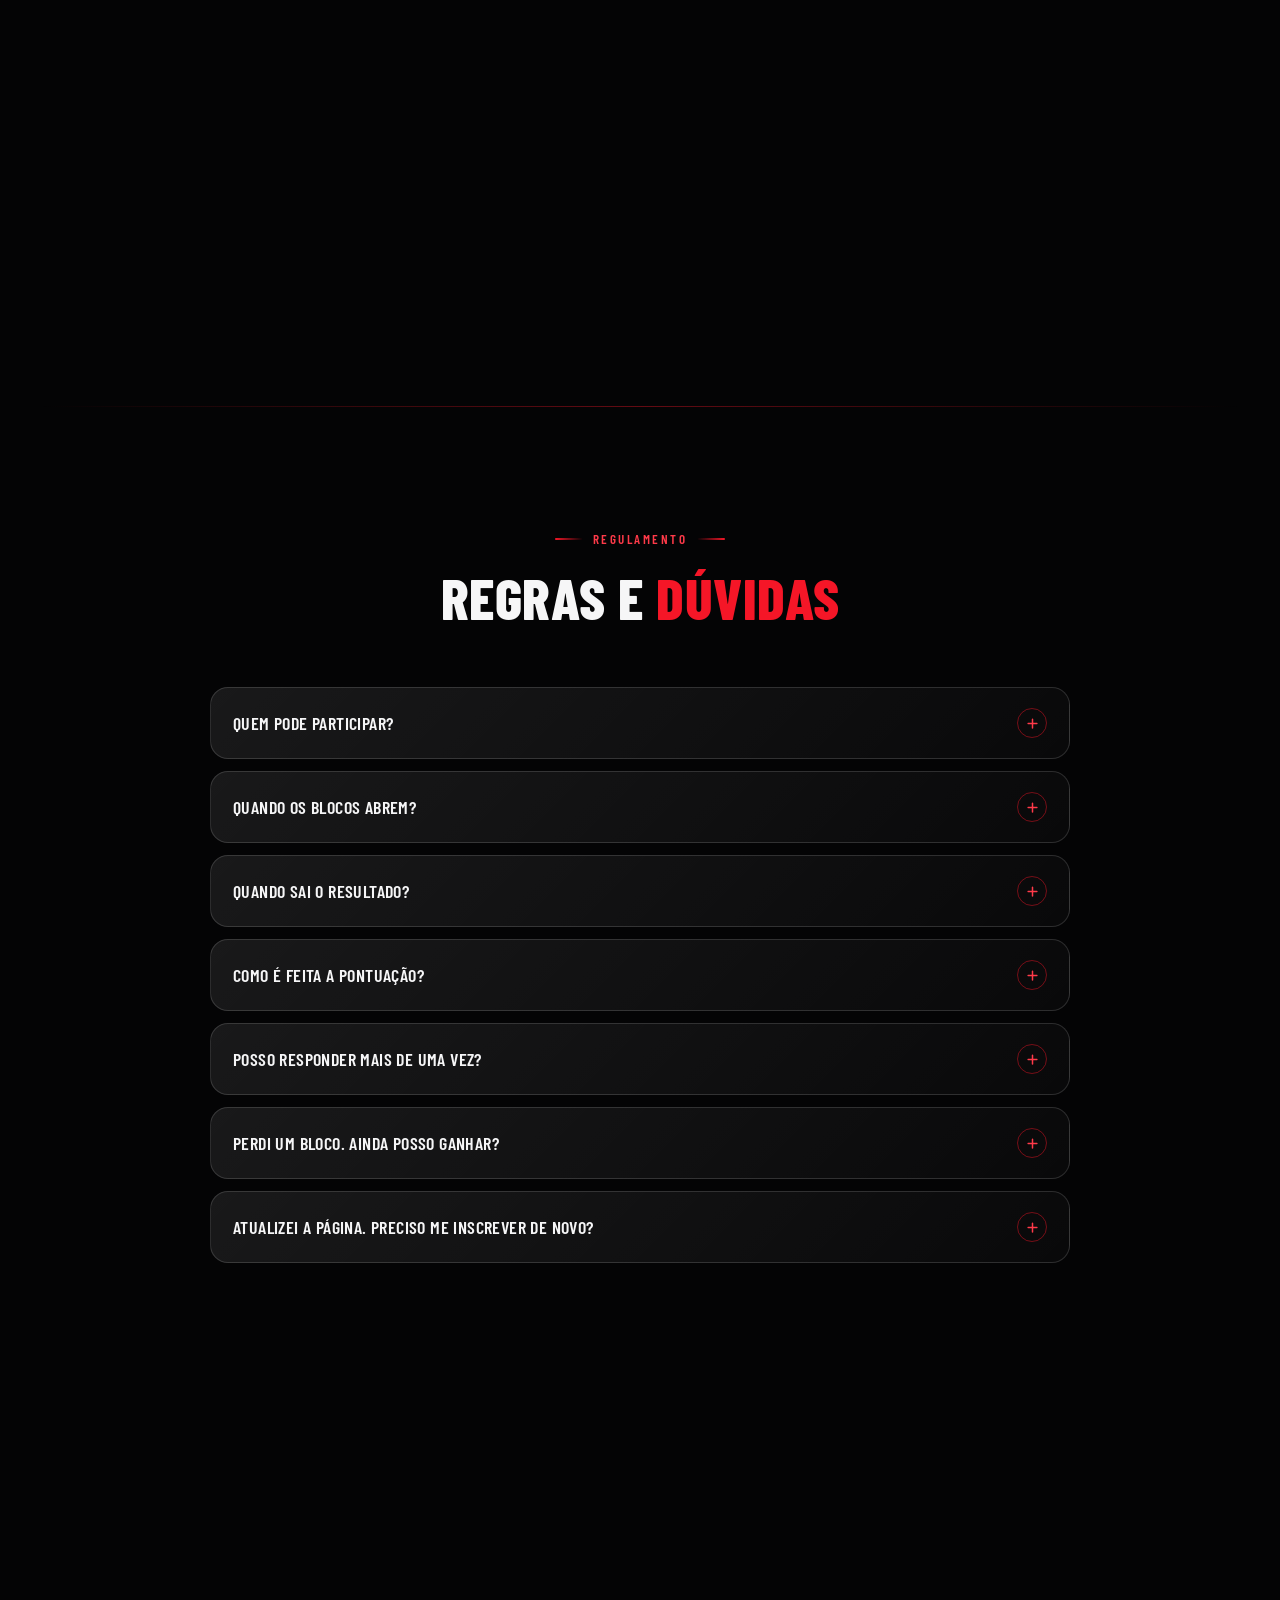
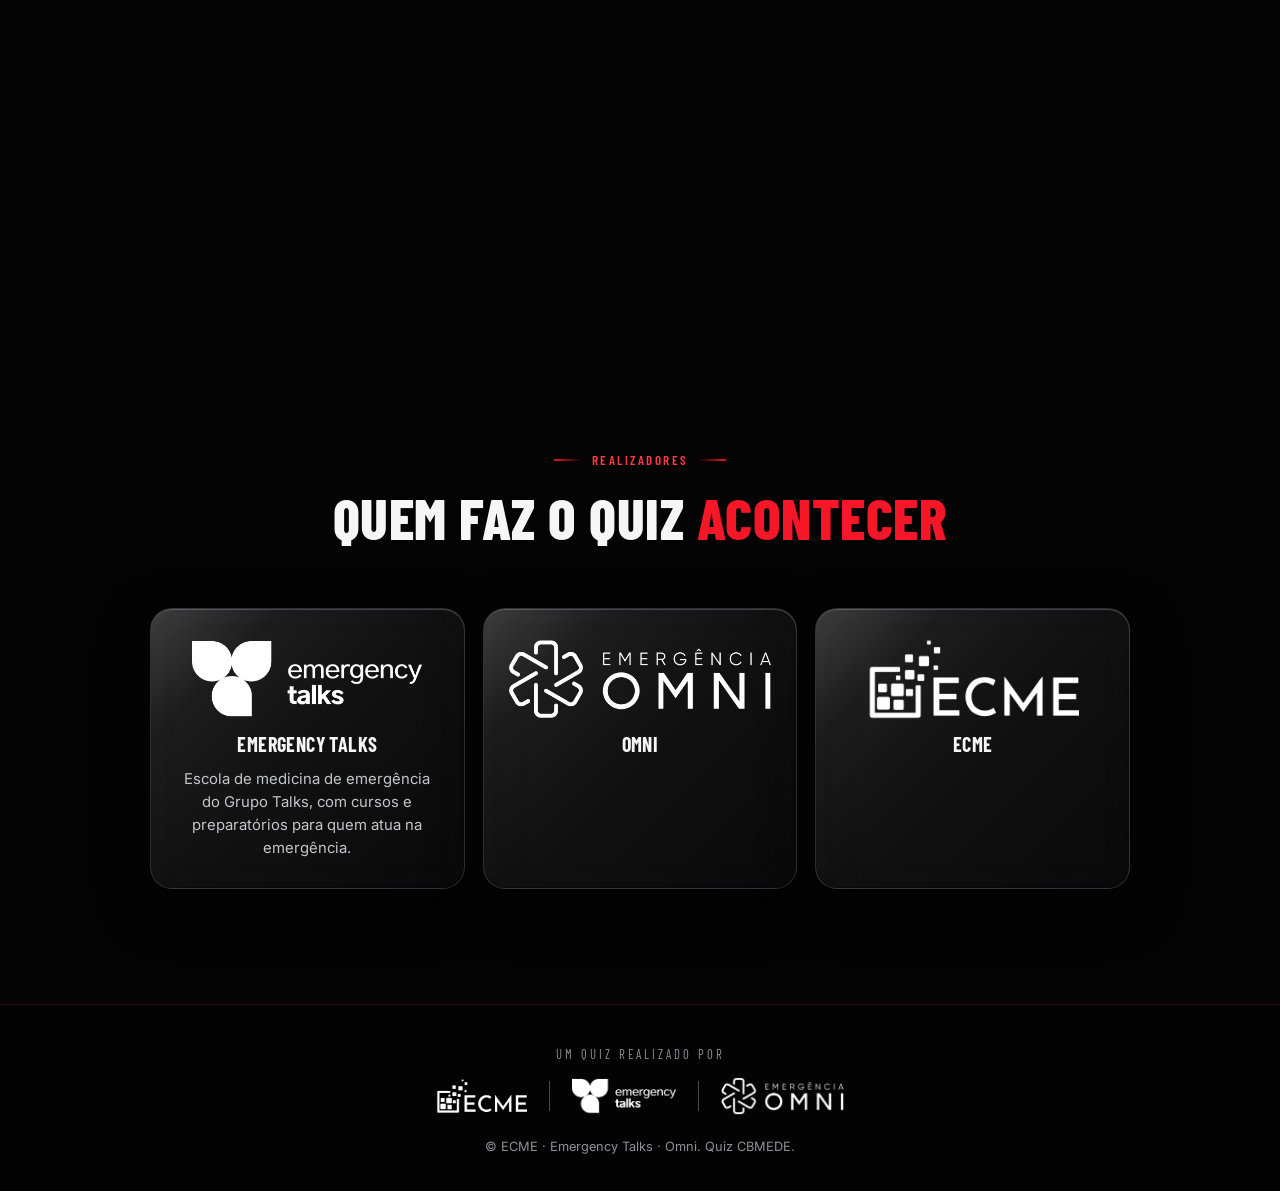
==== commit 49ec72b2: "CPF obrigatório, aceites obrigatórios, novas categorias e opções de 2027, regulamento e desempate de" ====
--- a/index.html
+++ b/index.html
@@ -25,7 +25,7 @@
 <!-- HEADER -->
 <header class="header">
   <div class="container nav">
-    <a href="index.html" class="brands" aria-label="Quiz CBMEDE: ECME, Emergency Talks e Omni"><img class="br-ecme" src="img/ecme.webp" alt="ECME" /><i class="br-sep"></i><img src="img/emergency-logo.png" alt="Emergency Talks" /><i class="br-sep"></i><img class="br-omni" src="img/omni.webp" alt="Omni" /></a>
+    <div class="brands" aria-label="Quiz CBMEDE: ECME, Emergency Talks e Omni"><a class="br-link" data-marca="ECME" target="_blank" rel="noopener"><img class="br-ecme" src="img/ecme.webp" alt="ECME" /></a><i class="br-sep"></i><a class="br-link" data-marca="Emergency Talks" target="_blank" rel="noopener"><img src="img/emergency-logo.png" alt="Emergency Talks" /></a><i class="br-sep"></i><a class="br-link" data-marca="Omni" target="_blank" rel="noopener"><img class="br-omni" src="img/omni.webp" alt="Omni" /></a></div>
     <nav class="nav-links" aria-label="Seções">
       <a href="#como-funciona">Como funciona</a>
       <a href="#caminho">O caminho</a>
@@ -87,15 +87,16 @@
           <div class="f-field"><label for="fEmail">E-mail</label><input id="fEmail" name="email" type="email" autocomplete="email" inputmode="email" placeholder="voce@email.com" required /></div>
           <div class="f-field"><label for="fWhats">WhatsApp com DDD</label><input id="fWhats" name="whatsapp" type="tel" autocomplete="tel" inputmode="tel" placeholder="(85) 99999-9999" required /></div>
         </div>
+        <div class="f-field"><label for="fCpf">CPF</label><input id="fCpf" name="cpf" type="text" inputmode="numeric" autocomplete="off" placeholder="000.000.000-00" maxlength="14" required /></div>
         <div class="f-field"><label for="fCategoria">Categoria profissional</label>
           <select id="fCategoria" name="categoria" required><option value="">Escolha uma opção</option></select></div>
         <fieldset class="f-set">
           <legend id="fPergunta2027">Em 2027, o que você quer oferecer mais para o seu paciente?</legend>
-          <span class="f-hint">Pode marcar mais de uma opção.</span>
+          <span class="f-hint">Marque as opções que fazem sentido para você.</span>
           <div class="f-chips" id="fInteresses"></div>
         </fieldset>
         <label class="f-check"><input type="checkbox" name="regulamento" />Li e aceito o <a href="#regulamento">regulamento do quiz</a>.</label>
-        <label class="f-check"><input type="checkbox" name="aceite" checked />Aceito receber mensagens da Emergency Talks, da ECME e da Omni, por WhatsApp e e-mail, com atualizações sobre o quiz e os cursos.</label>
+        <label class="f-check"><input type="checkbox" name="aceite" />Aceito receber mensagens da Emergency Talks, da ECME e da Omni, por WhatsApp e e-mail, com atualizações sobre o quiz e os cursos.</label>
         <p class="f-msg" id="msgInscricao" role="alert"></p>
         <button type="submit" class="btn btn-primary btn-block">Fazer minha inscrição</button>
       </form>
@@ -183,7 +184,7 @@
         <div>
           <span class="pz-pos">Vencedor</span>
           <h3>Videolaringoscópio</h3>
-          <p>Quem acertar mais perguntas nos 5 blocos leva o aparelho. Em caso de empate, vence quem respondeu mais rápido: os blocos são liberados em horários marcados, e quem responde antes sai na frente.</p>
+          <p>Quem acertar mais perguntas nos 5 blocos leva o aparelho. Em caso de empate, vence quem respondeu primeiro: o tempo conta a partir da hora em que cada bloco é liberado, e quem responde antes sai na frente.</p>
         </div>
       </div>
     </div>
@@ -200,10 +201,10 @@
       <h2>Regras e <span class="accent">dúvidas</span></h2>
     </div>
     <div class="faq-list">
-      <div class="faq-item fade-in"><button class="faq-q" aria-expanded="false">Quem pode participar?<span class="pm"><svg viewBox="0 0 24 24" fill="none" stroke="currentColor" stroke-width="2.4" stroke-linecap="round"><path d="M12 5v14M5 12h14"/></svg></span></button><div class="faq-a"><div><p>Médicos, residentes, estudantes de medicina, enfermeiros, técnicos de enfermagem e outros profissionais da saúde que fizerem a inscrição nesta página. A inscrição é gratuita.</p></div></div></div>
+      <div class="faq-item fade-in"><button class="faq-q" aria-expanded="false">Quem pode participar?<span class="pm"><svg viewBox="0 0 24 24" fill="none" stroke="currentColor" stroke-width="2.4" stroke-linecap="round"><path d="M12 5v14M5 12h14"/></svg></span></button><div class="faq-a"><div><p>Quem fizer a inscrição nesta página e também estiver inscrito no Congresso CBMEDE 2026. A inscrição no quiz é gratuita.</p></div></div></div>
       <div class="faq-item fade-in"><button class="faq-q" aria-expanded="false">Quando os blocos abrem?<span class="pm"><svg viewBox="0 0 24 24" fill="none" stroke="currentColor" stroke-width="2.4" stroke-linecap="round"><path d="M12 5v14M5 12h14"/></svg></span></button><div class="faq-a"><div><p>São 5 blocos de 6 perguntas (30 no total), no horário de Brasília: <span data-c="agenda"></span>. Cada bloco fica trancado com um cadeado até o horário dele.</p></div></div></div>
       <div class="faq-item fade-in"><button class="faq-q" aria-expanded="false">Quando sai o resultado?<span class="pm"><svg viewBox="0 0 24 24" fill="none" stroke="currentColor" stroke-width="2.4" stroke-linecap="round"><path d="M12 5v14M5 12h14"/></svg></span></button><div class="faq-a"><div><p>O vencedor é anunciado <span data-c="anuncio"></span>. As equipes das empresas realizadoras também entram em contato pelo WhatsApp e pelo e-mail informados na inscrição. Por isso, confira se os dados estão certos.</p></div></div></div>
-      <div class="faq-item fade-in"><button class="faq-q" aria-expanded="false">Como é feita a pontuação?<span class="pm"><svg viewBox="0 0 24 24" fill="none" stroke="currentColor" stroke-width="2.4" stroke-linecap="round"><path d="M12 5v14M5 12h14"/></svg></span></button><div class="faq-a"><div><p>Cada resposta certa vale 1 ponto. Somamos os pontos de todos os blocos que você responder. Em caso de empate, fica na frente quem gastou menos tempo, somando o tempo entre abrir e enviar cada bloco.</p></div></div></div>
+      <div class="faq-item fade-in"><button class="faq-q" aria-expanded="false">Como é feita a pontuação?<span class="pm"><svg viewBox="0 0 24 24" fill="none" stroke="currentColor" stroke-width="2.4" stroke-linecap="round"><path d="M12 5v14M5 12h14"/></svg></span></button><div class="faq-a"><div><p>Cada resposta certa vale 1 ponto. Somamos os pontos de todos os blocos que você responder. A pontuação conta a partir da hora em que cada bloco é liberado. Em caso de empate nos acertos, fica na frente quem respondeu primeiro: somamos o tempo entre a liberação de cada bloco e o envio das respostas.</p></div></div></div>
       <div class="faq-item fade-in"><button class="faq-q" aria-expanded="false">Posso responder mais de uma vez?<span class="pm"><svg viewBox="0 0 24 24" fill="none" stroke="currentColor" stroke-width="2.4" stroke-linecap="round"><path d="M12 5v14M5 12h14"/></svg></span></button><div class="faq-a"><div><p>Não. Cada pessoa envia cada bloco uma vez só. Vale o primeiro envio. Inscrições repetidas com o mesmo e-mail contam como uma só.</p></div></div></div>
       <div class="faq-item fade-in"><button class="faq-q" aria-expanded="false">Perdi um bloco. Ainda posso ganhar?<span class="pm"><svg viewBox="0 0 24 24" fill="none" stroke="currentColor" stroke-width="2.4" stroke-linecap="round"><path d="M12 5v14M5 12h14"/></svg></span></button><div class="faq-a"><div><p>Pode. O bloco que você perdeu não soma pontos, mas você continua participando dos próximos. Quanto mais blocos você responder, mais chances tem.</p></div></div></div>
       <div class="faq-item fade-in"><button class="faq-q" aria-expanded="false">Atualizei a página. Preciso me inscrever de novo?<span class="pm"><svg viewBox="0 0 24 24" fill="none" stroke="currentColor" stroke-width="2.4" stroke-linecap="round"><path d="M12 5v14M5 12h14"/></svg></span></button><div class="faq-a"><div><p>Não. Clique em <b>Já fiz minha inscrição</b>, no topo da página, e digite o seu e-mail. O quiz abre na hora.</p></div></div></div>
@@ -240,7 +241,7 @@
 <footer>
   <div class="container">
     <p class="foot-tag">Um quiz realizado por</p>
-    <div class="brands brands-foot"><img class="br-ecme" src="img/ecme.webp" alt="ECME" /><i class="br-sep"></i><img src="img/emergency-logo.png" alt="Emergency Talks" /><i class="br-sep"></i><img class="br-omni" src="img/omni.webp" alt="Omni" /></div>
+    <div class="brands brands-foot"><a class="br-link" data-marca="ECME" target="_blank" rel="noopener"><img class="br-ecme" src="img/ecme.webp" alt="ECME" /></a><i class="br-sep"></i><a class="br-link" data-marca="Emergency Talks" target="_blank" rel="noopener"><img src="img/emergency-logo.png" alt="Emergency Talks" /></a><i class="br-sep"></i><a class="br-link" data-marca="Omni" target="_blank" rel="noopener"><img class="br-omni" src="img/omni.webp" alt="Omni" /></a></div>
     <p class="foot-copy">© ECME · Emergency Talks · Omni. Quiz CBMEDE.</p>
   </div>
 </footer>
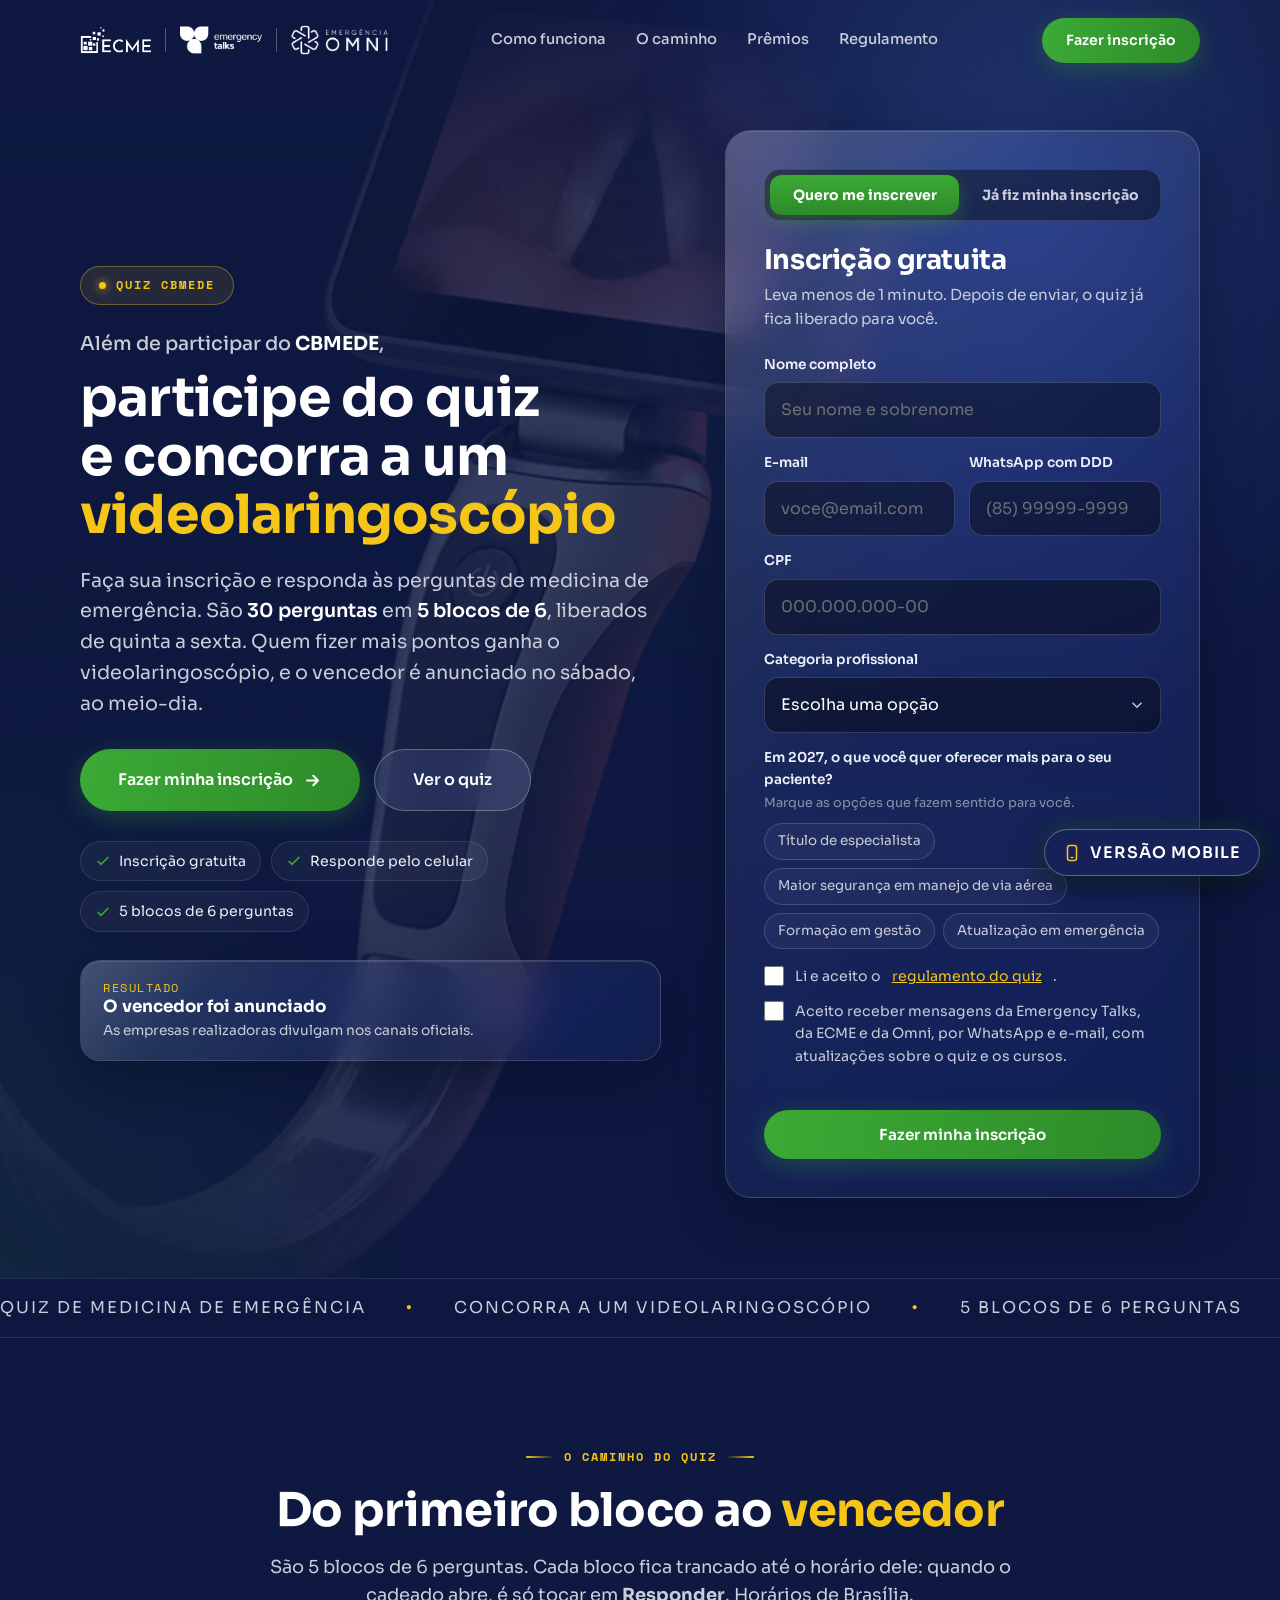
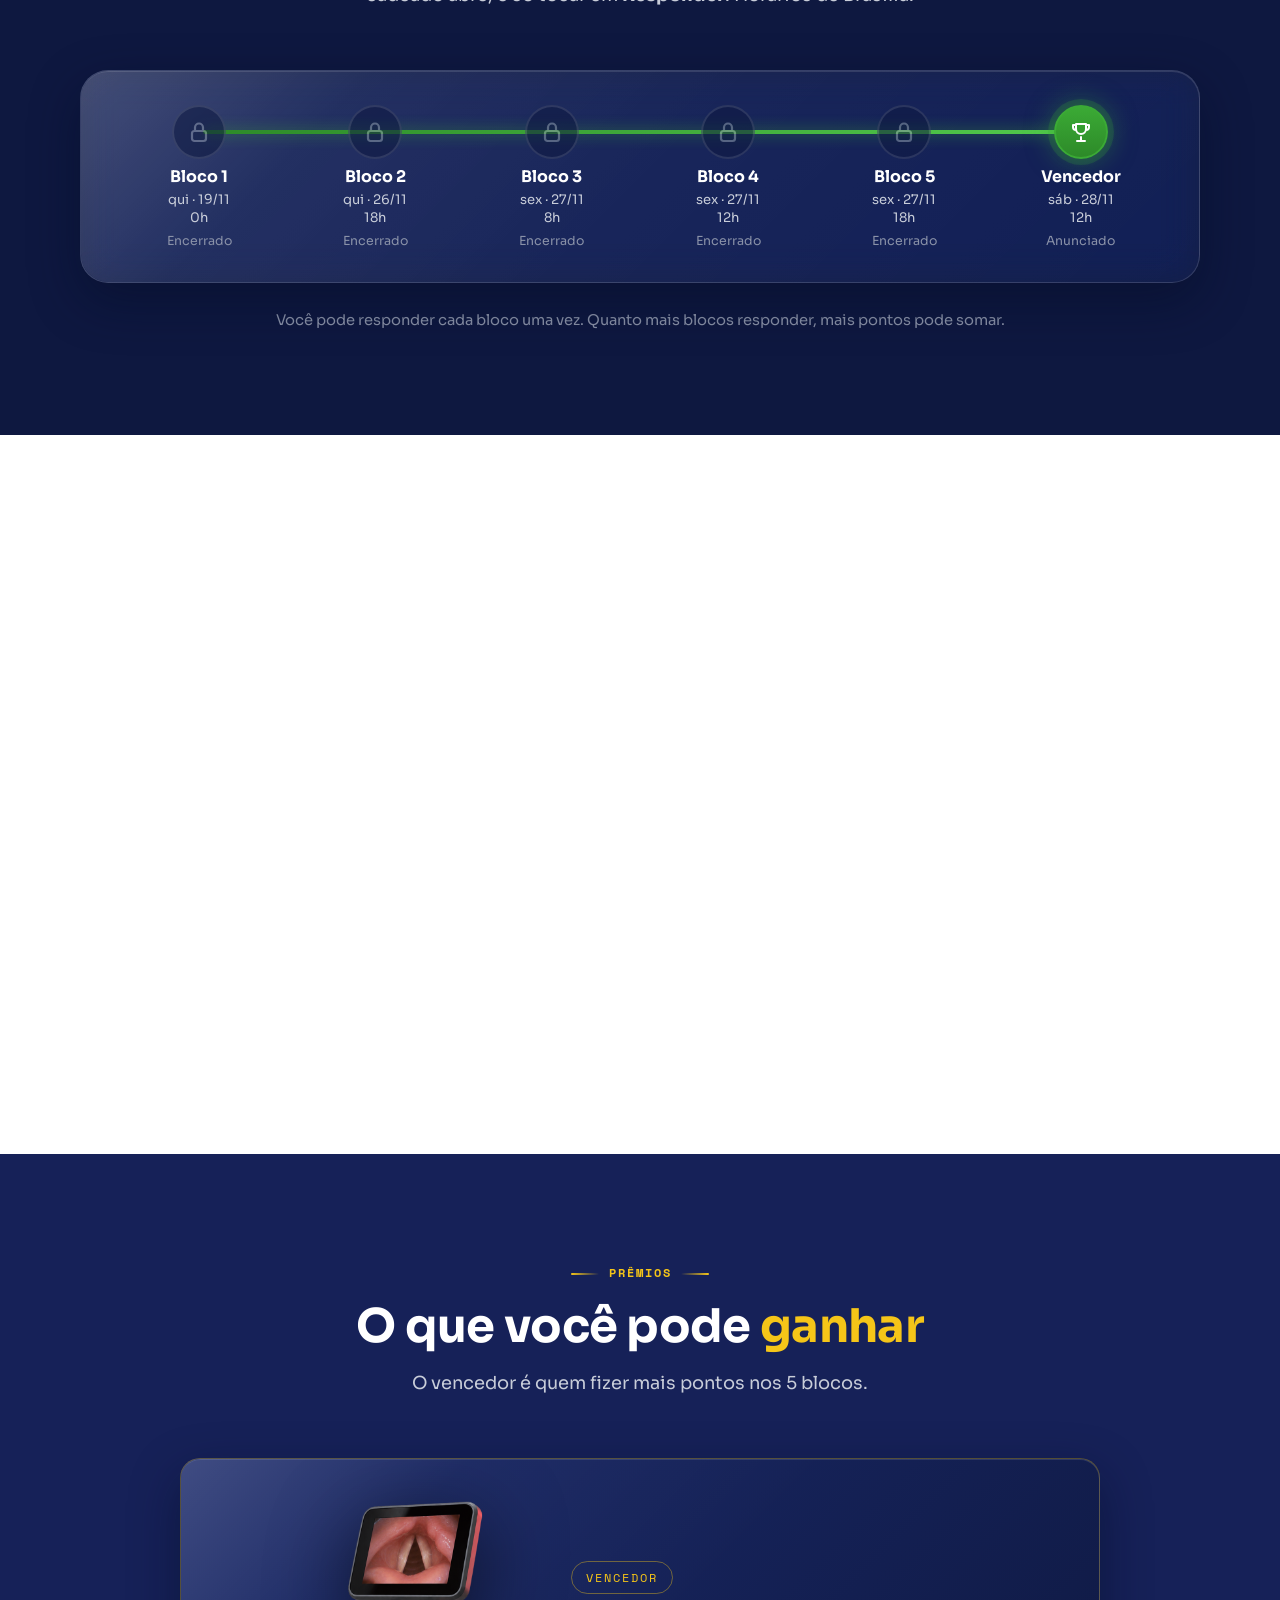
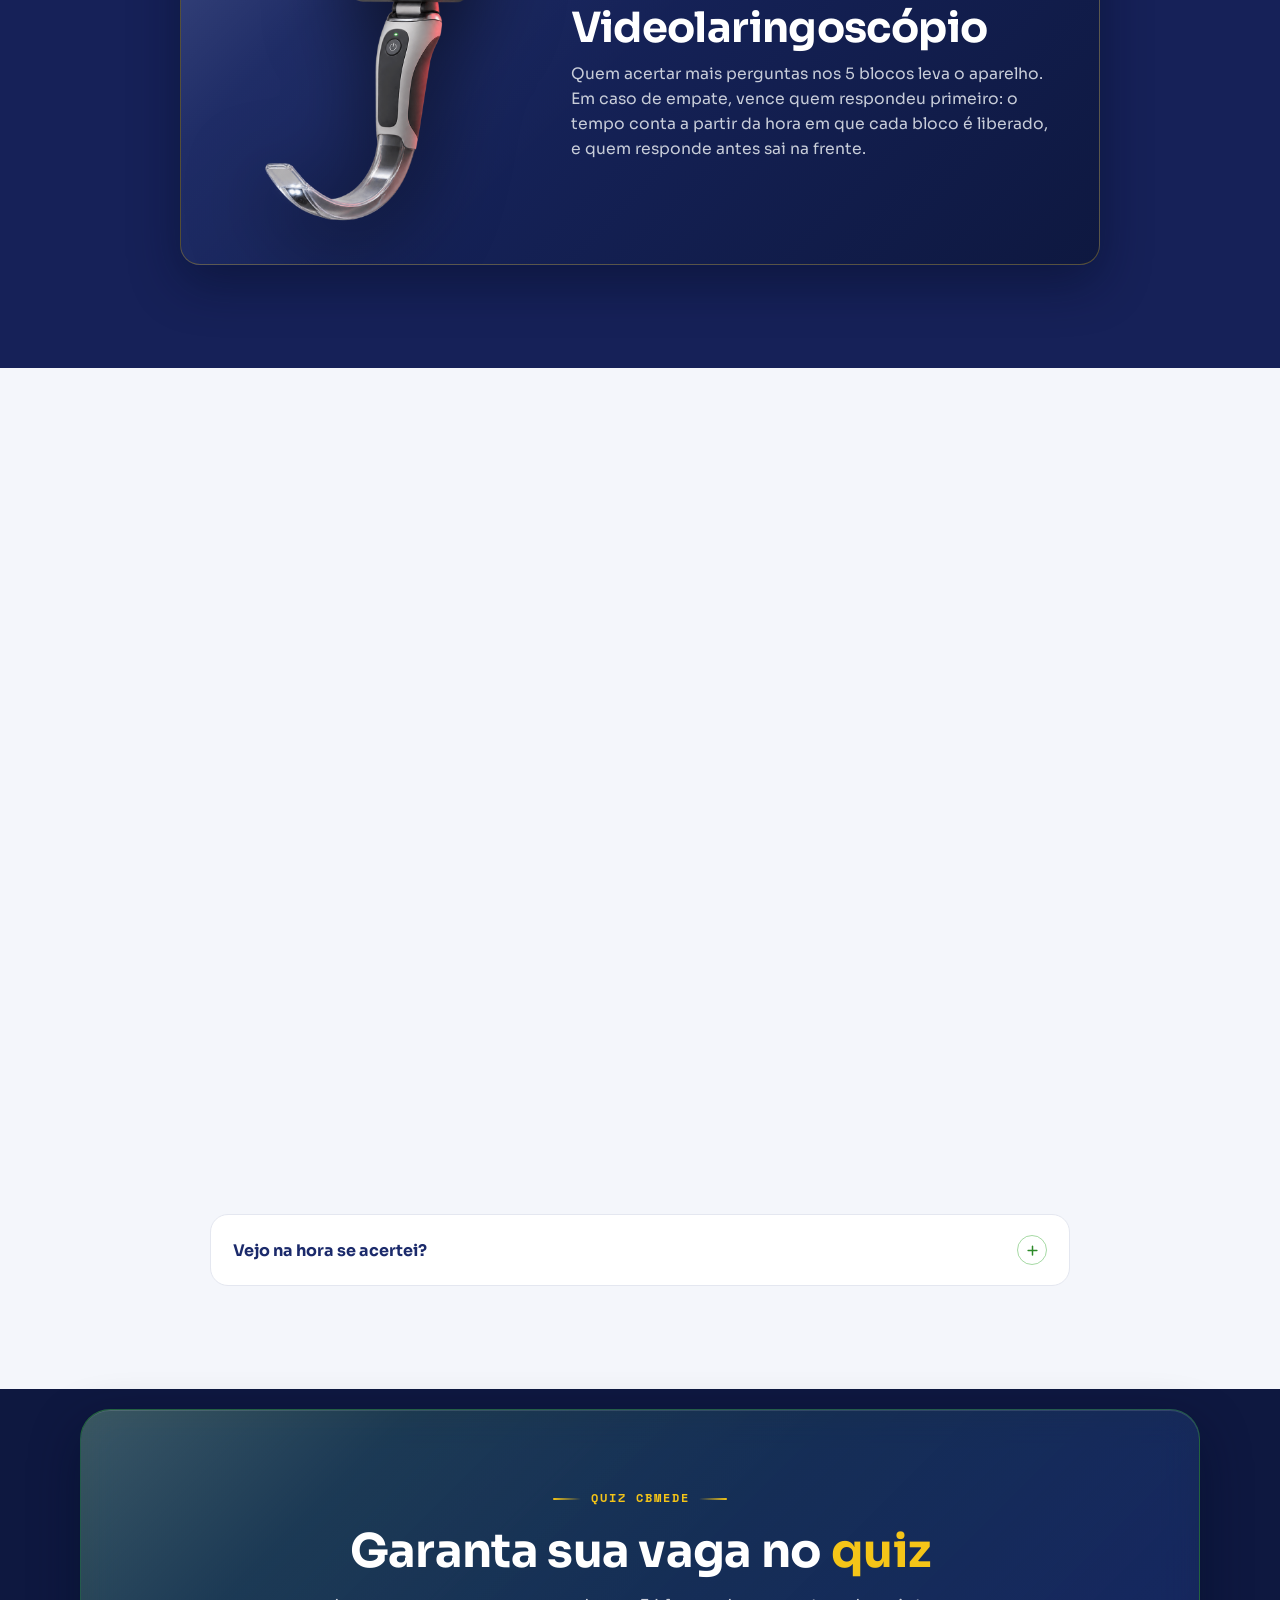
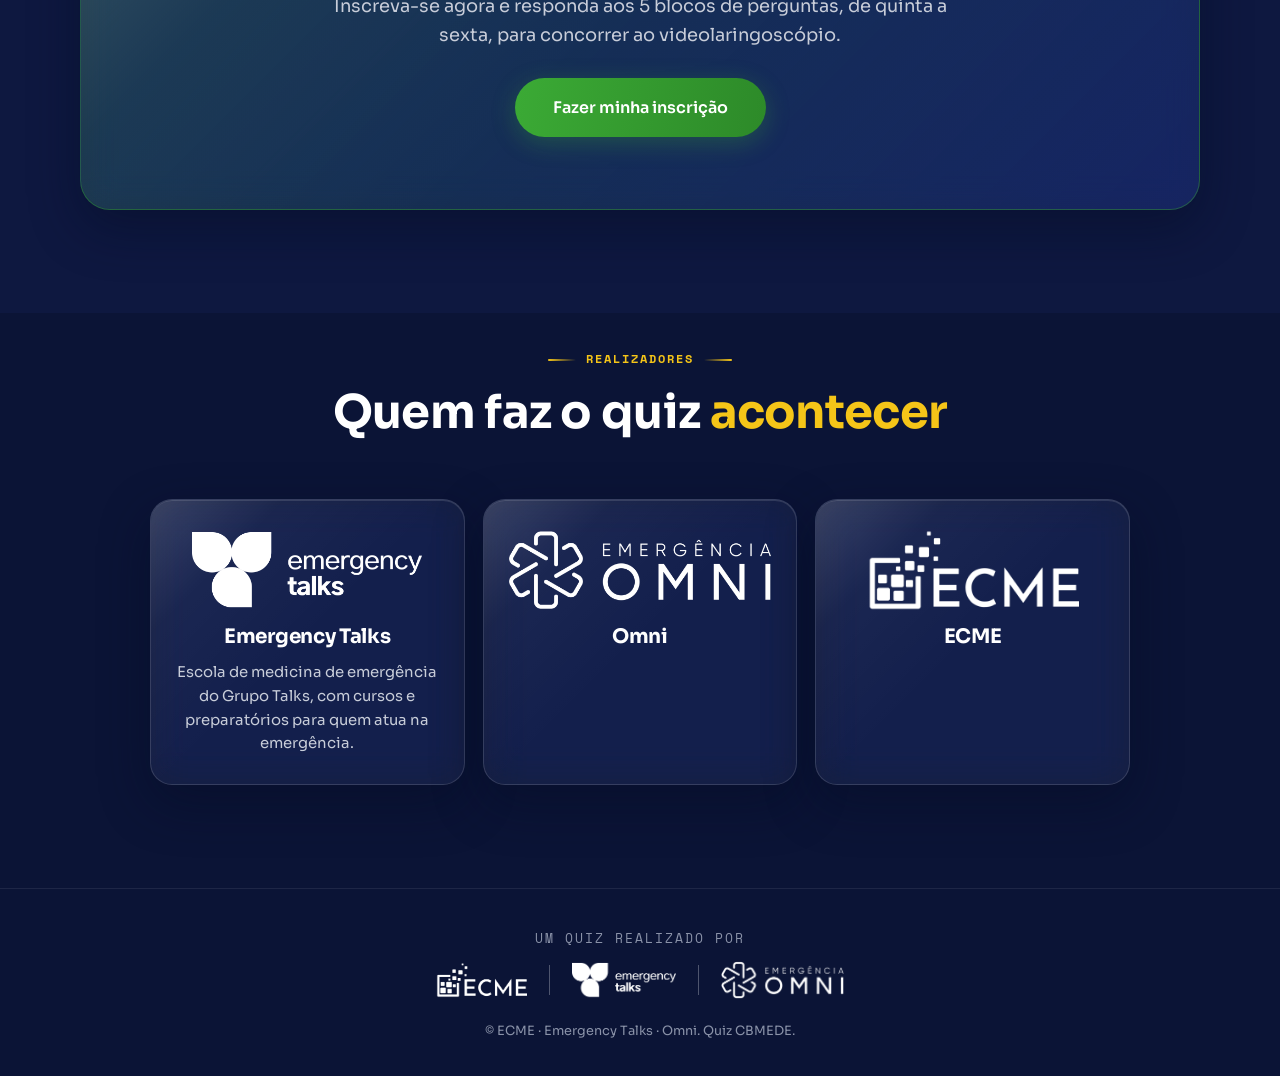
==== commit cf478249: "Novo layout baseado no site do congresso CBMEDE 2026 (azul, verde, dourado, Sora) Co-Authored-By: Cl" ====
--- a/index.html
+++ b/index.html
@@ -6,13 +6,13 @@
 <title>Quiz CBMEDE | Concorra a um videolaringoscópio · Emergency Talks</title>
 <meta name="description" content="Participe do Quiz CBMEDE, o quiz de medicina de emergência da Emergency Talks, ECME e Omni, e concorra a um videolaringoscópio. 30 perguntas em 5 blocos, de quinta a sábado." />
 <meta name="robots" content="noindex" />
-<meta name="theme-color" content="#040405" />
+<meta name="theme-color" content="#0e1840" />
 <meta property="og:title" content="Quiz CBMEDE · Concorra a um videolaringoscópio" />
 <meta property="og:description" content="Inscreva-se, responda aos 5 blocos de perguntas e concorra a um videolaringoscópio. O vencedor é anunciado no sábado." />
 <link rel="icon" href="data:image/svg+xml,%3Csvg xmlns='http://www.w3.org/2000/svg' viewBox='0 0 32 32'%3E%3Crect width='32' height='32' rx='8' fill='%23040405'/%3E%3Cpath d='M3 17h5l2-7 3 13 3-9 2 3h8' fill='none' stroke='%23F51627' stroke-width='2' stroke-linecap='round' stroke-linejoin='round'/%3E%3C/svg%3E" />
 <link rel="preconnect" href="https://fonts.googleapis.com" />
 <link rel="preconnect" href="https://fonts.gstatic.com" crossorigin />
-<link href="https://fonts.googleapis.com/css2?family=Barlow+Condensed:wght@400;500;600;700;800;900&family=Inter:wght@400;500;600;700&display=swap" rel="stylesheet" />
+<link href="https://fonts.googleapis.com/css2?family=Sora:wght@300;400;500;600;700&family=Space+Mono:wght@400;700&display=swap" rel="stylesheet" />
 <link rel="stylesheet" href="css/estilo.css" />
 </head>
 <body data-page="inicio">
--- a/css/estilo.css
+++ b/css/estilo.css
@@ -1,16 +1,17 @@
 :root{
-  --black:#040405;--black2:#0a0a0c;--graphite:#16161a;
-  --red:#F51627;--red-dark:#A90F1B;--red-deep:#6F0710;--red-light:#FF3A49;
-  --white:#F6F6F7;--white-warm:#EAE6E2;--gray-light:#C5C6CC;--gray-mid:#8E9098;
-  --gold:#E8C9A0;--green:#3BD67A;
-  --glass-bg:linear-gradient(135deg,rgba(255,255,255,.085),rgba(255,255,255,.022));
-  --glass-bg-red:linear-gradient(135deg,rgba(245,22,39,.14),rgba(245,22,39,.03));
+  --black:#0e1840;--black2:#162158;--graphite:#1b2a6b;
+  --red:#3baa35;--red-dark:#2d8a29;--red-deep:#0e1840;--red-light:#f5c518;
+  --white:#ffffff;--white-warm:#eef1fa;--gray-light:#c8cdd9;--gray-mid:#8a92a8;
+  --gold:#f5c518;--green:#52c94c;--accent:#f5c518;
+  --glass-bg:linear-gradient(135deg,rgba(255,255,255,.09),rgba(255,255,255,.03));
+  --glass-bg-red:linear-gradient(135deg,rgba(59,170,53,.16),rgba(59,170,53,.04));
   --glass-border:rgba(255,255,255,.14);
-  --glass-blur:blur(22px) saturate(150%);
-  --glass-shadow:0 18px 50px rgba(0,0,0,.5),inset 0 1px 0 rgba(255,255,255,.2),inset 0 -1px 1px rgba(0,0,0,.35);
-  --font-head:'Barlow Condensed',-apple-system,BlinkMacSystemFont,sans-serif;
-  --font-body:'Inter',-apple-system,BlinkMacSystemFont,'Segoe UI',Helvetica,Arial,sans-serif;
-  --maxw:1200px;--radius:22px;--glow:0 0 26px rgba(245,22,39,.45);--ease:cubic-bezier(.22,.61,.36,1);
+  --glass-blur:blur(18px) saturate(140%);
+  --glass-shadow:0 18px 50px rgba(5,10,35,.45),inset 0 1px 0 rgba(255,255,255,.12);
+  --font-head:'Sora',-apple-system,BlinkMacSystemFont,'Segoe UI',sans-serif;
+  --font-body:'Sora',-apple-system,BlinkMacSystemFont,'Segoe UI',sans-serif;
+  --mono:'Space Mono',ui-monospace,monospace;
+  --maxw:1200px;--radius:20px;--glow:0 6px 24px rgba(59,170,53,.3);--ease:cubic-bezier(.16,1,.3,1);
 }
 *{margin:0;padding:0;box-sizing:border-box}
 html{scroll-behavior:smooth;scroll-padding-top:90px;-webkit-text-size-adjust:100%}
@@ -39,23 +40,23 @@
 .section-head.center{margin-left:auto;margin-right:auto;text-align:center}
 .section-head .eyebrow{margin-bottom:18px}
 .section-head h2{margin-bottom:16px}
-.divider{height:1px;border:0;background:linear-gradient(90deg,transparent,rgba(245,22,39,.4),transparent);max-width:var(--maxw);margin:0 auto;position:relative;z-index:1}
+.divider{height:1px;border:0;background:linear-gradient(90deg,transparent,rgba(59,170,53,.4),transparent);max-width:var(--maxw);margin:0 auto;position:relative;z-index:1}
 
 /* ===== vidro ===== */
 .glass{position:relative;background:var(--glass-bg);backdrop-filter:var(--glass-blur);-webkit-backdrop-filter:var(--glass-blur);border:1px solid var(--glass-border);border-radius:var(--radius);box-shadow:var(--glass-shadow);overflow:hidden}
 .glass::before{content:"";position:absolute;inset:0;border-radius:inherit;pointer-events:none;background:linear-gradient(135deg,rgba(255,255,255,.2) 0%,rgba(255,255,255,.04) 22%,transparent 50%);opacity:.8}
 .glass>*{position:relative;z-index:1}
-.glass-red{background:var(--glass-bg-red);border-color:rgba(245,22,39,.34)}
+.glass-red{background:var(--glass-bg-red);border-color:rgba(59,170,53,.34)}
 
 /* ===== botões ===== */
 .btn{display:inline-flex;align-items:center;justify-content:center;gap:.6rem;font-family:var(--font-head);font-weight:700;text-transform:uppercase;letter-spacing:.6px;font-size:1.05rem;padding:16px 34px;border-radius:999px;transition:transform .25s var(--ease),box-shadow .3s var(--ease),background .3s var(--ease),opacity .2s;white-space:nowrap;position:relative;overflow:hidden;text-align:center}
 .btn svg{width:19px;height:19px;flex-shrink:0}
-.btn-primary{color:#fff;background:linear-gradient(100deg,#FF2436 0%,#A90F1B 100%);box-shadow:var(--glow);animation:pulseGlow 2.8s ease-in-out infinite}
+.btn-primary{color:#fff;background:linear-gradient(100deg,#3baa35 0%,#2d8a29 100%);box-shadow:var(--glow);animation:pulseGlow 2.8s ease-in-out infinite}
 .btn-primary::after{content:"";position:absolute;inset:0;background:linear-gradient(120deg,transparent 30%,rgba(255,255,255,.28) 50%,transparent 70%);transform:translateX(-120%);transition:transform .7s var(--ease)}
-.btn-primary:hover{background:linear-gradient(100deg,#FF3A49 0%,#F51627 100%);transform:translateY(-2px);box-shadow:0 0 38px rgba(245,22,39,.65)}
+.btn-primary:hover{background:linear-gradient(100deg,#52c94c 0%,#3baa35 100%);transform:translateY(-2px);box-shadow:0 0 38px rgba(59,170,53,.65)}
 .btn-primary:hover::after{transform:translateX(120%)}
 .btn-primary:disabled{opacity:.45;animation:none;box-shadow:none;transform:none;cursor:not-allowed}
-@keyframes pulseGlow{0%,100%{box-shadow:0 0 16px rgba(245,22,39,.35)}50%{box-shadow:0 0 32px rgba(245,22,39,.62)}}
+@keyframes pulseGlow{0%,100%{box-shadow:0 0 16px rgba(59,170,53,.35)}50%{box-shadow:0 0 32px rgba(59,170,53,.62)}}
 .btn-glass{color:var(--white);background:var(--glass-bg);backdrop-filter:var(--glass-blur);-webkit-backdrop-filter:var(--glass-blur);border:1px solid var(--glass-border)}
 .btn-glass:hover{background:linear-gradient(135deg,rgba(255,255,255,.16),rgba(255,255,255,.05));transform:translateY(-2px)}
 .btn-sm{padding:11px 22px;font-size:.92rem;animation:none}
@@ -65,9 +66,9 @@
 /* ===== fundo animado ===== */
 .bg-fx{position:fixed;inset:0;pointer-events:none;z-index:0;overflow:hidden}
 .blob{position:absolute;border-radius:50%;filter:blur(70px);opacity:.55;mix-blend-mode:screen;will-change:transform}
-.blob.b1{width:46vw;height:46vw;top:-12%;right:-8%;background:radial-gradient(circle at 35% 35%,rgba(245,22,39,.9),rgba(169,15,27,.25) 55%,transparent 72%);animation:drift1 22s ease-in-out infinite}
-.blob.b2{width:40vw;height:40vw;bottom:-14%;left:-10%;background:radial-gradient(circle,rgba(111,7,16,.85),rgba(245,22,39,.18) 55%,transparent 72%);animation:drift2 27s ease-in-out infinite}
-.blob.b3{width:30vw;height:30vw;top:38%;left:42%;background:radial-gradient(circle,rgba(245,22,39,.45),transparent 68%);animation:drift3 19s ease-in-out infinite}
+.blob.b1{width:46vw;height:46vw;top:-12%;right:-8%;background:radial-gradient(circle at 35% 35%,rgba(59,170,53,.9),rgba(45,138,41,.25) 55%,transparent 72%);animation:drift1 22s ease-in-out infinite}
+.blob.b2{width:40vw;height:40vw;bottom:-14%;left:-10%;background:radial-gradient(circle,rgba(14,24,64,.85),rgba(59,170,53,.18) 55%,transparent 72%);animation:drift2 27s ease-in-out infinite}
+.blob.b3{width:30vw;height:30vw;top:38%;left:42%;background:radial-gradient(circle,rgba(59,170,53,.45),transparent 68%);animation:drift3 19s ease-in-out infinite}
 @keyframes drift1{0%,100%{transform:translate(0,0) scale(1)}50%{transform:translate(-7vw,6vh) scale(1.18)}}
 @keyframes drift2{0%,100%{transform:translate(0,0) scale(1)}50%{transform:translate(6vw,-5vh) scale(1.22)}}
 @keyframes drift3{0%,100%{transform:translate(0,0) scale(1)}33%{transform:translate(5vw,4vh) scale(1.1)}66%{transform:translate(-4vw,-6vh) scale(.92)}}
@@ -75,7 +76,7 @@
 
 /* ===== header ===== */
 .header{position:fixed;top:0;left:0;right:0;z-index:100;transition:background .35s,padding .35s,border-color .35s;border-bottom:1px solid transparent;padding:18px 0}
-.header.scrolled{background:rgba(4,4,5,.62);backdrop-filter:blur(16px) saturate(150%);-webkit-backdrop-filter:blur(16px) saturate(150%);border-bottom-color:rgba(245,22,39,.2);padding:12px 0}
+.header.scrolled{background:rgba(4,4,5,.62);backdrop-filter:blur(16px) saturate(150%);-webkit-backdrop-filter:blur(16px) saturate(150%);border-bottom-color:rgba(59,170,53,.2);padding:12px 0}
 .nav{display:flex;align-items:center;justify-content:space-between;gap:20px}
 .logo img{height:34px;width:auto}
 .nav-links{display:flex;align-items:center;gap:30px}
@@ -84,32 +85,32 @@
 .nav-links a:hover{color:var(--white)}
 .nav-links a:hover::after{width:100%}
 .nav-cta .btn{padding:11px 24px;font-size:.88rem;animation:none}
-.hamburger{display:none;width:44px;height:44px;border-radius:12px;border:1px solid rgba(245,22,39,.35);align-items:center;justify-content:center}
+.hamburger{display:none;width:44px;height:44px;border-radius:12px;border:1px solid rgba(59,170,53,.35);align-items:center;justify-content:center}
 .hamburger svg{width:24px;height:24px}
 .mobile-menu{position:fixed;inset:0;z-index:150;background:rgba(4,4,5,.94);backdrop-filter:blur(16px);display:flex;flex-direction:column;justify-content:center;align-items:center;gap:6px;opacity:0;visibility:hidden;transition:opacity .35s,visibility .35s}
 .mobile-menu.open{opacity:1;visibility:visible}
 .mobile-menu a{font-family:var(--font-head);text-transform:uppercase;font-size:1.6rem;letter-spacing:1px;color:var(--white);padding:10px 0}
 .mobile-menu .btn{margin-top:22px;animation:none;font-size:1.05rem}
-.mm-close{position:absolute;top:20px;right:20px;width:44px;height:44px;border-radius:50%;border:1px solid rgba(245,22,39,.4);display:flex;align-items:center;justify-content:center}
+.mm-close{position:absolute;top:20px;right:20px;width:44px;height:44px;border-radius:50%;border:1px solid rgba(59,170,53,.4);display:flex;align-items:center;justify-content:center}
 
 /* ===== hero ===== */
 .hero{min-height:100svh;display:flex;align-items:center;padding-top:130px;padding-bottom:80px;overflow:hidden}
 .hero-fx{position:absolute;inset:0;z-index:0;pointer-events:none;overflow:hidden}
-.hero-aurora{position:absolute;inset:-25%;background:radial-gradient(40% 50% at 70% 25%,rgba(245,22,39,.3),transparent 60%),radial-gradient(44% 56% at 14% 86%,rgba(111,7,16,.32),transparent 62%),radial-gradient(40% 50% at 90% 85%,rgba(169,15,27,.24),transparent 62%);animation:auroraPulse 8s ease-in-out infinite}
+.hero-aurora{position:absolute;inset:-25%;background:radial-gradient(40% 50% at 70% 25%,rgba(59,170,53,.3),transparent 60%),radial-gradient(44% 56% at 14% 86%,rgba(14,24,64,.32),transparent 62%),radial-gradient(40% 50% at 90% 85%,rgba(45,138,41,.24),transparent 62%);animation:auroraPulse 8s ease-in-out infinite}
 @keyframes auroraPulse{0%,100%{opacity:.7;transform:scale(1)}50%{opacity:1;transform:scale(1.06)}}
-.hero-scan{position:absolute;top:0;bottom:0;left:-40%;width:40%;background:linear-gradient(90deg,transparent,rgba(245,22,39,.08),transparent);animation:scanX 7.5s ease-in-out infinite}
+.hero-scan{position:absolute;top:0;bottom:0;left:-40%;width:40%;background:linear-gradient(90deg,transparent,rgba(59,170,53,.08),transparent);animation:scanX 7.5s ease-in-out infinite}
 @keyframes scanX{0%{left:-40%}100%{left:110%}}
 .hero-ecg{position:absolute;left:0;right:0;top:70%;height:22%;opacity:.35;animation:auroraPulse 3.2s ease-in-out infinite}
 .hero-ecg svg{width:100%;height:100%}
-.hero-ecg path{fill:none;stroke:var(--red);stroke-width:2;stroke-linecap:round;stroke-linejoin:round;filter:drop-shadow(0 0 10px rgba(245,22,39,.85))}
+.hero-ecg path{fill:none;stroke:var(--red);stroke-width:2;stroke-linecap:round;stroke-linejoin:round;filter:drop-shadow(0 0 10px rgba(59,170,53,.85))}
 .hero-grid{position:relative;z-index:2;display:grid;grid-template-columns:minmax(0,1.1fr) minmax(0,.9fr);gap:clamp(30px,5vw,70px);align-items:center}
-.hero-kicker{display:inline-flex;align-items:center;gap:10px;font-family:var(--font-head);text-transform:uppercase;letter-spacing:2.5px;font-size:.8rem;font-weight:600;color:var(--white);padding:9px 18px;border-radius:999px;background:linear-gradient(90deg,rgba(245,22,39,.18),rgba(245,22,39,.03));border:1px solid rgba(245,22,39,.42);margin-bottom:24px;box-shadow:0 0 24px rgba(245,22,39,.18)}
+.hero-kicker{display:inline-flex;align-items:center;gap:10px;font-family:var(--font-head);text-transform:uppercase;letter-spacing:2.5px;font-size:.8rem;font-weight:600;color:var(--white);padding:9px 18px;border-radius:999px;background:linear-gradient(90deg,rgba(59,170,53,.18),rgba(59,170,53,.03));border:1px solid rgba(59,170,53,.42);margin-bottom:24px;box-shadow:0 0 24px rgba(59,170,53,.18)}
 .hero-kicker i{width:7px;height:7px;border-radius:50%;background:var(--red);box-shadow:0 0 10px var(--red);animation:blink 1.4s ease-in-out infinite;flex-shrink:0}
 @keyframes blink{0%,100%{opacity:1}50%{opacity:.2}}
 .hero-pre{font-family:var(--font-head);text-transform:uppercase;font-weight:600;letter-spacing:1px;font-size:clamp(1.1rem,1.9vw,1.45rem);color:var(--gray-light);margin-bottom:10px}
 .hero-pre b{color:var(--white);font-weight:700}
 .hero h1{font-size:clamp(2.1rem,4.5vw,4.1rem);margin-bottom:22px;text-wrap:balance;background:linear-gradient(100deg,#fff 18%,#c7ccd6 42%,#fff 64%,#fff 100%);background-size:220% auto;-webkit-background-clip:text;background-clip:text;-webkit-text-fill-color:transparent;color:transparent;animation:sheen 7s linear infinite}
-.hero h1 .accent{-webkit-text-fill-color:var(--red);color:var(--red);text-shadow:0 0 36px rgba(245,22,39,.55);display:inline-block}
+.hero h1 .accent{-webkit-text-fill-color:var(--red);color:var(--red);text-shadow:0 0 36px rgba(59,170,53,.55);display:inline-block}
 @keyframes sheen{to{background-position:-220% center}}
 .hero-sub{font-size:clamp(1.05rem,1.5vw,1.28rem);color:var(--gray-light);max-width:600px;margin-bottom:30px}
 .hero-sub b{color:var(--white);font-weight:600}
@@ -125,19 +126,19 @@
 .hero-status span{font-size:.86rem;color:var(--gray-light)}
 .hero-status.is-live{justify-content:flex-start}
 .hero-status.is-live>div{flex:1;min-width:180px}
-.hst-dot{width:12px;height:12px;border-radius:50%;background:var(--red);box-shadow:0 0 0 0 rgba(245,22,39,.6);animation:ping 1.8s ease-out infinite;flex-shrink:0}
-@keyframes ping{0%{box-shadow:0 0 0 0 rgba(245,22,39,.5)}70%,100%{box-shadow:0 0 0 14px rgba(245,22,39,0)}}
+.hst-dot{width:12px;height:12px;border-radius:50%;background:var(--red);box-shadow:0 0 0 0 rgba(59,170,53,.6);animation:ping 1.8s ease-out infinite;flex-shrink:0}
+@keyframes ping{0%{box-shadow:0 0 0 0 rgba(59,170,53,.5)}70%,100%{box-shadow:0 0 0 14px rgba(59,170,53,0)}}
 .cd{display:flex;gap:8px}
-.cd div{min-width:54px;text-align:center;padding:8px 6px;border-radius:12px;background:rgba(0,0,0,.35);border:1px solid rgba(245,22,39,.25)}
+.cd div{min-width:54px;text-align:center;padding:8px 6px;border-radius:12px;background:rgba(0,0,0,.35);border:1px solid rgba(59,170,53,.25)}
 .cd b{font-size:1.5rem;color:var(--red);font-weight:800;line-height:1}
 .cd span{display:block;font-size:.62rem;text-transform:uppercase;letter-spacing:1px;color:var(--gray-mid);margin-top:3px}
 
 /* card do prêmio (topo) */
 .hero-form{position:relative;max-width:520px;margin:0 auto;width:100%;scroll-margin-top:90px}
 .prize-stage{position:relative;max-width:460px;margin:0 auto;width:100%}
-.prize-card{padding:28px 26px 26px;border-radius:28px;text-align:center;background:linear-gradient(160deg,rgba(28,8,10,.75),rgba(8,8,10,.6));border-color:rgba(245,22,39,.3)}
-.prize-card .pc-glow{position:absolute;inset:0;background:radial-gradient(circle at 50% 38%,rgba(245,22,39,.32),transparent 58%);pointer-events:none}
-.prize-card .pc-tag{display:inline-flex;align-items:center;gap:8px;font-family:var(--font-head);text-transform:uppercase;letter-spacing:2px;font-size:.78rem;color:var(--gold);border:1px solid rgba(232,201,160,.35);border-radius:999px;padding:7px 15px;margin-bottom:10px}
+.prize-card{padding:28px 26px 26px;border-radius:28px;text-align:center;background:linear-gradient(160deg,rgba(28,8,10,.75),rgba(8,8,10,.6));border-color:rgba(59,170,53,.3)}
+.prize-card .pc-glow{position:absolute;inset:0;background:radial-gradient(circle at 50% 38%,rgba(59,170,53,.32),transparent 58%);pointer-events:none}
+.prize-card .pc-tag{display:inline-flex;align-items:center;gap:8px;font-family:var(--font-head);text-transform:uppercase;letter-spacing:2px;font-size:.78rem;color:var(--gold);border:1px solid rgba(245,197,24,.35);border-radius:999px;padding:7px 15px;margin-bottom:10px}
 .prize-card .pc-tag svg{width:15px;height:15px}
 .vl-svg{width:100%;height:auto;max-height:330px;margin:4px auto 6px;filter:drop-shadow(0 20px 40px rgba(0,0,0,.6))}
 .vl-svg .scr-glow{animation:auroraPulse 3s ease-in-out infinite;transform-origin:center}
@@ -145,7 +146,7 @@
 .prize-card h3 b{color:var(--red)}
 .prize-card p{font-size:.92rem;color:var(--gray-light);margin-top:8px}
 .float-chip{position:absolute;z-index:20;display:flex;align-items:center;gap:10px;padding:12px 16px;border-radius:16px;background:var(--glass-bg);backdrop-filter:var(--glass-blur);-webkit-backdrop-filter:var(--glass-blur);border:1px solid var(--glass-border);box-shadow:0 14px 40px rgba(0,0,0,.5)}
-.float-chip .fc-ic{width:36px;height:36px;border-radius:11px;display:flex;align-items:center;justify-content:center;background:linear-gradient(180deg,rgba(245,22,39,.9),rgba(169,15,27,.9));flex-shrink:0}
+.float-chip .fc-ic{width:36px;height:36px;border-radius:11px;display:flex;align-items:center;justify-content:center;background:linear-gradient(180deg,rgba(59,170,53,.9),rgba(45,138,41,.9));flex-shrink:0}
 .float-chip .fc-ic svg{width:19px;height:19px;color:#fff}
 .float-chip b{font-family:var(--font-head);font-size:1.35rem;line-height:.9;color:var(--white);display:block}
 .float-chip span{font-size:.66rem;letter-spacing:.5px;color:var(--gray-light);text-transform:uppercase}
@@ -154,7 +155,7 @@
 @keyframes floaty{0%,100%{transform:translateY(0)}50%{transform:translateY(-10px)}}
 
 /* ===== marquee ===== */
-.marquee{position:relative;z-index:1;border-top:1px solid rgba(245,22,39,.18);border-bottom:1px solid rgba(245,22,39,.18);padding:16px 0;overflow:hidden;white-space:nowrap;background:rgba(8,4,5,.4)}
+.marquee{position:relative;z-index:1;border-top:1px solid rgba(59,170,53,.18);border-bottom:1px solid rgba(59,170,53,.18);padding:16px 0;overflow:hidden;white-space:nowrap;background:rgba(8,4,5,.4)}
 .marquee-track{display:inline-flex;gap:40px;animation:marquee 30s linear infinite}
 .marquee-track span{font-family:var(--font-head);text-transform:uppercase;letter-spacing:2px;font-size:1.02rem;color:var(--gray-light);display:inline-flex;align-items:center;gap:40px}
 .marquee-track span::after{content:"●";color:var(--red);font-size:.6rem}
@@ -163,9 +164,9 @@
 /* ===== como funciona ===== */
 .steps{display:grid;grid-template-columns:repeat(4,1fr);gap:20px;counter-reset:passo}
 .step{padding:30px 26px;transition:transform .35s var(--ease),border-color .35s}
-.step:hover{transform:translateY(-6px);border-color:rgba(245,22,39,.4)}
-.step .s-n{font-family:var(--font-head);font-weight:900;font-size:3.2rem;line-height:1;color:transparent;-webkit-text-stroke:1.5px rgba(245,22,39,.7);margin-bottom:14px}
-.step .s-ic{position:absolute;top:28px;right:24px;width:46px;height:46px;border-radius:14px;display:flex;align-items:center;justify-content:center;background:linear-gradient(180deg,rgba(245,22,39,.2),rgba(111,7,16,.18));border:1px solid rgba(245,22,39,.42)}
+.step:hover{transform:translateY(-6px);border-color:rgba(59,170,53,.4)}
+.step .s-n{font-family:var(--font-head);font-weight:900;font-size:3.2rem;line-height:1;color:transparent;-webkit-text-stroke:1.5px rgba(59,170,53,.7);margin-bottom:14px}
+.step .s-ic{position:absolute;top:28px;right:24px;width:46px;height:46px;border-radius:14px;display:flex;align-items:center;justify-content:center;background:linear-gradient(180deg,rgba(59,170,53,.2),rgba(14,24,64,.18));border:1px solid rgba(59,170,53,.42)}
 .step .s-ic svg{width:23px;height:23px;color:var(--red)}
 .step h3{font-size:1.3rem;margin-bottom:8px}
 .step p{font-size:.95rem;color:var(--gray-light)}
@@ -177,7 +178,7 @@
 .insc-info .lead{margin-bottom:26px}
 .check-list{display:flex;flex-direction:column;gap:14px}
 .check-list li{display:flex;gap:13px;align-items:flex-start;color:var(--white-warm)}
-.check-list .ck{flex-shrink:0;width:26px;height:26px;border-radius:8px;display:flex;align-items:center;justify-content:center;background:rgba(245,22,39,.14);border:1px solid rgba(245,22,39,.4);margin-top:1px}
+.check-list .ck{flex-shrink:0;width:26px;height:26px;border-radius:8px;display:flex;align-items:center;justify-content:center;background:rgba(59,170,53,.14);border:1px solid rgba(59,170,53,.4);margin-top:1px}
 .check-list .ck svg{width:15px;height:15px;color:var(--red-light)}
 .form-card{padding:clamp(24px,3.4vw,38px);border-radius:26px}
 .form-card h3{font-size:1.7rem;margin-bottom:6px}
@@ -189,7 +190,7 @@
 .f-field select{background-image:url("data:image/svg+xml,%3Csvg xmlns='http://www.w3.org/2000/svg' viewBox='0 0 24 24' fill='none' stroke='%23C5C6CC' stroke-width='2'%3E%3Cpolyline points='6 9 12 15 18 9'/%3E%3C/svg%3E");background-repeat:no-repeat;background-position:right 14px center;background-size:18px;padding-right:42px}
 .f-field select option{background:#111;color:#fff}
 .f-field input::placeholder{color:#6d6f77}
-.f-field input:focus,.f-field select:focus{border-color:var(--red);box-shadow:0 0 0 3px rgba(245,22,39,.2)}
+.f-field input:focus,.f-field select:focus{border-color:var(--red);box-shadow:0 0 0 3px rgba(59,170,53,.2)}
 .f-check{display:flex;gap:11px;align-items:flex-start;font-size:.88rem;color:var(--gray-light);margin-bottom:12px;cursor:pointer}
 .f-check input{width:20px;height:20px;accent-color:var(--red);flex-shrink:0;margin-top:1px}
 .f-check a{color:var(--red-light);text-decoration:underline}
@@ -207,7 +208,7 @@
 .pi-sub{font-size:.95rem;color:var(--gray-light);margin-bottom:18px}
 .pi-sub b{color:var(--white)}
 .pi-box{padding:20px;border-radius:18px;background:rgba(0,0,0,.3);border:1px solid rgba(255,255,255,.1);display:flex;flex-direction:column;gap:4px}
-.pi-box.pi-live{border-color:rgba(245,22,39,.5);background:linear-gradient(135deg,rgba(245,22,39,.14),rgba(0,0,0,.3))}
+.pi-box.pi-live{border-color:rgba(59,170,53,.5);background:linear-gradient(135deg,rgba(59,170,53,.14),rgba(0,0,0,.3))}
 .pi-box small{font-family:var(--font-head);text-transform:uppercase;letter-spacing:2px;font-size:.72rem;color:var(--red-light)}
 .pi-box b{font-family:var(--font-head);text-transform:uppercase;font-size:1.3rem;color:var(--white);letter-spacing:.4px}
 .pi-box span{font-size:.9rem;color:var(--gray-light);margin-bottom:12px}
@@ -215,9 +216,9 @@
 
 /* ===== prêmios ===== */
 .pz-grid{display:grid;grid-template-columns:1.25fr 1fr;gap:22px;align-items:stretch}
-.pz-main{display:grid;grid-template-columns:.9fr 1.1fr;gap:10px;align-items:center;padding:clamp(26px,3.6vw,40px);border-color:rgba(245,22,39,.35);background:linear-gradient(135deg,rgba(28,8,10,.8),rgba(8,8,10,.6))}
+.pz-main{display:grid;grid-template-columns:.9fr 1.1fr;gap:10px;align-items:center;padding:clamp(26px,3.6vw,40px);border-color:rgba(59,170,53,.35);background:linear-gradient(135deg,rgba(28,8,10,.8),rgba(8,8,10,.6))}
 .pz-main .vl-svg{max-height:260px}
-.pz-pos{display:inline-block;font-family:var(--font-head);text-transform:uppercase;letter-spacing:2px;font-size:.78rem;color:var(--gold);border:1px solid rgba(232,201,160,.35);border-radius:999px;padding:6px 14px;margin-bottom:14px}
+.pz-pos{display:inline-block;font-family:var(--font-head);text-transform:uppercase;letter-spacing:2px;font-size:.78rem;color:var(--gold);border:1px solid rgba(245,197,24,.35);border-radius:999px;padding:6px 14px;margin-bottom:14px}
 .pz-main h3{font-size:clamp(1.9rem,3.4vw,2.6rem);line-height:1;margin-bottom:12px}
 .pz-main p,.pz-item p{color:var(--gray-light);font-size:.98rem}
 .pz-side{display:flex;flex-direction:column;gap:22px}
@@ -227,22 +228,22 @@
 /* ===== regulamento (FAQ) ===== */
 .faq-list{max-width:860px;margin:0 auto;display:flex;flex-direction:column;gap:12px}
 .faq-item{border-radius:18px;background:var(--glass-bg);border:1px solid var(--glass-border);overflow:hidden;transition:border-color .3s}
-.faq-item.open{border-color:rgba(245,22,39,.45)}
+.faq-item.open{border-color:rgba(59,170,53,.45)}
 .faq-q{width:100%;display:flex;justify-content:space-between;align-items:center;gap:18px;padding:20px 22px;text-align:left;font-family:var(--font-head);text-transform:uppercase;letter-spacing:.4px;font-size:1.12rem;font-weight:600;color:var(--white)}
-.faq-q .pm{width:30px;height:30px;border-radius:50%;border:1px solid rgba(245,22,39,.45);display:flex;align-items:center;justify-content:center;flex-shrink:0;transition:transform .3s,background .3s}
+.faq-q .pm{width:30px;height:30px;border-radius:50%;border:1px solid rgba(59,170,53,.45);display:flex;align-items:center;justify-content:center;flex-shrink:0;transition:transform .3s,background .3s}
 .faq-q .pm svg{width:15px;height:15px;color:var(--red-light)}
-.faq-item.open .pm{transform:rotate(45deg);background:rgba(245,22,39,.18)}
+.faq-item.open .pm{transform:rotate(45deg);background:rgba(59,170,53,.18)}
 .faq-a{display:grid;grid-template-rows:0fr;transition:grid-template-rows .35s var(--ease)}
 .faq-item.open .faq-a{grid-template-rows:1fr}
 .faq-a>div{overflow:hidden}
 .faq-a p{padding:0 22px 20px;color:var(--gray-light);font-size:.98rem}
 
 /* ===== CTA final + rodapé ===== */
-.cta-box{text-align:center;padding:clamp(40px,6vw,72px) clamp(22px,5vw,60px);border-radius:30px;background:linear-gradient(135deg,rgba(245,22,39,.2),rgba(10,8,9,.7));border-color:rgba(245,22,39,.4)}
+.cta-box{text-align:center;padding:clamp(40px,6vw,72px) clamp(22px,5vw,60px);border-radius:30px;background:linear-gradient(135deg,rgba(59,170,53,.2),rgba(10,8,9,.7));border-color:rgba(59,170,53,.4)}
 .cta-box h2{margin-bottom:14px}
 .cta-box .lead{max-width:620px;margin:0 auto 28px}
 .cta-box .hero-cta{justify-content:center;margin-bottom:0}
-footer{position:relative;z-index:1;border-top:1px solid rgba(245,22,39,.18);padding:40px 0 34px;background:rgba(4,4,5,.7)}
+footer{position:relative;z-index:1;border-top:1px solid rgba(59,170,53,.18);padding:40px 0 34px;background:rgba(4,4,5,.7)}
 .foot{display:flex;justify-content:space-between;align-items:center;gap:24px;flex-wrap:wrap}
 .foot img{height:30px;width:auto}
 .foot-links{display:flex;gap:22px;flex-wrap:wrap;font-size:.9rem;color:var(--gray-light)}
@@ -252,7 +253,7 @@
 /* ===== modal do quiz ===== */
 .qz-modal{position:fixed;inset:0;z-index:200;display:flex;align-items:center;justify-content:center;padding:16px;background:rgba(2,2,3,.78);backdrop-filter:blur(10px);-webkit-backdrop-filter:blur(10px);opacity:0;transition:opacity .3s}
 .qz-modal.open{opacity:1}
-.qz-card{width:100%;max-width:640px;max-height:calc(100svh - 32px);overflow-y:auto;padding:clamp(24px,4vw,38px);border-radius:28px;background:linear-gradient(160deg,rgba(26,8,10,.96),rgba(8,8,10,.97));border-color:rgba(245,22,39,.35);transform:translateY(16px) scale(.98);transition:transform .35s var(--ease)}
+.qz-card{width:100%;max-width:640px;max-height:calc(100svh - 32px);overflow-y:auto;padding:clamp(24px,4vw,38px);border-radius:28px;background:linear-gradient(160deg,rgba(26,8,10,.96),rgba(8,8,10,.97));border-color:rgba(59,170,53,.35);transform:translateY(16px) scale(.98);transition:transform .35s var(--ease)}
 .qz-modal.open .qz-card{transform:none}
 .qz-x{position:absolute;top:16px;right:16px;z-index:3;width:40px;height:40px;border-radius:50%;border:1px solid rgba(255,255,255,.18);display:flex;align-items:center;justify-content:center;color:var(--white)}
 .qz-x svg{width:18px;height:18px}
@@ -266,21 +267,21 @@
 .qz-prog{display:flex;align-items:center;gap:14px;margin-bottom:18px}
 .qz-prog span{font-family:var(--font-head);text-transform:uppercase;letter-spacing:1px;font-size:.86rem;color:var(--gray-light);white-space:nowrap}
 .qz-bar{flex:1;height:6px;border-radius:6px;background:rgba(255,255,255,.08);overflow:hidden}
-.qz-bar i{display:block;height:100%;background:linear-gradient(90deg,var(--red-dark),var(--red));border-radius:6px;box-shadow:0 0 12px rgba(245,22,39,.6);transition:width .5s var(--ease)}
+.qz-bar i{display:block;height:100%;background:linear-gradient(90deg,var(--red-dark),var(--red));border-radius:6px;box-shadow:0 0 12px rgba(59,170,53,.6);transition:width .5s var(--ease)}
 .qz-q{font-size:clamp(1.1rem,2.2vw,1.3rem);font-weight:600;color:var(--white);line-height:1.45;margin-bottom:20px}
 .qz-ops{display:flex;flex-direction:column;gap:10px;margin-bottom:22px}
 .qz-op{display:flex;align-items:center;gap:14px;width:100%;text-align:left;padding:14px 16px;border-radius:16px;background:rgba(255,255,255,.04);border:1px solid rgba(255,255,255,.12);font-size:1rem;color:var(--white-warm);transition:border-color .2s,background .2s,transform .2s}
-.qz-op:hover{border-color:rgba(245,22,39,.5);transform:translateX(3px)}
-.qz-op.sel{border-color:var(--red);background:linear-gradient(135deg,rgba(245,22,39,.22),rgba(245,22,39,.06));color:#fff;box-shadow:0 0 22px rgba(245,22,39,.22)}
+.qz-op:hover{border-color:rgba(59,170,53,.5);transform:translateX(3px)}
+.qz-op.sel{border-color:var(--red);background:linear-gradient(135deg,rgba(59,170,53,.22),rgba(59,170,53,.06));color:#fff;box-shadow:0 0 22px rgba(59,170,53,.22)}
 .qz-l{width:34px;height:34px;border-radius:10px;display:flex;align-items:center;justify-content:center;flex-shrink:0;font-family:var(--font-head);font-weight:800;font-size:1.1rem;background:rgba(0,0,0,.35);border:1px solid rgba(255,255,255,.16);color:var(--white)}
 .qz-op.sel .qz-l{background:var(--red);border-color:var(--red)}
 .qz-load{display:flex;align-items:center;gap:14px;padding:30px 0;color:var(--gray-light)}
-.spin{width:26px;height:26px;border-radius:50%;border:3px solid rgba(245,22,39,.25);border-top-color:var(--red);animation:spin .8s linear infinite;flex-shrink:0}
+.spin{width:26px;height:26px;border-radius:50%;border:3px solid rgba(59,170,53,.25);border-top-color:var(--red);animation:spin .8s linear infinite;flex-shrink:0}
 @keyframes spin{to{transform:rotate(360deg)}}
 .qz-fim{text-align:center;display:flex;flex-direction:column;align-items:center;gap:12px}
 .qz-fim-ic{width:70px;height:70px;border-radius:50%;display:flex;align-items:center;justify-content:center;background:rgba(59,214,122,.14);border:1px solid rgba(59,214,122,.5);margin-bottom:4px}
 .qz-fim-ic svg{width:34px;height:34px;color:var(--green)}
-.qz-fim.erro .qz-fim-ic{background:rgba(245,22,39,.14);border-color:rgba(245,22,39,.5)}
+.qz-fim.erro .qz-fim-ic{background:rgba(59,170,53,.14);border-color:rgba(59,170,53,.5)}
 .qz-fim.erro .qz-fim-ic svg{color:var(--red-light)}
 .qz-fim h3{font-size:1.8rem}
 .qz-fim p{color:var(--gray-light)}
@@ -288,7 +289,7 @@
 .qz-obs{font-size:.88rem!important;color:var(--gray-mid)!important}
 .qz-fim .btn{margin-top:6px}
 
-.toast{position:fixed;left:50%;bottom:24px;z-index:300;transform:translate(-50%,30px);opacity:0;pointer-events:none;max-width:calc(100% - 32px);padding:14px 20px;border-radius:14px;background:rgba(20,8,10,.95);border:1px solid rgba(245,22,39,.45);color:#fff;font-size:.95rem;box-shadow:0 18px 40px rgba(0,0,0,.6);transition:transform .35s var(--ease),opacity .35s}
+.toast{position:fixed;left:50%;bottom:24px;z-index:300;transform:translate(-50%,30px);opacity:0;pointer-events:none;max-width:calc(100% - 32px);padding:14px 20px;border-radius:14px;background:rgba(20,8,10,.95);border:1px solid rgba(59,170,53,.45);color:#fff;font-size:.95rem;box-shadow:0 18px 40px rgba(0,0,0,.6);transition:transform .35s var(--ease),opacity .35s}
 .toast.show{opacity:1;transform:translate(-50%,0)}
 .teste-flag{display:none}
 .modo-teste .teste-flag{display:block;position:fixed;top:0;left:50%;transform:translateX(-50%);z-index:400;background:#ffcc00;color:#000;font-size:.75rem;font-weight:700;padding:4px 12px;border-radius:0 0 10px 10px}
@@ -301,7 +302,7 @@
 .f-tabs{display:grid;grid-template-columns:1fr 1fr;gap:6px;padding:5px;border-radius:16px;background:rgba(0,0,0,.4);border:1px solid rgba(255,255,255,.12);margin-bottom:22px}
 .f-tabs[hidden]{display:none}
 .f-tabs button{padding:11px 8px;border-radius:12px;font-family:var(--font-head);text-transform:uppercase;letter-spacing:.6px;font-size:1rem;font-weight:600;color:var(--gray-light);transition:color .25s,background .25s,box-shadow .25s}
-.f-tabs button.on{color:#fff;background:linear-gradient(180deg,var(--red),var(--red-dark));box-shadow:0 6px 18px rgba(245,22,39,.35)}
+.f-tabs button.on{color:#fff;background:linear-gradient(180deg,var(--red),var(--red-dark));box-shadow:0 6px 18px rgba(59,170,53,.35)}
 .f-set{border:0;padding:0;margin:0 0 16px;min-width:0}
 .f-set legend{font-size:.85rem;font-weight:600;color:var(--white-warm);padding:0;margin-bottom:2px}
 .f-hint{display:block;font-size:.8rem;color:var(--gray-mid);margin-bottom:10px}
@@ -309,15 +310,15 @@
 .f-chip{position:relative;cursor:pointer}
 .f-chip input{position:absolute;opacity:0;pointer-events:none}
 .f-chip span{display:block;padding:9px 13px;border-radius:999px;font-size:.84rem;line-height:1.25;color:var(--gray-light);background:rgba(255,255,255,.04);border:1px solid rgba(255,255,255,.16);transition:border-color .2s,background .2s,color .2s}
-.f-chip:hover span{border-color:rgba(245,22,39,.5)}
-.f-chip input:checked+span{color:#fff;border-color:var(--red);background:linear-gradient(135deg,rgba(245,22,39,.3),rgba(245,22,39,.08))}
-.f-chip input:focus-visible+span{box-shadow:0 0 0 3px rgba(245,22,39,.3)}
+.f-chip:hover span{border-color:rgba(59,170,53,.5)}
+.f-chip input:checked+span{color:#fff;border-color:var(--red);background:linear-gradient(135deg,rgba(59,170,53,.3),rgba(59,170,53,.08))}
+.f-chip input:focus-visible+span{box-shadow:0 0 0 3px rgba(59,170,53,.3)}
 .btn:disabled{opacity:.4;cursor:not-allowed}
 
 /* ===== trilha: o caminho até o vencedor ===== */
 .trilha{--pad:clamp(14px,3vw,34px);position:relative;padding:34px var(--pad) 30px;border-radius:28px}
 .tl-line{position:absolute;top:59px;left:calc(var(--pad) + (100% - 2 * var(--pad)) / 12);right:calc(var(--pad) + (100% - 2 * var(--pad)) / 12);height:4px;border-radius:4px;background:rgba(255,255,255,.1)}
-.tl-line i{display:block;height:100%;width:var(--p,0%);border-radius:4px;background:linear-gradient(90deg,var(--red-dark),var(--red-light));box-shadow:0 0 14px rgba(245,22,39,.7);transition:width 1s linear,height 1s linear}
+.tl-line i{display:block;height:100%;width:var(--p,0%);border-radius:4px;background:linear-gradient(90deg,var(--red-dark),var(--red-light));box-shadow:0 0 14px rgba(59,170,53,.7);transition:width 1s linear,height 1s linear}
 .tl-nodes{position:relative;z-index:1;display:grid;grid-template-columns:repeat(6,minmax(0,1fr));gap:8px;margin:0;padding:0;list-style:none}
 .tl-node{display:flex;flex-direction:column;align-items:center;text-align:center;gap:6px;min-width:0}
 .tl-ic{width:54px;height:54px;border-radius:50%;display:flex;align-items:center;justify-content:center;background:#121216;border:2px solid rgba(255,255,255,.2);color:var(--gray-mid);transition:all .4s var(--ease)}
@@ -330,11 +331,11 @@
 .tl-next b{font-variant-numeric:tabular-nums;color:var(--white)}
 .tl-ok{color:var(--green)}
 .tl-node .btn{margin-top:2px}
-.tl-node.st-aberta .tl-ic{color:#fff;border-color:var(--red);background:linear-gradient(180deg,var(--red),var(--red-dark));box-shadow:0 0 0 6px rgba(245,22,39,.16),0 0 28px rgba(245,22,39,.6);animation:tlpulse 2s ease-in-out infinite}
+.tl-node.st-aberta .tl-ic{color:#fff;border-color:var(--red);background:linear-gradient(180deg,var(--red),var(--red-dark));box-shadow:0 0 0 6px rgba(59,170,53,.16),0 0 28px rgba(59,170,53,.6);animation:tlpulse 2s ease-in-out infinite}
 .tl-node.st-respondida .tl-ic{color:var(--green);border-color:rgba(59,214,122,.65);background:rgba(59,214,122,.12)}
 .tl-node.st-encerrada .tl-ic{opacity:.55}
-.tl-final.st-futura .tl-ic{color:var(--gold);border-color:rgba(232,201,160,.55)}
-@keyframes tlpulse{0%,100%{box-shadow:0 0 0 6px rgba(245,22,39,.16),0 0 24px rgba(245,22,39,.5)}50%{box-shadow:0 0 0 11px rgba(245,22,39,.06),0 0 36px rgba(245,22,39,.75)}}
+.tl-final.st-futura .tl-ic{color:var(--gold);border-color:rgba(245,197,24,.55)}
+@keyframes tlpulse{0%,100%{box-shadow:0 0 0 6px rgba(59,170,53,.16),0 0 24px rgba(59,170,53,.5)}50%{box-shadow:0 0 0 11px rgba(59,170,53,.06),0 0 36px rgba(59,170,53,.75)}}
 
 /* ===== realizadores ===== */
 .rz-grid{display:grid;grid-template-columns:repeat(3,1fr);gap:18px;max-width:980px;margin:0 auto}
@@ -415,7 +416,7 @@
 .foot-copy{text-align:center}
 
 /* videolaringoscópio esmaecido atrás do topo */
-.hero-vl{position:absolute;z-index:0;left:34%;top:50%;height:112%;width:auto;max-width:none;transform:translate(-50%,-50%) rotate(8deg);opacity:.22;filter:brightness(1.25) saturate(.9);-webkit-mask-image:radial-gradient(closest-side,#000 62%,transparent 100%);mask-image:radial-gradient(closest-side,#000 62%,transparent 100%)}
+.hero-vl{position:absolute;z-index:0;left:34%;top:50%;height:112%;width:auto;max-width:none;transform:translate(-50%,-50%) rotate(8deg);opacity:.15;filter:brightness(1.25) saturate(.9);-webkit-mask-image:radial-gradient(closest-side,#000 62%,transparent 100%);mask-image:radial-gradient(closest-side,#000 62%,transparent 100%)}
 
 /* prêmio: só o vencedor */
 .pz-grid{grid-template-columns:1fr;max-width:920px;margin:0 auto}
@@ -423,7 +424,7 @@
 .pz-img{width:100%;height:auto;max-height:380px;object-fit:contain;filter:drop-shadow(0 22px 40px rgba(0,0,0,.6))}
 
 @media (max-width:1024px){
-  .hero-vl{left:50%;top:360px;height:auto;width:min(125vw,640px);transform:translate(-50%,-50%) rotate(8deg);opacity:.55}
+  .hero-vl{left:50%;top:360px;height:auto;width:min(125vw,640px);transform:translate(-50%,-50%) rotate(8deg);opacity:.3}
 }
 @media (max-width:760px){
   .brands{gap:10px}
@@ -455,7 +456,7 @@
 .agora-card>div,.agora-vazio>div{flex:1;min-width:0}
 .agora-card b,.agora-vazio b{display:block;font-family:var(--font-head);text-transform:uppercase;font-size:1.35rem;letter-spacing:.4px;color:var(--white);line-height:1.1}
 .agora-card span,.agora-vazio span{font-size:.9rem;color:var(--gray-light)}
-.agora-ic{width:48px;height:48px;border-radius:50%;display:flex;align-items:center;justify-content:center;background:linear-gradient(180deg,var(--red),var(--red-dark));color:#fff;flex-shrink:0;box-shadow:0 0 22px rgba(245,22,39,.5)}
+.agora-ic{width:48px;height:48px;border-radius:50%;display:flex;align-items:center;justify-content:center;background:linear-gradient(180deg,var(--red),var(--red-dark));color:#fff;flex-shrink:0;box-shadow:0 0 22px rgba(59,170,53,.5)}
 .agora-vazio .agora-ic{background:#121216;border:2px solid rgba(255,255,255,.2);color:var(--gray-mid);box-shadow:none}
 .agora-ic svg{width:22px;height:22px}
 @media (max-width:760px){
@@ -466,14 +467,99 @@
 }
 
 /* ===== botão "Versão mobile" (para apresentar no computador) ===== */
-.vm-btn{position:fixed;right:20px;bottom:24px;z-index:150;display:flex;align-items:center;gap:9px;padding:12px 18px;border-radius:999px;font-family:var(--font-head);text-transform:uppercase;letter-spacing:1px;font-size:1rem;font-weight:600;color:#fff;background:rgba(20,8,10,.92);border:1px solid rgba(245,22,39,.55);box-shadow:0 10px 30px rgba(0,0,0,.55),0 0 22px rgba(245,22,39,.25);cursor:pointer;transition:transform .25s,box-shadow .25s}
-.vm-btn:hover{transform:translateY(-2px);box-shadow:0 14px 36px rgba(0,0,0,.6),0 0 30px rgba(245,22,39,.45)}
+.vm-btn{position:fixed;right:20px;bottom:24px;z-index:150;display:flex;align-items:center;gap:9px;padding:12px 18px;border-radius:999px;font-family:var(--font-head);text-transform:uppercase;letter-spacing:1px;font-size:1rem;font-weight:600;color:#fff;background:rgba(20,8,10,.92);border:1px solid rgba(59,170,53,.55);box-shadow:0 10px 30px rgba(0,0,0,.55),0 0 22px rgba(59,170,53,.25);cursor:pointer;transition:transform .25s,box-shadow .25s}
+.vm-btn:hover{transform:translateY(-2px);box-shadow:0 14px 36px rgba(0,0,0,.6),0 0 30px rgba(59,170,53,.45)}
 .vm-btn svg{width:18px;height:18px;color:var(--red-light)}
 .vm-over{position:fixed;inset:0;z-index:500;display:flex;align-items:center;justify-content:center;gap:28px;background:rgba(2,2,3,.9);backdrop-filter:blur(8px);-webkit-backdrop-filter:blur(8px)}
 .vm-over[hidden]{display:none}
-.vm-phone{position:relative;width:390px;height:min(844px,calc(100vh - 48px));border-radius:46px;padding:11px;background:#1b1b20;border:2px solid #34343c;box-shadow:0 30px 80px rgba(0,0,0,.7),0 0 60px rgba(245,22,39,.18)}
+.vm-phone{position:relative;width:390px;height:min(844px,calc(100vh - 48px));border-radius:46px;padding:11px;background:#1b1b20;border:2px solid #34343c;box-shadow:0 30px 80px rgba(0,0,0,.7),0 0 60px rgba(59,170,53,.18)}
 .vm-phone::before{content:"";position:absolute;top:18px;left:50%;transform:translateX(-50%);width:96px;height:22px;border-radius:14px;background:#000;z-index:2}
 .vm-phone iframe{width:100%;height:100%;border:0;border-radius:36px;background:var(--black)}
 .vm-fechar{align-self:flex-start;margin-top:24px;display:flex;align-items:center;gap:8px;padding:12px 18px;border-radius:999px;font-family:var(--font-head);text-transform:uppercase;letter-spacing:1px;font-size:1rem;font-weight:600;color:#fff;background:rgba(255,255,255,.08);border:1px solid rgba(255,255,255,.22);cursor:pointer}
 .vm-fechar:hover{background:rgba(255,255,255,.16)}
 @media (max-width:1024px){.vm-btn{display:none}}
+
+/* =====================================================================
+   TEMA CBMEDE 2026 (baseado no site do congresso): azul-marinho, verde e dourado, fonte Sora
+   ===================================================================== */
+body{background:#0e1840;font-weight:400;line-height:1.6}
+h1,h2,h3{text-transform:none;letter-spacing:-.015em;font-weight:700}
+h1{line-height:1.08}
+h2{font-size:clamp(1.9rem,4vw,2.9rem);line-height:1.12}
+h3{font-size:clamp(1.1rem,2vw,1.35rem);line-height:1.25}
+h2 .accent{color:var(--accent)}
+.eyebrow{font-family:var(--mono);font-weight:700;font-size:.74rem;letter-spacing:2px;color:var(--gold)}
+.eyebrow::before{background:linear-gradient(90deg,var(--gold),transparent)}
+.eyebrow.center::after{background:linear-gradient(270deg,var(--gold),transparent)}
+.divider{display:none}
+section{padding:clamp(64px,8vw,104px) 0}
+
+/* botões */
+.btn{font-family:var(--font-head);text-transform:none;letter-spacing:0;font-weight:600;font-size:.95rem;padding:15px 32px}
+.btn-lg{font-size:1rem;padding:17px 38px}
+.btn-sm{font-size:.86rem;padding:11px 20px}
+.btn-primary{animation:none;box-shadow:0 6px 24px rgba(59,170,53,.3)}
+.btn-primary:hover{box-shadow:0 10px 30px rgba(59,170,53,.5)}
+.btn-glass{background:rgba(255,255,255,.08);border-color:rgba(255,255,255,.28)}
+
+/* rótulos que eram em caixa alta condensada */
+.hero-status b,.pi-box b,.tl-t,.agora-card b,.agora-vazio b,.faq-q,.mobile-menu a,.f-tabs button,.hero-pre,.rz-word,.br-word{text-transform:none;letter-spacing:0;font-weight:700}
+.hero-status b{font-size:1.05rem}
+.pi-box b,.agora-card b,.agora-vazio b{font-size:1.1rem}
+.tl-t{font-size:1rem}
+.faq-q{font-size:1rem}
+.f-tabs button{font-size:.88rem}
+.mobile-menu a{font-size:1.3rem}
+.hero-pre{font-size:clamp(1rem,1.6vw,1.2rem);font-weight:500;color:var(--gray-light)}
+.hero-kicker{font-family:var(--mono);font-weight:700;color:var(--gold);background:rgba(245,197,24,.1);border-color:rgba(245,197,24,.35);box-shadow:none;letter-spacing:2px;font-size:.72rem}
+.hero-kicker i{background:var(--gold);box-shadow:0 0 10px var(--gold)}
+.hero h1{font-size:clamp(2rem,4.2vw,3.6rem);background:none;-webkit-text-fill-color:#fff;color:#fff;animation:none}
+.hero h1 .accent{-webkit-text-fill-color:var(--accent);color:var(--accent);text-shadow:none}
+.cd b{color:var(--gold)}
+.step .s-n{-webkit-text-stroke:1.5px rgba(59,170,53,.8);font-family:var(--font-head)}
+.qz-tag,.pi-box small,.hero-status small,.pi-head small{font-family:var(--mono);letter-spacing:1.5px;color:var(--gold)}
+.pi-head small{color:var(--green)}
+
+/* topo: foto do Rio com véu azul, como no site do congresso */
+.hero-fx::before{content:"";position:absolute;inset:0;background:linear-gradient(180deg,rgba(14,24,64,.82) 0%,rgba(14,24,64,.9) 62%,#0e1840 100%),url("https://images.unsplash.com/photo-1483729558449-99ef09a8c325?w=1920&q=80") center/cover no-repeat}
+.hero-aurora{background:radial-gradient(40% 50% at 70% 25%,rgba(42,61,143,.55),transparent 60%),radial-gradient(44% 56% at 12% 88%,rgba(59,170,53,.12),transparent 62%)}
+.hero-scan,.hero-ecg{display:none}
+.hero-vl{z-index:1}
+
+/* cabeçalho, menu, avisos */
+.header.scrolled{background:rgba(14,24,64,.9);border-bottom-color:rgba(255,255,255,.1)}
+.nav-links a{font-weight:500}
+.nav-links a::after{background:var(--gold)}
+.hamburger,.mm-close{border-color:rgba(255,255,255,.3)}
+.mobile-menu{background:rgba(14,24,64,.97)}
+.marquee{background:rgba(14,24,64,.7);border-color:rgba(255,255,255,.1)}
+.marquee-track span::after{color:var(--gold)}
+.toast{background:#162158;border-color:rgba(255,255,255,.2)}
+.qz-card{background:linear-gradient(160deg,#1b2a6b,#0e1840);border-color:rgba(255,255,255,.18)}
+.qz-modal{background:rgba(6,12,38,.82)}
+.tl-ic{background:#0e1840}
+.tl-node.st-aberta .tl-ic{box-shadow:0 0 0 6px rgba(59,170,53,.2),0 0 28px rgba(59,170,53,.55)}
+.tl-line i{background:linear-gradient(90deg,var(--red-dark),var(--green))}
+.vm-btn{background:#162158;border-color:rgba(255,255,255,.3)}
+
+/* seções claras (como no congresso: branco e cinza-claro) */
+#como-funciona,#regulamento{--white:#1b2a6b;--white-warm:#1c2033;--gray-light:#555d74;--gray-mid:#6b7389;--accent:#2d8a29;--gold:#2d8a29;--red-light:#2d8a29;--glass-bg:#ffffff;--glass-border:#e4e7f0;--glass-shadow:0 10px 30px rgba(27,42,107,.08)}
+#como-funciona{background:#ffffff}
+#regulamento{background:#f4f6fb}
+#como-funciona .glass::before,#regulamento .glass::before{display:none}
+#como-funciona .step{border-color:#e4e7f0}
+#como-funciona .step:hover{border-color:var(--red)}
+.faq-item{background:#fff}
+.faq-item.open{border-color:var(--red)}
+.faq-a a{color:var(--red-dark)!important}
+
+/* seções azuis */
+#caminho{background:#0e1840}
+#premios{background:#162158}
+#realizadores{background:#0b1436}
+.pz-main{background:linear-gradient(135deg,#1b2a6b,#0e1840);border-color:rgba(245,197,24,.3)}
+.pz-pos{font-family:var(--mono);color:var(--gold);border-color:rgba(245,197,24,.4)}
+.cta-box{background:linear-gradient(135deg,rgba(59,170,53,.22),rgba(27,42,107,.7));border-color:rgba(59,170,53,.4)}
+.rz-card{background:rgba(255,255,255,.05)}
+footer{background:#0b1436;border-top:1px solid rgba(255,255,255,.08)}
+.foot-tag{font-family:var(--mono);letter-spacing:2px}
